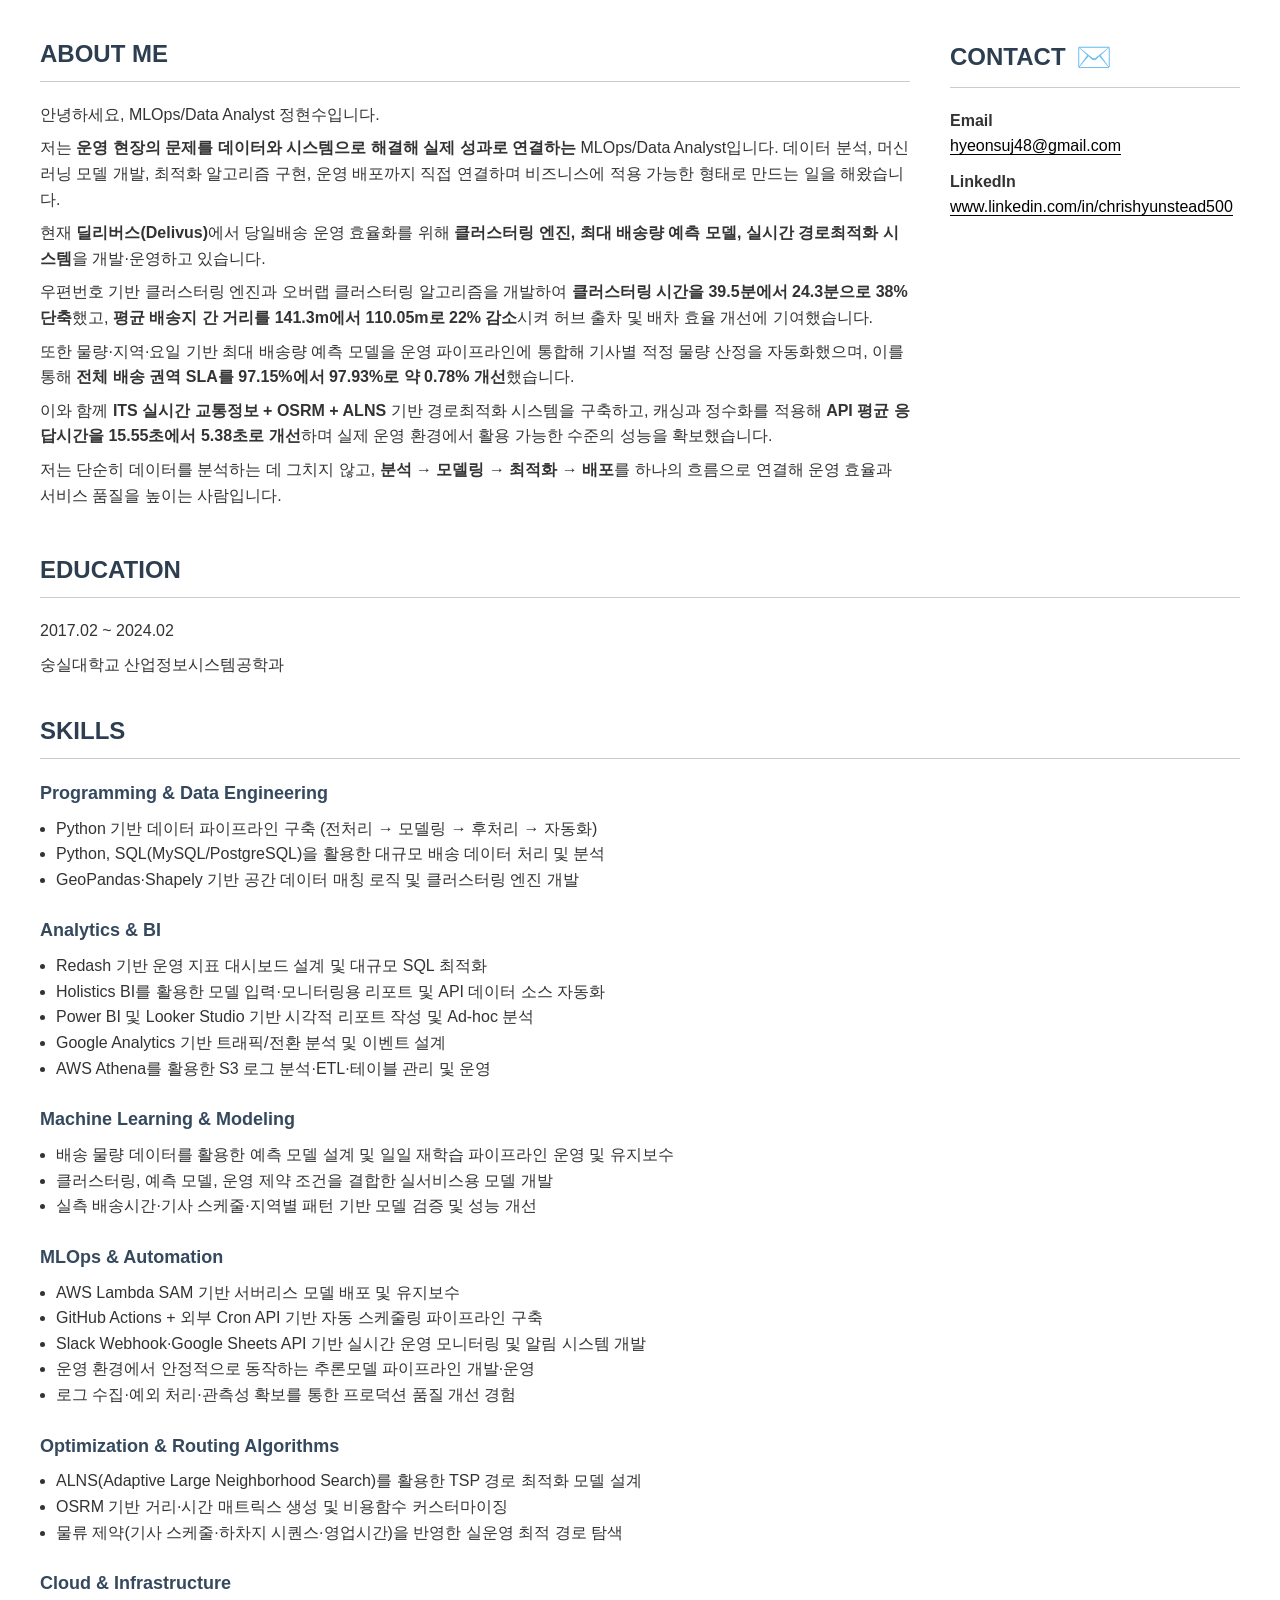
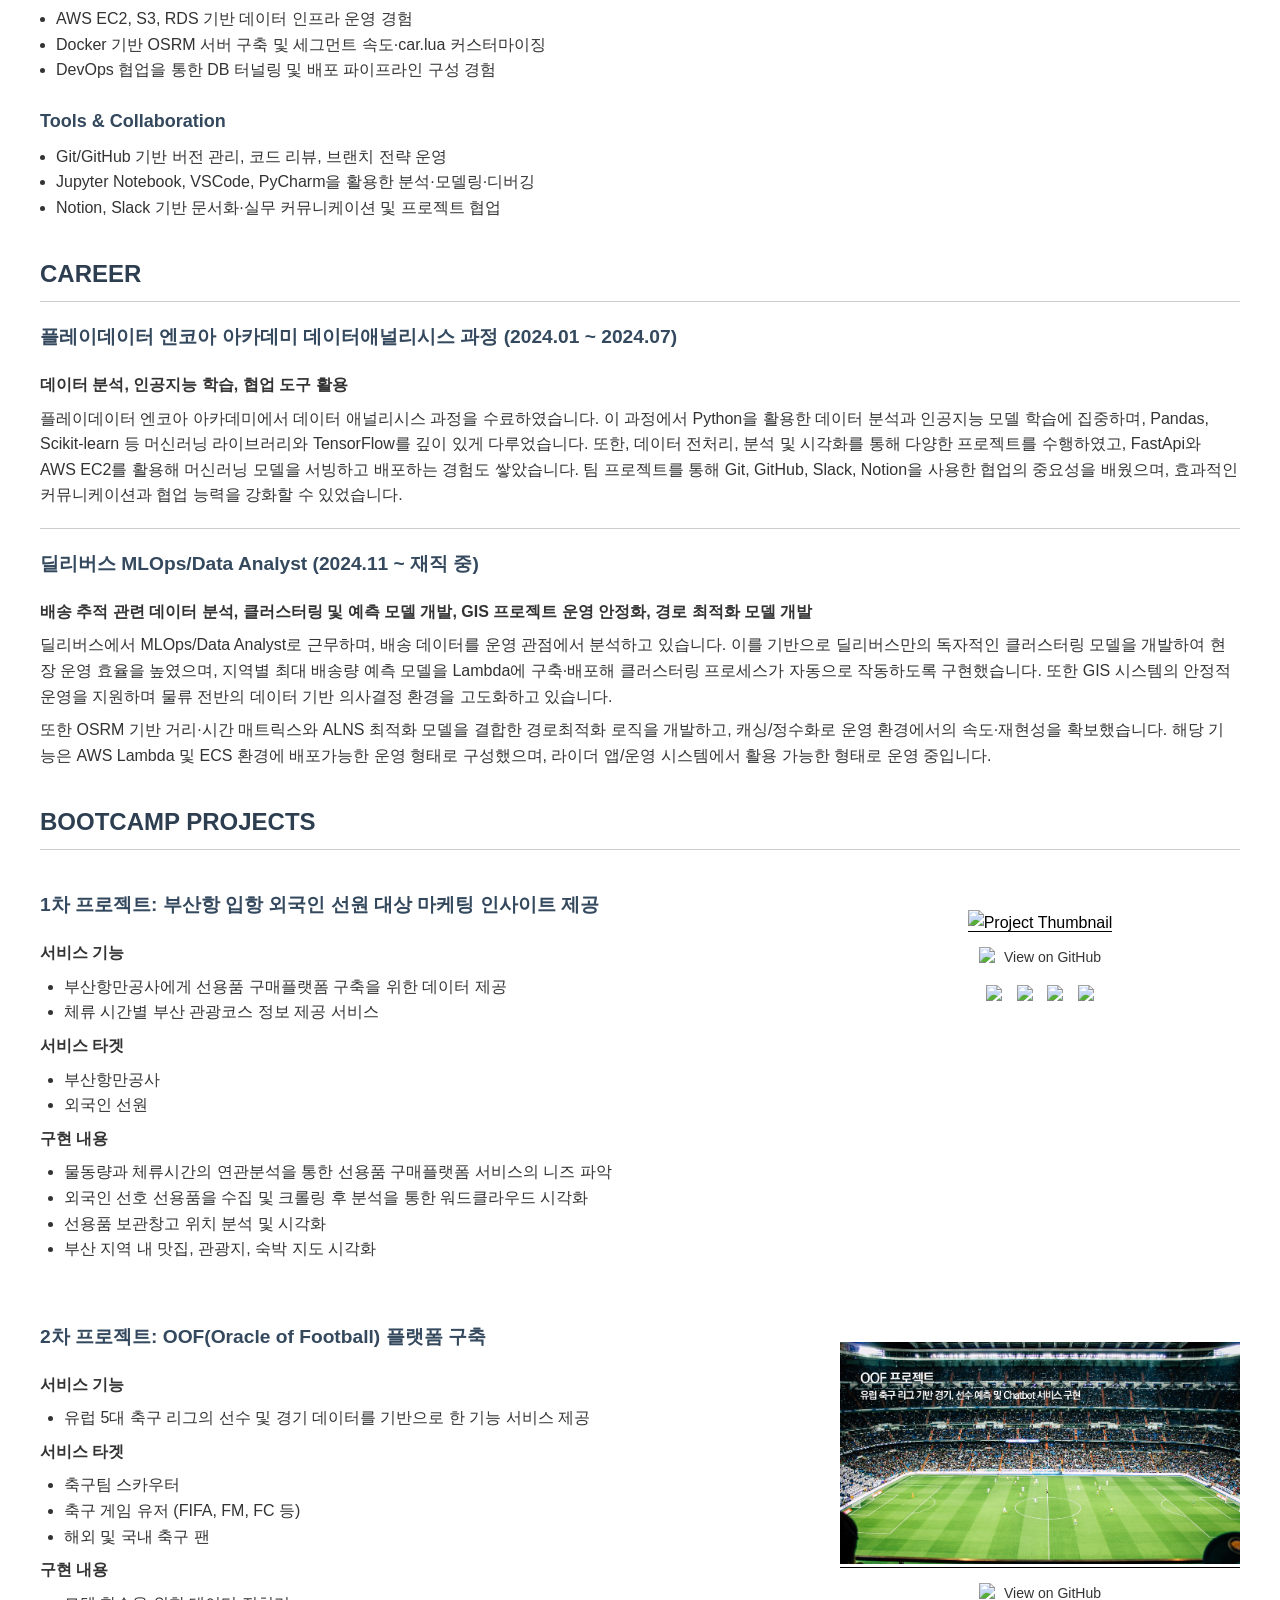
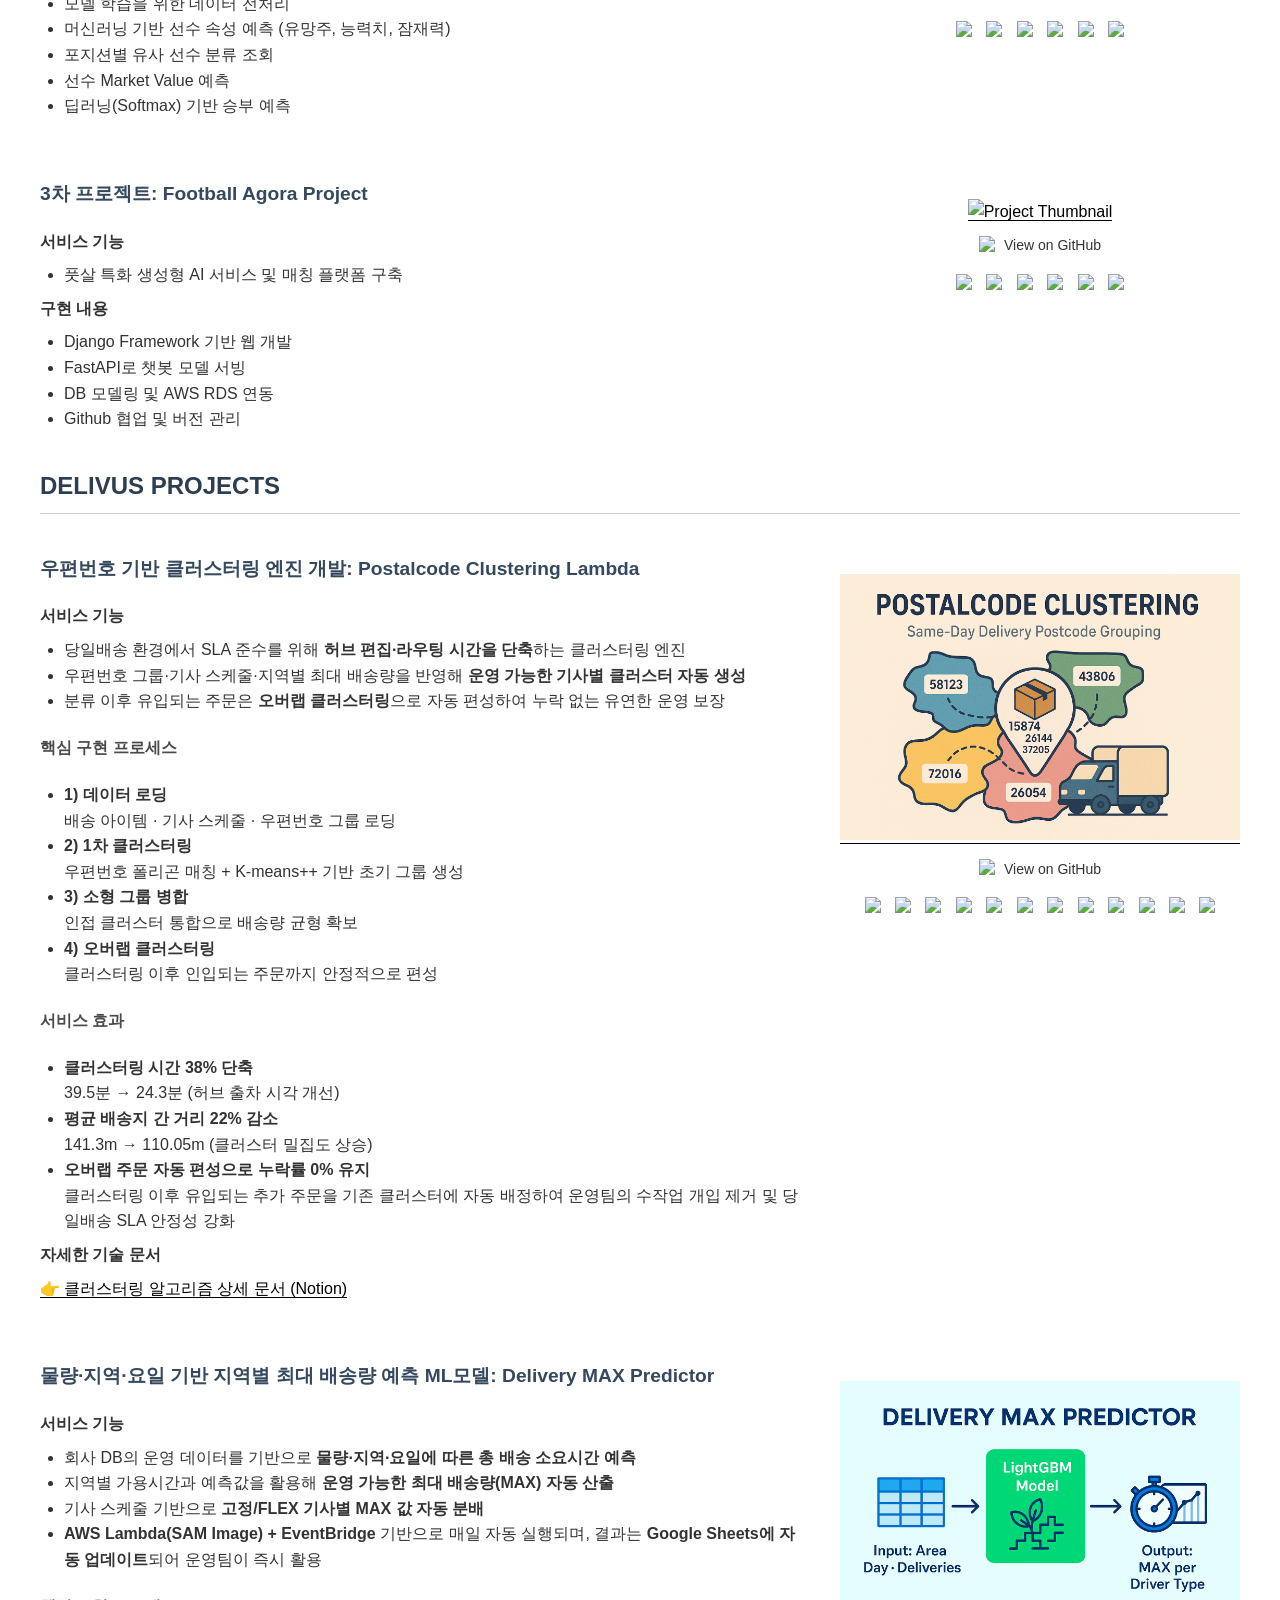
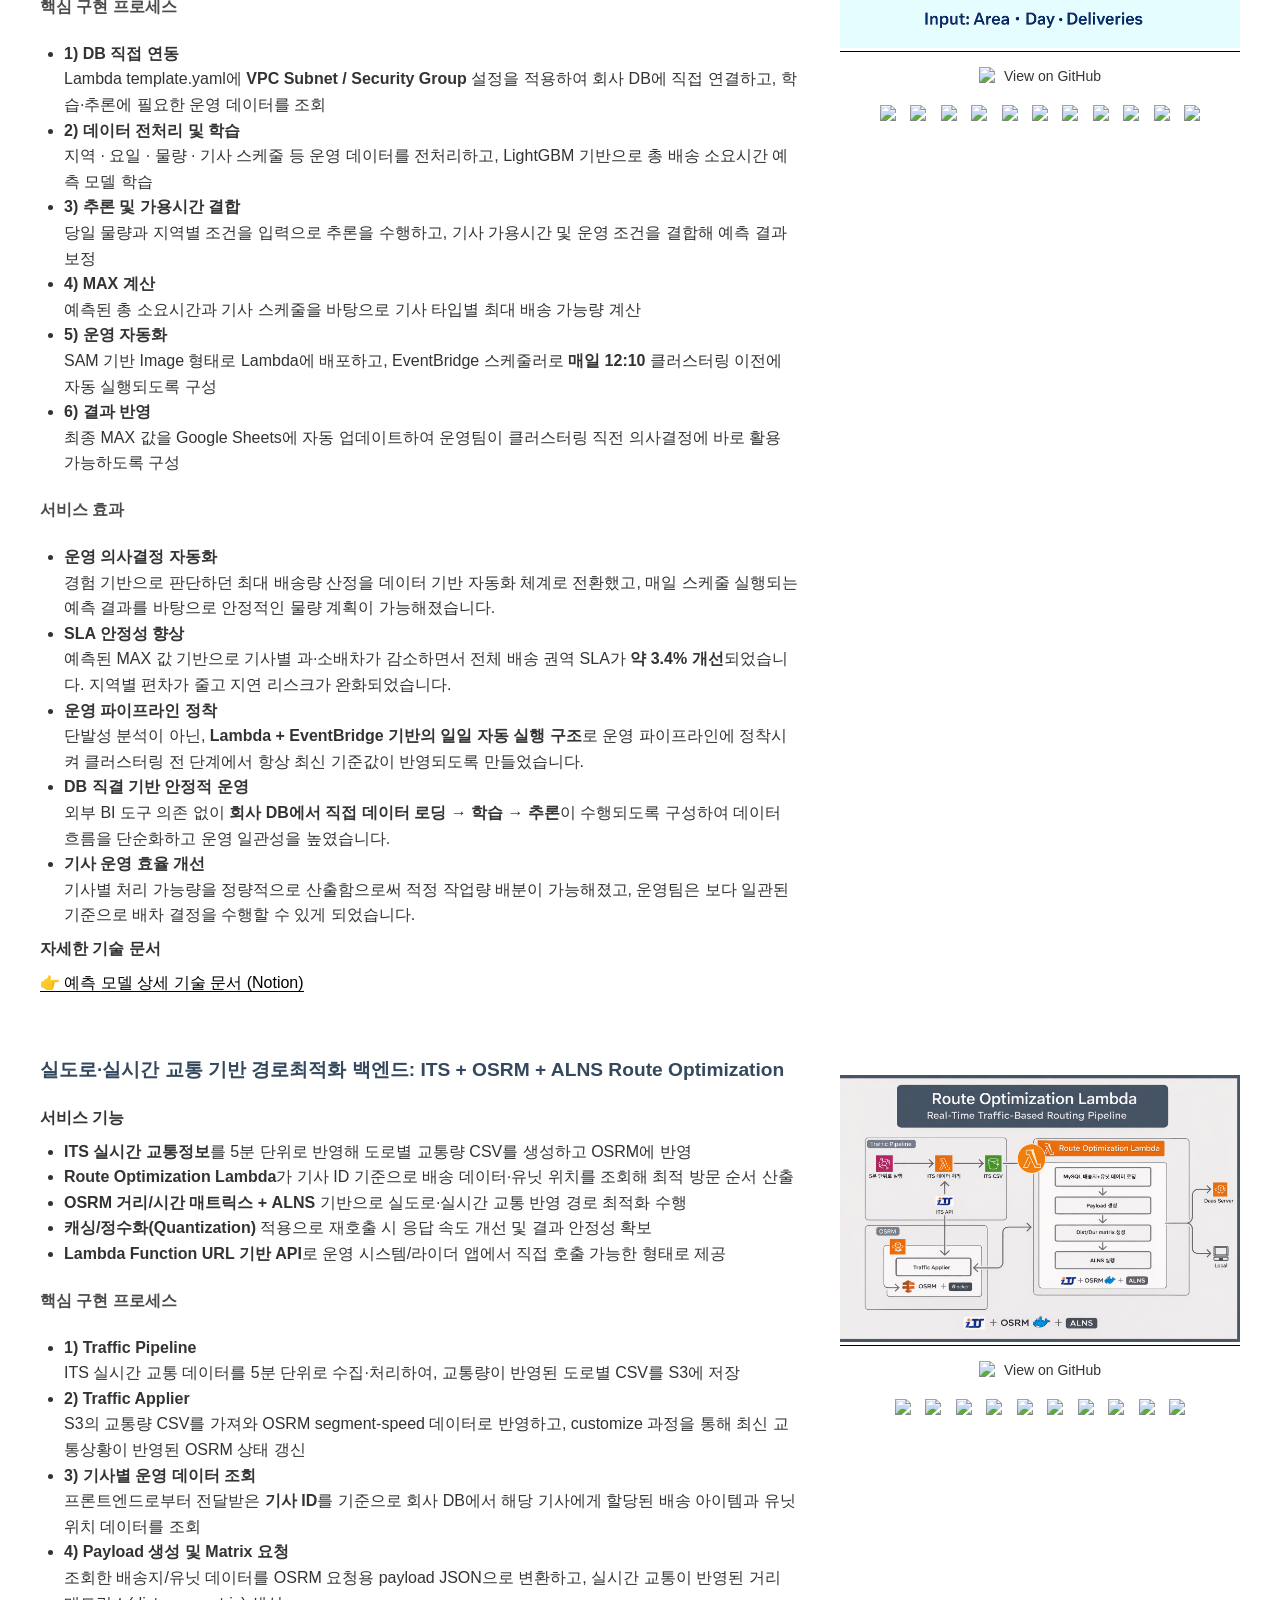
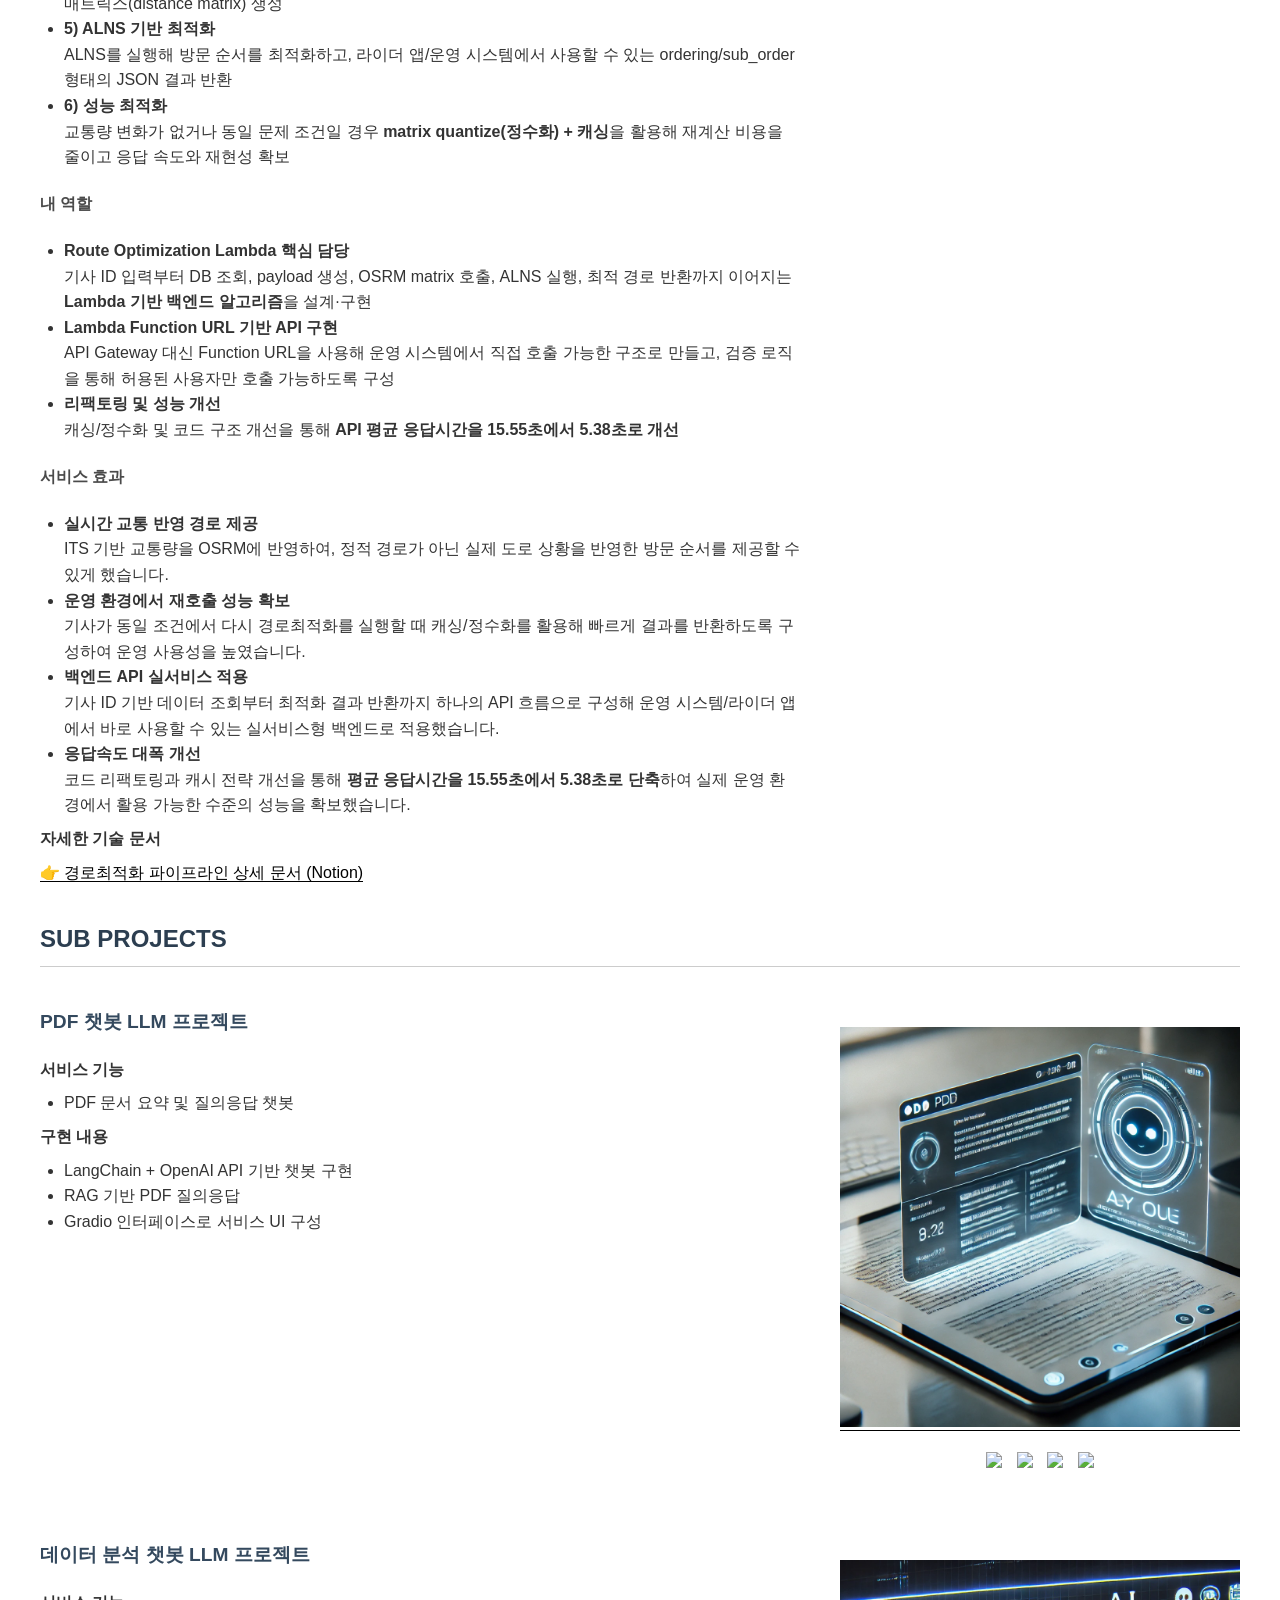
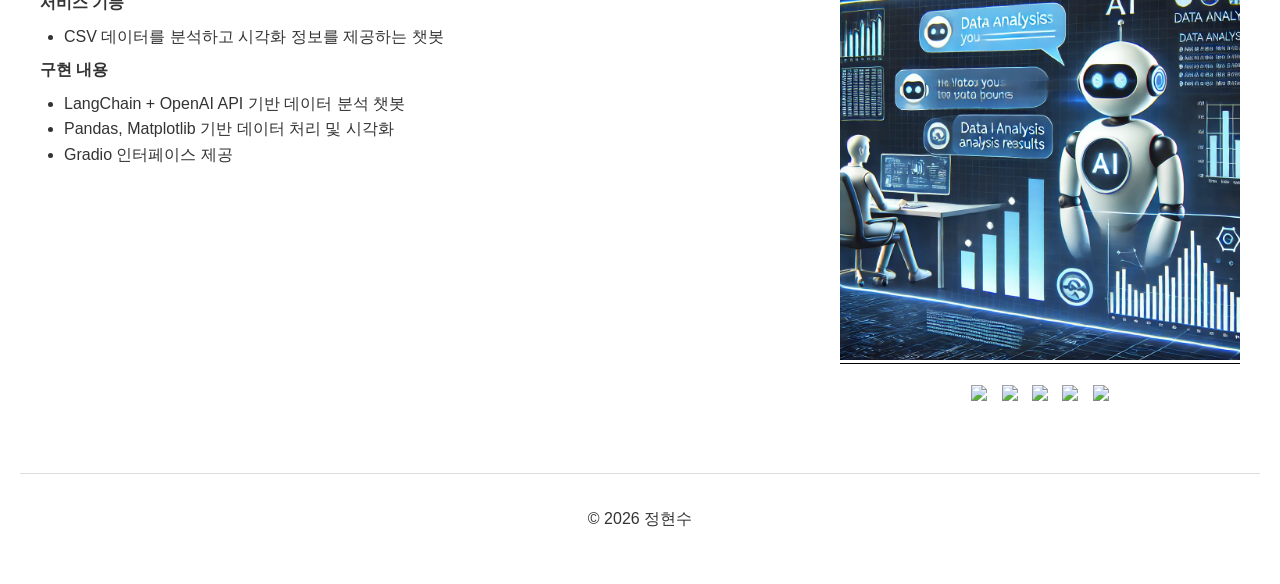
==== index.html @ afba6f35 "update 2026-03-11 .1" ====
<!DOCTYPE html>
<html lang="en">
<head>
    <meta charset="UTF-8">
    <meta name="viewport" content="width=device-width, initial-scale=1.0">
    <title>정현수의 포트폴리오</title>
    <link rel="stylesheet" href="styles.css">
    <link rel="icon" href="favicon.ico" type="image/x-icon">
    <style>
        body {
            font-family: Arial, sans-serif;
            background-color: #fff;
            margin: 0;
            padding: 20px;
        }
        main {
            width: 100%;
            margin: 0 auto;
            padding: 20px;
            max-width: 1200px; /* 최대 너비 설정 */
        }
        section {
            margin-bottom: 40px;
        }
        
        h2 {
            font-size: 24px;
            color: #333;
            width: 100%;
        }

        .section-divider {
            margin: 0 0 20px 0;
            padding: 0 0 12px 0;
            border-bottom: 1px solid #ccc;
            display: flex;
            align-items: center;
            line-height: 1.2;
        }
        h3 {
            font-weight: bold;
            margin-top: 20px;
        }
        .emoji {
            font-size: 1.2em;
            margin-left: 10px;
        }
        a {
            color: #000;
            text-decoration: none;
            border-bottom: 1px solid #000;
            transition: color 0.3s, border-bottom 0.3s;
        }
        a:hover {
            color: #555;
            border-bottom: 1px solid #555;
        }
        .contact-info p {
            margin: 0 0 10px;
        }
        .project-list ul, .skills-list ul {
            list-style: none;
            padding: 0;
        }
        .project-list ul li, .skills-list ul li {
            margin-bottom: 10px;
        }
        #about-contact-wrapper {
            display: flex;
            justify-content: space-between;
            width: 100%;
        }
        #about {
            flex: 6;
            margin-right: 40px;
        }
        #contact {
            flex: 2;
        }
        .contact-info {
            text-align: left;
        }
        .project-container {
            display: flex;
            margin-bottom: 40px;
        }

        .project-details {
            flex: 1;
            padding-right: 20px;
        }

        .project-thumbnail {
            flex: 0 0 400px; /* 고정된 너비 */
            margin-left: 20px;
            margin-top: 40px; /* 썸네일을 더 아래로 이동 */
            text-align: center; /* 텍스트 가운데 정렬 */
        }

        .project-thumbnail img {
            width: 100%;
            height: auto;
            max-width: 400px;
            object-fit: cover;
            transition: transform 0.3s, opacity 0.3s; /* 트랜지션 효과 추가 */
        }

        .project-thumbnail img:hover {
            transform: scale(1.05); /* 이미지 확대 효과 */
            opacity: 0.8; /* 이미지 반투명 효과 */
        }

        .skills-list {
            display: flex;
            flex-wrap: wrap;
            justify-content: space-between;
        }

        .skill-item {
            width: 48%; /* 기존 45%에서 48%로 수정 */
            margin-bottom: 10px; /* 기존 15px에서 10px로 수정 */
            padding: 8px;
            border: 1px solid #ccc;
            border-radius: 8px;
            box-shadow: 0 2px 4px rgba(0, 0, 0, 0.1);
        }

        .skill-item h3 {
            display: flex;
            justify-content: space-between;
            align-items: center;
            font-size: 16px;
        }

        .skill-item .percentage {
            font-size: 1em;
            color: #333;
        }

        .skill-item .progress-bar-container {
            width: 100%;
            height: 6px;
            background-color: #f3f3f3;
            border-radius: 4px;
            overflow: hidden;
            margin: 8px 0;
        }

        .skill-item .progress-bar {
            height: 100%;
            border-radius: 4px;
        }

        .skill-item p {
            margin: 8px 0 0 0;
            font-size: 14px;
        }
        .libraries-used {
            margin-top: 10px;
        }
        .library-item {
            display: inline-block;
            margin: 5px;
        }
         .view-on-github {
            display: flex;
            align-items: center;
            justify-content: center;
            margin-top: 10px;
        }
        .view-on-github img {
            width: 20px; /* 아이콘 크기 조정 */
            height: 20px;
            margin-right: 5px; /* 아이콘과 텍스트 사이의 간격 */
        }
        .view-on-github span {
            font-size: 14px;
        }
        .skills-category {
            margin-bottom: 24px;
        }

        .skills-category h3 {
            font-size: 18px;
            margin-bottom: 8px;
        }

        .skills-category ul {
            margin: 0 0 0 16px;
            padding: 0;
            list-style: disc;
        }
    </style>
</head>
<body>
<main>
    <div id="about-contact-wrapper">
        <section id="about">
            <h2 class="section-divider">ABOUT ME</h2>
            <p>안녕하세요, MLOps/Data Analyst 정현수입니다.</p>

            <p>
                저는 <strong>운영 현장의 문제를 데이터와 시스템으로 해결해 실제 성과로 연결하는</strong> MLOps/Data Analyst입니다.
                데이터 분석, 머신러닝 모델 개발, 최적화 알고리즘 구현, 운영 배포까지 직접 연결하며
                비즈니스에 적용 가능한 형태로 만드는 일을 해왔습니다.
            </p>

            <p>
                현재 <strong>딜리버스(Delivus)</strong>에서 당일배송 운영 효율화를 위해
                <strong>클러스터링 엔진, 최대 배송량 예측 모델, 실시간 경로최적화 시스템</strong>을 개발·운영하고 있습니다.
            </p>

            <p>
                우편번호 기반 클러스터링 엔진과 오버랩 클러스터링 알고리즘을 개발하여
                <strong>클러스터링 시간을 39.5분에서 24.3분으로 38% 단축</strong>했고,
                <strong>평균 배송지 간 거리를 141.3m에서 110.05m로 22% 감소</strong>시켜
                허브 출차 및 배차 효율 개선에 기여했습니다.
            </p>

            <p>
                또한 물량·지역·요일 기반 최대 배송량 예측 모델을 운영 파이프라인에 통합해
                기사별 적정 물량 산정을 자동화했으며,
                이를 통해 <strong>전체 배송 권역 SLA를 97.15%에서 97.93%로 약 0.78% 개선</strong>했습니다.
            </p>

            <p>
                이와 함께 <strong>ITS 실시간 교통정보 + OSRM + ALNS</strong> 기반 경로최적화 시스템을 구축하고,
                캐싱과 정수화를 적용해 <strong>API 평균 응답시간을 15.55초에서 5.38초로 개선</strong>하며
                실제 운영 환경에서 활용 가능한 수준의 성능을 확보했습니다.
            </p>

            <p>
                저는 단순히 데이터를 분석하는 데 그치지 않고,
                <strong>분석 → 모델링 → 최적화 → 배포</strong>를 하나의 흐름으로 연결해
                운영 효율과 서비스 품질을 높이는 사람입니다.
            </p>
        </section>

        <section id="contact">
            <h2 class="section-divider">CONTACT <span class="emoji">✉️</span></h2>
            <div class="contact-info">
                <p><strong>Email</strong><br>
                    <a href="mailto:hyeonsuj48@gmail.com">hyeonsuj48@gmail.com</a>
                </p>

                <!-- <p><strong>GitHub</strong><br>
                    <a href="https://github.com/chrishyunstead" target="_blank">
                        github.com/chrishyunstead
                    </a>
                </p> -->
                
                <p><strong>LinkedIn</strong><br>
                    <a href="https://www.linkedin.com/in/chrishyunstead500" target="_blank">
                        www.linkedin.com/in/chrishyunstead500
                    </a>
                </p>
            </div>
        </section>
    </div>

    <section id="education">
        <h2 class="section-divider">EDUCATION</h2>
        <p>2017.02 ~ 2024.02</p>
        <p>숭실대학교 산업정보시스템공학과</p>
    </section>

    <section id="skills">
        <h2 class="section-divider">SKILLS</h2>

        <div class="skills-category">
            <h3>Programming & Data Engineering</h3>
            <ul>
                <li>Python 기반 데이터 파이프라인 구축 (전처리 → 모델링 → 후처리 → 자동화)</li>
                <li>Python, SQL(MySQL/PostgreSQL)을 활용한 대규모 배송 데이터 처리 및 분석</li>
                <li>GeoPandas·Shapely 기반 공간 데이터 매칭 로직 및 클러스터링 엔진 개발</li>
            </ul>
        </div>

        <div class="skills-category">
            <h3>Analytics & BI</h3>
            <ul>
                <li>Redash 기반 운영 지표 대시보드 설계 및 대규모 SQL 최적화</li>
                <li>Holistics BI를 활용한 모델 입력·모니터링용 리포트 및 API 데이터 소스 자동화</li>
                <li>Power BI 및 Looker Studio 기반 시각적 리포트 작성 및 Ad-hoc 분석</li>
                <li>Google Analytics 기반 트래픽/전환 분석 및 이벤트 설계</li>
                <li>AWS Athena를 활용한 S3 로그 분석·ETL·테이블 관리 및 운영</li>
            </ul>
        </div>

        <div class="skills-category">
            <h3>Machine Learning & Modeling</h3>
            <ul>
                <li>배송 물량 데이터를 활용한 예측 모델 설계 및 일일 재학습 파이프라인 운영 및 유지보수</li>
                <li>클러스터링, 예측 모델, 운영 제약 조건을 결합한 실서비스용 모델 개발</li>
                <li>실측 배송시간·기사 스케줄·지역별 패턴 기반 모델 검증 및 성능 개선</li>
            </ul>
        </div>

        <div class="skills-category">
            <h3>MLOps & Automation</h3>
            <ul>
                <li>AWS Lambda SAM 기반 서버리스 모델 배포 및 유지보수</li>
                <li>GitHub Actions + 외부 Cron API 기반 자동 스케줄링 파이프라인 구축</li>
                <li>Slack Webhook·Google Sheets API 기반 실시간 운영 모니터링 및 알림 시스템 개발</li>
                <li>운영 환경에서 안정적으로 동작하는 추론모델 파이프라인 개발·운영</li>
                <li>로그 수집·예외 처리·관측성 확보를 통한 프로덕션 품질 개선 경험</li>
            </ul>
        </div>

        <div class="skills-category">
            <h3>Optimization & Routing Algorithms</h3>
            <ul>
                <li>ALNS(Adaptive Large Neighborhood Search)를 활용한 TSP 경로 최적화 모델 설계</li>
                <li>OSRM 기반 거리·시간 매트릭스 생성 및 비용함수 커스터마이징</li>
                <li>물류 제약(기사 스케줄·하차지 시퀀스·영업시간)을 반영한 실운영 최적 경로 탐색</li>
            </ul>
        </div>

        <div class="skills-category">
            <h3>Cloud & Infrastructure</h3>
            <ul>
                <li>AWS EC2, S3, RDS 기반 데이터 인프라 운영 경험</li>
                <li>Docker 기반 OSRM 서버 구축 및 세그먼트 속도·car.lua 커스터마이징</li>
                <li>DevOps 협업을 통한 DB 터널링 및 배포 파이프라인 구성 경험</li>
            </ul>
        </div>

        <div class="skills-category">
            <h3>Tools & Collaboration</h3>
            <ul>
                <li>Git/GitHub 기반 버전 관리, 코드 리뷰, 브랜치 전략 운영</li>
                <li>Jupyter Notebook, VSCode, PyCharm을 활용한 분석·모델링·디버깅</li>
                <li>Notion, Slack 기반 문서화·실무 커뮤니케이션 및 프로젝트 협업</li>
            </ul>
        </div>
    </section>

    <section id="career">
        <h2 class="section-divider">CAREER</h2>
        <h3>플레이데이터 엔코아 아카데미 데이터애널리시스 과정 (2024.01 ~ 2024.07)</h3>
        <p><strong>데이터 분석, 인공지능 학습, 협업 도구 활용</strong></p>
        <p>플레이데이터 엔코아 아카데미에서 데이터 애널리시스 과정을 수료하였습니다. 이 과정에서 Python을 활용한 데이터 분석과 인공지능 모델 학습에 집중하며, Pandas, Scikit-learn 등 머신러닝 라이브러리와 TensorFlow를 깊이 있게 다루었습니다. 또한, 데이터 전처리, 분석 및 시각화를 통해 다양한 프로젝트를 수행하였고, FastApi와 AWS EC2를 활용해 머신러닝 모델을 서빙하고 배포하는 경험도 쌓았습니다. 팀 프로젝트를 통해 Git, GitHub, Slack, Notion을 사용한 협업의 중요성을 배웠으며, 효과적인 커뮤니케이션과 협업 능력을 강화할 수 있었습니다.</p>
        <h2 class="section-divider"></h2>
        <h3>딜리버스 MLOps/Data Analyst (2024.11 ~ 재직 중)</h3>
        <p><strong>배송 추적 관련 데이터 분석, 클러스터링 및 예측 모델 개발, GIS 프로젝트 운영 안정화, 경로 최적화 모델 개발</strong></p>
        <p>딜리버스에서 MLOps/Data Analyst로 근무하며, 배송 데이터를 운영 관점에서 분석하고 있습니다. 이를 기반으로 딜리버스만의 독자적인 클러스터링 모델을 개발하여 현장 운영 효율을 높였으며, 지역별 최대 배송량 예측 모델을 Lambda에 구축·배포해 클러스터링 프로세스가 자동으로 작동하도록 구현했습니다. 또한 GIS 시스템의 안정적 운영을 지원하며 물류 전반의 데이터 기반 의사결정 환경을 고도화하고 있습니다.</p>
        <p>또한 OSRM 기반 거리·시간 매트릭스와 ALNS 최적화 모델을 결합한 경로최적화 로직을 개발하고, 캐싱/정수화로 운영 환경에서의 속도·재현성을 확보했습니다. 해당 기능은 AWS Lambda 및 ECS 환경에 배포가능한 운영 형태로 구성했으며, 라이더 앱/운영 시스템에서 활용 가능한 형태로 운영 중입니다.</p>
    </section>
    
    <!-- ========================== -->
    <!-- 📘 Bootcamp Projects 섹션 -->
    <!-- ========================== -->
    <section id="bootcamp-projects">
        <h2 class="section-divider">BOOTCAMP PROJECTS</h2>

        <!-- 1차 프로젝트 -->
        <div class="project-container">
            <div class="project-details">
                <h3>1차 프로젝트: 부산항 입항 외국인 선원 대상 마케팅 인사이트 제공</h3>
                <p><strong>서비스 기능</strong></p>
                <ul>
                    <li>부산항만공사에게 선용품 구매플랫폼 구축을 위한 데이터 제공</li>
                    <li>체류 시간별 부산 관광코스 정보 제공 서비스</li>
                </ul>
                <p><strong>서비스 타겟</strong></p>
                <ul>
                    <li>부산항만공사</li>
                    <li>외국인 선원</li>
                </ul>
                <p><strong>구현 내용</strong></p>
                <ul>
                    <li>물동량과 체류시간의 연관분석을 통한 선용품 구매플랫폼 서비스의 니즈 파악</li>
                    <li>외국인 선호 선용품을 수집 및 크롤링 후 분석을 통한 워드클라우드 시각화</li>
                    <li>선용품 보관창고 위치 분석 및 시각화</li>
                    <li>부산 지역 내 맛집, 관광지, 숙박 지도 시각화</li>
                </ul>
            </div>
            <div class="project-thumbnail">
                <a href="https://github.com/chrishyunstead/first_project" target="_blank">
                    <img src="https://github.com/Kshi0219/Adios/assets/149676714/0505755b-91f5-4f97-a42b-860c0aadd829" alt="Project Thumbnail">
                </a>
                <div class="view-on-github">
                    <img src="https://img.icons8.com/ios-glyphs/30/000000/github.png" alt="GitHub Icon">
                    <span>View on GitHub</span>
                </div>
                <div class="libraries-used">
                    <div class="library-item">
                        <img src="https://img.shields.io/badge/Python-3776AB?style=for-the-badge&logo=python&logoColor=white"/>
                    </div>
                    <div class="library-item">
                        <img src="https://img.shields.io/badge/Pandas-150458?style=for-the-badge&logo=pandas&logoColor=white"/>
                    </div>
                    <div class="library-item">
                        <img src="https://img.shields.io/badge/NumPy-013243?style=for-the-badge&logo=numpy&logoColor=white"/>
                    </div>
                    <div class="library-item">
                        <img src="https://img.shields.io/badge/Scipy-8CAAE6?style=for-the-badge&logo=scipy&logoColor=white"/>
                    </div>
                </div>
            </div>
        </div>

        <!-- 2차 프로젝트 -->
        <div class="project-container">
            <div class="project-details">
                <h3>2차 프로젝트: OOF(Oracle of Football) 플랫폼 구축</h3>
                <p><strong>서비스 기능</strong></p>
                <ul>
                    <li>유럽 5대 축구 리그의 선수 및 경기 데이터를 기반으로 한 기능 서비스 제공</li>
                </ul>
                <p><strong>서비스 타겟</strong></p>
                <ul>
                    <li>축구팀 스카우터</li>
                    <li>축구 게임 유저 (FIFA, FM, FC 등)</li>
                    <li>해외 및 국내 축구 팬</li>
                </ul>
                <p><strong>구현 내용</strong></p>
                <ul>
                    <li>모델 학습을 위한 데이터 전처리</li>
                    <li>머신러닝 기반 선수 속성 예측 (유망주, 능력치, 잠재력)</li>
                    <li>포지션별 유사 선수 분류 조회</li>
                    <li>선수 Market Value 예측</li>
                    <li>딥러닝(Softmax) 기반 승부 예측</li>
                </ul>
            </div>
            <div class="project-thumbnail">
                <a href="https://github.com/chrishyunstead/second_project" target="_blank">
                    <img src="OOF_배경화면.jpg" alt="Project Thumbnail">
                </a>
                <div class="view-on-github">
                    <img src="https://img.icons8.com/ios-glyphs/30/000000/github.png" alt="GitHub Icon">
                    <span>View on GitHub</span>
                </div>
                <div class="libraries-used">
                    <div class="library-item"><img src="https://img.shields.io/badge/Python-3776AB?style=for-the-badge&logo=python&logoColor=white"/></div>
                    <div class="library-item"><img src="https://img.shields.io/badge/Pandas-150458?style=for-the-badge&logo=pandas&logoColor=white"/></div>
                    <div class="library-item"><img src="https://img.shields.io/badge/NumPy-013243?style=for-the-badge&logo=numpy&logoColor=white"/></div>
                    <div class="library-item"><img src="https://img.shields.io/badge/Scikit--Learn-F7931E?style=for-the-badge&logo=scikit-learn&logoColor=white"/></div>
                    <div class="library-item"><img src="https://img.shields.io/badge/TensorFlow-FF6F00?style=for-the-badge&logo=tensorflow&logoColor=white"/></div>
                    <div class="library-item"><img src="https://img.shields.io/badge/Keras-D00000?style=for-the-badge&logo=keras&logoColor=white"/></div>
                </div>
            </div>
        </div>

        <!-- 3차 프로젝트 -->
        <div class="project-container">
            <div class="project-details">
                <h3>3차 프로젝트: Football Agora Project</h3>
                <p><strong>서비스 기능</strong></p>
                <ul>
                    <li>풋살 특화 생성형 AI 서비스 및 매칭 플랫폼 구축</li>
                </ul>
                <p><strong>구현 내용</strong></p>
                <ul>
                    <li>Django Framework 기반 웹 개발</li>
                    <li>FastAPI로 챗봇 모델 서빙</li>
                    <li>DB 모델링 및 AWS RDS 연동</li>
                    <li>Github 협업 및 버전 관리</li>
                </ul>
            </div>
            <div class="project-thumbnail">
                <a href="https://github.com/chrishyunstead/Final_project" target="_blank">
                    <img src="https://capsule-render.vercel.app/api?type=venom&height=300&text=Football%20Agora&fontSize=90&color=0:29DF8D,100:00693B&stroke=00693B" alt="Project Thumbnail">
                </a>
                <div class="view-on-github">
                    <img src="https://img.icons8.com/ios-glyphs/30/000000/github.png" alt="GitHub Icon">
                    <span>View on GitHub</span>
                </div>
                <div class="libraries-used">
                    <div class="library-item"><img src="https://img.shields.io/badge/Python-3776AB?style=for-the-badge&logo=python&logoColor=white"/></div>
                    <div class="library-item"><img src="https://img.shields.io/badge/Django-092E20?style=for-the-badge&logo=django&logoColor=white"/></div>
                    <div class="library-item"><img src="https://img.shields.io/badge/FastAPI-009688?style=for-the-badge&logo=fastapi&logoColor=white"/></div>
                    <div class="library-item"><img src="https://img.shields.io/badge/AWS-232F3E?style=for-the-badge&logo=amazon-aws&logoColor=white"/></div>
                    <div class="library-item"><img src="https://img.shields.io/badge/MySQL-4479A1?style=for-the-badge&logo=mysql&logoColor=white"/></div>
                    <div class="library-item"><img src="https://img.shields.io/badge/JavaScript-F7DF1E?style=for-the-badge&logo=javascript&logoColor=black"/></div>
                </div>
            </div>
        </div>
    </section>
    
    <!-- ========================== -->
    <!-- 🚚 Delivus Projects 섹션 -->
    <!-- ========================== -->
    <section id="delivus-projects">
        <h2 class="section-divider">DELIVUS PROJECTS</h2>

        <div class="project-container">
            <div class="project-details">
            <h3>우편번호 기반 클러스터링 엔진 개발: Postalcode Clustering Lambda</h3>

            <p><strong>서비스 기능</strong></p>
            <ul>
                <li>당일배송 환경에서 SLA 준수를 위해 <strong>허브 편집·라우팅 시간을 단축</strong>하는 클러스터링 엔진</li>
                <li>우편번호 그룹·기사 스케줄·지역별 최대 배송량을 반영해 <strong>운영 가능한 기사별 클러스터 자동 생성</strong></li>
                <li>분류 이후 유입되는 주문은 <strong>오버랩 클러스터링</strong>으로 자동 편성하여 누락 없는 유연한 운영 보장</li>
            </ul>

            <h4>핵심 구현 프로세스</h4>
            <ul>
                <li>
                    <strong>1) 데이터 로딩</strong><br>
                    배송 아이템 · 기사 스케줄 · 우편번호 그룹 로딩
                </li>
                <li>
                    <strong>2) 1차 클러스터링</strong><br>
                    우편번호 폴리곤 매칭 + K-means++ 기반 초기 그룹 생성
                </li>
                <li>
                    <strong>3) 소형 그룹 병합</strong><br>
                    인접 클러스터 통합으로 배송량 균형 확보
                </li>
                <li>
                    <strong>4) 오버랩 클러스터링</strong><br>
                    클러스터링 이후 인입되는 주문까지 안정적으로 편성
                </li>
            </ul>

            <h4>서비스 효과</h4>
            <ul>
                <li><strong>클러스터링 시간 38% 단축</strong>  
                    <br>39.5분 → 24.3분 (허브 출차 시각 개선)
                </li>
                <li><strong>평균 배송지 간 거리 22% 감소</strong>  
                    <br>141.3m → 110.05m (클러스터 밀집도 상승)
                </li>
                <li><strong>오버랩 주문 자동 편성으로 누락률 0% 유지</strong>  
                    <br>클러스터링 이후 유입되는 추가 주문을 기존 클러스터에 자동 배정하여  
                    운영팀의 수작업 개입 제거 및 당일배송 SLA 안정성 강화
                </li>
            </ul>

            <p><strong>자세한 기술 문서</strong></p>
            <a href="https://www.notion.so/Postalcode_Clustering-e9310ba7cd9744a8909259a895bcdd43?source=copy_link" 
               target="_blank">
               👉 클러스터링 알고리즘 상세 문서 (Notion)
            </a>
        </div>

            <div class="project-thumbnail">
                <!-- 클러스터링 프로젝트 GitHub 레포 링크 (필요 시 수정) -->
                <a href="https://github.com/chrishyunstead/Delivus_Clustering.git" target="_blank">
                    <img src="postalcode_clustering.png" alt="Project Thumbnail">
                </a>
                <div class="view-on-github">
                    <img src="https://img.icons8.com/ios-glyphs/30/000000/github.png" alt="GitHub Icon">
                    <span>View on GitHub</span>
                </div>
                <div class="libraries-used">

                    <div class="library-item">
                        <img src="https://img.shields.io/badge/Python-3776AB?style=for-the-badge&logo=python&logoColor=white"/>
                    </div>

                    <div class="library-item">
                        <img src="https://img.shields.io/badge/NumPy-013243?style=for-the-badge&logo=numpy&logoColor=white"/>
                    </div>

                    <div class="library-item">
                        <img src="https://img.shields.io/badge/Pandas-150458?style=for-the-badge&logo=pandas&logoColor=white"/>
                    </div>

                    <div class="library-item">
                        <img src="https://img.shields.io/badge/Scikit--Learn-F7931E?style=for-the-badge&logo=scikit-learn&logoColor=white"/>
                    </div>

                    <div class="library-item">
                        <img src="https://img.shields.io/badge/GeoPandas-0A6CBF?style=for-the-badge&logo=python&logoColor=white"/>
                    </div>

                    <div class="library-item">
                        <img src="https://img.shields.io/badge/Shapely-555555?style=for-the-badge&logo=python&logoColor=white"/>
                    </div>

                    <div class="library-item">
                        <img src="https://img.shields.io/badge/psycopg2-336791?style=for-the-badge&logo=postgresql&logoColor=white"/>
                    </div>

                    <div class="library-item">
                        <img src="https://img.shields.io/badge/PyMySQL-00688F?style=for-the-badge&logo=mysql&logoColor=white"/>
                    </div>

                    <div class="library-item">
                        <img src="https://img.shields.io/badge/aiomysql-333333?style=for-the-badge&logo=python&logoColor=white"/>
                    </div>

                    <div class="library-item">
                        <img src="https://img.shields.io/badge/boto3-FF9900?style=for-the-badge&logo=amazonaws&logoColor=white"/>
                    </div>

                    <div class="library-item">
                        <img src="https://img.shields.io/badge/AWS%20Lambda-FF9900?style=for-the-badge&logo=awslambda&logoColor=white"/>
                    </div>

                    <div class="library-item">
                        <img src="https://img.shields.io/badge/AWS%20SAM-232F3E?style=for-the-badge&logo=amazonaws&logoColor=white"/>
                    </div>

                </div>
            </div>
        </div>
            
        <!-- 물량기반 예측 -->
        <div class="project-container">
            <div class="project-details">
                <h3>물량·지역·요일 기반 지역별 최대 배송량 예측 ML모델: Delivery MAX Predictor</h3>

                <p><strong>서비스 기능</strong></p>
                <ul>
                    <li>회사 DB의 운영 데이터를 기반으로 <strong>물량·지역·요일에 따른 총 배송 소요시간 예측</strong></li>
                    <li>지역별 가용시간과 예측값을 활용해 <strong>운영 가능한 최대 배송량(MAX) 자동 산출</strong></li>
                    <li>기사 스케줄 기반으로 <strong>고정/FLEX 기사별 MAX 값 자동 분배</strong></li>
                    <li><strong>AWS Lambda(SAM Image) + EventBridge</strong> 기반으로 매일 자동 실행되며, 결과는 <strong>Google Sheets에 자동 업데이트</strong>되어 운영팀이 즉시 활용</li>
                </ul>

                <h4>핵심 구현 프로세스</h4>
                <ul>
                    <li>
                        <strong>1) DB 직접 연동</strong><br>
                        Lambda template.yaml에 <strong>VPC Subnet / Security Group</strong> 설정을 적용하여 회사 DB에 직접 연결하고, 학습·추론에 필요한 운영 데이터를 조회
                    </li>
                    <li>
                        <strong>2) 데이터 전처리 및 학습</strong><br>
                        지역 · 요일 · 물량 · 기사 스케줄 등 운영 데이터를 전처리하고, LightGBM 기반으로 총 배송 소요시간 예측 모델 학습
                    </li>
                    <li>
                        <strong>3) 추론 및 가용시간 결합</strong><br>
                        당일 물량과 지역별 조건을 입력으로 추론을 수행하고, 기사 가용시간 및 운영 조건을 결합해 예측 결과 보정
                    </li>
                    <li>
                        <strong>4) MAX 계산</strong><br>
                        예측된 총 소요시간과 기사 스케줄을 바탕으로 기사 타입별 최대 배송 가능량 계산
                    </li>
                    <li>
                        <strong>5) 운영 자동화</strong><br>
                        SAM 기반 Image 형태로 Lambda에 배포하고, EventBridge 스케줄러로 <strong>매일 12:10</strong> 클러스터링 이전에 자동 실행되도록 구성
                    </li>
                    <li>
                        <strong>6) 결과 반영</strong><br>
                        최종 MAX 값을 Google Sheets에 자동 업데이트하여 운영팀이 클러스터링 직전 의사결정에 바로 활용 가능하도록 구성
                    </li>
                </ul>

                <h4>서비스 효과</h4>
                <ul>
                    <li>
                        <strong>운영 의사결정 자동화</strong><br>
                        경험 기반으로 판단하던 최대 배송량 산정을 데이터 기반 자동화 체계로 전환했고,
                        매일 스케줄 실행되는 예측 결과를 바탕으로 안정적인 물량 계획이 가능해졌습니다.
                    </li>

                    <li>
                        <strong>SLA 안정성 향상</strong><br>
                        예측된 MAX 값 기반으로 기사별 과·소배차가 감소하면서 전체 배송 권역 SLA가 
                        <strong>약 3.4% 개선</strong>되었습니다. 지역별 편차가 줄고 지연 리스크가 완화되었습니다.
                    </li>

                    <li>
                        <strong>운영 파이프라인 정착</strong><br>
                        단발성 분석이 아닌, <strong>Lambda + EventBridge 기반의 일일 자동 실행 구조</strong>로 운영 파이프라인에 정착시켜
                        클러스터링 전 단계에서 항상 최신 기준값이 반영되도록 만들었습니다.
                    </li>

                    <li>
                        <strong>DB 직결 기반 안정적 운영</strong><br>
                        외부 BI 도구 의존 없이 <strong>회사 DB에서 직접 데이터 로딩 → 학습 → 추론</strong>이 수행되도록 구성하여
                        데이터 흐름을 단순화하고 운영 일관성을 높였습니다.
                    </li>

                    <li>
                        <strong>기사 운영 효율 개선</strong><br>
                        기사별 처리 가능량을 정량적으로 산출함으로써 적정 작업량 배분이 가능해졌고,
                        운영팀은 보다 일관된 기준으로 배차 결정을 수행할 수 있게 되었습니다.
                    </li>
                </ul>

                <p><strong>자세한 기술 문서</strong></p>
                <a href="https://www.notion.so/fcca30310a6e4e28843aa633c5d5273a?source=copy_link" target="_blank">
                    👉 예측 모델 상세 기술 문서 (Notion)
                </a>
            </div>

            <div class="project-thumbnail">
                <a href="https://github.com/chrishyunstead/Max_deli_portfolio" target="_blank">
                    <img src="max_predictor.png" alt="Delivery Time MAX Predictor Thumbnail">
                </a>

                <div class="view-on-github">
                    <img src="https://img.icons8.com/ios-glyphs/30/000000/github.png" alt="GitHub Icon">
                    <span>View on GitHub</span>
                </div>

                <div class="libraries-used">

                    <div class="library-item">
                        <img src="https://img.shields.io/badge/Python-3776AB?style=for-the-badge&logo=python&logoColor=white"/>
                    </div>

                    <div class="library-item">
                        <img src="https://img.shields.io/badge/Pandas-150458?style=for-the-badge&logo=pandas&logoColor=white"/>
                    </div>

                    <div class="library-item">
                        <img src="https://img.shields.io/badge/NumPy-013243?style=for-the-badge&logo=numpy&logoColor=white"/>
                    </div>

                    <div class="library-item">
                        <img src="https://img.shields.io/badge/Scikit--Learn-F7931E?style=for-the-badge&logo=scikit-learn&logoColor=white"/>
                    </div>

                    <div class="library-item">
                        <img src="https://img.shields.io/badge/LightGBM-00A65A?style=for-the-badge&logo=leaflet&logoColor=white"/>
                    </div>

                    <div class="library-item">
                        <img src="https://img.shields.io/badge/MySQL-4479A1?style=for-the-badge&logo=mysql&logoColor=white"/>
                    </div>

                    <div class="library-item">
                        <img src="https://img.shields.io/badge/AWS%20Lambda-FF9900?style=for-the-badge&logo=awslambda&logoColor=white"/>
                    </div>

                    <div class="library-item">
                        <img src="https://img.shields.io/badge/AWS%20SAM-232F3E?style=for-the-badge&logo=amazonaws&logoColor=white"/>
                    </div>

                    <div class="library-item">
                        <img src="https://img.shields.io/badge/EventBridge-7B3FE4?style=for-the-badge&logo=amazonaws&logoColor=white"/>
                    </div>

                    <div class="library-item">
                        <img src="https://img.shields.io/badge/Google%20Sheets-34A853?style=for-the-badge&logo=google-sheets&logoColor=white"/>
                    </div>

                    <div class="library-item">
                        <img src="https://img.shields.io/badge/gspread-00C853?style=for-the-badge&logo=google-drive&logoColor=white"/>
                    </div>

                </div>
            </div>
        </div>

        <!-- 경로최적화 프로젝트 -->
        <div class="project-container">
            <div class="project-details">
                <h3>실도로·실시간 교통 기반 경로최적화 백엔드: ITS + OSRM + ALNS Route Optimization</h3>

                <p><strong>서비스 기능</strong></p>
                <ul>
                    <li><strong>ITS 실시간 교통정보</strong>를 5분 단위로 반영해 도로별 교통량 CSV를 생성하고 OSRM에 반영</li>
                    <li><strong>Route Optimization Lambda</strong>가 기사 ID 기준으로 배송 데이터·유닛 위치를 조회해 최적 방문 순서 산출</li>
                    <li><strong>OSRM 거리/시간 매트릭스 + ALNS</strong> 기반으로 실도로·실시간 교통 반영 경로 최적화 수행</li>
                    <li><strong>캐싱/정수화(Quantization)</strong> 적용으로 재호출 시 응답 속도 개선 및 결과 안정성 확보</li>
                    <li><strong>Lambda Function URL 기반 API</strong>로 운영 시스템/라이더 앱에서 직접 호출 가능한 형태로 제공</li>
                </ul>

                <h4>핵심 구현 프로세스</h4>
                <ul>
                    <li>
                        <strong>1) Traffic Pipeline</strong><br>
                        ITS 실시간 교통 데이터를 5분 단위로 수집·처리하여, 교통량이 반영된 도로별 CSV를 S3에 저장
                    </li>
                    <li>
                        <strong>2) Traffic Applier</strong><br>
                        S3의 교통량 CSV를 가져와 OSRM segment-speed 데이터로 반영하고, customize 과정을 통해 최신 교통상황이 반영된 OSRM 상태 갱신
                    </li>
                    <li>
                        <strong>3) 기사별 운영 데이터 조회</strong><br>
                        프론트엔드로부터 전달받은 <strong>기사 ID</strong>를 기준으로 회사 DB에서 해당 기사에게 할당된 배송 아이템과 유닛 위치 데이터를 조회
                    </li>
                    <li>
                        <strong>4) Payload 생성 및 Matrix 요청</strong><br>
                        조회한 배송지/유닛 데이터를 OSRM 요청용 payload JSON으로 변환하고, 실시간 교통이 반영된 거리 매트릭스(distance matrix) 생성
                    </li>
                    <li>
                        <strong>5) ALNS 기반 최적화</strong><br>
                        ALNS를 실행해 방문 순서를 최적화하고, 라이더 앱/운영 시스템에서 사용할 수 있는 ordering/sub_order 형태의 JSON 결과 반환
                    </li>
                    <li>
                        <strong>6) 성능 최적화</strong><br>
                        교통량 변화가 없거나 동일 문제 조건일 경우 <strong>matrix quantize(정수화) + 캐싱</strong>을 활용해 재계산 비용을 줄이고 응답 속도와 재현성 확보
                    </li>
                </ul>

                <h4>내 역할</h4>
                <ul>
                    <li>
                        <strong>Route Optimization Lambda 핵심 담당</strong><br>
                        기사 ID 입력부터 DB 조회, payload 생성, OSRM matrix 호출, ALNS 실행, 최적 경로 반환까지 이어지는
                        <strong>Lambda 기반 백엔드 알고리즘</strong>을 설계·구현
                    </li>
                    <li>
                        <strong>Lambda Function URL 기반 API 구현</strong><br>
                        API Gateway 대신 Function URL을 사용해 운영 시스템에서 직접 호출 가능한 구조로 만들고,
                        검증 로직을 통해 허용된 사용자만 호출 가능하도록 구성
                    </li>
                    <li>
                        <strong>리팩토링 및 성능 개선</strong><br>
                        캐싱/정수화 및 코드 구조 개선을 통해 <strong>API 평균 응답시간을 15.55초에서 5.38초로 개선</strong>
                    </li>
                </ul>

                <h4>서비스 효과</h4>
                <ul>
                    <li>
                        <strong>실시간 교통 반영 경로 제공</strong><br>
                        ITS 기반 교통량을 OSRM에 반영하여, 정적 경로가 아닌 실제 도로 상황을 반영한 방문 순서를 제공할 수 있게 했습니다.
                    </li>
                    <li>
                        <strong>운영 환경에서 재호출 성능 확보</strong><br>
                        기사가 동일 조건에서 다시 경로최적화를 실행할 때 캐싱/정수화를 활용해
                        빠르게 결과를 반환하도록 구성하여 운영 사용성을 높였습니다.
                    </li>
                    <li>
                        <strong>백엔드 API 실서비스 적용</strong><br>
                        기사 ID 기반 데이터 조회부터 최적화 결과 반환까지 하나의 API 흐름으로 구성해
                        운영 시스템/라이더 앱에서 바로 사용할 수 있는 실서비스형 백엔드로 적용했습니다.
                    </li>
                    <li>
                        <strong>응답속도 대폭 개선</strong><br>
                        코드 리팩토링과 캐시 전략 개선을 통해 <strong>평균 응답시간을 15.55초에서 5.38초로 단축</strong>하여
                        실제 운영 환경에서 활용 가능한 수준의 성능을 확보했습니다.
                    </li>
                </ul>

                <p><strong>자세한 기술 문서</strong></p>
                <a href="https://www.notion.so/Route-Optimization-Project-2f64e2161cb0803e95fadbd0916c9162?source=copy_link" target="_blank">
                    👉 경로최적화 파이프라인 상세 문서 (Notion)
                </a>
            </div>

            <div class="project-thumbnail">
                <a href="https://github.com/chrishyunstead/route_optimization.git" target="_blank">
                    <img src="route_optimization.png" alt="Route Optimization Thumbnail">
                </a>

                <div class="view-on-github">
                    <img src="https://img.icons8.com/ios-glyphs/30/000000/github.png" alt="GitHub Icon">
                    <span>View on GitHub</span>
                </div>

                <div class="libraries-used">
                    <div class="library-item">
                        <img src="https://img.shields.io/badge/Python-3776AB?style=for-the-badge&logo=python&logoColor=white"/>
                    </div>
                    <div class="library-item">
                        <img src="https://img.shields.io/badge/AWS%20Lambda-FF9900?style=for-the-badge&logo=awslambda&logoColor=white"/>
                    </div>
                    <div class="library-item">
                        <img src="https://img.shields.io/badge/AWS%20SAM-232F3E?style=for-the-badge&logo=amazonaws&logoColor=white"/>
                    </div>
                    <div class="library-item">
                        <img src="https://img.shields.io/badge/AWS%20S3-569A31?style=for-the-badge&logo=amazons3&logoColor=white"/>
                    </div>
                    <div class="library-item">
                        <img src="https://img.shields.io/badge/MySQL-4479A1?style=for-the-badge&logo=mysql&logoColor=white"/>
                    </div>
                    <div class="library-item">
                        <img src="https://img.shields.io/badge/OSRM-000000?style=for-the-badge&logo=OpenStreetMap&logoColor=white"/>
                    </div>
                    <div class="library-item">
                        <img src="https://img.shields.io/badge/Docker-2496ED?style=for-the-badge&logo=docker&logoColor=white"/>
                    </div>
                    <div class="library-item">
                        <img src="https://img.shields.io/badge/ALNS-333333?style=for-the-badge&logoColor=white"/>
                    </div>
                    <div class="library-item">
                        <img src="https://img.shields.io/badge/Pandas-150458?style=for-the-badge&logo=pandas&logoColor=white"/>
                    </div>
                    <div class="library-item">
                        <img src="https://img.shields.io/badge/GeoPandas-0A6CBF?style=for-the-badge&logo=python&logoColor=white"/>
                    </div>
                </div>
            </div>
        </div>

    </section>
    <!-- ========================== -->
    <!-- 🤖 Sub Projects 섹션 -->
    <!-- ========================== -->
    <section id="sub-projects">
        <h2 class="section-divider">SUB PROJECTS</h2>

        <!-- PDF 챗봇 -->
        <div class="project-container">
            <div class="project-details">
                <h3>PDF 챗봇 LLM 프로젝트</h3>
                <p><strong>서비스 기능</strong></p>
                <ul>
                    <li>PDF 문서 요약 및 질의응답 챗봇</li>
                </ul>
                <p><strong>구현 내용</strong></p>
                <ul>
                    <li>LangChain + OpenAI API 기반 챗봇 구현</li>
                    <li>RAG 기반 PDF 질의응답</li>
                    <li>Gradio 인터페이스로 서비스 UI 구성</li>
                </ul>
            </div>
            <div class="project-thumbnail">
                <a href="https://github.com/chrishyunstead/LLM_project_PDF_chatbot" target="_blank">
                    <img src="PDF_챗봇이미지.jpg" alt="PDF 챗봇 프로젝트 썸네일">
                </a>
                <div class="libraries-used">
                    <div class="library-item"><img src="https://img.shields.io/badge/Python-3776AB?style=for-the-badge&logo=python&logoColor=white"/></div>
                    <div class="library-item"><img src="https://img.shields.io/badge/LangChain-3766AB?style=for-the-badge&logo=langchain&logoColor=white"/></div>
                    <div class="library-item"><img src="https://img.shields.io/badge/OpenAI_API-232F3E?style=for-the-badge&logo=openai&logoColor=white"/></div>
                    <div class="library-item"><img src="https://img.shields.io/badge/Gradio-09D3AC?style=for-the-badge&logo=gradio&logoColor=white"/></div>
                </div>
            </div>
        </div>

        <!-- 데이터 분석 챗봇 -->
        <div class="project-container">
            <div class="project-details">
                <h3>데이터 분석 챗봇 LLM 프로젝트</h3>
                <p><strong>서비스 기능</strong></p>
                <ul>
                    <li>CSV 데이터를 분석하고 시각화 정보를 제공하는 챗봇</li>
                </ul>
                <p><strong>구현 내용</strong></p>
                <ul>
                    <li>LangChain + OpenAI API 기반 데이터 분석 챗봇</li>
                    <li>Pandas, Matplotlib 기반 데이터 처리 및 시각화</li>
                    <li>Gradio 인터페이스 제공</li>
                </ul>
            </div>
            <div class="project-thumbnail">
                <a href="https://github.com/chrishyunstead/LLM_project_DA_chatbot" target="_blank">
                    <img src="DA_챗봇.jpg" alt="데이터 분석 챗봇 프로젝트 썸네일">
                </a>
                <div class="libraries-used">
                    <div class="library-item"><img src="https://img.shields.io/badge/Python-3776AB?style=for-the-badge&logo=python&logoColor=white"/></div>
                    <div class="library-item"><img src="https://img.shields.io/badge/Pandas-150458?style=for-the-badge&logo=pandas&logoColor=white"/></div>
                    <div class="library-item"><img src="https://img.shields.io/badge/Matplotlib-000000?style=for-the-badge&logo=matplotlib&logoColor=white"/></div>
                    <div class="library-item"><img src="https://img.shields.io/badge/OpenAI_API-232F3E?style=for-the-badge&logo=openai&logoColor=white"/></div>
                    <div class="library-item"><img src="https://img.shields.io/badge/Gradio-09D3AC?style=for-the-badge&logo=gradio&logoColor=white"/></div>
                </div>
            </div>
        </div>
    </section>
</main>
<footer>
    <p>&copy; 2026 정현수</p>
</footer>
</body>
</html>
---- styles.css ----
body {
    font-family: Arial, sans-serif;
    line-height: 1.6;
    margin: 0;
    padding: 0;
    background-color: #ffffff;
    color: #333;
}

header {
    background: #fff;
    color: #333;
    padding: 1rem 0;
    text-align: center;
    border-bottom: 1px solid #ddd;
}

header h1 {
    margin: 0;
    font-size: 2rem;
}

header nav ul {
    list-style: none;
    padding: 0;
}

header nav ul li {
    display: inline;
    margin: 0 1rem;
}

header nav ul li a {
    color: #333;
    text-decoration: none;
    font-weight: bold;
}

main {
    padding: 2rem;
    max-width: 800px;
    margin: 0 auto;
}

section {
    margin-bottom: 2rem;
}

section h2 {
    color: #2c3e50;
    font-size: 1.5rem;
    border-bottom: 2px solid #2c3e50;
    padding-bottom: 0.5rem;
}

section h3 {
    color: #34495e;
    font-size: 1.2rem;
}

section h4 {
    color: #4a4a4a;
    font-size: 1rem;
}

section p, section ul {
    margin: 0.5rem 0;
}

section ul {
    list-style-type: disc;
    margin: 0;
    padding-left: 1.5rem;
}

footer {
    background: #fff;
    color: #333;
    text-align: center;
    padding: 1rem 0;
    border-top: 1px solid #ddd;
}
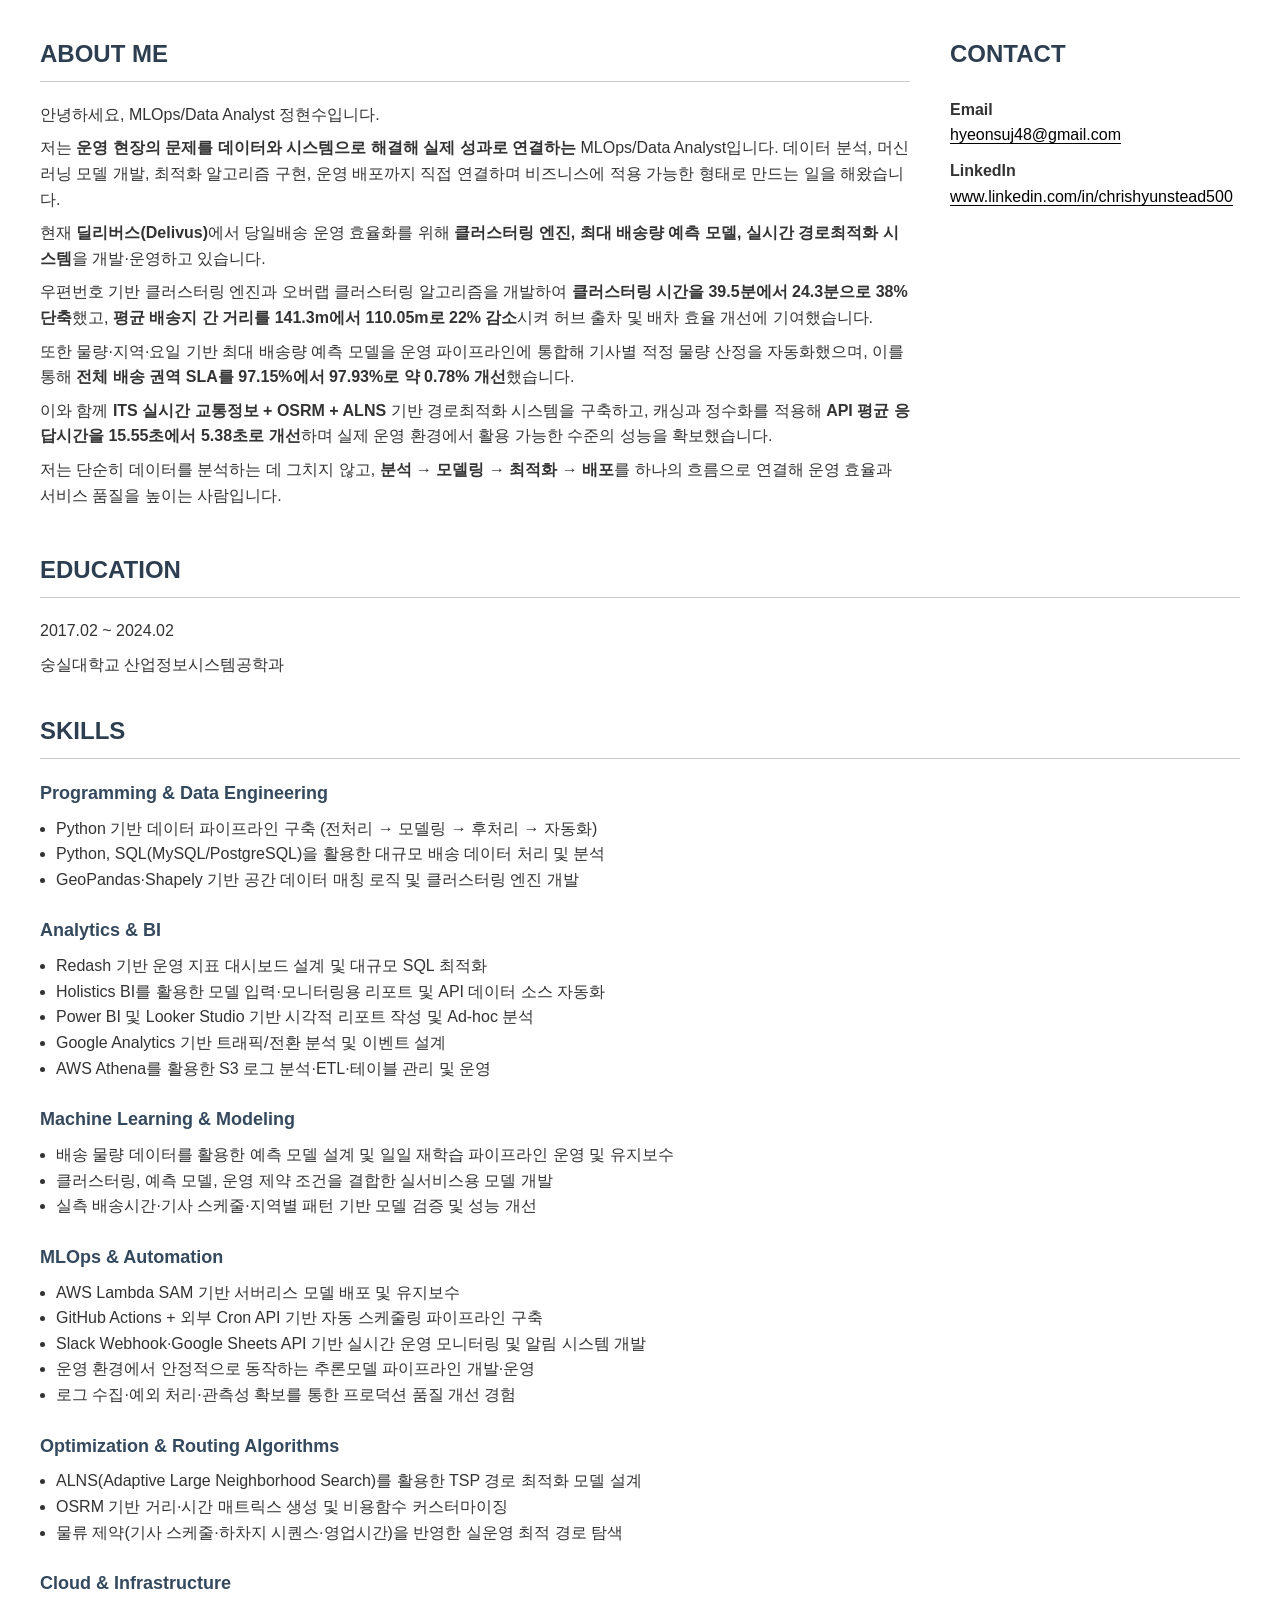
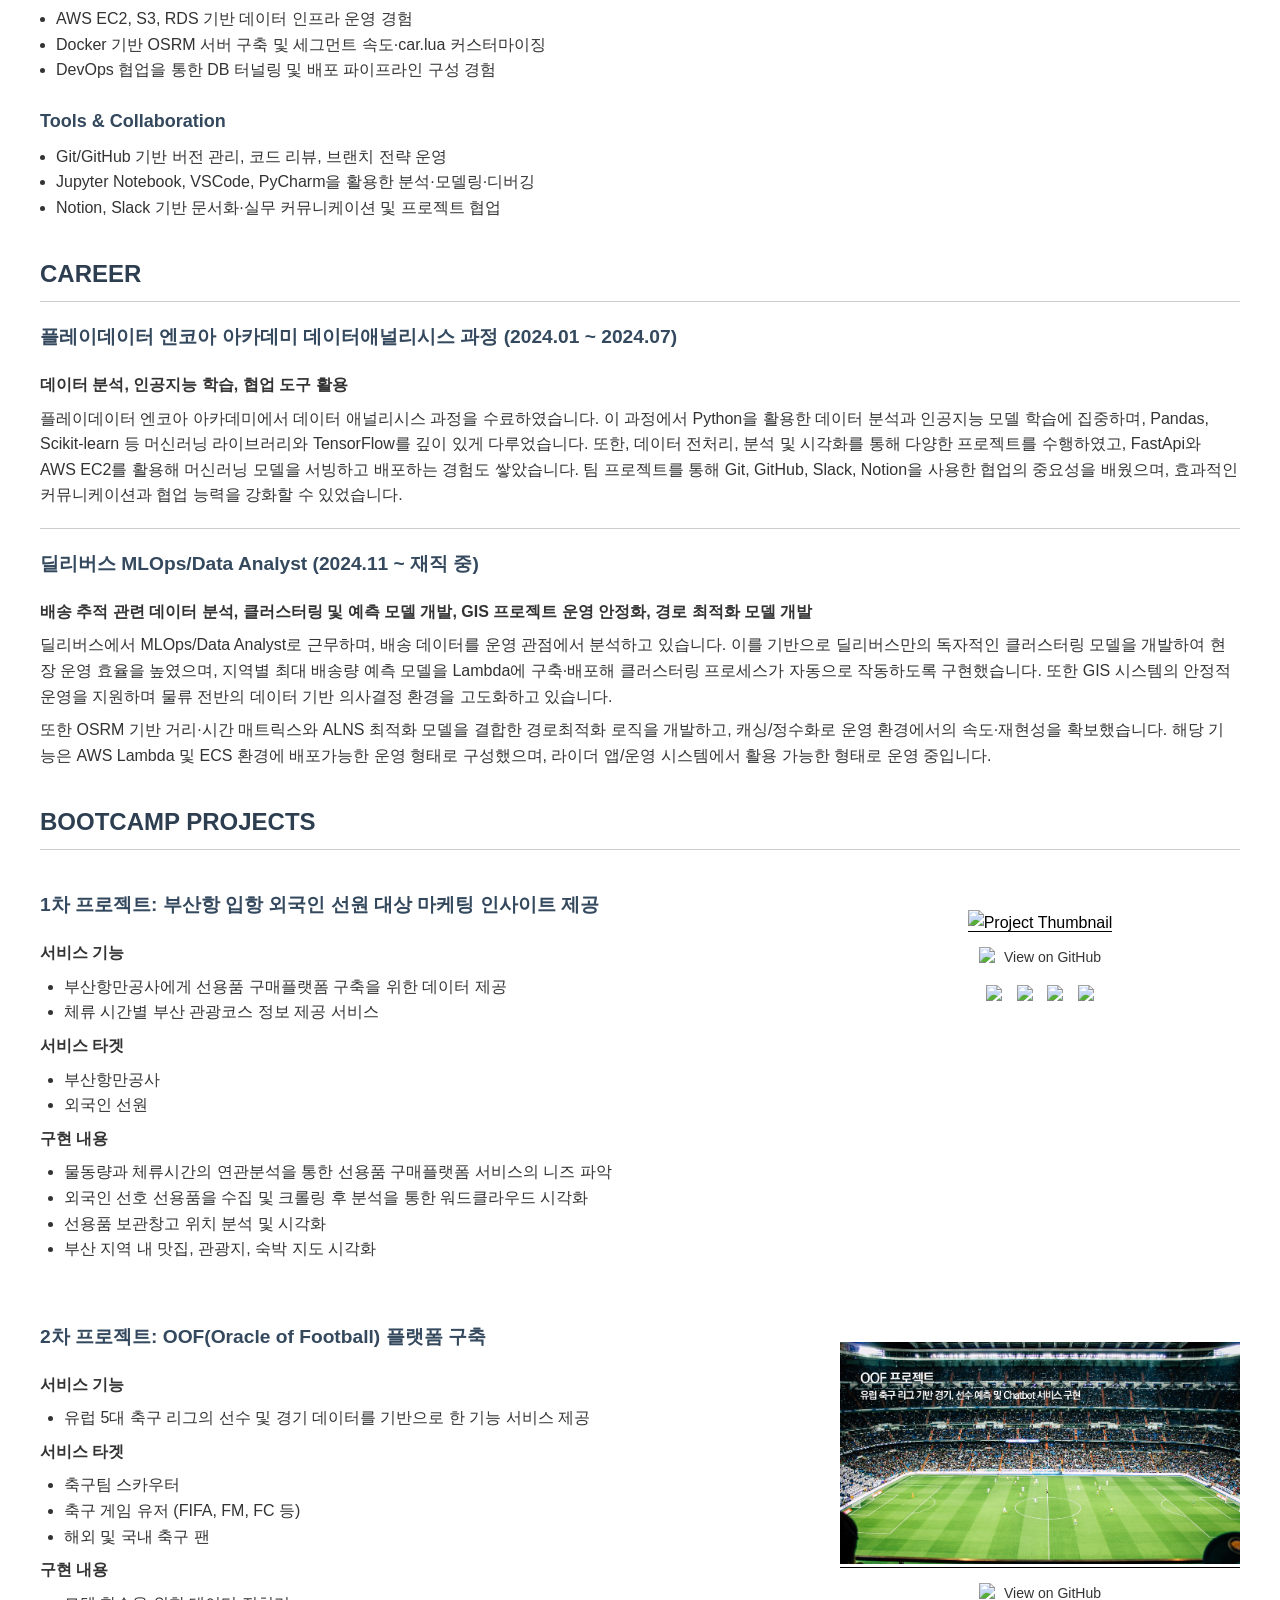
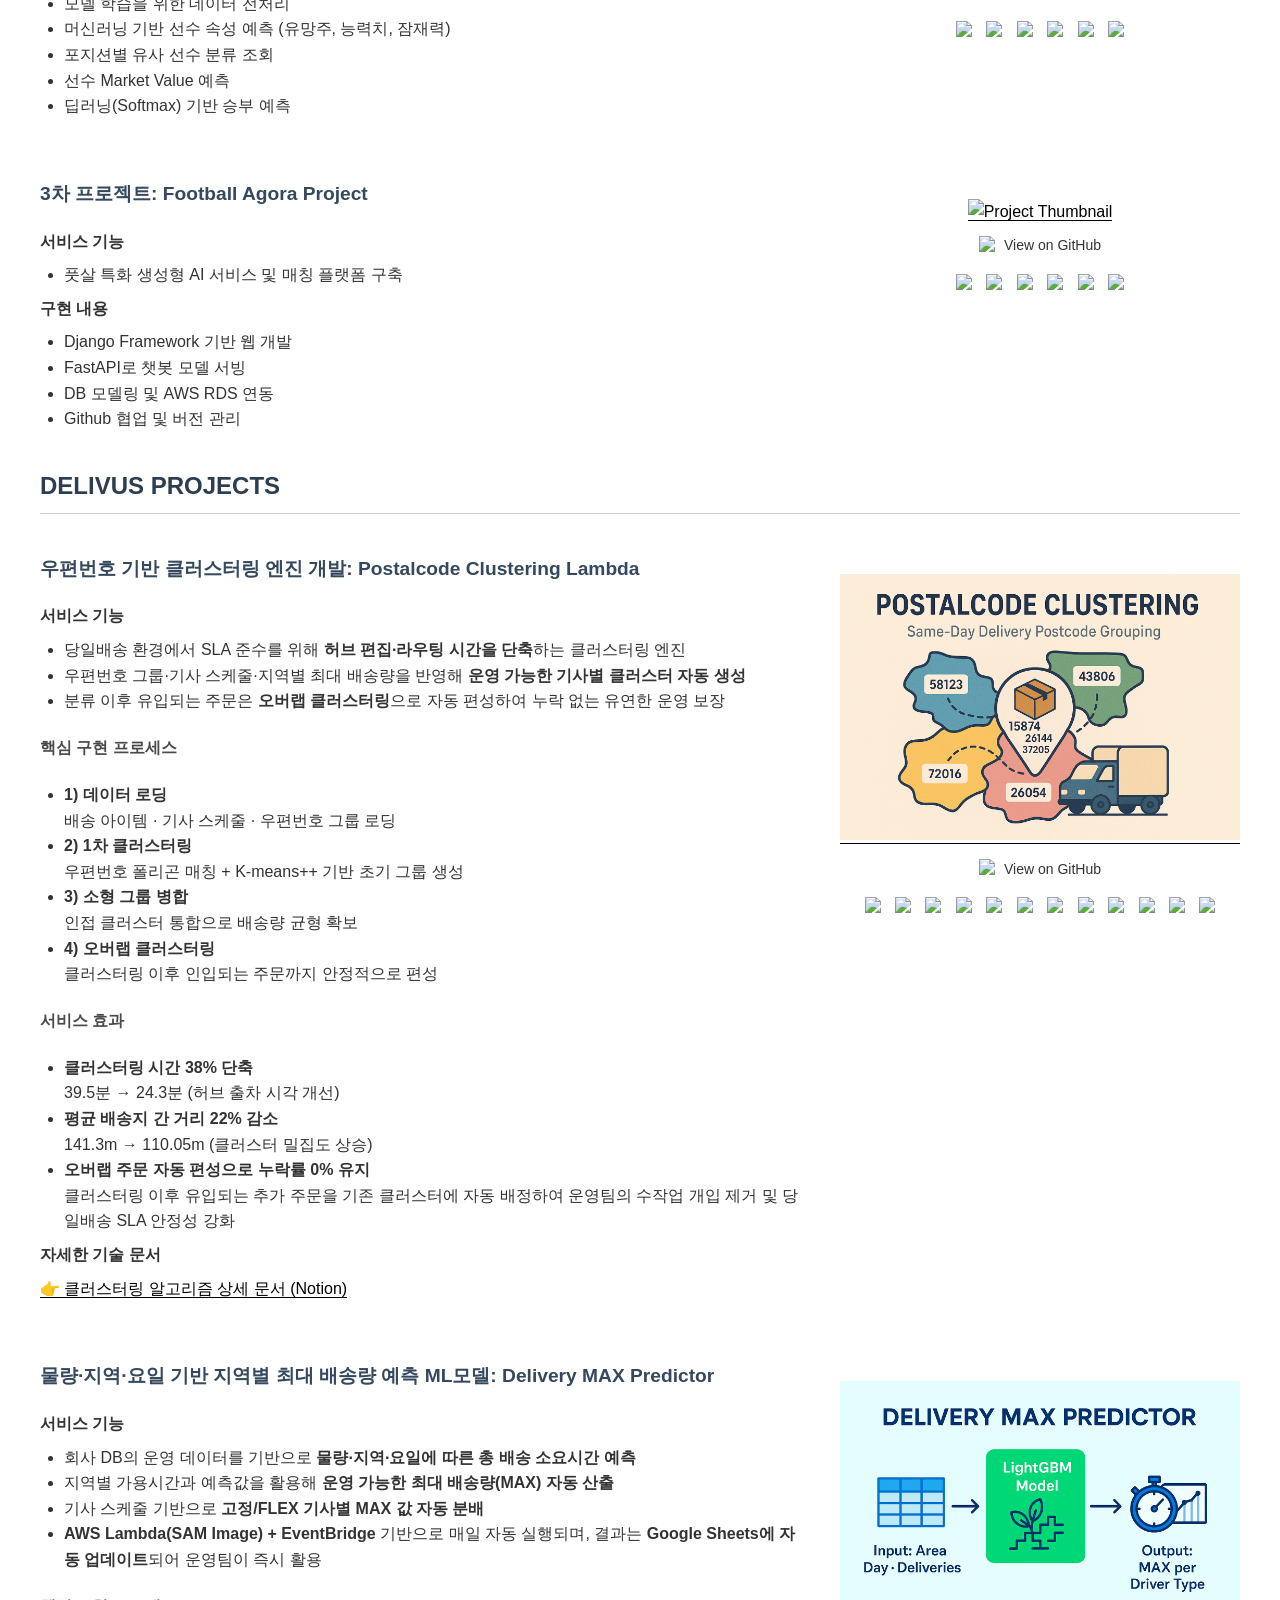
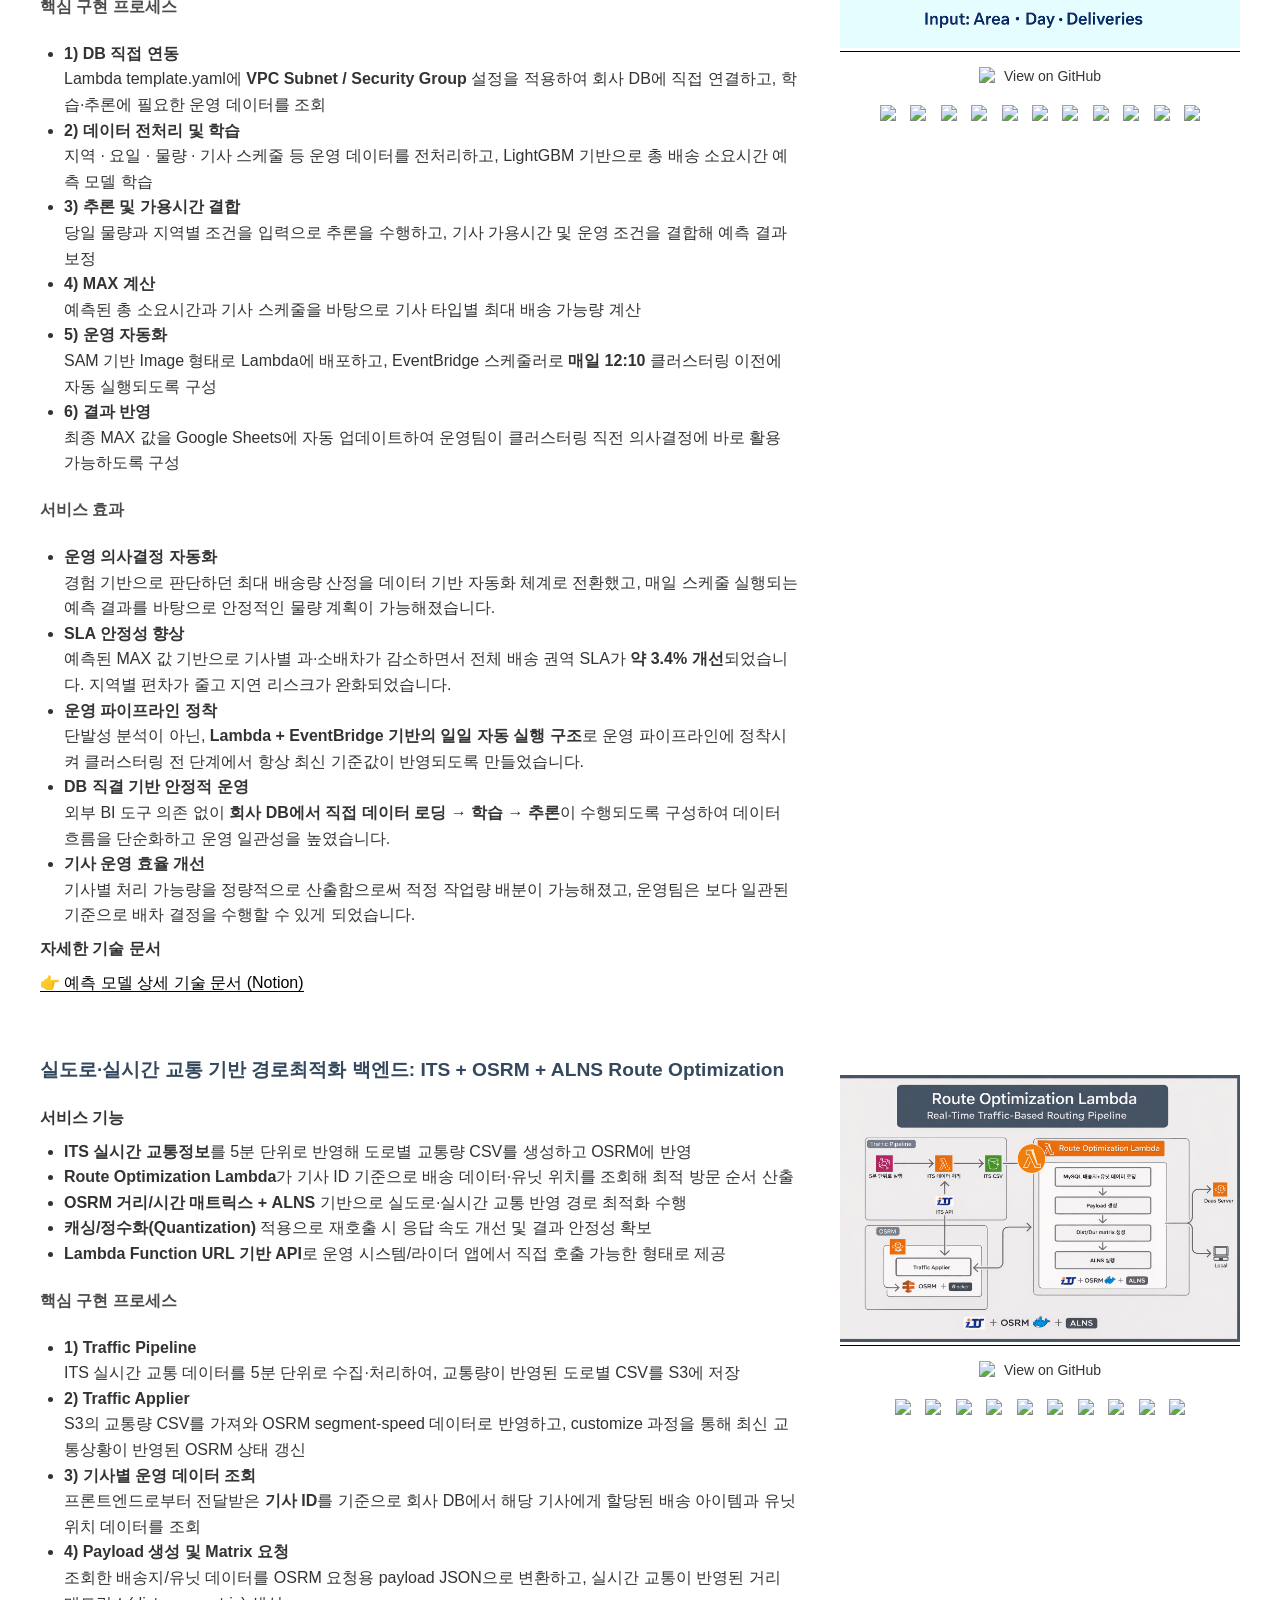
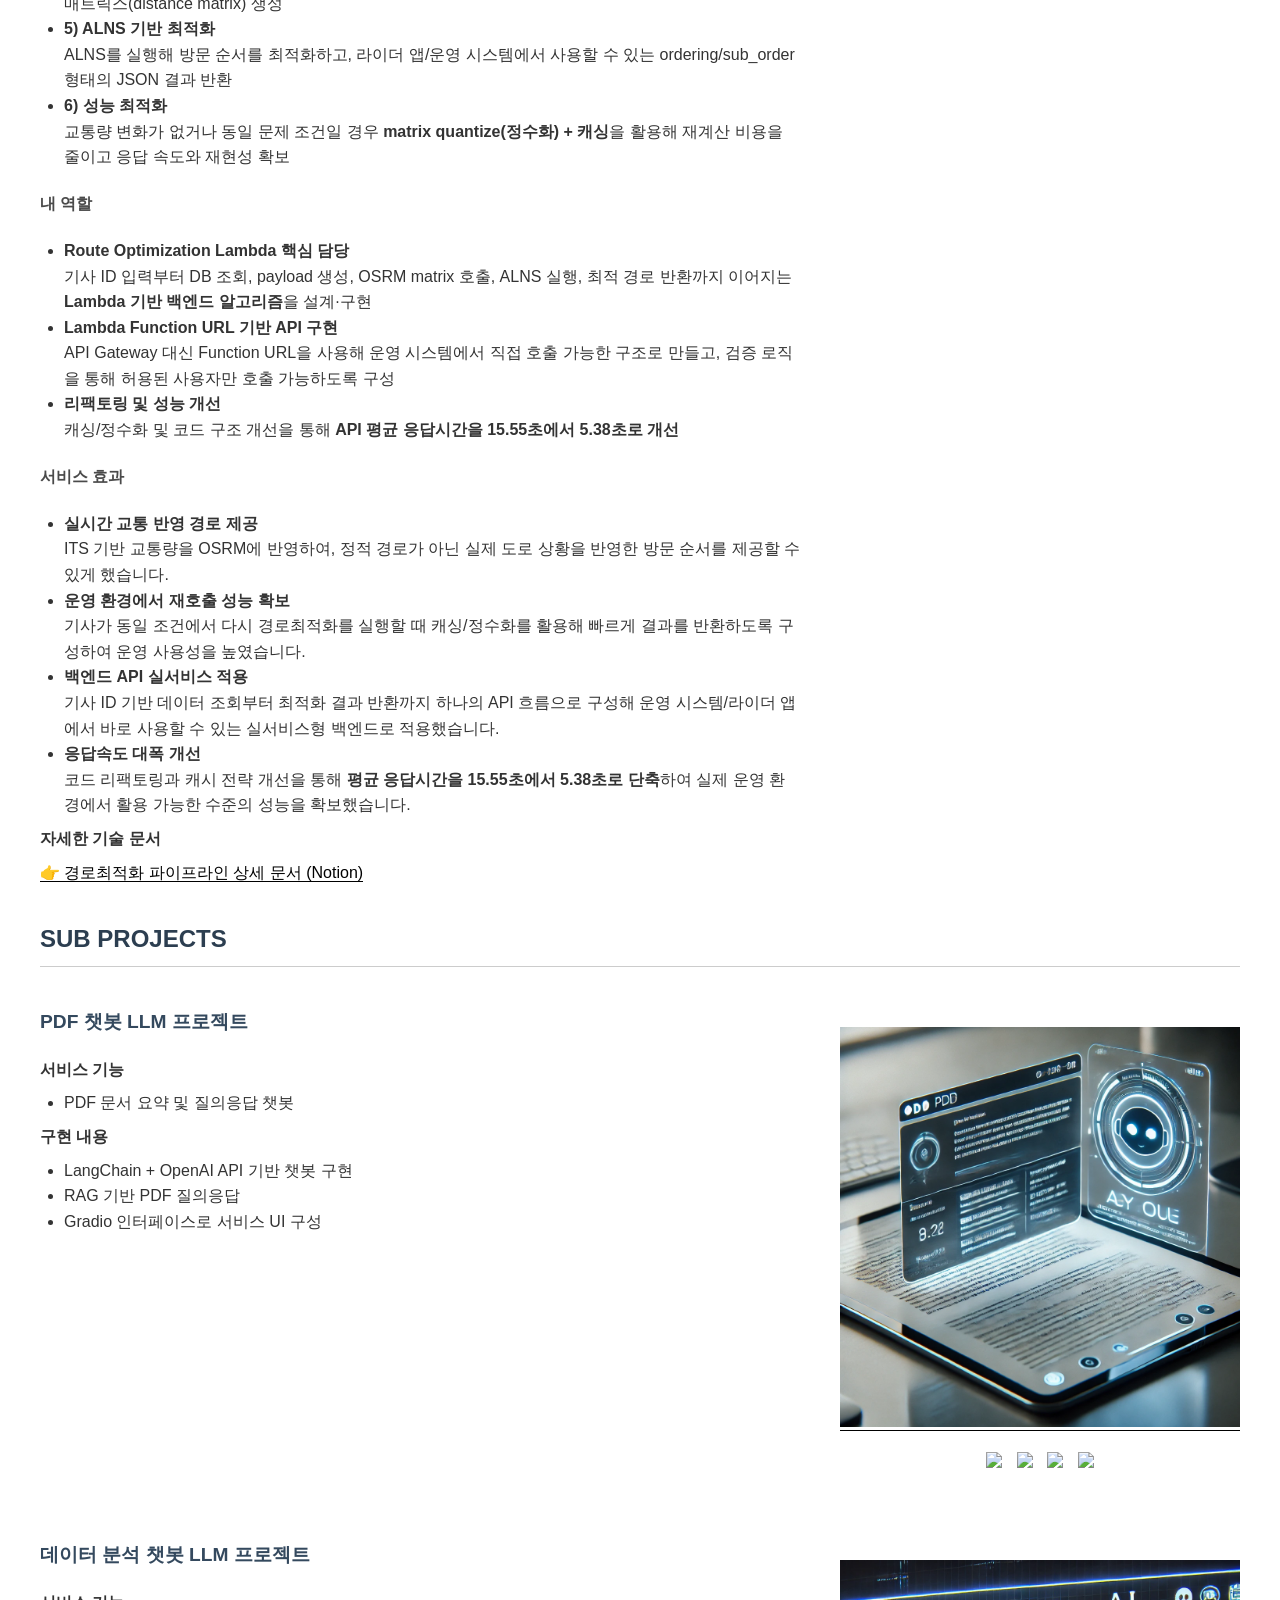
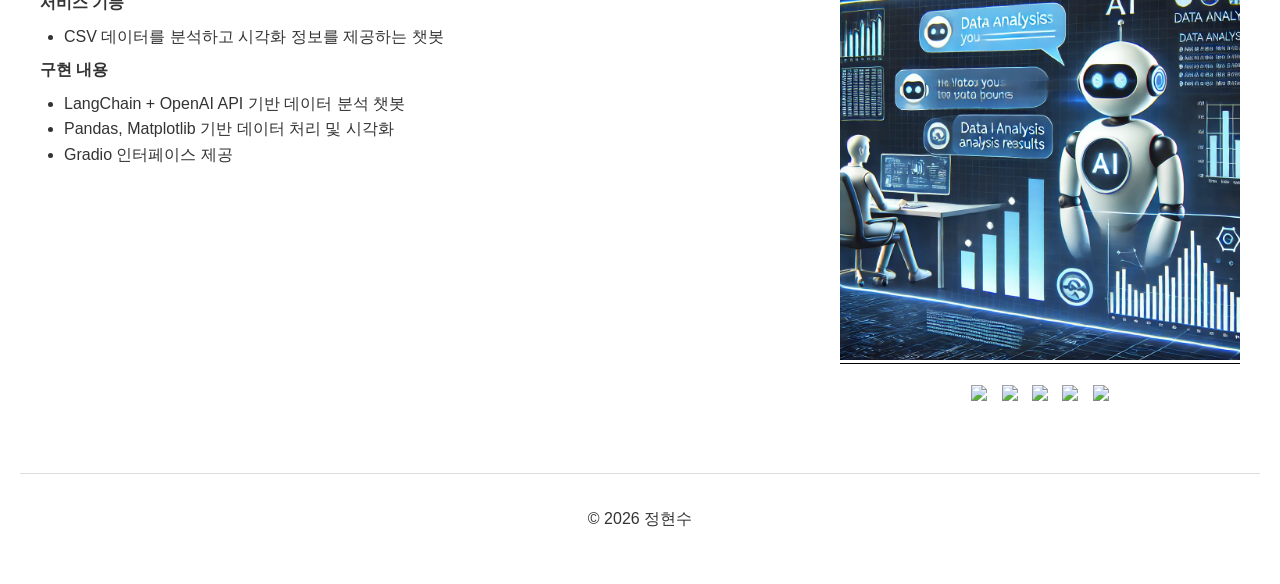
==== commit 3b8dd995: "update 2026-03-11 .2" ====
--- a/index.html
+++ b/index.html
@@ -22,7 +22,7 @@
         section {
             margin-bottom: 40px;
         }
-        
+
         h2 {
             font-size: 24px;
             color: #333;
@@ -79,6 +79,14 @@
         }
         .contact-info {
             text-align: left;
+        }
+        #contact h2 {
+            margin: 0 0 28px 0;
+            padding: 0;
+            border-bottom: none;
+            display: flex;
+            align-items: center;
+            line-height: 1.2;
         }
         .project-container {
             display: flex;
@@ -237,7 +245,7 @@
         </section>
 
         <section id="contact">
-            <h2 class="section-divider">CONTACT <span class="emoji">✉️</span></h2>
+            <h2>CONTACT</h2>
             <div class="contact-info">
                 <p><strong>Email</strong><br>
                     <a href="mailto:hyeonsuj48@gmail.com">hyeonsuj48@gmail.com</a>
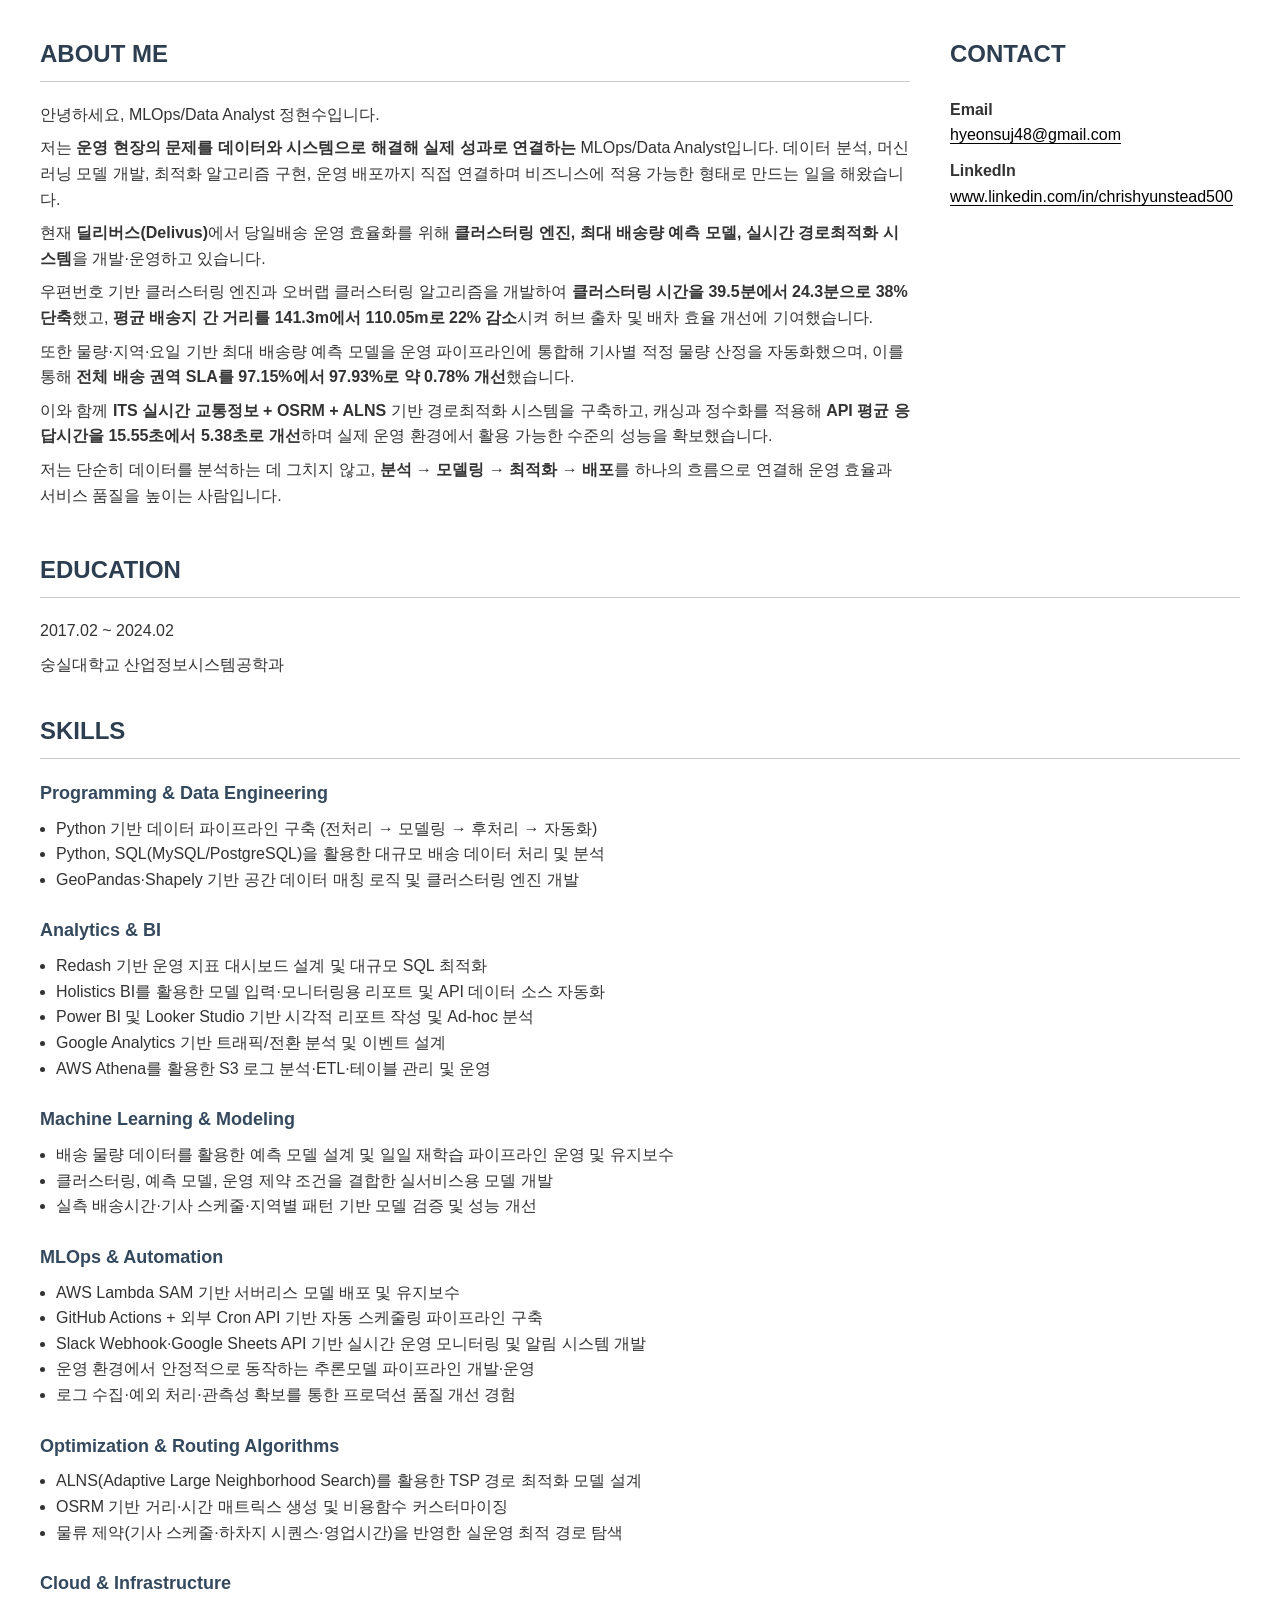
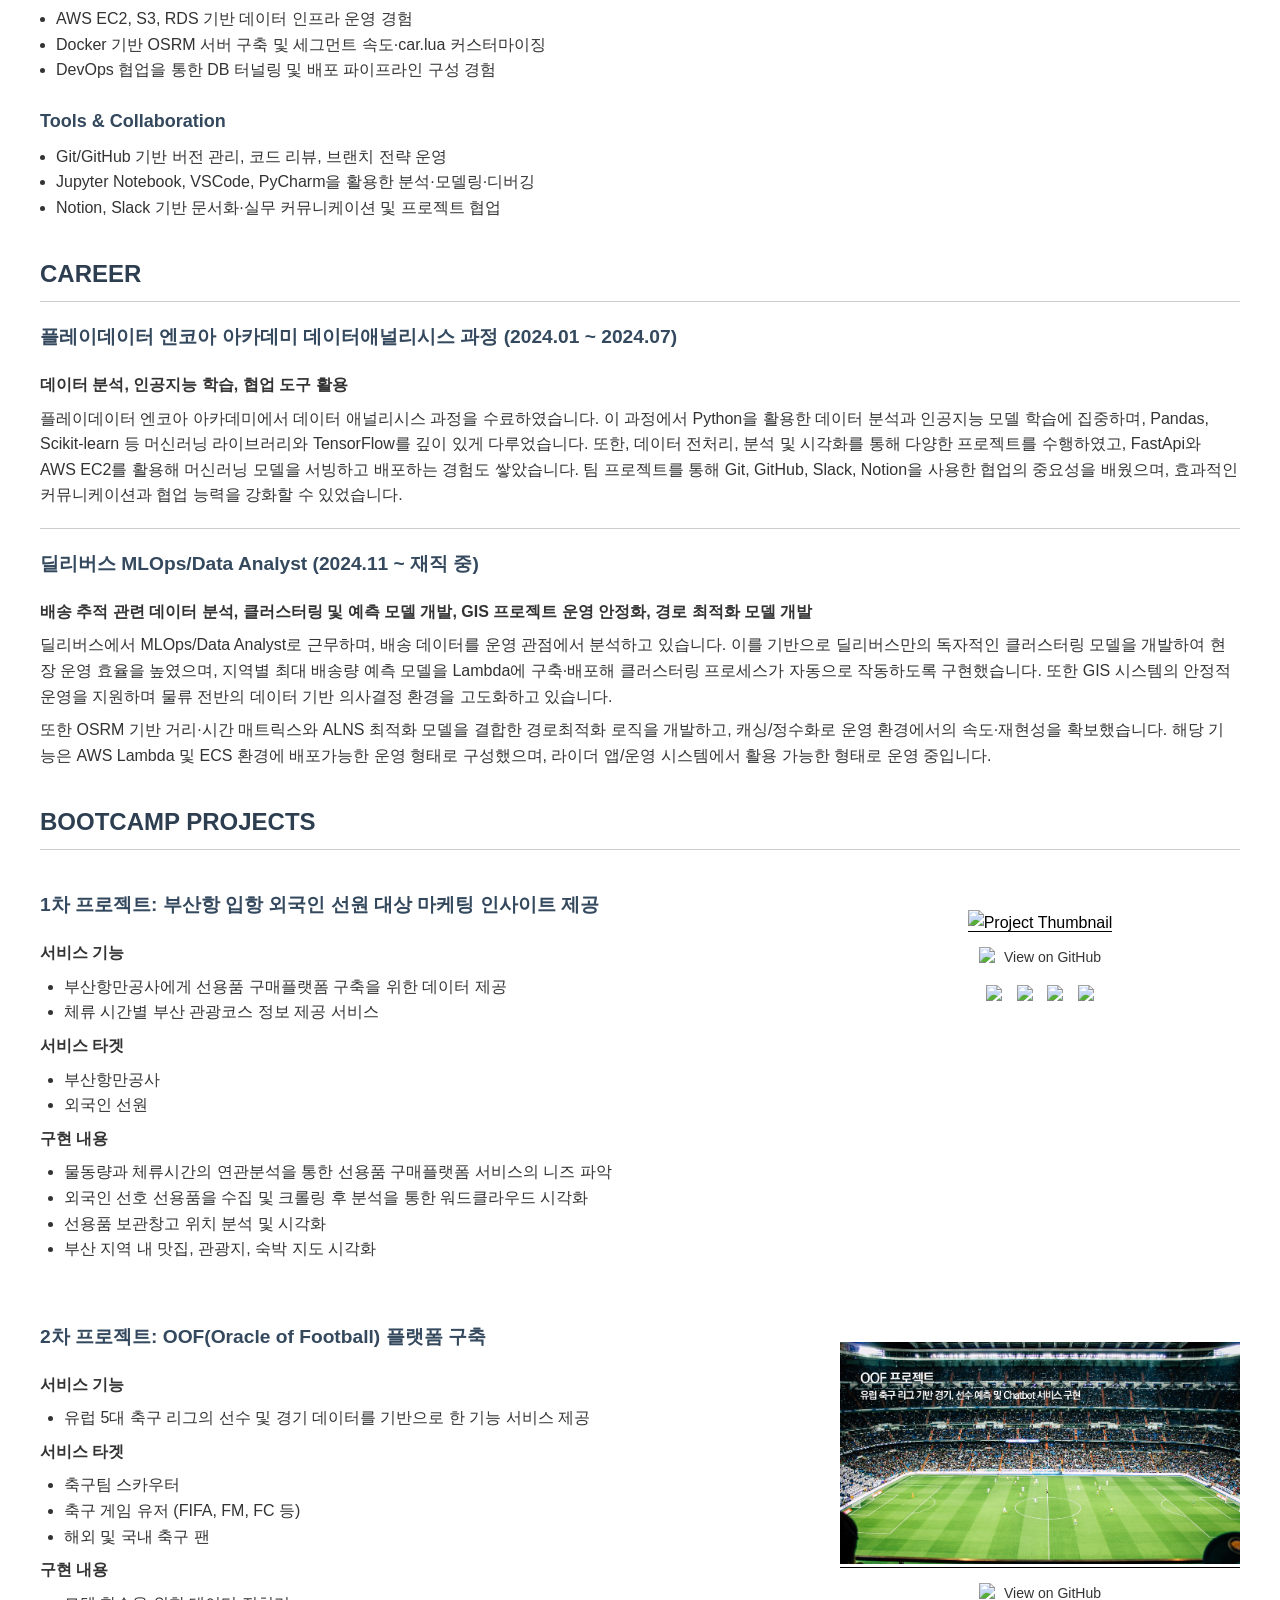
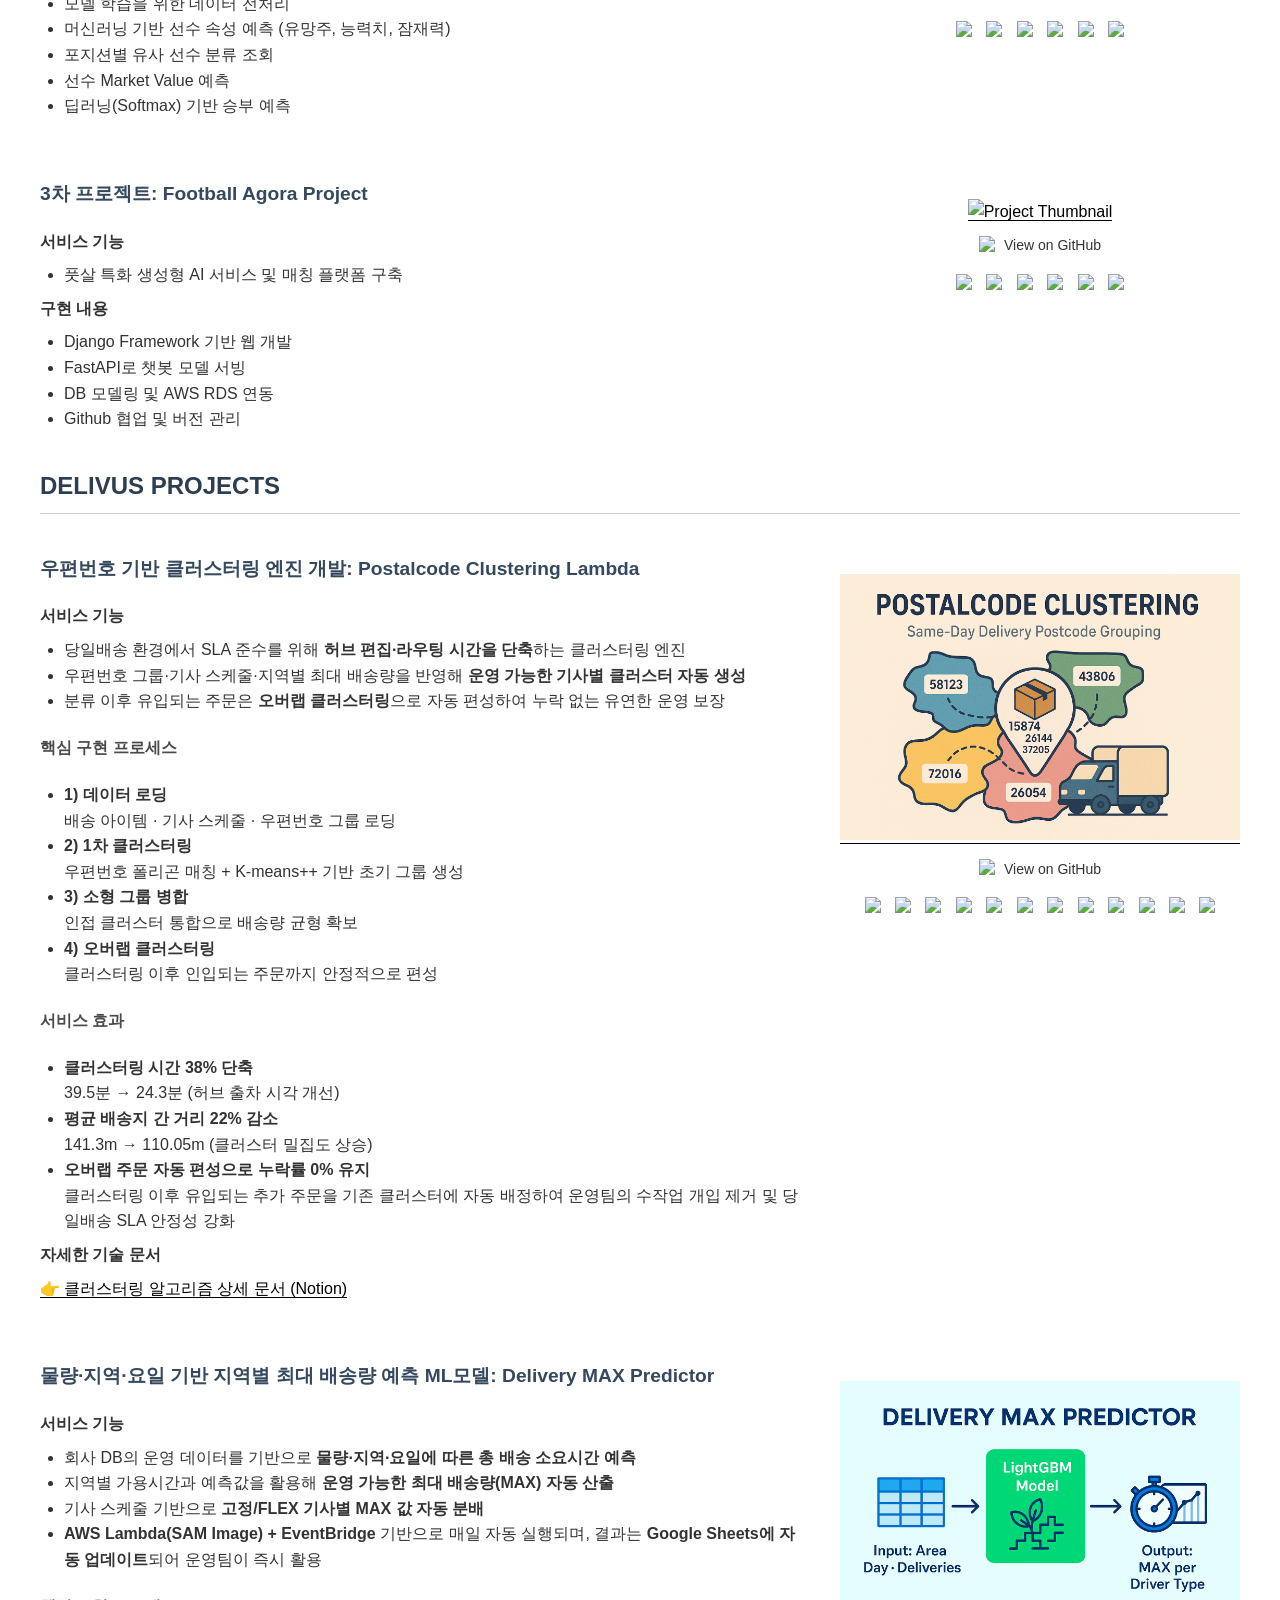
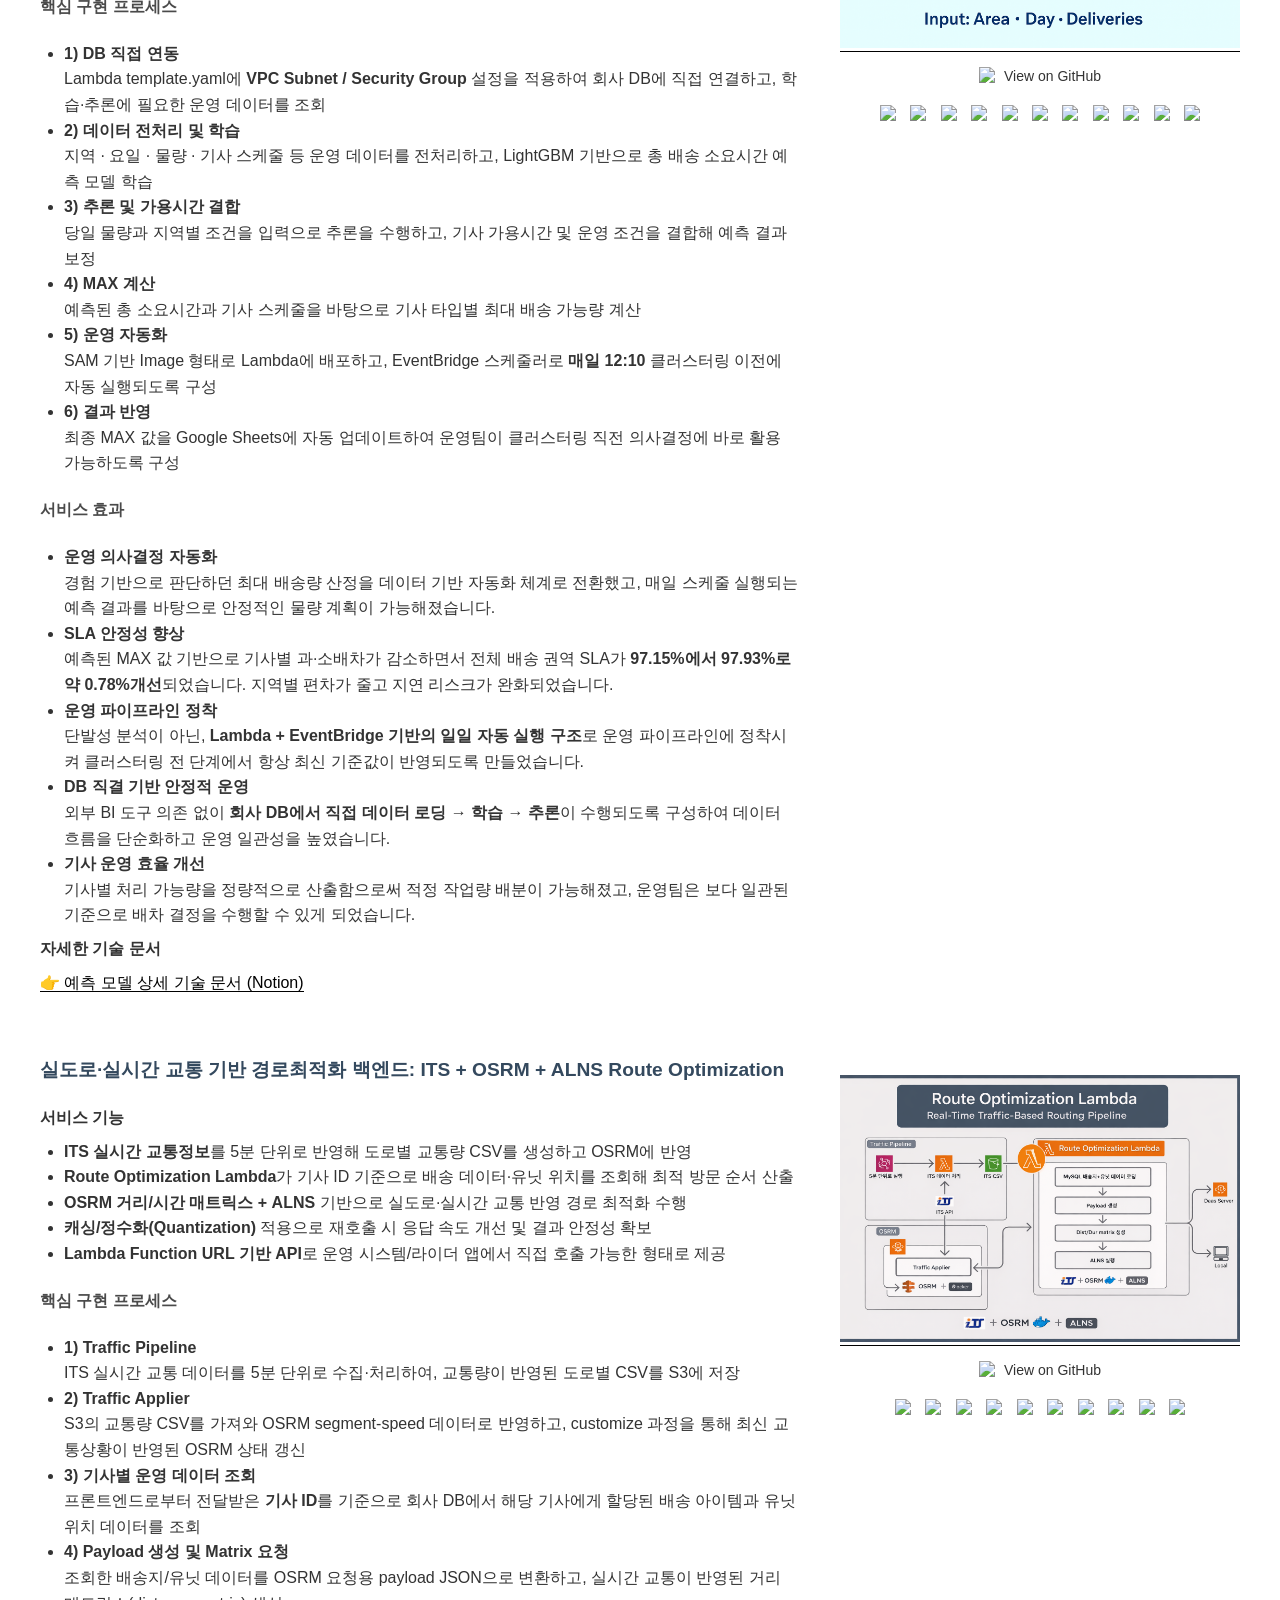
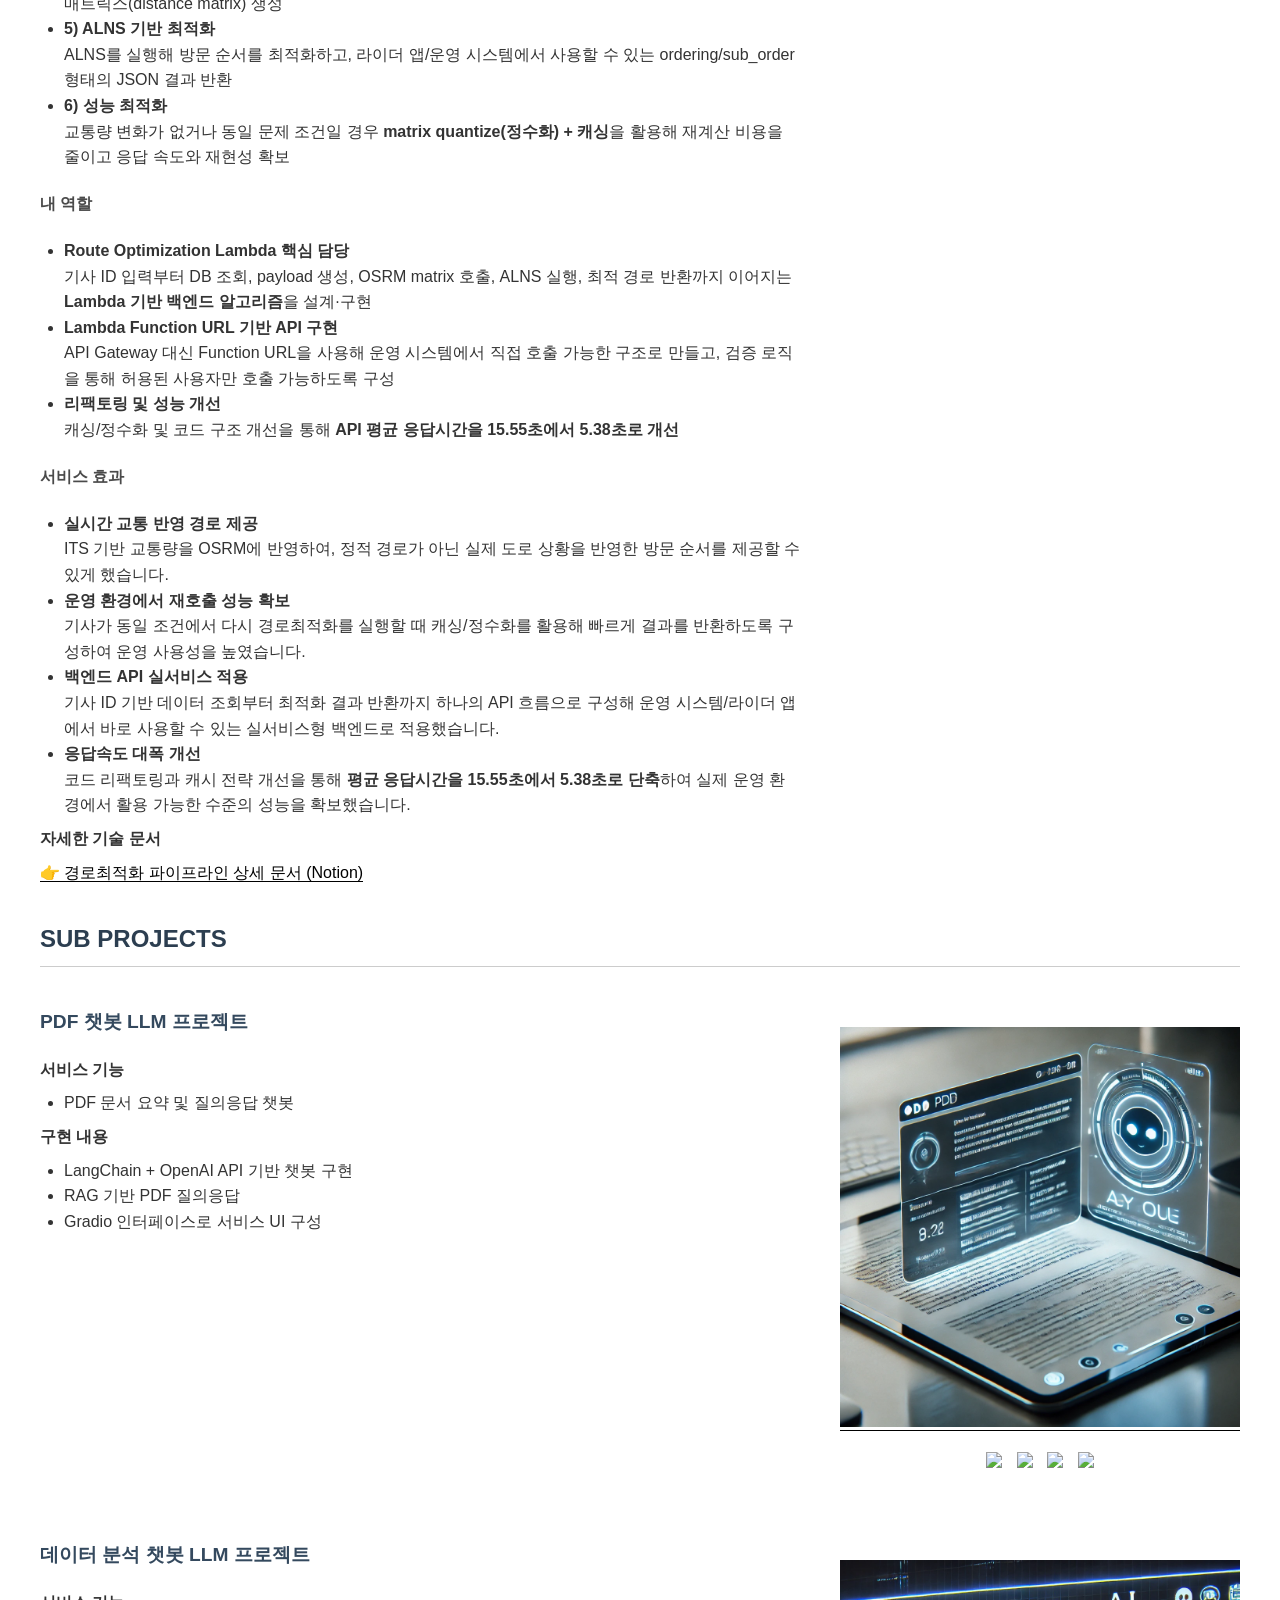
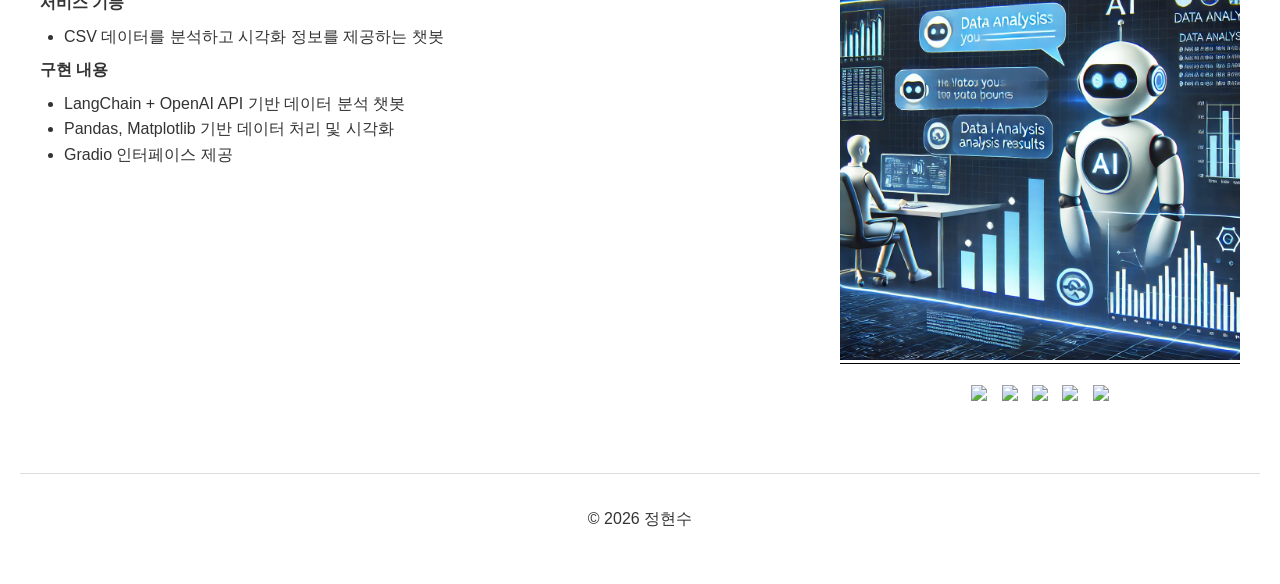
==== commit dc7774c4: "update1.1.1" ====
--- a/index.html
+++ b/index.html
@@ -659,7 +659,7 @@
                     <li>
                         <strong>SLA 안정성 향상</strong><br>
                         예측된 MAX 값 기반으로 기사별 과·소배차가 감소하면서 전체 배송 권역 SLA가 
-                        <strong>약 3.4% 개선</strong>되었습니다. 지역별 편차가 줄고 지연 리스크가 완화되었습니다.
+                        <strong>97.15%에서 97.93%로 약 0.78%개선</strong>되었습니다. 지역별 편차가 줄고 지연 리스크가 완화되었습니다.
                     </li>
 
                     <li>
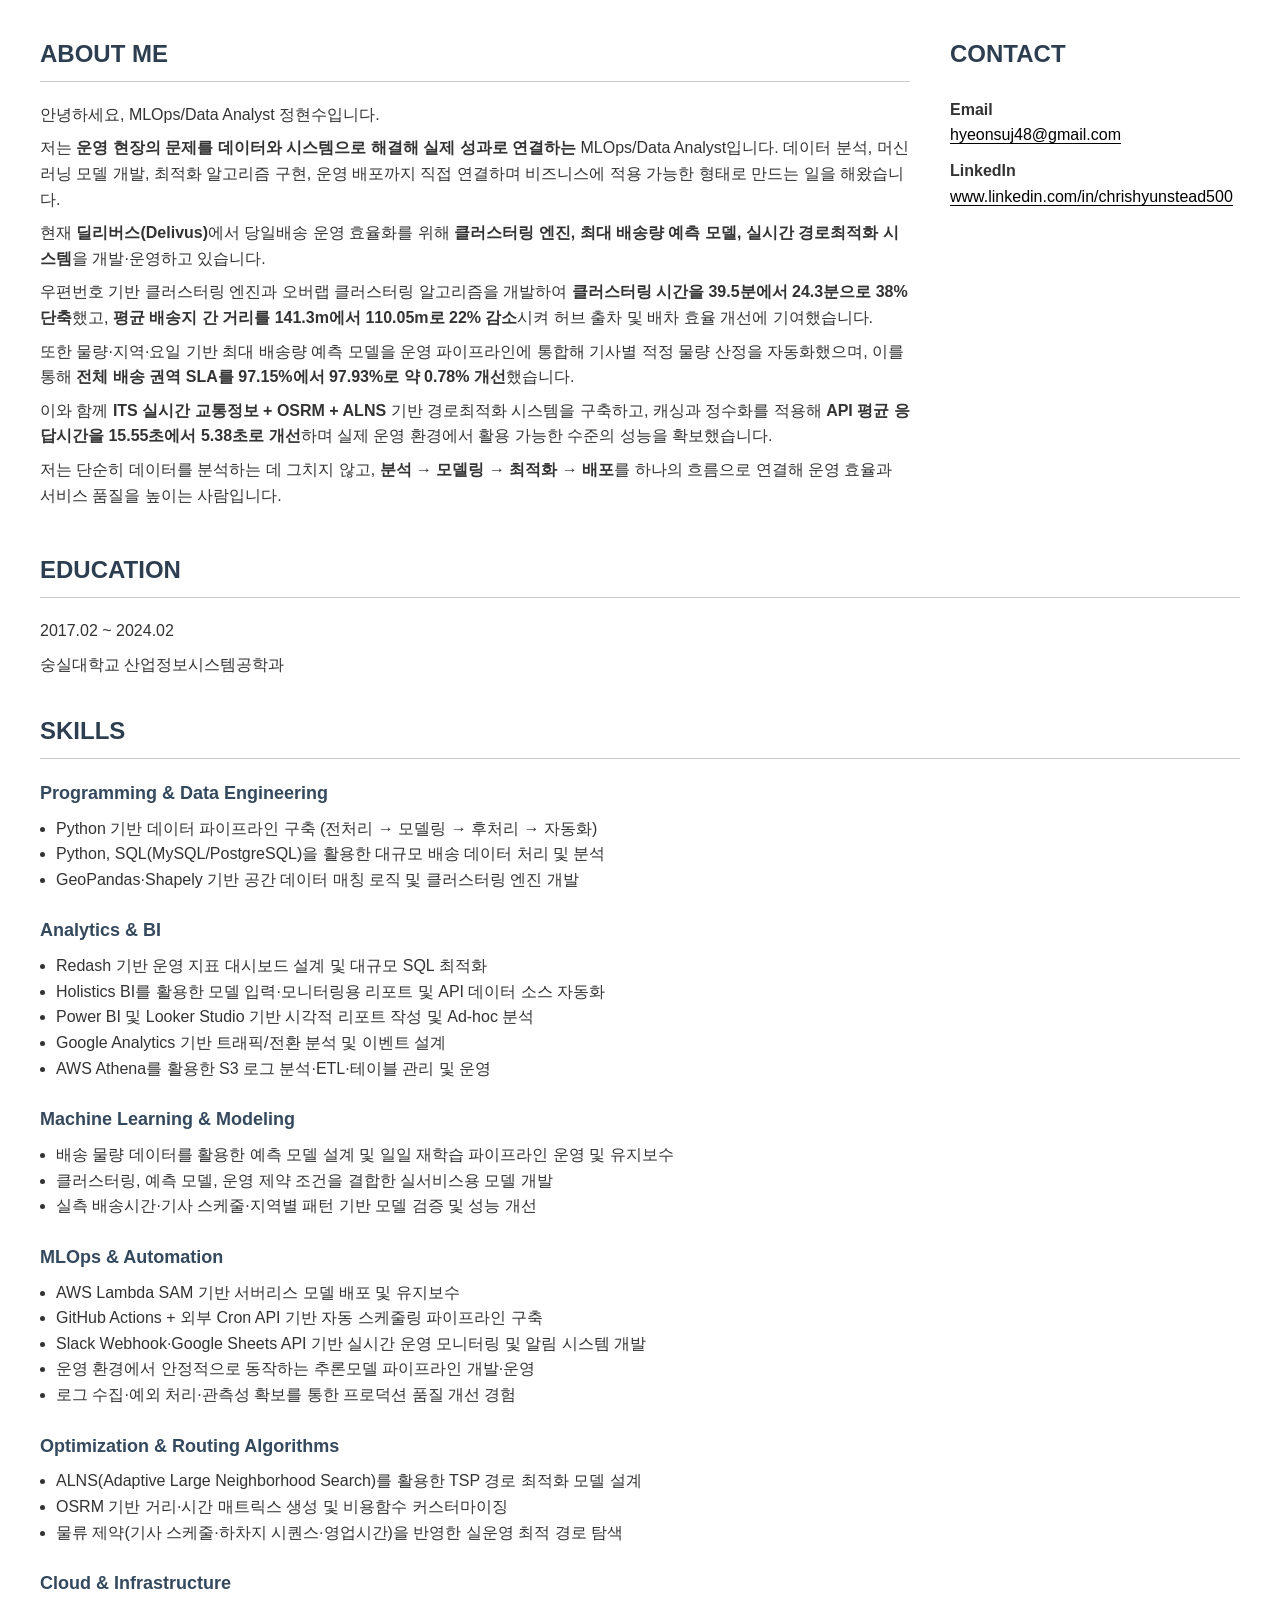
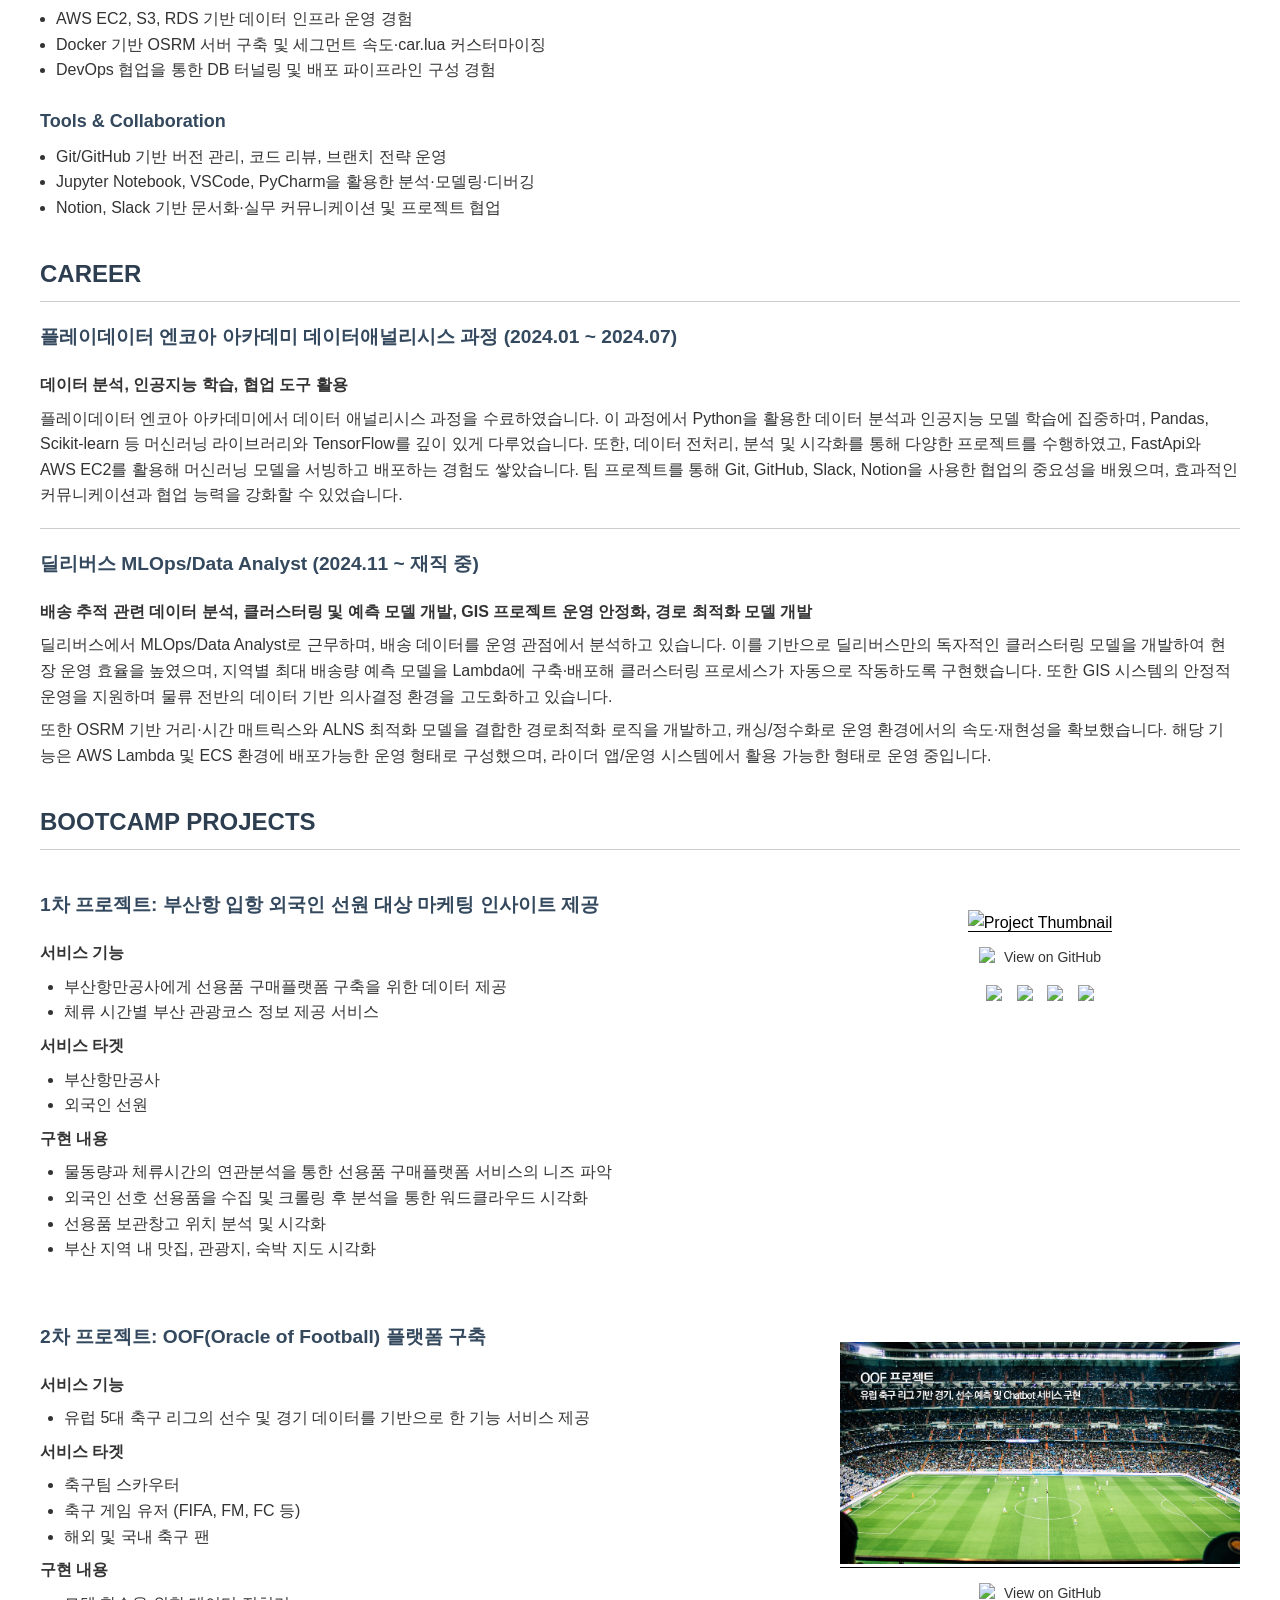
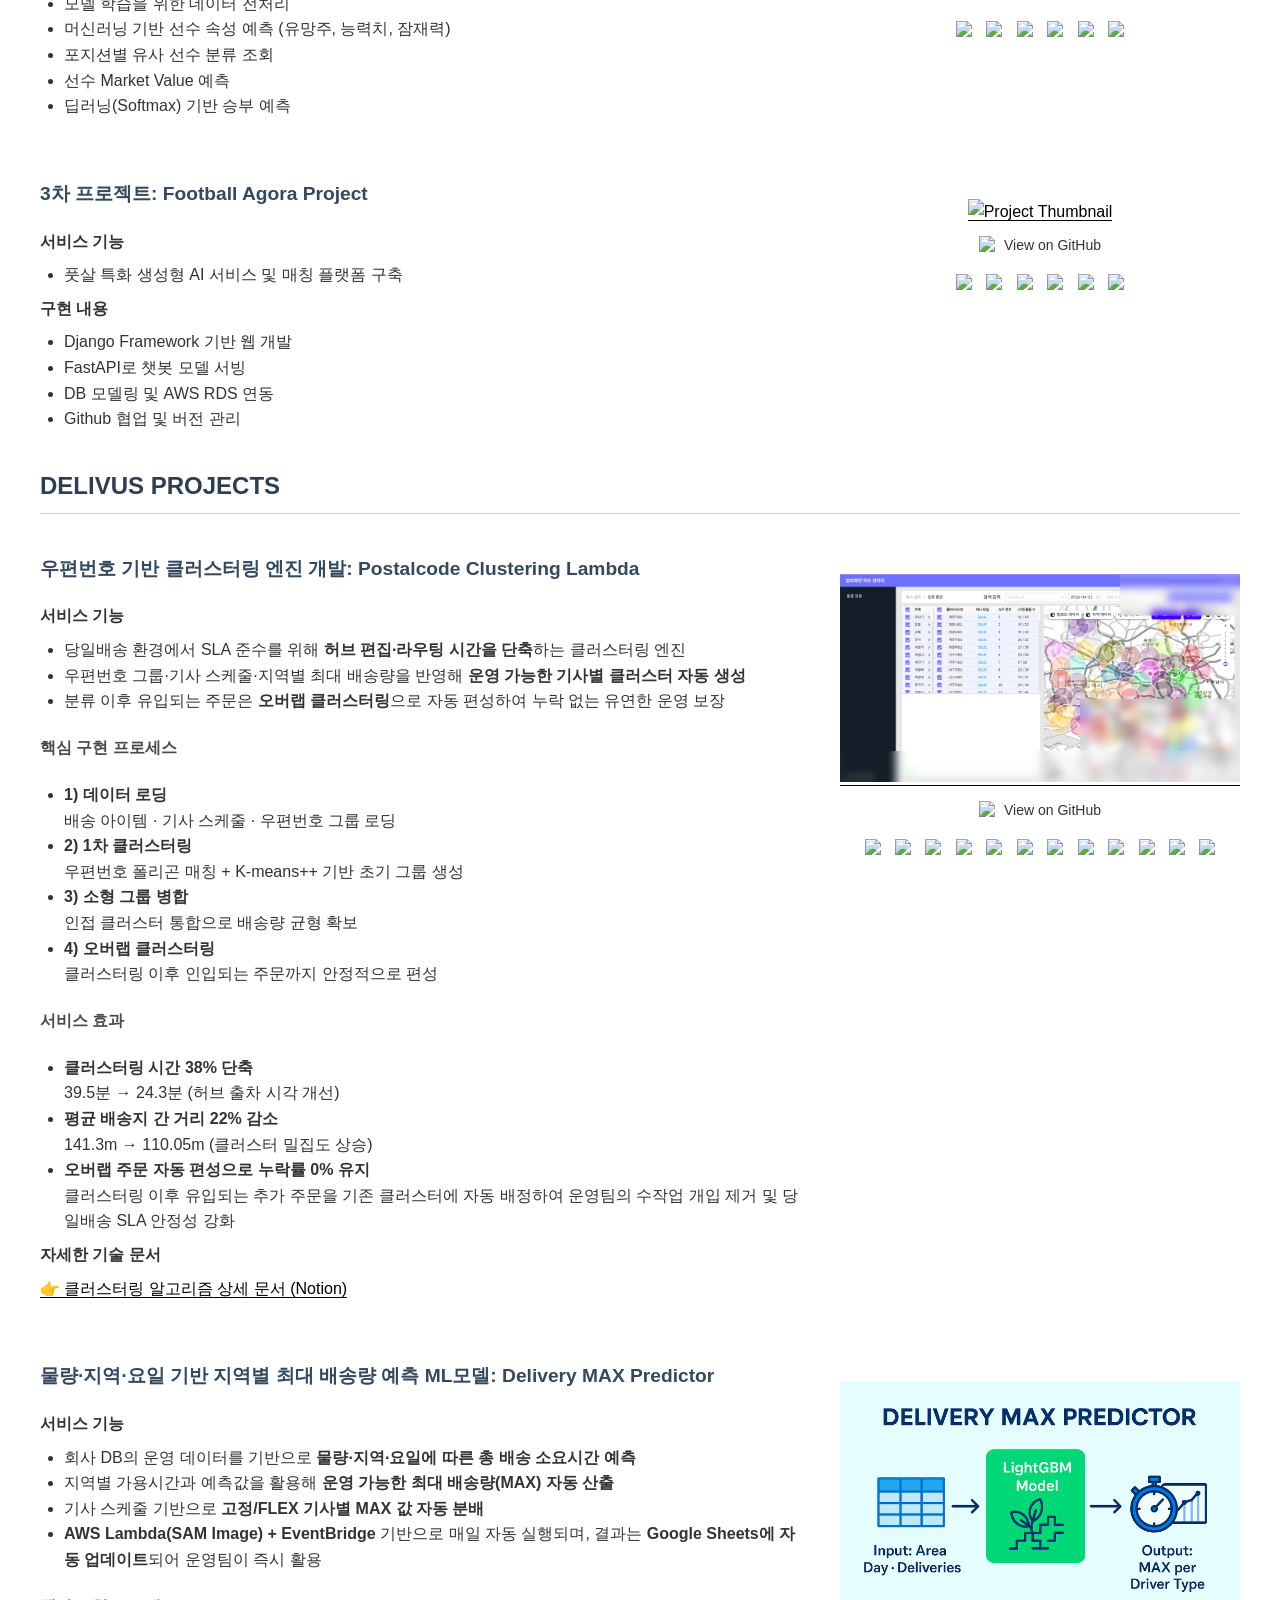
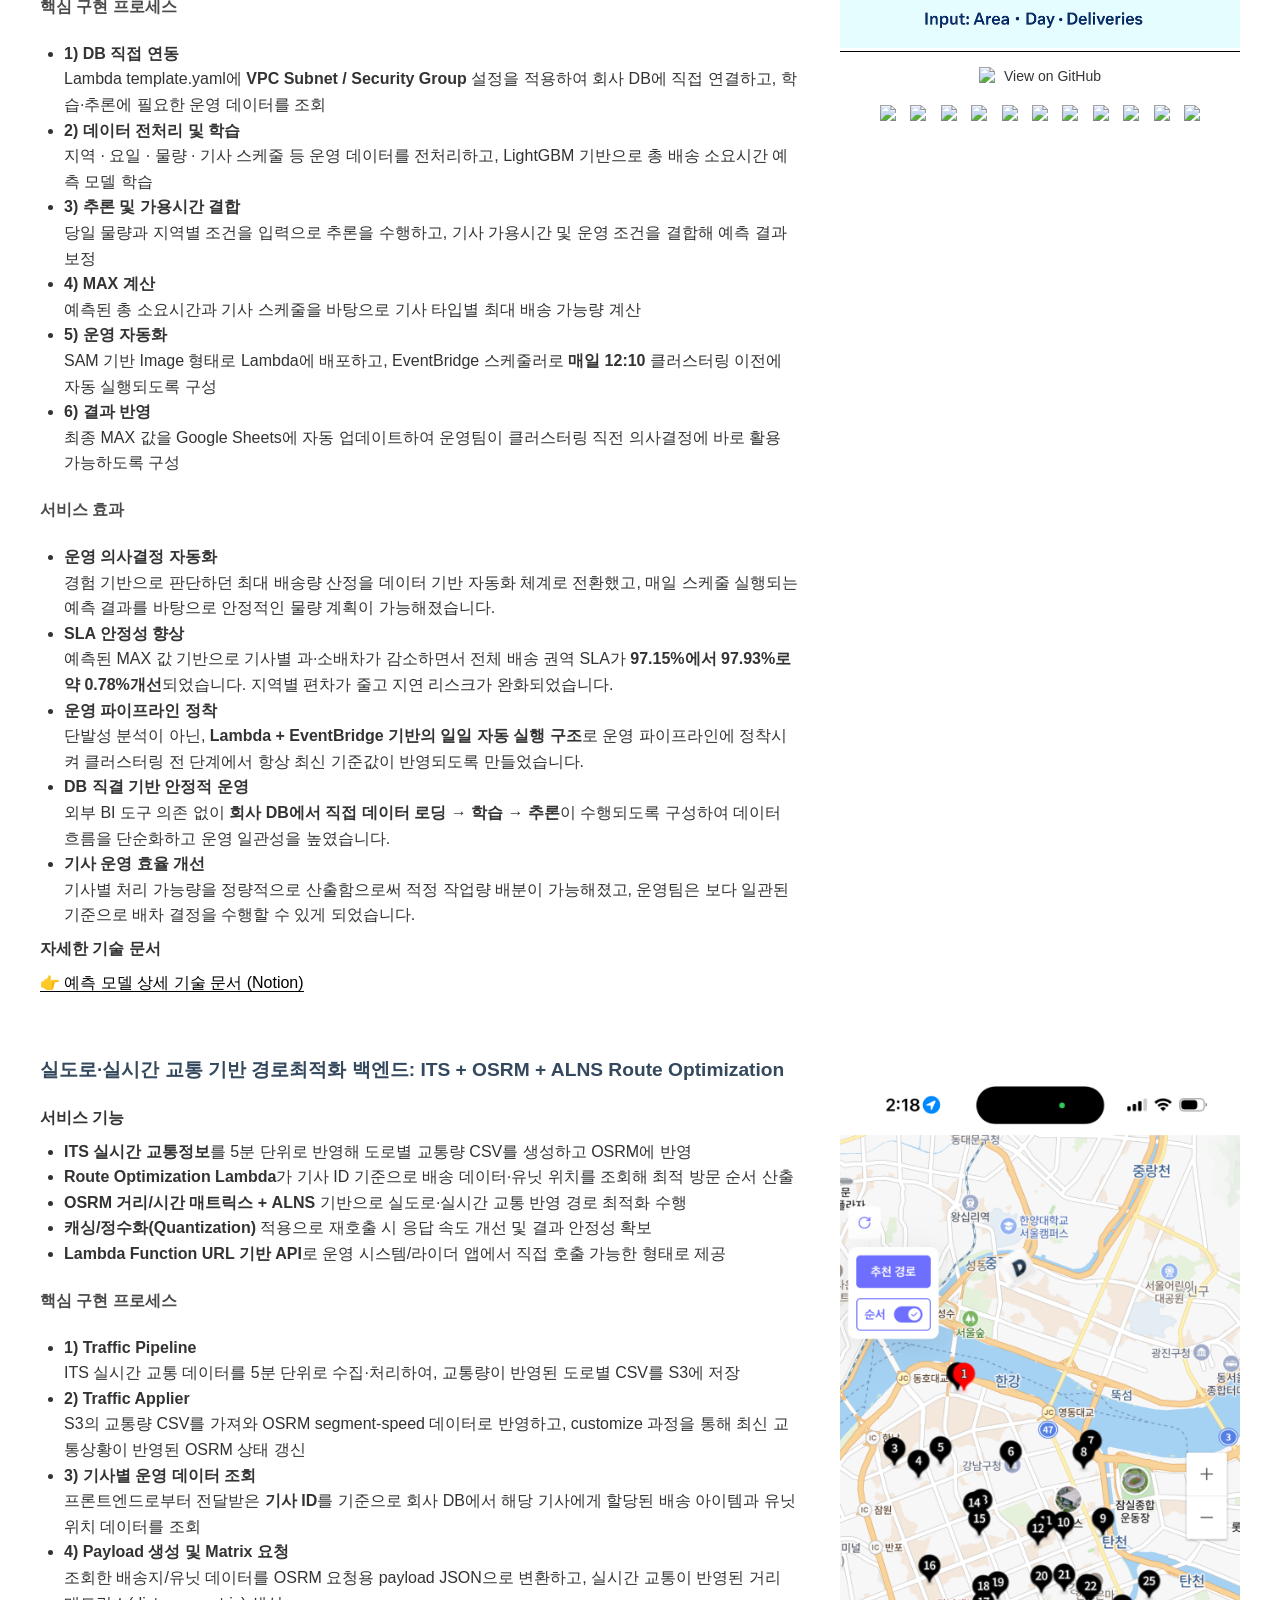
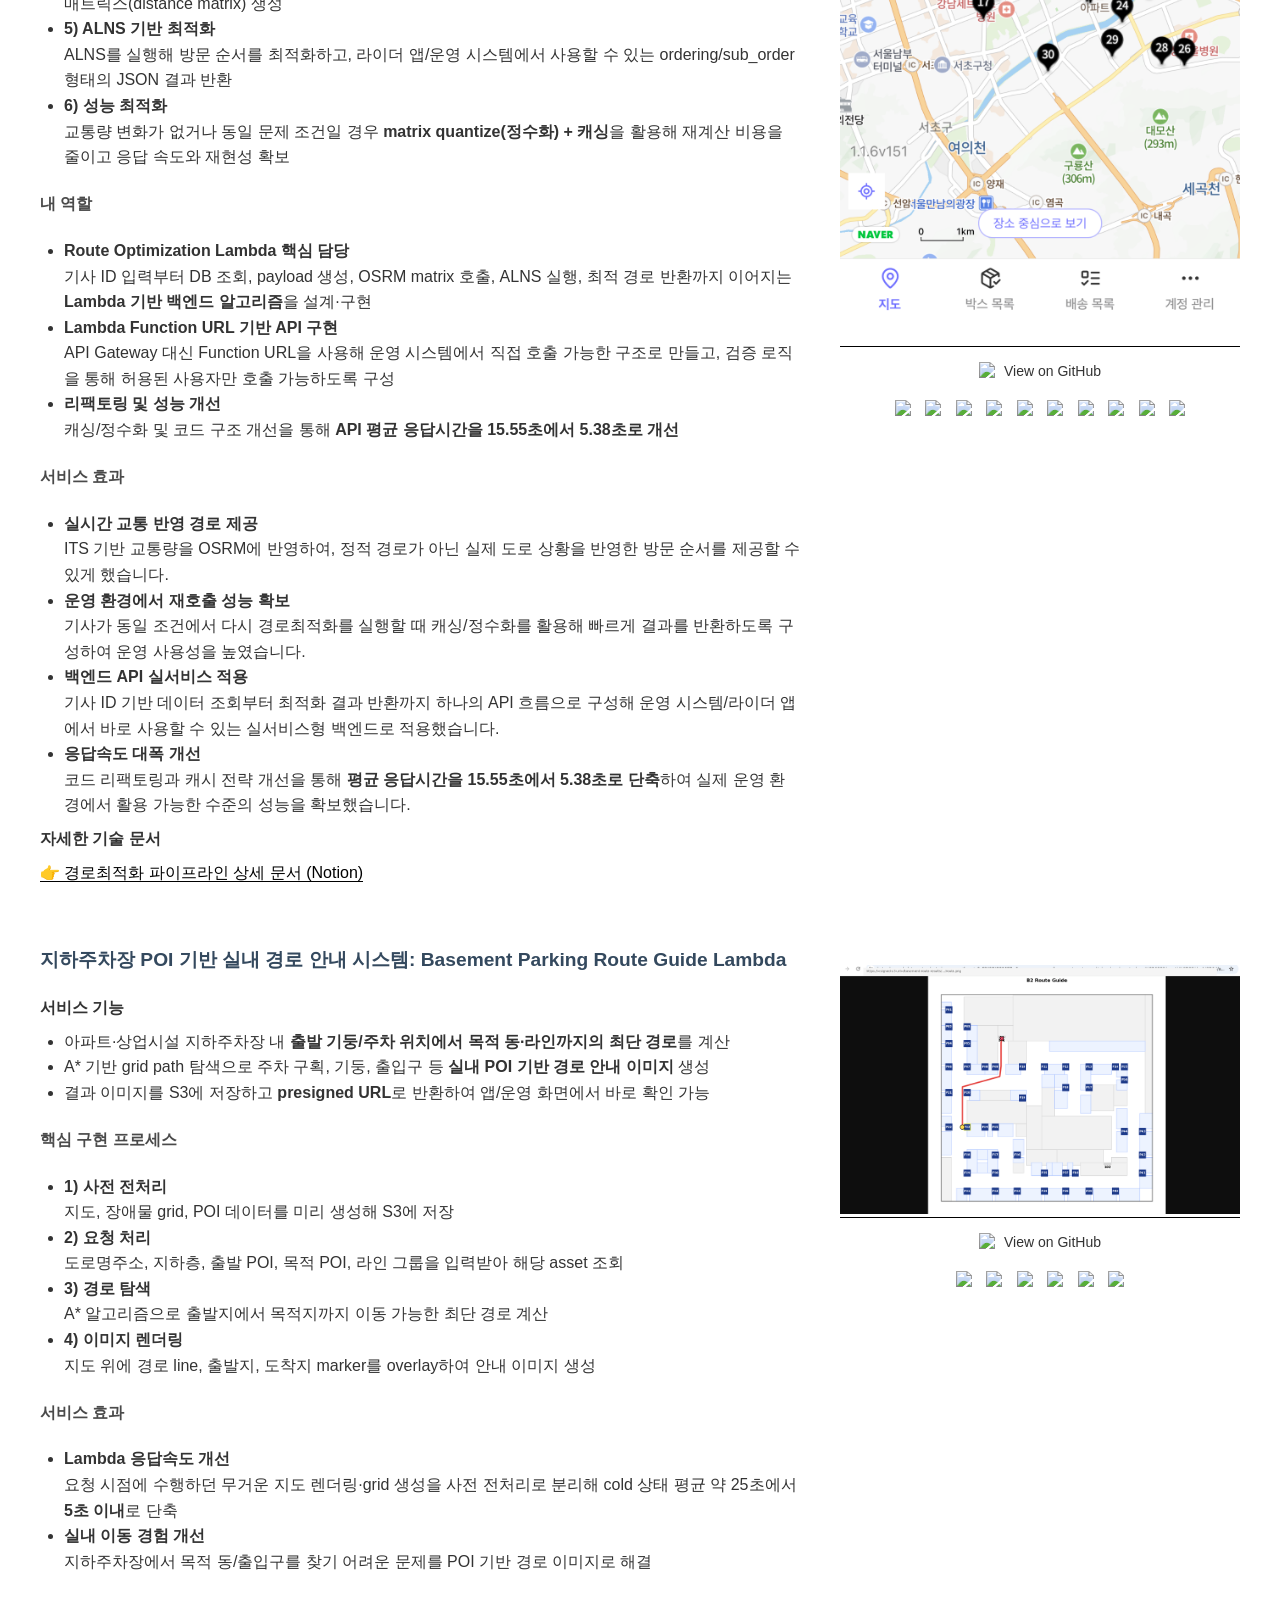
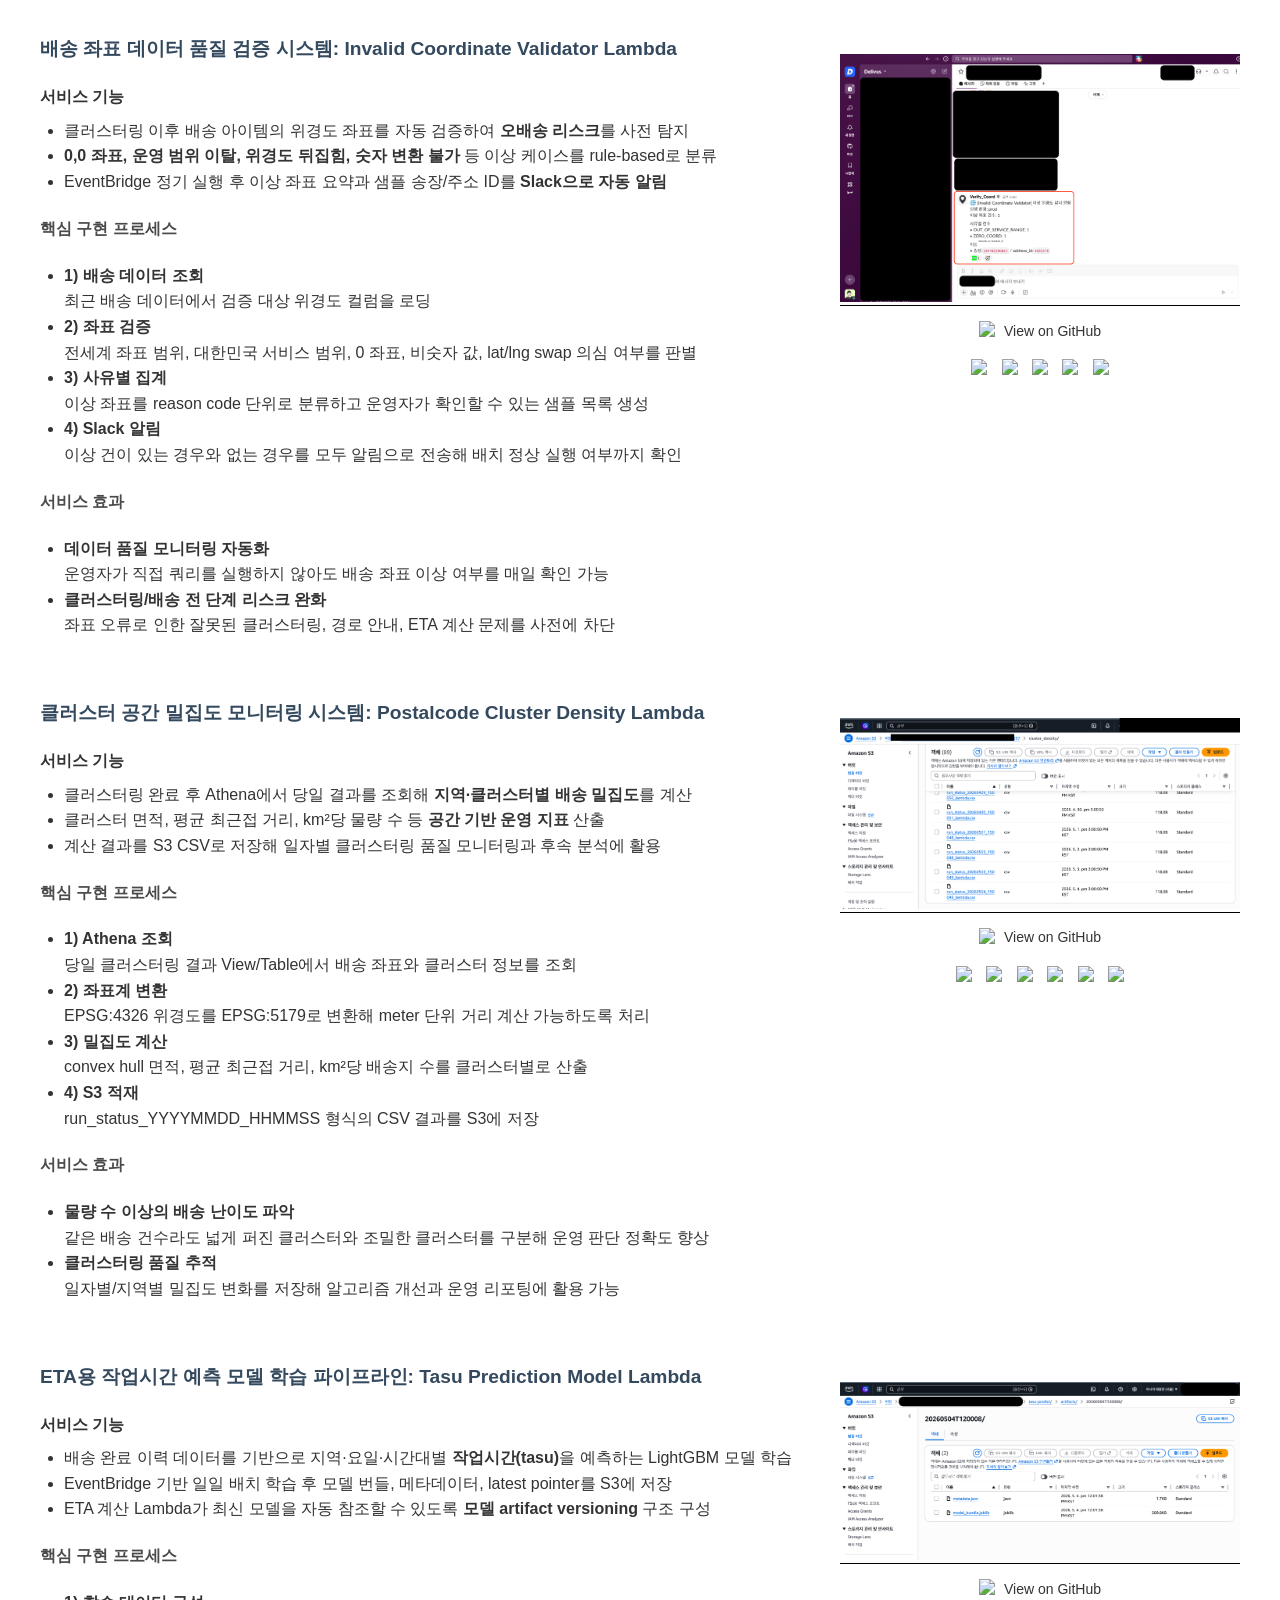
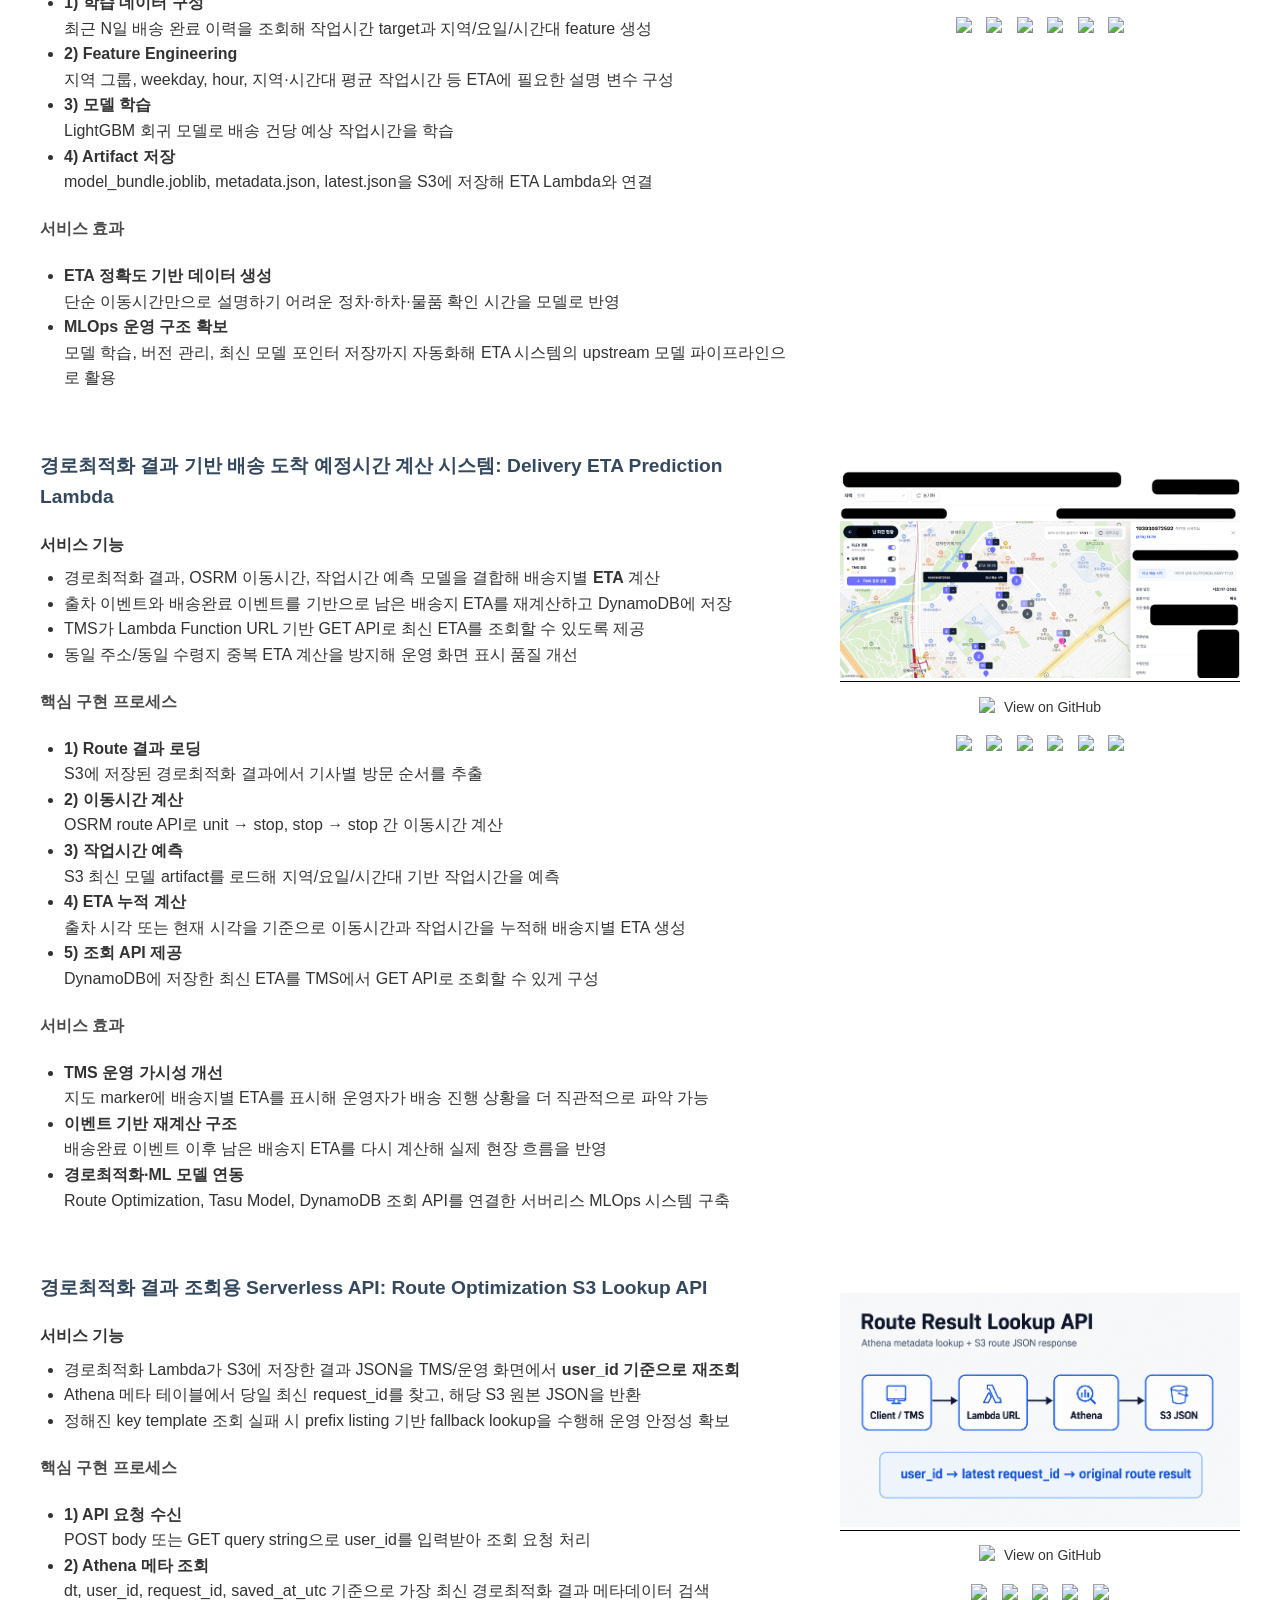
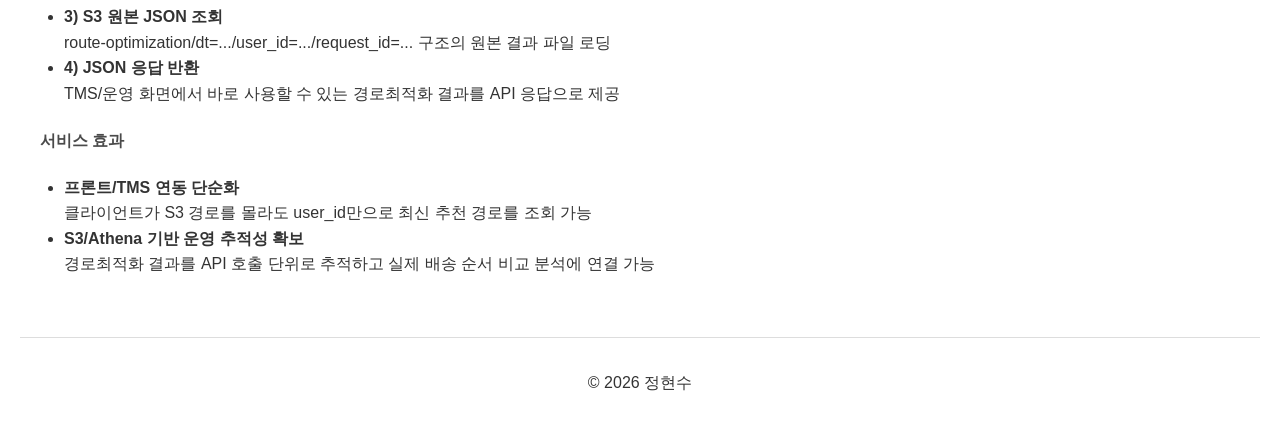
==== commit ad7cd15c: "update portfolio" ====
--- a/index.html
+++ b/index.html
@@ -881,69 +881,285 @@
             </div>
         </div>
 
-    </section>
-    <!-- ========================== -->
-    <!-- 🤖 Sub Projects 섹션 -->
-    <!-- ========================== -->
-    <section id="sub-projects">
-        <h2 class="section-divider">SUB PROJECTS</h2>
-
-        <!-- PDF 챗봇 -->
+
+
+        <!-- 지하주차장 경로 안내 Lambda -->
         <div class="project-container">
             <div class="project-details">
-                <h3>PDF 챗봇 LLM 프로젝트</h3>
+                <h3>지하주차장 POI 기반 실내 경로 안내 시스템: Basement Parking Route Guide Lambda</h3>
+
                 <p><strong>서비스 기능</strong></p>
                 <ul>
-                    <li>PDF 문서 요약 및 질의응답 챗봇</li>
-                </ul>
-                <p><strong>구현 내용</strong></p>
-                <ul>
-                    <li>LangChain + OpenAI API 기반 챗봇 구현</li>
-                    <li>RAG 기반 PDF 질의응답</li>
-                    <li>Gradio 인터페이스로 서비스 UI 구성</li>
-                </ul>
-            </div>
+                    <li>아파트·상업시설 지하주차장 내 <strong>출발 기둥/주차 위치에서 목적 동·라인까지의 최단 경로</strong>를 계산</li>
+                    <li>A* 기반 grid path 탐색으로 주차 구획, 기둥, 출입구 등 <strong>실내 POI 기반 경로 안내 이미지</strong> 생성</li>
+                    <li>결과 이미지를 S3에 저장하고 <strong>presigned URL</strong>로 반환하여 앱/운영 화면에서 바로 확인 가능</li>
+                </ul>
+
+                <h4>핵심 구현 프로세스</h4>
+                <ul>
+                    <li><strong>1) 사전 전처리</strong><br>지도, 장애물 grid, POI 데이터를 미리 생성해 S3에 저장</li>
+                    <li><strong>2) 요청 처리</strong><br>도로명주소, 지하층, 출발 POI, 목적 POI, 라인 그룹을 입력받아 해당 asset 조회</li>
+                    <li><strong>3) 경로 탐색</strong><br>A* 알고리즘으로 출발지에서 목적지까지 이동 가능한 최단 경로 계산</li>
+                    <li><strong>4) 이미지 렌더링</strong><br>지도 위에 경로 line, 출발지, 도착지 marker를 overlay하여 안내 이미지 생성</li>
+                </ul>
+
+                <h4>서비스 효과</h4>
+                <ul>
+                    <li><strong>Lambda 응답속도 개선</strong><br>요청 시점에 수행하던 무거운 지도 렌더링·grid 생성을 사전 전처리로 분리해 cold 상태 평균 약 25초에서 <strong>5초 이내</strong>로 단축</li>
+                    <li><strong>실내 이동 경험 개선</strong><br>지하주차장에서 목적 동/출입구를 찾기 어려운 문제를 POI 기반 경로 이미지로 해결</li>
+                </ul>
+            </div>
+
             <div class="project-thumbnail">
-                <a href="https://github.com/chrishyunstead/LLM_project_PDF_chatbot" target="_blank">
-                    <img src="PDF_챗봇이미지.jpg" alt="PDF 챗봇 프로젝트 썸네일">
-                </a>
+                <a href="https://github.com/chrishyunstead/Basement-Route" target="_blank">
+                    <img src="delivus_basement_route.png" alt="Basement Parking Route Guide Thumbnail">
+                </a>
+                <div class="view-on-github">
+                    <img src="https://img.icons8.com/ios-glyphs/30/000000/github.png" alt="GitHub Icon">
+                    <span>View on GitHub</span>
+                </div>
                 <div class="libraries-used">
                     <div class="library-item"><img src="https://img.shields.io/badge/Python-3776AB?style=for-the-badge&logo=python&logoColor=white"/></div>
-                    <div class="library-item"><img src="https://img.shields.io/badge/LangChain-3766AB?style=for-the-badge&logo=langchain&logoColor=white"/></div>
-                    <div class="library-item"><img src="https://img.shields.io/badge/OpenAI_API-232F3E?style=for-the-badge&logo=openai&logoColor=white"/></div>
-                    <div class="library-item"><img src="https://img.shields.io/badge/Gradio-09D3AC?style=for-the-badge&logo=gradio&logoColor=white"/></div>
-                </div>
-            </div>
-        </div>
-
-        <!-- 데이터 분석 챗봇 -->
+                    <div class="library-item"><img src="https://img.shields.io/badge/AWS%20Lambda-FF9900?style=for-the-badge&logo=awslambda&logoColor=white"/></div>
+                    <div class="library-item"><img src="https://img.shields.io/badge/Amazon%20S3-569A31?style=for-the-badge&logo=amazons3&logoColor=white"/></div>
+                    <div class="library-item"><img src="https://img.shields.io/badge/AWS%20SAM-232F3E?style=for-the-badge&logo=amazonaws&logoColor=white"/></div>
+                    <div class="library-item"><img src="https://img.shields.io/badge/Matplotlib-11557C?style=for-the-badge&logo=python&logoColor=white"/></div>
+                    <div class="library-item"><img src="https://img.shields.io/badge/Shapely-555555?style=for-the-badge&logo=python&logoColor=white"/></div>
+                </div>
+            </div>
+        </div>
+
+        <!-- 좌표 이상 검증 Lambda -->
         <div class="project-container">
             <div class="project-details">
-                <h3>데이터 분석 챗봇 LLM 프로젝트</h3>
+                <h3>배송 좌표 데이터 품질 검증 시스템: Invalid Coordinate Validator Lambda</h3>
+
                 <p><strong>서비스 기능</strong></p>
                 <ul>
-                    <li>CSV 데이터를 분석하고 시각화 정보를 제공하는 챗봇</li>
-                </ul>
-                <p><strong>구현 내용</strong></p>
-                <ul>
-                    <li>LangChain + OpenAI API 기반 데이터 분석 챗봇</li>
-                    <li>Pandas, Matplotlib 기반 데이터 처리 및 시각화</li>
-                    <li>Gradio 인터페이스 제공</li>
-                </ul>
-            </div>
+                    <li>클러스터링 이후 배송 아이템의 위경도 좌표를 자동 검증하여 <strong>오배송 리스크</strong>를 사전 탐지</li>
+                    <li><strong>0,0 좌표, 운영 범위 이탈, 위경도 뒤집힘, 숫자 변환 불가</strong> 등 이상 케이스를 rule-based로 분류</li>
+                    <li>EventBridge 정기 실행 후 이상 좌표 요약과 샘플 송장/주소 ID를 <strong>Slack으로 자동 알림</strong></li>
+                </ul>
+
+                <h4>핵심 구현 프로세스</h4>
+                <ul>
+                    <li><strong>1) 배송 데이터 조회</strong><br>최근 배송 데이터에서 검증 대상 위경도 컬럼을 로딩</li>
+                    <li><strong>2) 좌표 검증</strong><br>전세계 좌표 범위, 대한민국 서비스 범위, 0 좌표, 비숫자 값, lat/lng swap 의심 여부를 판별</li>
+                    <li><strong>3) 사유별 집계</strong><br>이상 좌표를 reason code 단위로 분류하고 운영자가 확인할 수 있는 샘플 목록 생성</li>
+                    <li><strong>4) Slack 알림</strong><br>이상 건이 있는 경우와 없는 경우를 모두 알림으로 전송해 배치 정상 실행 여부까지 확인</li>
+                </ul>
+
+                <h4>서비스 효과</h4>
+                <ul>
+                    <li><strong>데이터 품질 모니터링 자동화</strong><br>운영자가 직접 쿼리를 실행하지 않아도 배송 좌표 이상 여부를 매일 확인 가능</li>
+                    <li><strong>클러스터링/배송 전 단계 리스크 완화</strong><br>좌표 오류로 인한 잘못된 클러스터링, 경로 안내, ETA 계산 문제를 사전에 차단</li>
+                </ul>
+            </div>
+
             <div class="project-thumbnail">
-                <a href="https://github.com/chrishyunstead/LLM_project_DA_chatbot" target="_blank">
-                    <img src="DA_챗봇.jpg" alt="데이터 분석 챗봇 프로젝트 썸네일">
-                </a>
+                <a href="https://github.com/chrishyunstead/Verify-Coordinates" target="_blank">
+                    <img src="delivus_verify_coordinates.png" alt="Invalid Coordinate Validator Thumbnail">
+                </a>
+                <div class="view-on-github">
+                    <img src="https://img.icons8.com/ios-glyphs/30/000000/github.png" alt="GitHub Icon">
+                    <span>View on GitHub</span>
+                </div>
                 <div class="libraries-used">
                     <div class="library-item"><img src="https://img.shields.io/badge/Python-3776AB?style=for-the-badge&logo=python&logoColor=white"/></div>
+                    <div class="library-item"><img src="https://img.shields.io/badge/AWS%20Lambda-FF9900?style=for-the-badge&logo=awslambda&logoColor=white"/></div>
+                    <div class="library-item"><img src="https://img.shields.io/badge/EventBridge-7B3FE4?style=for-the-badge&logo=amazonaws&logoColor=white"/></div>
+                    <div class="library-item"><img src="https://img.shields.io/badge/Slack-4A154B?style=for-the-badge&logo=slack&logoColor=white"/></div>
+                    <div class="library-item"><img src="https://img.shields.io/badge/MySQL-4479A1?style=for-the-badge&logo=mysql&logoColor=white"/></div>
+                </div>
+            </div>
+        </div>
+
+        <!-- 클러스터 밀집도 계산 Lambda -->
+        <div class="project-container">
+            <div class="project-details">
+                <h3>클러스터 공간 밀집도 모니터링 시스템: Postalcode Cluster Density Lambda</h3>
+
+                <p><strong>서비스 기능</strong></p>
+                <ul>
+                    <li>클러스터링 완료 후 Athena에서 당일 결과를 조회해 <strong>지역·클러스터별 배송 밀집도</strong>를 계산</li>
+                    <li>클러스터 면적, 평균 최근접 거리, km²당 물량 수 등 <strong>공간 기반 운영 지표</strong> 산출</li>
+                    <li>계산 결과를 S3 CSV로 저장해 일자별 클러스터링 품질 모니터링과 후속 분석에 활용</li>
+                </ul>
+
+                <h4>핵심 구현 프로세스</h4>
+                <ul>
+                    <li><strong>1) Athena 조회</strong><br>당일 클러스터링 결과 View/Table에서 배송 좌표와 클러스터 정보를 조회</li>
+                    <li><strong>2) 좌표계 변환</strong><br>EPSG:4326 위경도를 EPSG:5179로 변환해 meter 단위 거리 계산 가능하도록 처리</li>
+                    <li><strong>3) 밀집도 계산</strong><br>convex hull 면적, 평균 최근접 거리, km²당 배송지 수를 클러스터별로 산출</li>
+                    <li><strong>4) S3 적재</strong><br>run_status_YYYYMMDD_HHMMSS 형식의 CSV 결과를 S3에 저장</li>
+                </ul>
+
+                <h4>서비스 효과</h4>
+                <ul>
+                    <li><strong>물량 수 이상의 배송 난이도 파악</strong><br>같은 배송 건수라도 넓게 퍼진 클러스터와 조밀한 클러스터를 구분해 운영 판단 정확도 향상</li>
+                    <li><strong>클러스터링 품질 추적</strong><br>일자별/지역별 밀집도 변화를 저장해 알고리즘 개선과 운영 리포팅에 활용 가능</li>
+                </ul>
+            </div>
+
+            <div class="project-thumbnail">
+                <a href="https://github.com/chrishyunstead/postalcode_cluster-density" target="_blank">
+                    <img src="delivus_cluster_density.png" alt="Postalcode Cluster Density Thumbnail">
+                </a>
+                <div class="view-on-github">
+                    <img src="https://img.icons8.com/ios-glyphs/30/000000/github.png" alt="GitHub Icon">
+                    <span>View on GitHub</span>
+                </div>
+                <div class="libraries-used">
+                    <div class="library-item"><img src="https://img.shields.io/badge/Python-3776AB?style=for-the-badge&logo=python&logoColor=white"/></div>
+                    <div class="library-item"><img src="https://img.shields.io/badge/AWS%20Lambda-FF9900?style=for-the-badge&logo=awslambda&logoColor=white"/></div>
+                    <div class="library-item"><img src="https://img.shields.io/badge/Athena-232F3E?style=for-the-badge&logo=amazonaws&logoColor=white"/></div>
+                    <div class="library-item"><img src="https://img.shields.io/badge/Amazon%20S3-569A31?style=for-the-badge&logo=amazons3&logoColor=white"/></div>
                     <div class="library-item"><img src="https://img.shields.io/badge/Pandas-150458?style=for-the-badge&logo=pandas&logoColor=white"/></div>
-                    <div class="library-item"><img src="https://img.shields.io/badge/Matplotlib-000000?style=for-the-badge&logo=matplotlib&logoColor=white"/></div>
-                    <div class="library-item"><img src="https://img.shields.io/badge/OpenAI_API-232F3E?style=for-the-badge&logo=openai&logoColor=white"/></div>
-                    <div class="library-item"><img src="https://img.shields.io/badge/Gradio-09D3AC?style=for-the-badge&logo=gradio&logoColor=white"/></div>
-                </div>
-            </div>
-        </div>
+                    <div class="library-item"><img src="https://img.shields.io/badge/GeoPandas-0A6CBF?style=for-the-badge&logo=python&logoColor=white"/></div>
+                </div>
+            </div>
+        </div>
+
+        <!-- 타수 예측 모델 학습 Lambda -->
+        <div class="project-container">
+            <div class="project-details">
+                <h3>ETA용 작업시간 예측 모델 학습 파이프라인: Tasu Prediction Model Lambda</h3>
+
+                <p><strong>서비스 기능</strong></p>
+                <ul>
+                    <li>배송 완료 이력 데이터를 기반으로 지역·요일·시간대별 <strong>작업시간(tasu)</strong>을 예측하는 LightGBM 모델 학습</li>
+                    <li>EventBridge 기반 일일 배치 학습 후 모델 번들, 메타데이터, latest pointer를 S3에 저장</li>
+                    <li>ETA 계산 Lambda가 최신 모델을 자동 참조할 수 있도록 <strong>모델 artifact versioning</strong> 구조 구성</li>
+                </ul>
+
+                <h4>핵심 구현 프로세스</h4>
+                <ul>
+                    <li><strong>1) 학습 데이터 구성</strong><br>최근 N일 배송 완료 이력을 조회해 작업시간 target과 지역/요일/시간대 feature 생성</li>
+                    <li><strong>2) Feature Engineering</strong><br>지역 그룹, weekday, hour, 지역·시간대 평균 작업시간 등 ETA에 필요한 설명 변수 구성</li>
+                    <li><strong>3) 모델 학습</strong><br>LightGBM 회귀 모델로 배송 건당 예상 작업시간을 학습</li>
+                    <li><strong>4) Artifact 저장</strong><br>model_bundle.joblib, metadata.json, latest.json을 S3에 저장해 ETA Lambda와 연결</li>
+                </ul>
+
+                <h4>서비스 효과</h4>
+                <ul>
+                    <li><strong>ETA 정확도 기반 데이터 생성</strong><br>단순 이동시간만으로 설명하기 어려운 정차·하차·물품 확인 시간을 모델로 반영</li>
+                    <li><strong>MLOps 운영 구조 확보</strong><br>모델 학습, 버전 관리, 최신 모델 포인터 저장까지 자동화해 ETA 시스템의 upstream 모델 파이프라인으로 활용</li>
+                </ul>
+            </div>
+
+            <div class="project-thumbnail">
+                <a href="https://github.com/chrishyunstead/Tasu-Predict-model" target="_blank">
+                    <img src="delivus_tasu_predict_model.png" alt="Tasu Prediction Model Thumbnail">
+                </a>
+                <div class="view-on-github">
+                    <img src="https://img.icons8.com/ios-glyphs/30/000000/github.png" alt="GitHub Icon">
+                    <span>View on GitHub</span>
+                </div>
+                <div class="libraries-used">
+                    <div class="library-item"><img src="https://img.shields.io/badge/Python-3776AB?style=for-the-badge&logo=python&logoColor=white"/></div>
+                    <div class="library-item"><img src="https://img.shields.io/badge/LightGBM-00A65A?style=for-the-badge&logo=leaflet&logoColor=white"/></div>
+                    <div class="library-item"><img src="https://img.shields.io/badge/scikit--learn-F7931E?style=for-the-badge&logo=scikit-learn&logoColor=white"/></div>
+                    <div class="library-item"><img src="https://img.shields.io/badge/AWS%20Lambda-FF9900?style=for-the-badge&logo=awslambda&logoColor=white"/></div>
+                    <div class="library-item"><img src="https://img.shields.io/badge/Amazon%20S3-569A31?style=for-the-badge&logo=amazons3&logoColor=white"/></div>
+                    <div class="library-item"><img src="https://img.shields.io/badge/joblib-333333?style=for-the-badge&logo=python&logoColor=white"/></div>
+                </div>
+            </div>
+        </div>
+
+        <!-- 배송 ETA 계산 Lambda -->
+        <div class="project-container">
+            <div class="project-details">
+                <h3>경로최적화 결과 기반 배송 도착 예정시간 계산 시스템: Delivery ETA Prediction Lambda</h3>
+
+                <p><strong>서비스 기능</strong></p>
+                <ul>
+                    <li>경로최적화 결과, OSRM 이동시간, 작업시간 예측 모델을 결합해 배송지별 <strong>ETA</strong> 계산</li>
+                    <li>출차 이벤트와 배송완료 이벤트를 기반으로 남은 배송지 ETA를 재계산하고 DynamoDB에 저장</li>
+                    <li>TMS가 Lambda Function URL 기반 GET API로 최신 ETA를 조회할 수 있도록 제공</li>
+                    <li>동일 주소/동일 수령지 중복 ETA 계산을 방지해 운영 화면 표시 품질 개선</li>
+                </ul>
+
+                <h4>핵심 구현 프로세스</h4>
+                <ul>
+                    <li><strong>1) Route 결과 로딩</strong><br>S3에 저장된 경로최적화 결과에서 기사별 방문 순서를 추출</li>
+                    <li><strong>2) 이동시간 계산</strong><br>OSRM route API로 unit → stop, stop → stop 간 이동시간 계산</li>
+                    <li><strong>3) 작업시간 예측</strong><br>S3 최신 모델 artifact를 로드해 지역/요일/시간대 기반 작업시간을 예측</li>
+                    <li><strong>4) ETA 누적 계산</strong><br>출차 시각 또는 현재 시각을 기준으로 이동시간과 작업시간을 누적해 배송지별 ETA 생성</li>
+                    <li><strong>5) 조회 API 제공</strong><br>DynamoDB에 저장한 최신 ETA를 TMS에서 GET API로 조회할 수 있게 구성</li>
+                </ul>
+
+                <h4>서비스 효과</h4>
+                <ul>
+                    <li><strong>TMS 운영 가시성 개선</strong><br>지도 marker에 배송지별 ETA를 표시해 운영자가 배송 진행 상황을 더 직관적으로 파악 가능</li>
+                    <li><strong>이벤트 기반 재계산 구조</strong><br>배송완료 이벤트 이후 남은 배송지 ETA를 다시 계산해 실제 현장 흐름을 반영</li>
+                    <li><strong>경로최적화·ML 모델 연동</strong><br>Route Optimization, Tasu Model, DynamoDB 조회 API를 연결한 서버리스 MLOps 시스템 구축</li>
+                </ul>
+            </div>
+
+            <div class="project-thumbnail">
+                <a href="https://github.com/chrishyunstead/Tasu-ETA" target="_blank">
+                    <img src="delivus_tasu_eta.png" alt="Delivery ETA Prediction Thumbnail">
+                </a>
+                <div class="view-on-github">
+                    <img src="https://img.icons8.com/ios-glyphs/30/000000/github.png" alt="GitHub Icon">
+                    <span>View on GitHub</span>
+                </div>
+                <div class="libraries-used">
+                    <div class="library-item"><img src="https://img.shields.io/badge/Python-3776AB?style=for-the-badge&logo=python&logoColor=white"/></div>
+                    <div class="library-item"><img src="https://img.shields.io/badge/AWS%20Lambda-FF9900?style=for-the-badge&logo=awslambda&logoColor=white"/></div>
+                    <div class="library-item"><img src="https://img.shields.io/badge/EventBridge-7B3FE4?style=for-the-badge&logo=amazonaws&logoColor=white"/></div>
+                    <div class="library-item"><img src="https://img.shields.io/badge/DynamoDB-4053D6?style=for-the-badge&logo=amazondynamodb&logoColor=white"/></div>
+                    <div class="library-item"><img src="https://img.shields.io/badge/Amazon%20S3-569A31?style=for-the-badge&logo=amazons3&logoColor=white"/></div>
+                    <div class="library-item"><img src="https://img.shields.io/badge/OSRM-000000?style=for-the-badge&logo=OpenStreetMap&logoColor=white"/></div>
+                </div>
+            </div>
+        </div>
+
+        <!-- 경로최적화 결과 조회 API -->
+        <div class="project-container">
+            <div class="project-details">
+                <h3>경로최적화 결과 조회용 Serverless API: Route Optimization S3 Lookup API</h3>
+
+                <p><strong>서비스 기능</strong></p>
+                <ul>
+                    <li>경로최적화 Lambda가 S3에 저장한 결과 JSON을 TMS/운영 화면에서 <strong>user_id 기준으로 재조회</strong></li>
+                    <li>Athena 메타 테이블에서 당일 최신 request_id를 찾고, 해당 S3 원본 JSON을 반환</li>
+                    <li>정해진 key template 조회 실패 시 prefix listing 기반 fallback lookup을 수행해 운영 안정성 확보</li>
+                </ul>
+
+                <h4>핵심 구현 프로세스</h4>
+                <ul>
+                    <li><strong>1) API 요청 수신</strong><br>POST body 또는 GET query string으로 user_id를 입력받아 조회 요청 처리</li>
+                    <li><strong>2) Athena 메타 조회</strong><br>dt, user_id, request_id, saved_at_utc 기준으로 가장 최신 경로최적화 결과 메타데이터 검색</li>
+                    <li><strong>3) S3 원본 JSON 조회</strong><br>route-optimization/dt=.../user_id=.../request_id=... 구조의 원본 결과 파일 로딩</li>
+                    <li><strong>4) JSON 응답 반환</strong><br>TMS/운영 화면에서 바로 사용할 수 있는 경로최적화 결과를 API 응답으로 제공</li>
+                </ul>
+
+                <h4>서비스 효과</h4>
+                <ul>
+                    <li><strong>프론트/TMS 연동 단순화</strong><br>클라이언트가 S3 경로를 몰라도 user_id만으로 최신 추천 경로를 조회 가능</li>
+                    <li><strong>S3/Athena 기반 운영 추적성 확보</strong><br>경로최적화 결과를 API 호출 단위로 추적하고 실제 배송 순서 비교 분석에 연결 가능</li>
+                </ul>
+            </div>
+
+            <div class="project-thumbnail">
+                <a href="https://github.com/chrishyunstead/lookupAPI_route-optimization" target="_blank">
+                    <img src="delivus_route_lookup_api.png" alt="Route Optimization S3 Lookup API Thumbnail">
+                </a>
+                <div class="view-on-github">
+                    <img src="https://img.icons8.com/ios-glyphs/30/000000/github.png" alt="GitHub Icon">
+                    <span>View on GitHub</span>
+                </div>
+                <div class="libraries-used">
+                    <div class="library-item"><img src="https://img.shields.io/badge/Python-3776AB?style=for-the-badge&logo=python&logoColor=white"/></div>
+                    <div class="library-item"><img src="https://img.shields.io/badge/AWS%20Lambda-FF9900?style=for-the-badge&logo=awslambda&logoColor=white"/></div>
+                    <div class="library-item"><img src="https://img.shields.io/badge/Athena-232F3E?style=for-the-badge&logo=amazonaws&logoColor=white"/></div>
+                    <div class="library-item"><img src="https://img.shields.io/badge/Amazon%20S3-569A31?style=for-the-badge&logo=amazons3&logoColor=white"/></div>
+                    <div class="library-item"><img src="https://img.shields.io/badge/API-333333?style=for-the-badge&logo=fastapi&logoColor=white"/></div>
+                </div>
+            </div>
+        </div>
+
     </section>
 </main>
 <footer>
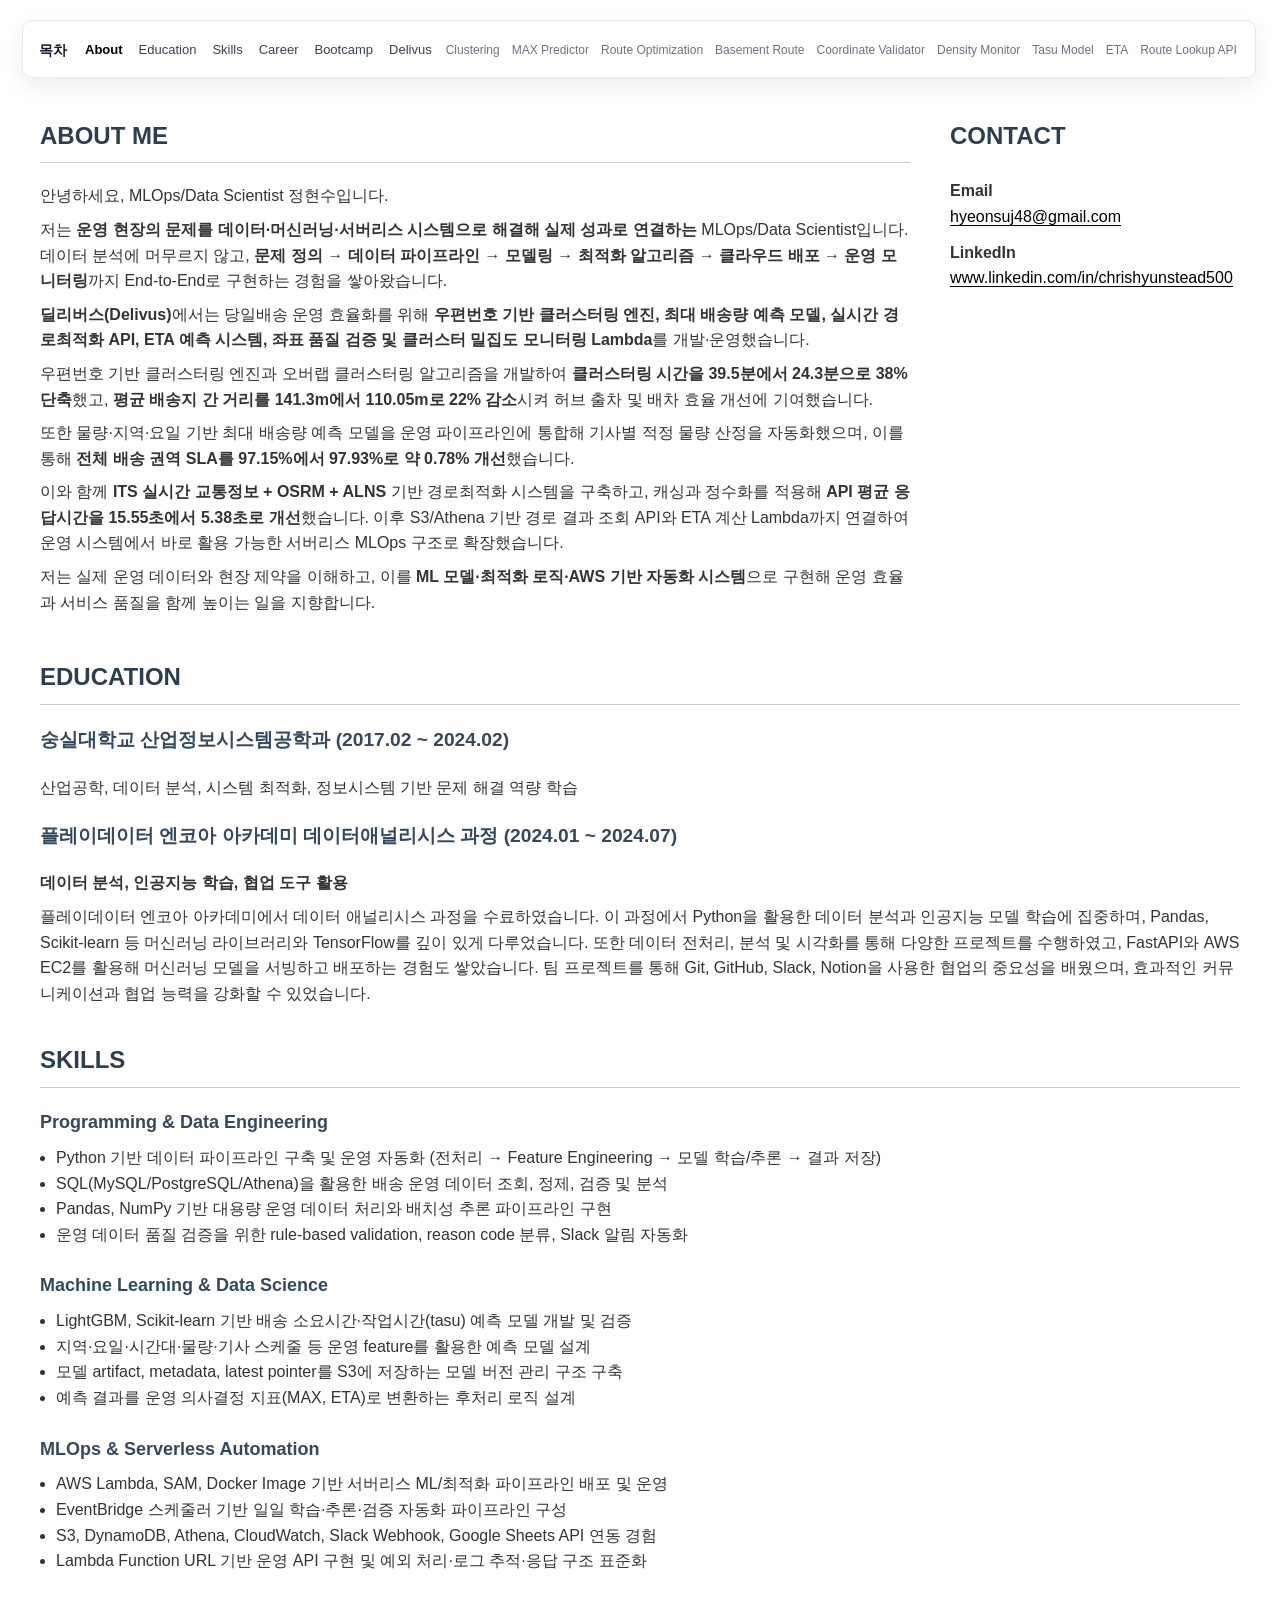
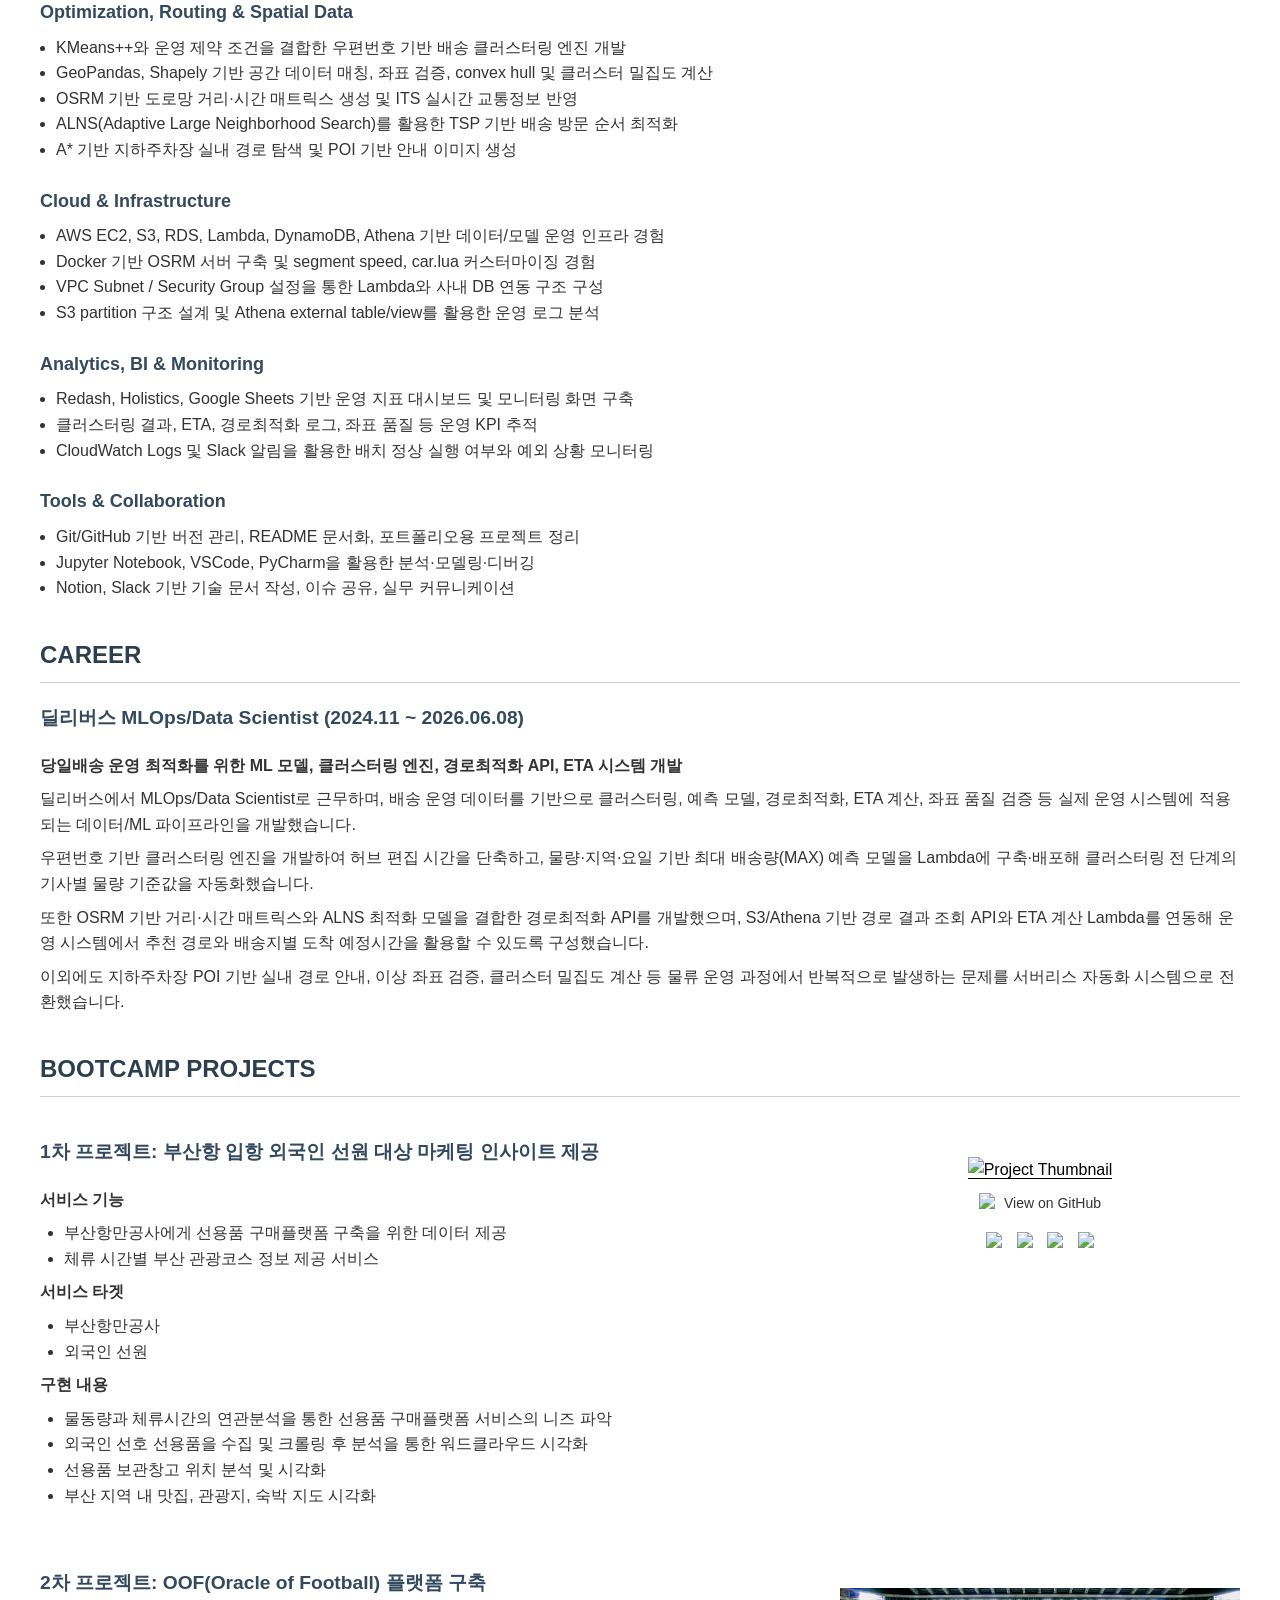
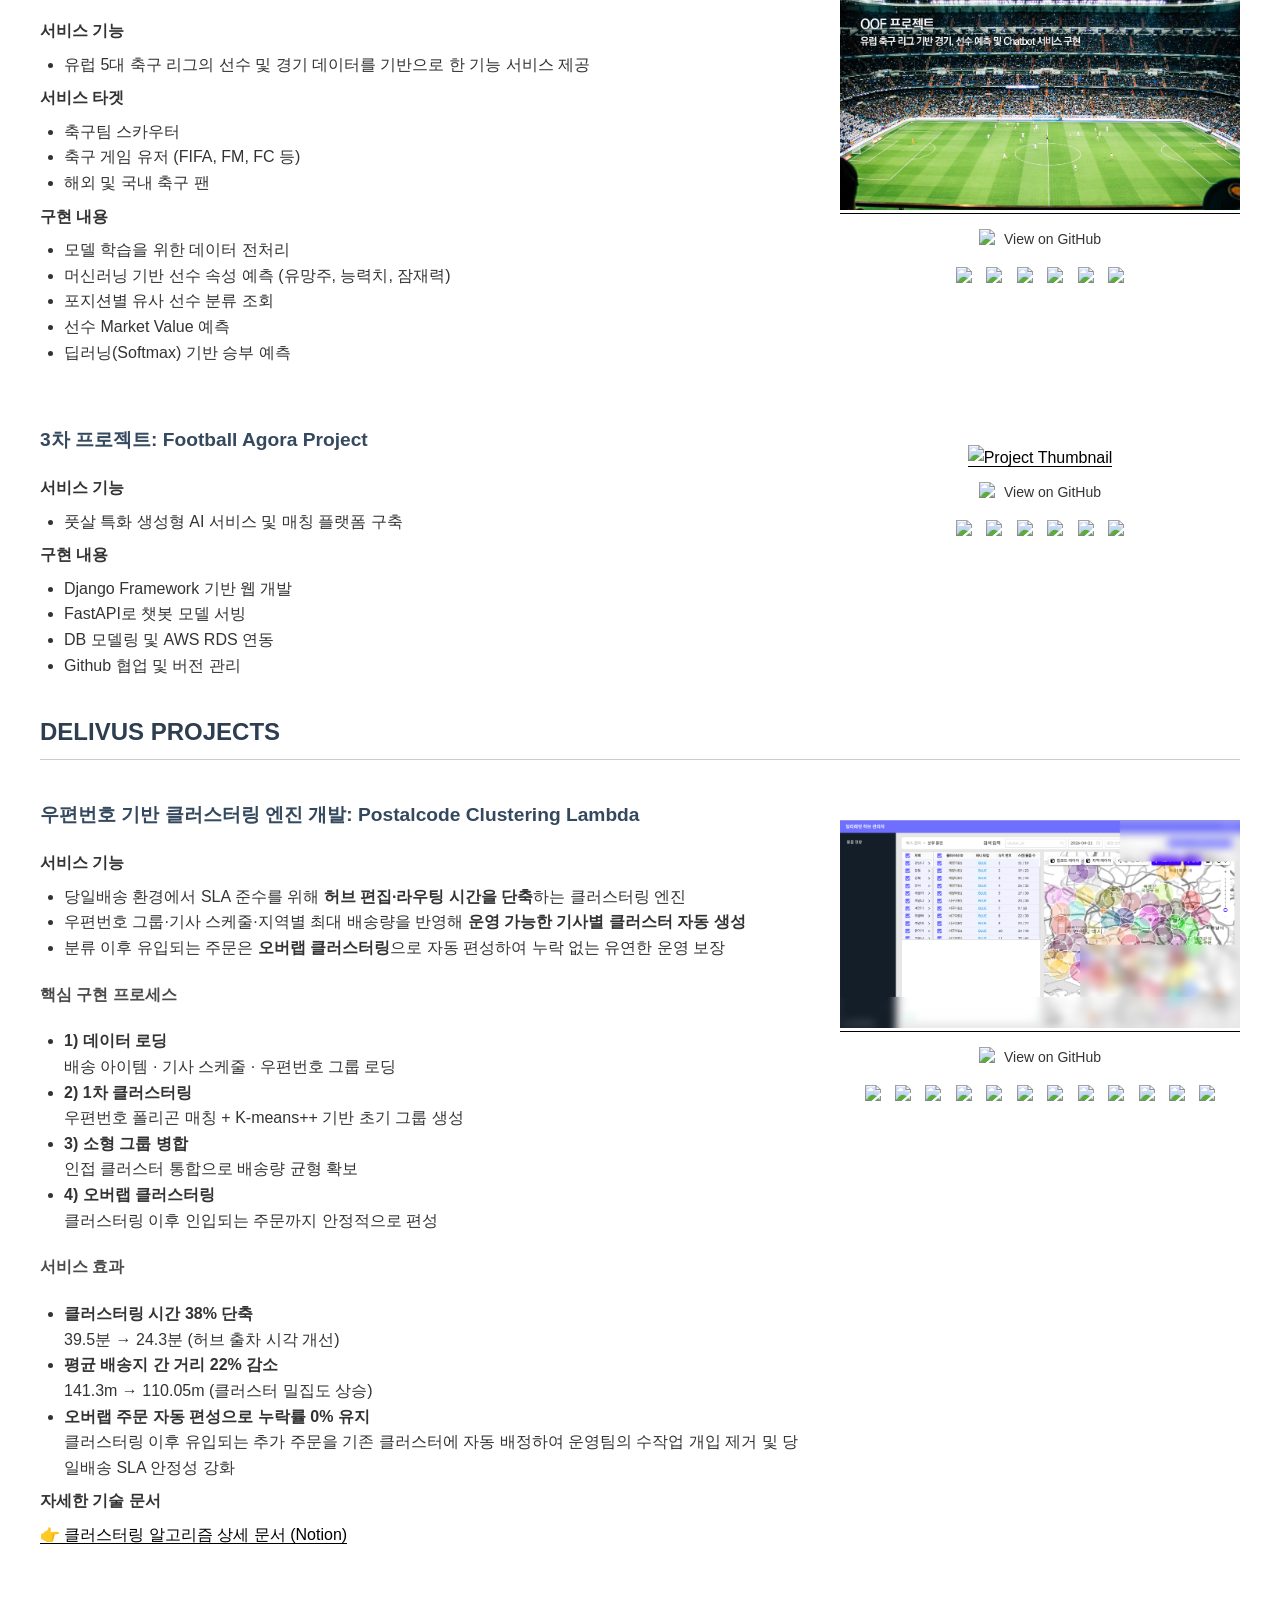
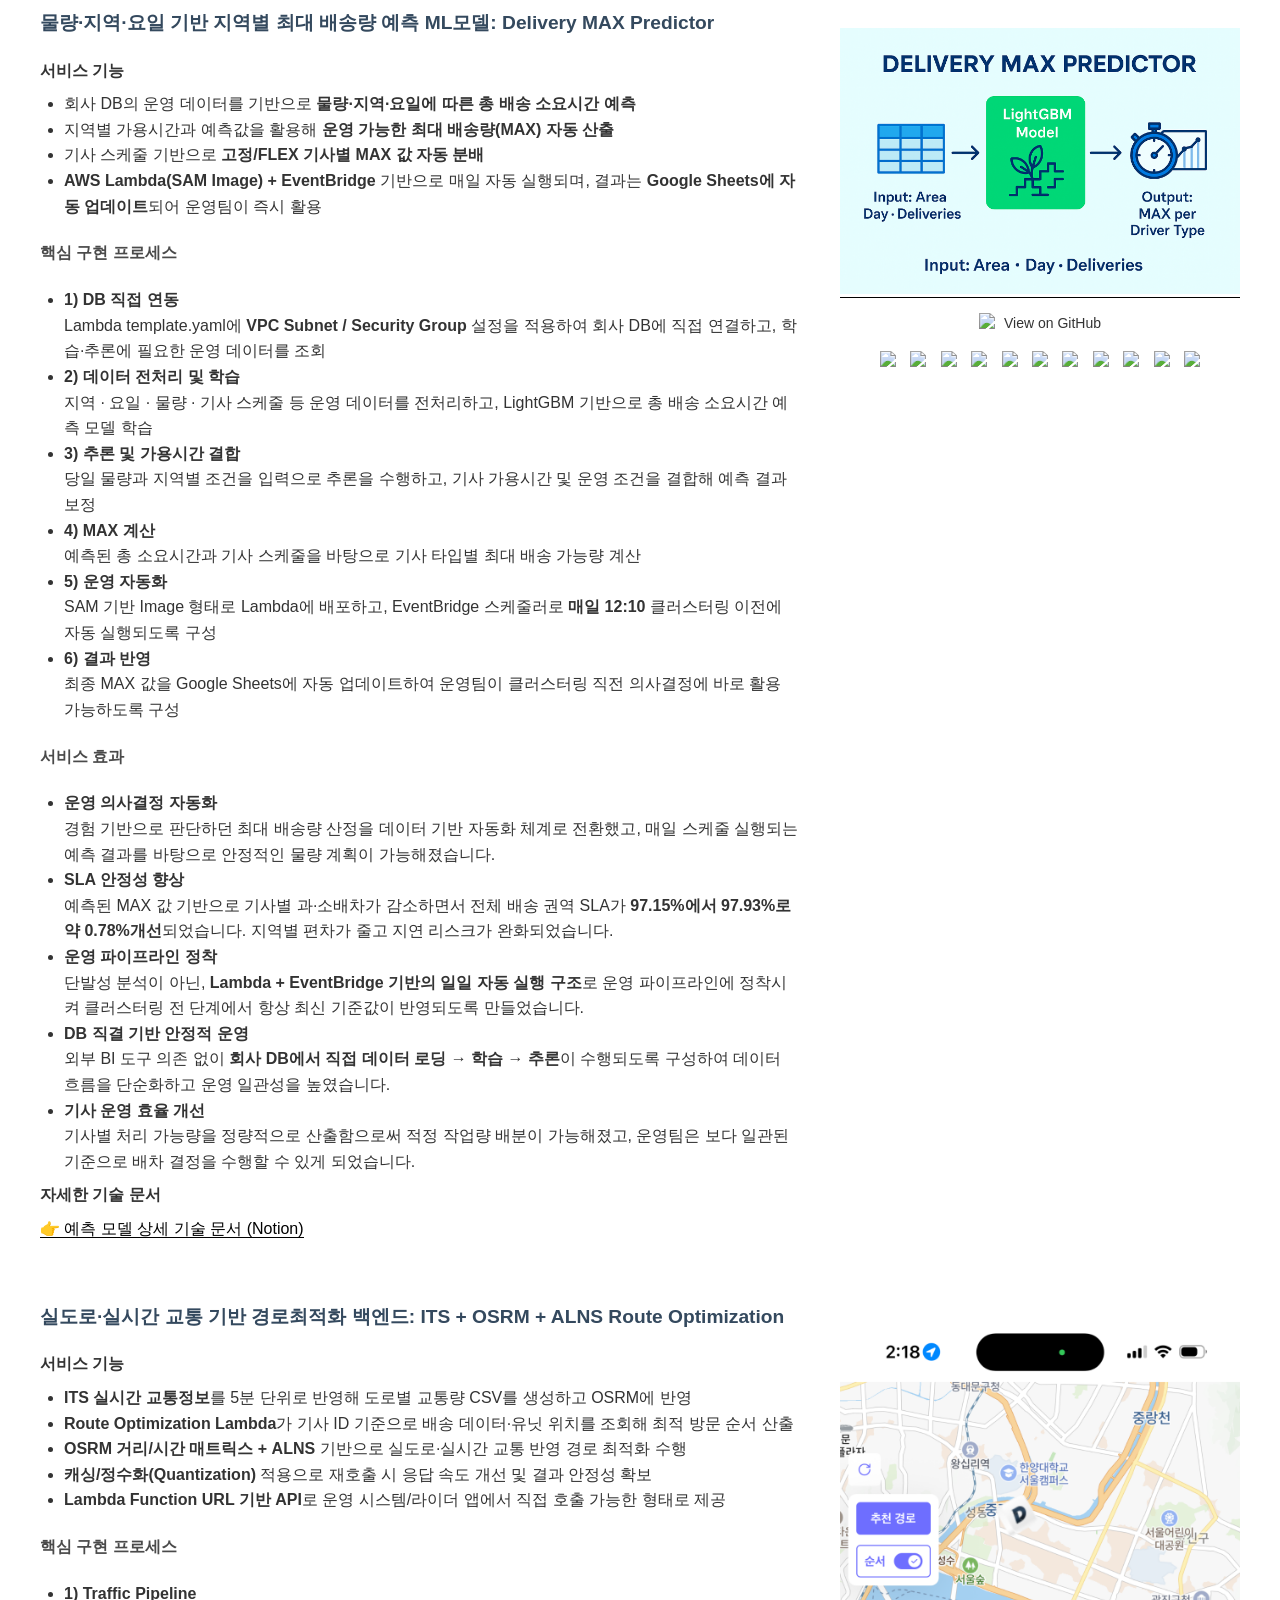
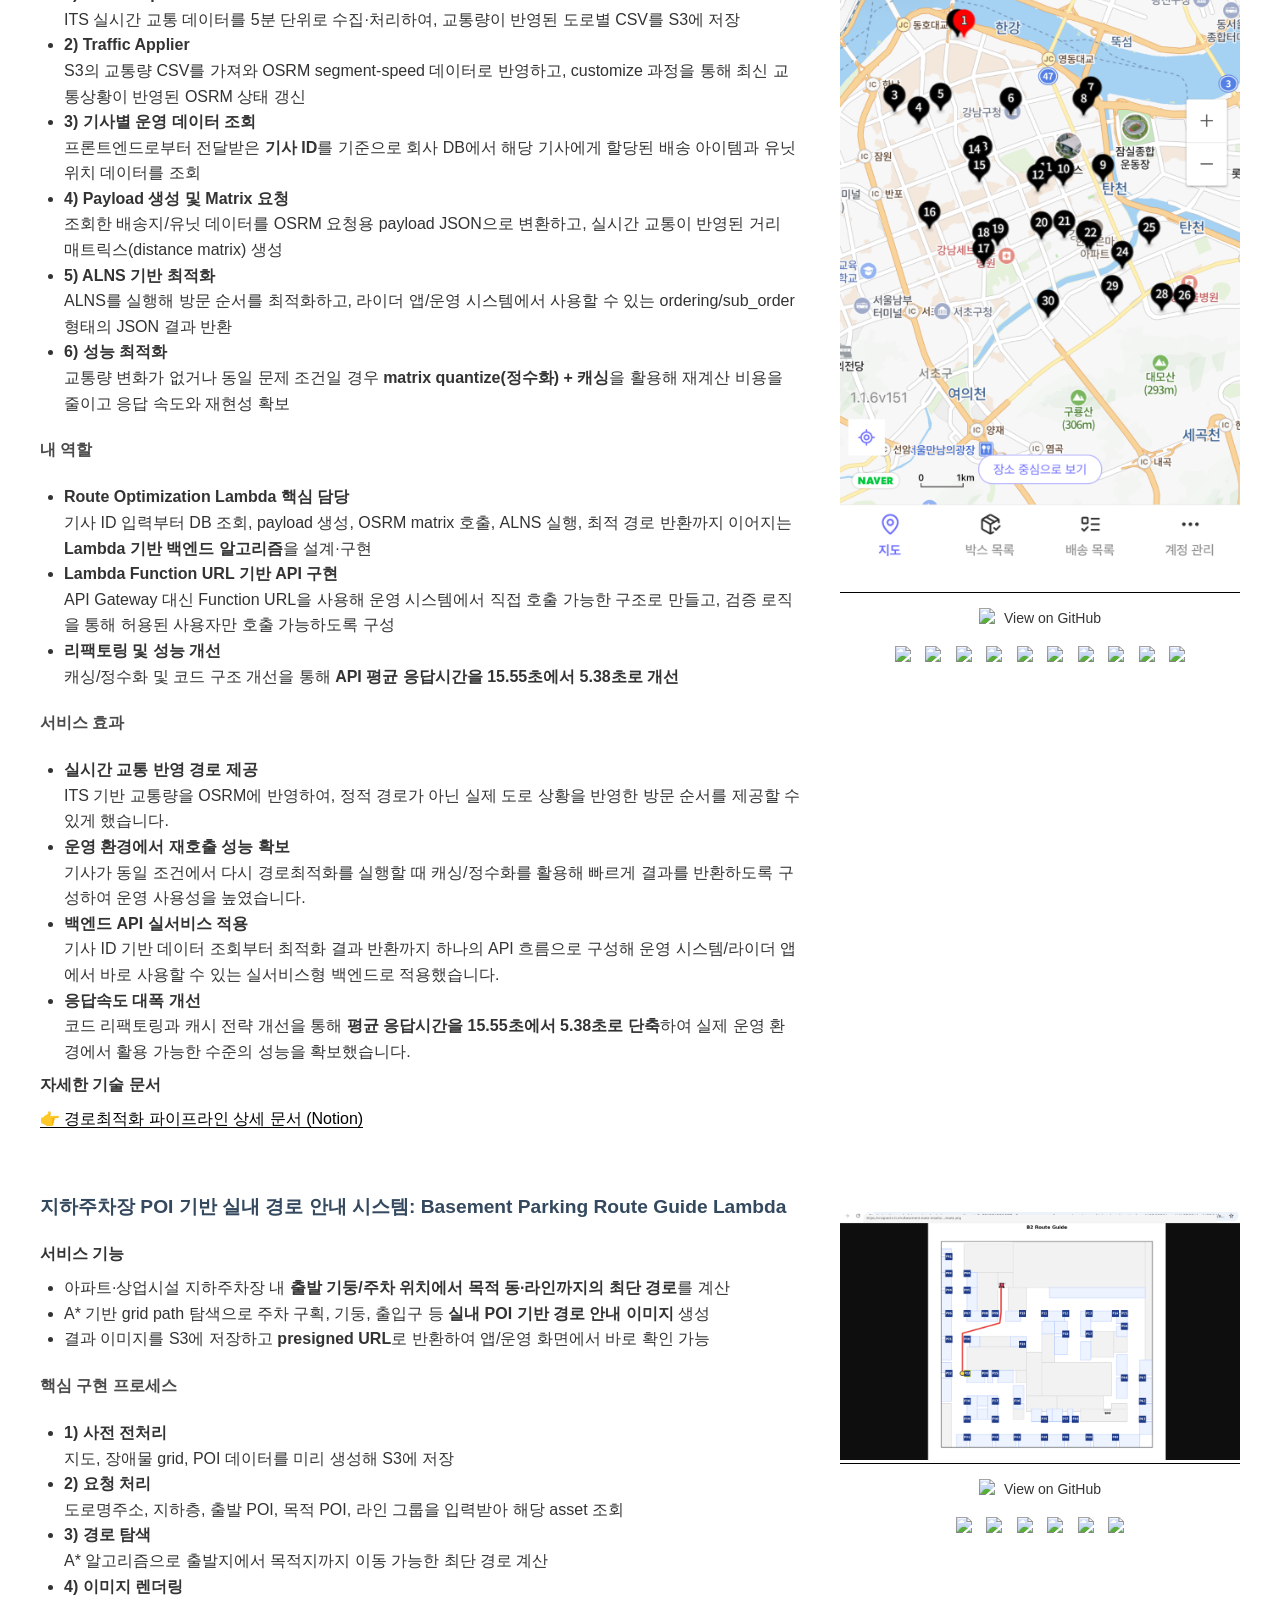
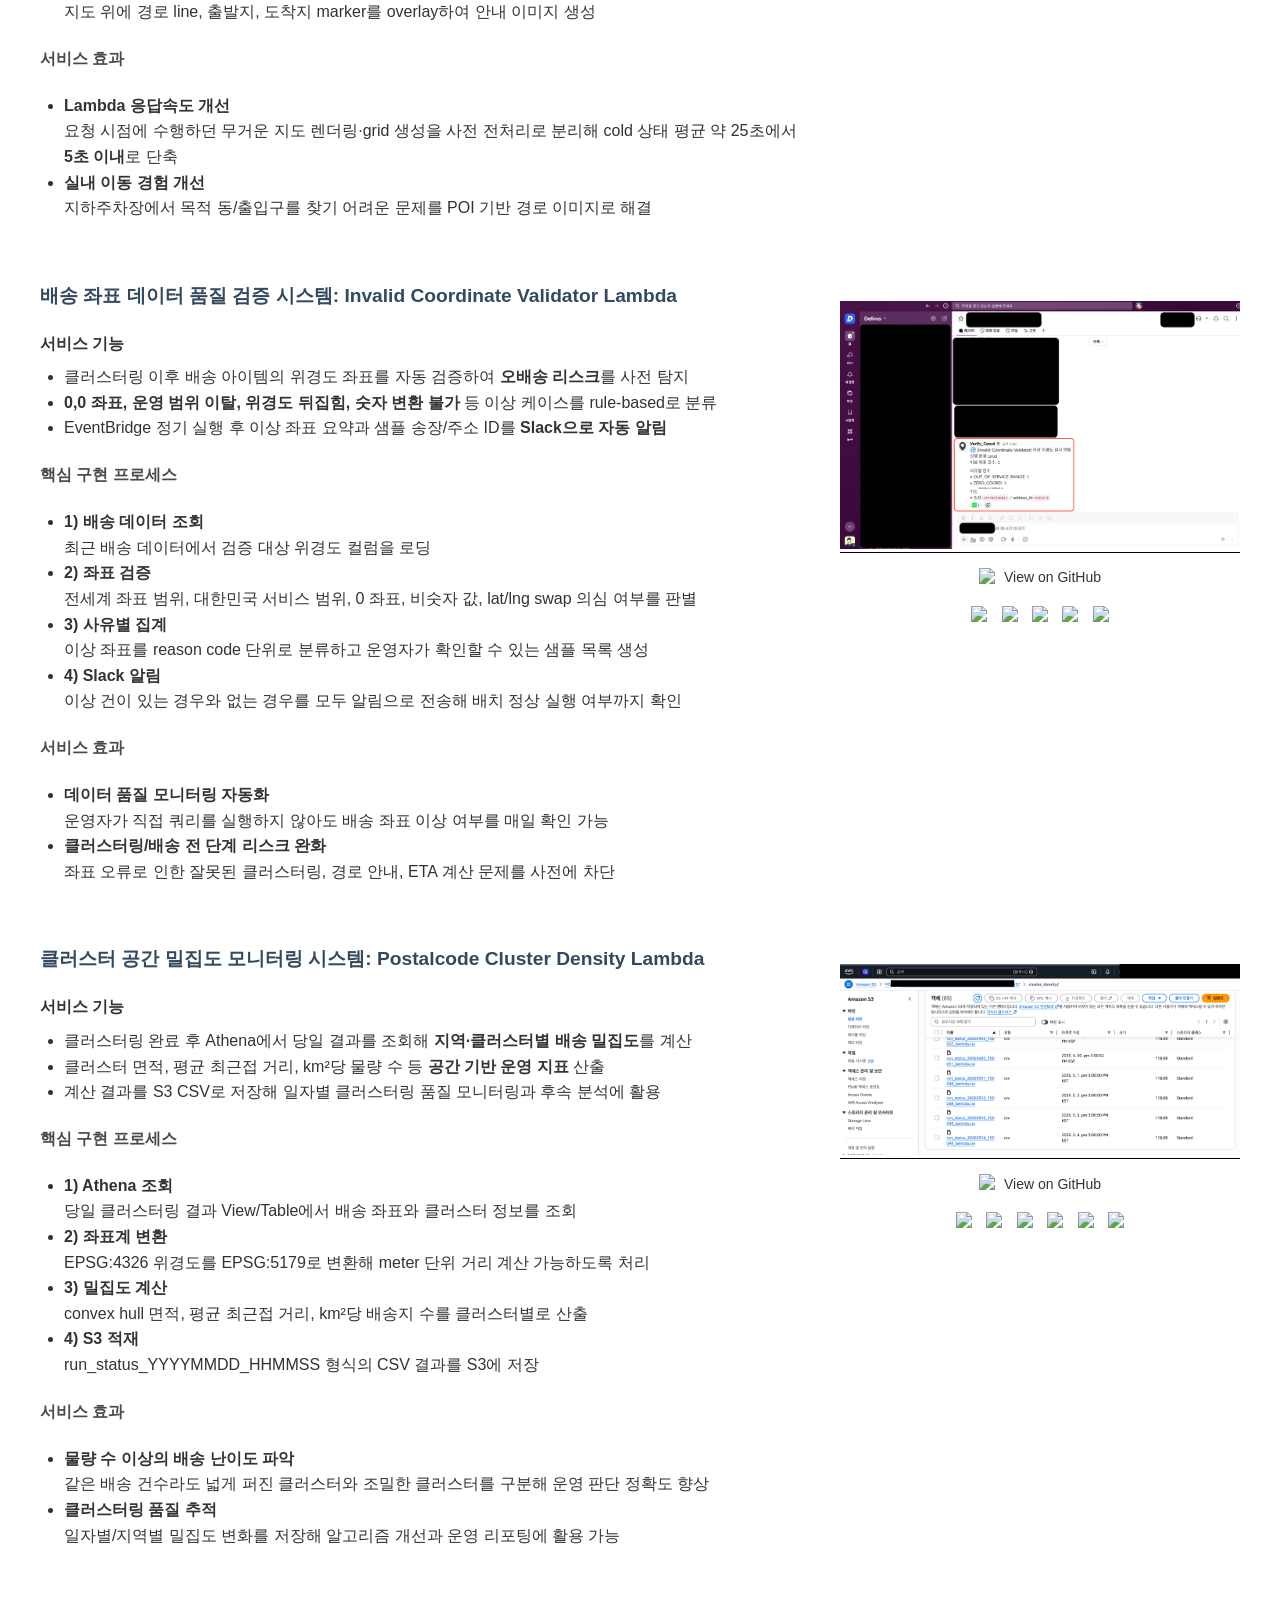
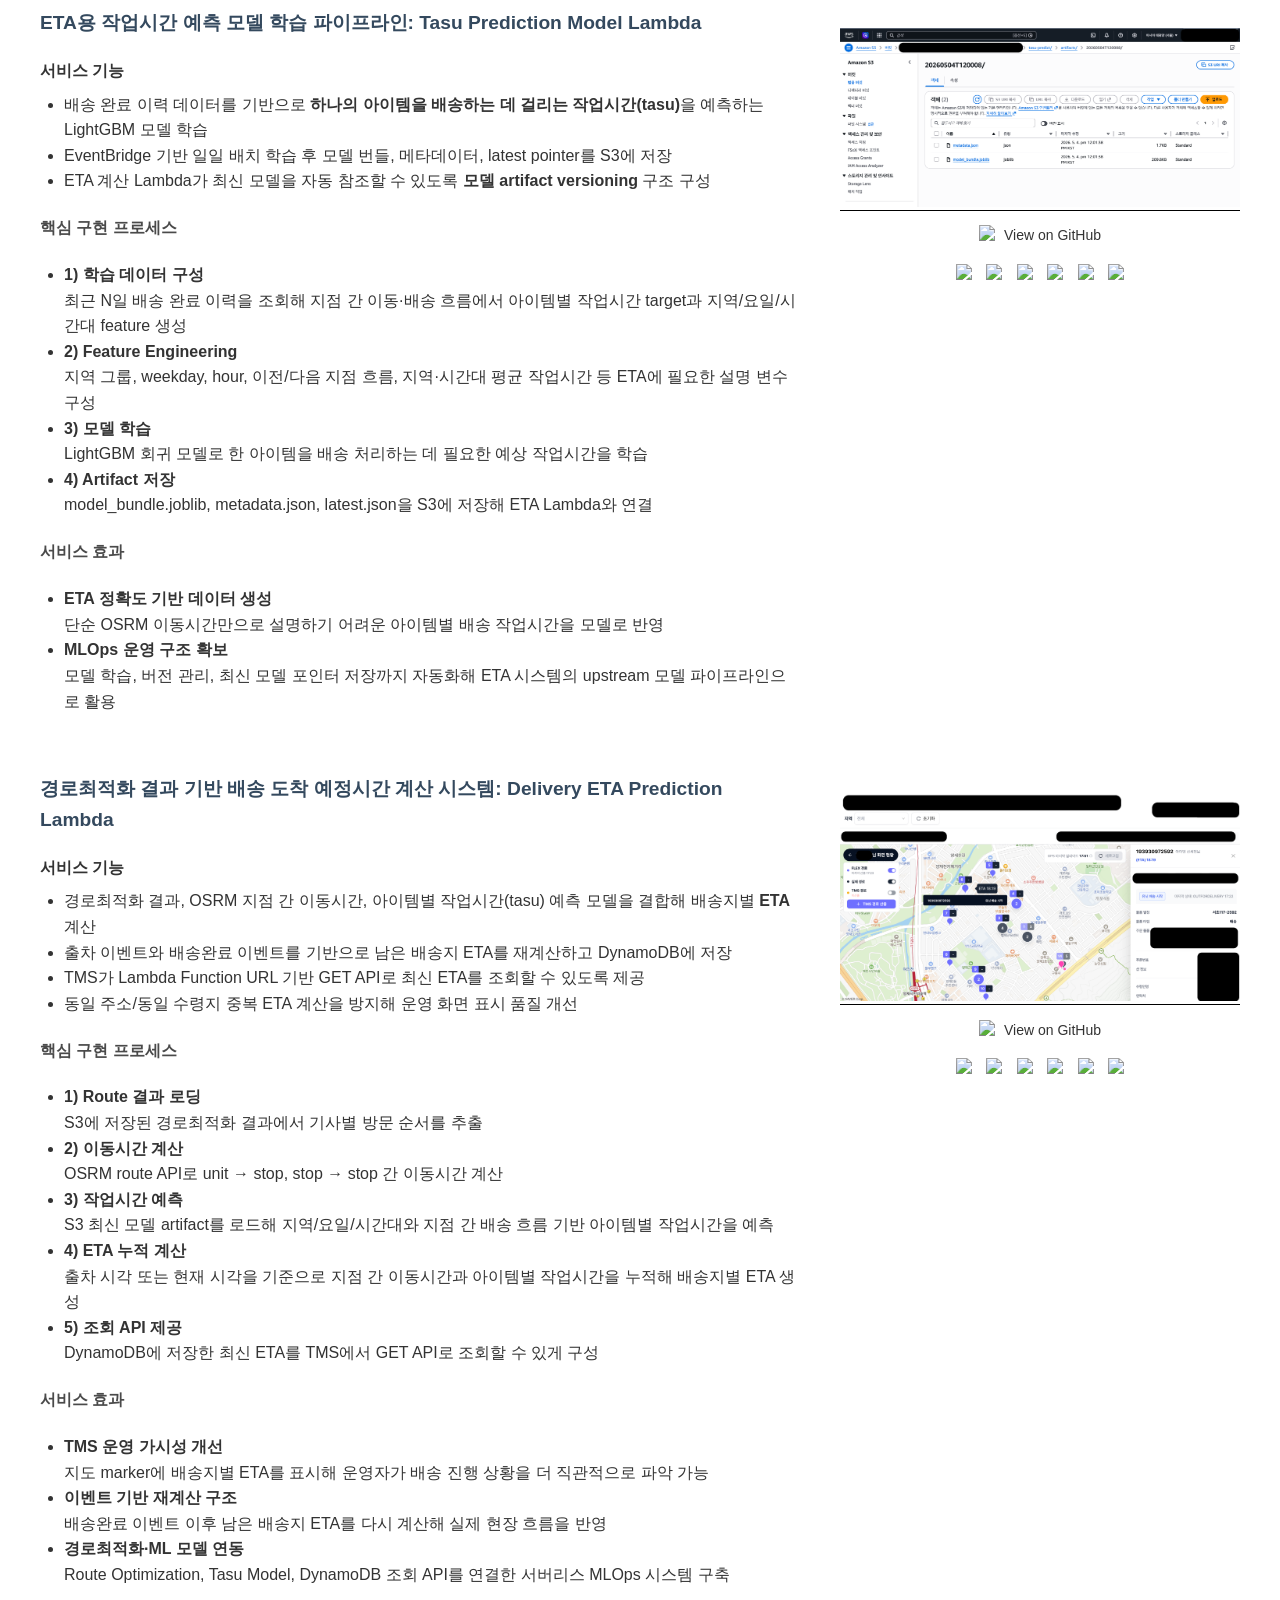
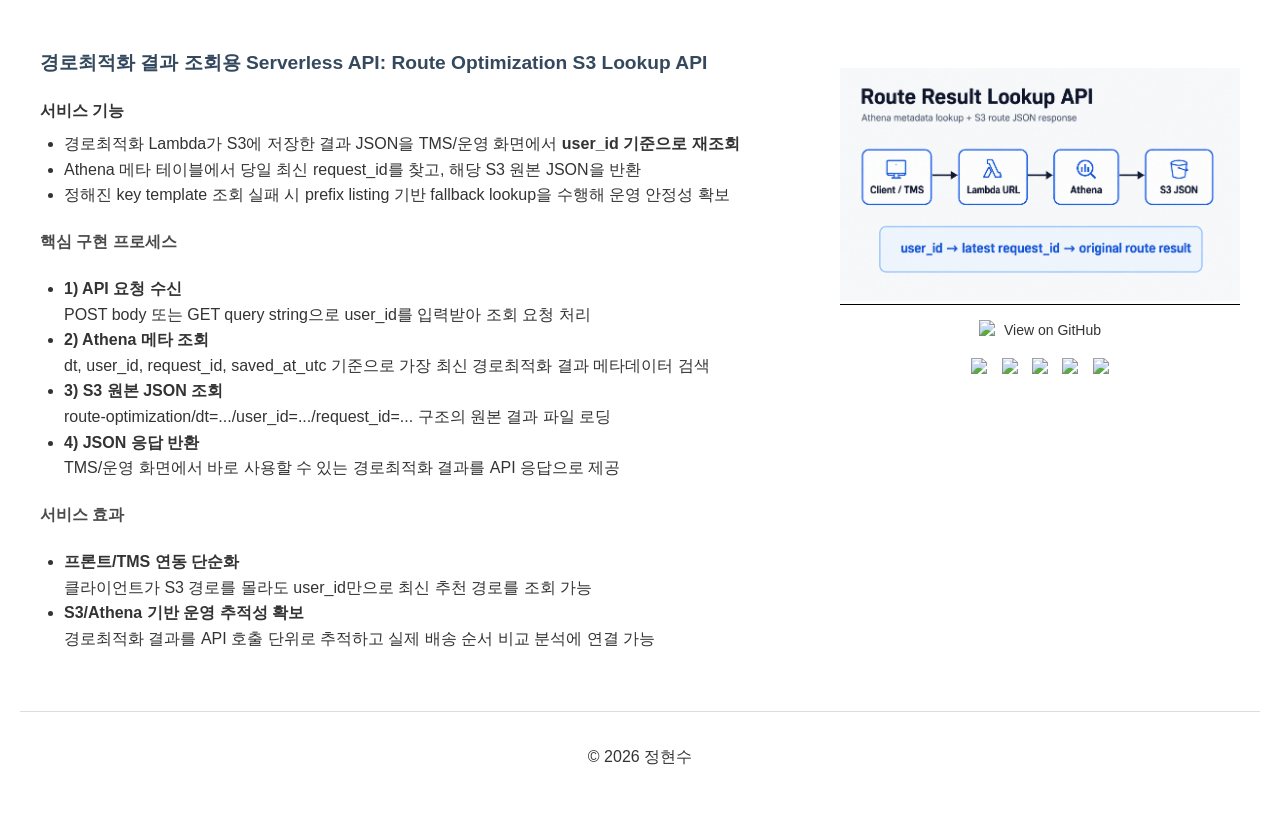
==== commit 834cc0ee: "update portfolio" ====
--- a/index.html
+++ b/index.html
@@ -198,24 +198,168 @@
             padding: 0;
             list-style: disc;
         }
+
+        html {
+            scroll-behavior: smooth;
+        }
+
+        .toc-nav {
+            position: fixed;
+            top: 24px;
+            right: 24px;
+            width: 230px;
+            padding: 16px 16px 14px;
+            background: rgba(255, 255, 255, 0.96);
+            border: 1px solid #e5e7eb;
+            border-radius: 14px;
+            box-shadow: 0 8px 24px rgba(0, 0, 0, 0.08);
+            z-index: 1000;
+            font-size: 13px;
+        }
+
+        .toc-title {
+            font-size: 14px;
+            font-weight: 700;
+            margin-bottom: 10px;
+            color: #111827;
+        }
+
+        .toc-nav a {
+            display: block;
+            padding: 6px 0;
+            color: #374151;
+            border-bottom: none;
+            line-height: 1.35;
+        }
+
+        .toc-nav a:hover,
+        .toc-nav a.active {
+            color: #000;
+            font-weight: 700;
+        }
+
+        .toc-nav .toc-sub {
+            padding-left: 12px;
+            font-size: 12px;
+            color: #6b7280;
+        }
+
+        .toc-nav .toc-group {
+            margin-top: 8px;
+            padding-top: 8px;
+            border-top: 1px solid #eef0f3;
+        }
+
+        section,
+        .project-container {
+            scroll-margin-top: 28px;
+        }
+
+        @media (max-width: 1500px) {
+            .toc-nav {
+                position: sticky;
+                top: 0;
+                width: auto;
+                max-width: 1200px;
+                margin: 0 auto 24px;
+                border-radius: 10px;
+                display: flex;
+                align-items: center;
+                gap: 12px;
+                overflow-x: auto;
+                white-space: nowrap;
+            }
+
+            .toc-title {
+                margin: 0 4px 0 0;
+                flex: 0 0 auto;
+            }
+
+            .toc-nav a {
+                display: inline-block;
+                flex: 0 0 auto;
+                padding: 4px 2px;
+            }
+
+            .toc-nav .toc-group {
+                margin: 0;
+                padding: 0;
+                border-top: none;
+                display: inline-flex;
+                gap: 10px;
+                flex: 0 0 auto;
+            }
+
+            .toc-nav .toc-sub {
+                padding-left: 0;
+            }
+        }
+
+        @media (max-width: 768px) {
+            body {
+                padding: 12px;
+            }
+
+            .toc-nav {
+                font-size: 12px;
+                padding: 10px 12px;
+            }
+
+            .project-container,
+            #about-contact-wrapper {
+                flex-direction: column;
+            }
+
+            #about {
+                margin-right: 0;
+            }
+
+            .project-thumbnail {
+                flex: none;
+                margin-left: 0;
+                margin-top: 16px;
+            }
+        }
     </style>
 </head>
 <body>
+<nav class="toc-nav" aria-label="Portfolio table of contents">
+    <div class="toc-title">목차</div>
+    <a href="#about">About</a>
+    <a href="#education">Education</a>
+    <a href="#skills">Skills</a>
+    <a href="#career">Career</a>
+    <a href="#bootcamp-projects">Bootcamp</a>
+    <a href="#delivus-projects">Delivus</a>
+    <div class="toc-group">
+        <a class="toc-sub" href="#project-postalcode-clustering">Clustering</a>
+        <a class="toc-sub" href="#project-delivery-max">MAX Predictor</a>
+        <a class="toc-sub" href="#project-route-optimization">Route Optimization</a>
+        <a class="toc-sub" href="#project-basement-route">Basement Route</a>
+        <a class="toc-sub" href="#project-coordinate-validator">Coordinate Validator</a>
+        <a class="toc-sub" href="#project-cluster-density">Density Monitor</a>
+        <a class="toc-sub" href="#project-tasu-model">Tasu Model</a>
+        <a class="toc-sub" href="#project-delivery-eta">ETA</a>
+        <a class="toc-sub" href="#project-route-lookup">Route Lookup API</a>
+    </div>
+</nav>
 <main>
     <div id="about-contact-wrapper">
         <section id="about">
             <h2 class="section-divider">ABOUT ME</h2>
-            <p>안녕하세요, MLOps/Data Analyst 정현수입니다.</p>
+            <p>안녕하세요, MLOps/Data Scientist 정현수입니다.</p>
 
             <p>
-                저는 <strong>운영 현장의 문제를 데이터와 시스템으로 해결해 실제 성과로 연결하는</strong> MLOps/Data Analyst입니다.
-                데이터 분석, 머신러닝 모델 개발, 최적화 알고리즘 구현, 운영 배포까지 직접 연결하며
-                비즈니스에 적용 가능한 형태로 만드는 일을 해왔습니다.
+                저는 <strong>운영 현장의 문제를 데이터·머신러닝·서버리스 시스템으로 해결해 실제 성과로 연결하는</strong>
+                MLOps/Data Scientist입니다. 데이터 분석에 머무르지 않고,
+                <strong>문제 정의 → 데이터 파이프라인 → 모델링 → 최적화 알고리즘 → 클라우드 배포 → 운영 모니터링</strong>까지
+                End-to-End로 구현하는 경험을 쌓아왔습니다.
             </p>
 
             <p>
-                현재 <strong>딜리버스(Delivus)</strong>에서 당일배송 운영 효율화를 위해
-                <strong>클러스터링 엔진, 최대 배송량 예측 모델, 실시간 경로최적화 시스템</strong>을 개발·운영하고 있습니다.
+                <strong>딜리버스(Delivus)</strong>에서는 당일배송 운영 효율화를 위해
+                <strong>우편번호 기반 클러스터링 엔진, 최대 배송량 예측 모델, 실시간 경로최적화 API, ETA 예측 시스템,
+                좌표 품질 검증 및 클러스터 밀집도 모니터링 Lambda</strong>를 개발·운영했습니다.
             </p>
 
             <p>
@@ -233,14 +377,15 @@
 
             <p>
                 이와 함께 <strong>ITS 실시간 교통정보 + OSRM + ALNS</strong> 기반 경로최적화 시스템을 구축하고,
-                캐싱과 정수화를 적용해 <strong>API 평균 응답시간을 15.55초에서 5.38초로 개선</strong>하며
-                실제 운영 환경에서 활용 가능한 수준의 성능을 확보했습니다.
+                캐싱과 정수화를 적용해 <strong>API 평균 응답시간을 15.55초에서 5.38초로 개선</strong>했습니다.
+                이후 S3/Athena 기반 경로 결과 조회 API와 ETA 계산 Lambda까지 연결하여
+                운영 시스템에서 바로 활용 가능한 서버리스 MLOps 구조로 확장했습니다.
             </p>
 
             <p>
-                저는 단순히 데이터를 분석하는 데 그치지 않고,
-                <strong>분석 → 모델링 → 최적화 → 배포</strong>를 하나의 흐름으로 연결해
-                운영 효율과 서비스 품질을 높이는 사람입니다.
+                저는 실제 운영 데이터와 현장 제약을 이해하고,
+                이를 <strong>ML 모델·최적화 로직·AWS 기반 자동화 시스템</strong>으로 구현해
+                운영 효율과 서비스 품질을 함께 높이는 일을 지향합니다.
             </p>
         </section>
 
@@ -268,8 +413,21 @@
 
     <section id="education">
         <h2 class="section-divider">EDUCATION</h2>
-        <p>2017.02 ~ 2024.02</p>
-        <p>숭실대학교 산업정보시스템공학과</p>
+
+        <h3>숭실대학교 산업정보시스템공학과 (2017.02 ~ 2024.02)</h3>
+        <p>산업공학, 데이터 분석, 시스템 최적화, 정보시스템 기반 문제 해결 역량 학습</p>
+
+        <h3>플레이데이터 엔코아 아카데미 데이터애널리시스 과정 (2024.01 ~ 2024.07)</h3>
+        <p><strong>데이터 분석, 인공지능 학습, 협업 도구 활용</strong></p>
+        <p>
+            플레이데이터 엔코아 아카데미에서 데이터 애널리시스 과정을 수료하였습니다.
+            이 과정에서 Python을 활용한 데이터 분석과 인공지능 모델 학습에 집중하며,
+            Pandas, Scikit-learn 등 머신러닝 라이브러리와 TensorFlow를 깊이 있게 다루었습니다.
+            또한 데이터 전처리, 분석 및 시각화를 통해 다양한 프로젝트를 수행하였고,
+            FastAPI와 AWS EC2를 활용해 머신러닝 모델을 서빙하고 배포하는 경험도 쌓았습니다.
+            팀 프로젝트를 통해 Git, GitHub, Slack, Notion을 사용한 협업의 중요성을 배웠으며,
+            효과적인 커뮤니케이션과 협업 능력을 강화할 수 있었습니다.
+        </p>
     </section>
 
     <section id="skills">
@@ -278,83 +436,103 @@
         <div class="skills-category">
             <h3>Programming & Data Engineering</h3>
             <ul>
-                <li>Python 기반 데이터 파이프라인 구축 (전처리 → 모델링 → 후처리 → 자동화)</li>
-                <li>Python, SQL(MySQL/PostgreSQL)을 활용한 대규모 배송 데이터 처리 및 분석</li>
-                <li>GeoPandas·Shapely 기반 공간 데이터 매칭 로직 및 클러스터링 엔진 개발</li>
+                <li>Python 기반 데이터 파이프라인 구축 및 운영 자동화 (전처리 → Feature Engineering → 모델 학습/추론 → 결과 저장)</li>
+                <li>SQL(MySQL/PostgreSQL/Athena)을 활용한 배송 운영 데이터 조회, 정제, 검증 및 분석</li>
+                <li>Pandas, NumPy 기반 대용량 운영 데이터 처리와 배치성 추론 파이프라인 구현</li>
+                <li>운영 데이터 품질 검증을 위한 rule-based validation, reason code 분류, Slack 알림 자동화</li>
             </ul>
         </div>
 
         <div class="skills-category">
-            <h3>Analytics & BI</h3>
+            <h3>Machine Learning & Data Science</h3>
             <ul>
-                <li>Redash 기반 운영 지표 대시보드 설계 및 대규모 SQL 최적화</li>
-                <li>Holistics BI를 활용한 모델 입력·모니터링용 리포트 및 API 데이터 소스 자동화</li>
-                <li>Power BI 및 Looker Studio 기반 시각적 리포트 작성 및 Ad-hoc 분석</li>
-                <li>Google Analytics 기반 트래픽/전환 분석 및 이벤트 설계</li>
-                <li>AWS Athena를 활용한 S3 로그 분석·ETL·테이블 관리 및 운영</li>
+                <li>LightGBM, Scikit-learn 기반 배송 소요시간·작업시간(tasu) 예측 모델 개발 및 검증</li>
+                <li>지역·요일·시간대·물량·기사 스케줄 등 운영 feature를 활용한 예측 모델 설계</li>
+                <li>모델 artifact, metadata, latest pointer를 S3에 저장하는 모델 버전 관리 구조 구축</li>
+                <li>예측 결과를 운영 의사결정 지표(MAX, ETA)로 변환하는 후처리 로직 설계</li>
             </ul>
         </div>
 
         <div class="skills-category">
-            <h3>Machine Learning & Modeling</h3>
+            <h3>MLOps & Serverless Automation</h3>
             <ul>
-                <li>배송 물량 데이터를 활용한 예측 모델 설계 및 일일 재학습 파이프라인 운영 및 유지보수</li>
-                <li>클러스터링, 예측 모델, 운영 제약 조건을 결합한 실서비스용 모델 개발</li>
-                <li>실측 배송시간·기사 스케줄·지역별 패턴 기반 모델 검증 및 성능 개선</li>
+                <li>AWS Lambda, SAM, Docker Image 기반 서버리스 ML/최적화 파이프라인 배포 및 운영</li>
+                <li>EventBridge 스케줄러 기반 일일 학습·추론·검증 자동화 파이프라인 구성</li>
+                <li>S3, DynamoDB, Athena, CloudWatch, Slack Webhook, Google Sheets API 연동 경험</li>
+                <li>Lambda Function URL 기반 운영 API 구현 및 예외 처리·로그 추적·응답 구조 표준화</li>
             </ul>
         </div>
 
         <div class="skills-category">
-            <h3>MLOps & Automation</h3>
+            <h3>Optimization, Routing & Spatial Data</h3>
             <ul>
-                <li>AWS Lambda SAM 기반 서버리스 모델 배포 및 유지보수</li>
-                <li>GitHub Actions + 외부 Cron API 기반 자동 스케줄링 파이프라인 구축</li>
-                <li>Slack Webhook·Google Sheets API 기반 실시간 운영 모니터링 및 알림 시스템 개발</li>
-                <li>운영 환경에서 안정적으로 동작하는 추론모델 파이프라인 개발·운영</li>
-                <li>로그 수집·예외 처리·관측성 확보를 통한 프로덕션 품질 개선 경험</li>
-            </ul>
-        </div>
-
-        <div class="skills-category">
-            <h3>Optimization & Routing Algorithms</h3>
-            <ul>
-                <li>ALNS(Adaptive Large Neighborhood Search)를 활용한 TSP 경로 최적화 모델 설계</li>
-                <li>OSRM 기반 거리·시간 매트릭스 생성 및 비용함수 커스터마이징</li>
-                <li>물류 제약(기사 스케줄·하차지 시퀀스·영업시간)을 반영한 실운영 최적 경로 탐색</li>
+                <li>KMeans++와 운영 제약 조건을 결합한 우편번호 기반 배송 클러스터링 엔진 개발</li>
+                <li>GeoPandas, Shapely 기반 공간 데이터 매칭, 좌표 검증, convex hull 및 클러스터 밀집도 계산</li>
+                <li>OSRM 기반 도로망 거리·시간 매트릭스 생성 및 ITS 실시간 교통정보 반영</li>
+                <li>ALNS(Adaptive Large Neighborhood Search)를 활용한 TSP 기반 배송 방문 순서 최적화</li>
+                <li>A* 기반 지하주차장 실내 경로 탐색 및 POI 기반 안내 이미지 생성</li>
             </ul>
         </div>
 
         <div class="skills-category">
             <h3>Cloud & Infrastructure</h3>
             <ul>
-                <li>AWS EC2, S3, RDS 기반 데이터 인프라 운영 경험</li>
-                <li>Docker 기반 OSRM 서버 구축 및 세그먼트 속도·car.lua 커스터마이징</li>
-                <li>DevOps 협업을 통한 DB 터널링 및 배포 파이프라인 구성 경험</li>
+                <li>AWS EC2, S3, RDS, Lambda, DynamoDB, Athena 기반 데이터/모델 운영 인프라 경험</li>
+                <li>Docker 기반 OSRM 서버 구축 및 segment speed, car.lua 커스터마이징 경험</li>
+                <li>VPC Subnet / Security Group 설정을 통한 Lambda와 사내 DB 연동 구조 구성</li>
+                <li>S3 partition 구조 설계 및 Athena external table/view를 활용한 운영 로그 분석</li>
+            </ul>
+        </div>
+
+        <div class="skills-category">
+            <h3>Analytics, BI & Monitoring</h3>
+            <ul>
+                <li>Redash, Holistics, Google Sheets 기반 운영 지표 대시보드 및 모니터링 화면 구축</li>
+                <li>클러스터링 결과, ETA, 경로최적화 로그, 좌표 품질 등 운영 KPI 추적</li>
+                <li>CloudWatch Logs 및 Slack 알림을 활용한 배치 정상 실행 여부와 예외 상황 모니터링</li>
             </ul>
         </div>
 
         <div class="skills-category">
             <h3>Tools & Collaboration</h3>
             <ul>
-                <li>Git/GitHub 기반 버전 관리, 코드 리뷰, 브랜치 전략 운영</li>
+                <li>Git/GitHub 기반 버전 관리, README 문서화, 포트폴리오용 프로젝트 정리</li>
                 <li>Jupyter Notebook, VSCode, PyCharm을 활용한 분석·모델링·디버깅</li>
-                <li>Notion, Slack 기반 문서화·실무 커뮤니케이션 및 프로젝트 협업</li>
+                <li>Notion, Slack 기반 기술 문서 작성, 이슈 공유, 실무 커뮤니케이션</li>
             </ul>
         </div>
     </section>
 
     <section id="career">
         <h2 class="section-divider">CAREER</h2>
-        <h3>플레이데이터 엔코아 아카데미 데이터애널리시스 과정 (2024.01 ~ 2024.07)</h3>
-        <p><strong>데이터 분석, 인공지능 학습, 협업 도구 활용</strong></p>
-        <p>플레이데이터 엔코아 아카데미에서 데이터 애널리시스 과정을 수료하였습니다. 이 과정에서 Python을 활용한 데이터 분석과 인공지능 모델 학습에 집중하며, Pandas, Scikit-learn 등 머신러닝 라이브러리와 TensorFlow를 깊이 있게 다루었습니다. 또한, 데이터 전처리, 분석 및 시각화를 통해 다양한 프로젝트를 수행하였고, FastApi와 AWS EC2를 활용해 머신러닝 모델을 서빙하고 배포하는 경험도 쌓았습니다. 팀 프로젝트를 통해 Git, GitHub, Slack, Notion을 사용한 협업의 중요성을 배웠으며, 효과적인 커뮤니케이션과 협업 능력을 강화할 수 있었습니다.</p>
-        <h2 class="section-divider"></h2>
-        <h3>딜리버스 MLOps/Data Analyst (2024.11 ~ 재직 중)</h3>
-        <p><strong>배송 추적 관련 데이터 분석, 클러스터링 및 예측 모델 개발, GIS 프로젝트 운영 안정화, 경로 최적화 모델 개발</strong></p>
-        <p>딜리버스에서 MLOps/Data Analyst로 근무하며, 배송 데이터를 운영 관점에서 분석하고 있습니다. 이를 기반으로 딜리버스만의 독자적인 클러스터링 모델을 개발하여 현장 운영 효율을 높였으며, 지역별 최대 배송량 예측 모델을 Lambda에 구축·배포해 클러스터링 프로세스가 자동으로 작동하도록 구현했습니다. 또한 GIS 시스템의 안정적 운영을 지원하며 물류 전반의 데이터 기반 의사결정 환경을 고도화하고 있습니다.</p>
-        <p>또한 OSRM 기반 거리·시간 매트릭스와 ALNS 최적화 모델을 결합한 경로최적화 로직을 개발하고, 캐싱/정수화로 운영 환경에서의 속도·재현성을 확보했습니다. 해당 기능은 AWS Lambda 및 ECS 환경에 배포가능한 운영 형태로 구성했으며, 라이더 앱/운영 시스템에서 활용 가능한 형태로 운영 중입니다.</p>
+
+        <h3>딜리버스 MLOps/Data Scientist (2024.11 ~ 2026.06.08)</h3>
+        <p><strong>당일배송 운영 최적화를 위한 ML 모델, 클러스터링 엔진, 경로최적화 API, ETA 시스템 개발</strong></p>
+
+        <p>
+            딜리버스에서 MLOps/Data Scientist로 근무하며, 배송 운영 데이터를 기반으로
+            클러스터링, 예측 모델, 경로최적화, ETA 계산, 좌표 품질 검증 등
+            실제 운영 시스템에 적용되는 데이터/ML 파이프라인을 개발했습니다.
+        </p>
+
+        <p>
+            우편번호 기반 클러스터링 엔진을 개발하여 허브 편집 시간을 단축하고,
+            물량·지역·요일 기반 최대 배송량(MAX) 예측 모델을 Lambda에 구축·배포해
+            클러스터링 전 단계의 기사별 물량 기준값을 자동화했습니다.
+        </p>
+
+        <p>
+            또한 OSRM 기반 거리·시간 매트릭스와 ALNS 최적화 모델을 결합한 경로최적화 API를 개발했으며,
+            S3/Athena 기반 경로 결과 조회 API와 ETA 계산 Lambda를 연동해
+            운영 시스템에서 추천 경로와 배송지별 도착 예정시간을 활용할 수 있도록 구성했습니다.
+        </p>
+
+        <p>
+            이외에도 지하주차장 POI 기반 실내 경로 안내, 이상 좌표 검증, 클러스터 밀집도 계산 등
+            물류 운영 과정에서 반복적으로 발생하는 문제를 서버리스 자동화 시스템으로 전환했습니다.
+        </p>
     </section>
-    
+
     <!-- ========================== -->
     <!-- 📘 Bootcamp Projects 섹션 -->
     <!-- ========================== -->
@@ -492,7 +670,7 @@
     <section id="delivus-projects">
         <h2 class="section-divider">DELIVUS PROJECTS</h2>
 
-        <div class="project-container">
+        <div class="project-container" id="project-postalcode-clustering">
             <div class="project-details">
             <h3>우편번호 기반 클러스터링 엔진 개발: Postalcode Clustering Lambda</h3>
 
@@ -608,7 +786,7 @@
         </div>
             
         <!-- 물량기반 예측 -->
-        <div class="project-container">
+        <div class="project-container" id="project-delivery-max">
             <div class="project-details">
                 <h3>물량·지역·요일 기반 지역별 최대 배송량 예측 ML모델: Delivery MAX Predictor</h3>
 
@@ -748,7 +926,7 @@
         </div>
 
         <!-- 경로최적화 프로젝트 -->
-        <div class="project-container">
+        <div class="project-container" id="project-route-optimization">
             <div class="project-details">
                 <h3>실도로·실시간 교통 기반 경로최적화 백엔드: ITS + OSRM + ALNS Route Optimization</h3>
 
@@ -884,7 +1062,7 @@
 
 
         <!-- 지하주차장 경로 안내 Lambda -->
-        <div class="project-container">
+        <div class="project-container" id="project-basement-route">
             <div class="project-details">
                 <h3>지하주차장 POI 기반 실내 경로 안내 시스템: Basement Parking Route Guide Lambda</h3>
 
@@ -930,7 +1108,7 @@
         </div>
 
         <!-- 좌표 이상 검증 Lambda -->
-        <div class="project-container">
+        <div class="project-container" id="project-coordinate-validator">
             <div class="project-details">
                 <h3>배송 좌표 데이터 품질 검증 시스템: Invalid Coordinate Validator Lambda</h3>
 
@@ -975,7 +1153,7 @@
         </div>
 
         <!-- 클러스터 밀집도 계산 Lambda -->
-        <div class="project-container">
+        <div class="project-container" id="project-cluster-density">
             <div class="project-details">
                 <h3>클러스터 공간 밀집도 모니터링 시스템: Postalcode Cluster Density Lambda</h3>
 
@@ -1021,28 +1199,28 @@
         </div>
 
         <!-- 타수 예측 모델 학습 Lambda -->
-        <div class="project-container">
+        <div class="project-container" id="project-tasu-model">
             <div class="project-details">
                 <h3>ETA용 작업시간 예측 모델 학습 파이프라인: Tasu Prediction Model Lambda</h3>
 
                 <p><strong>서비스 기능</strong></p>
                 <ul>
-                    <li>배송 완료 이력 데이터를 기반으로 지역·요일·시간대별 <strong>작업시간(tasu)</strong>을 예측하는 LightGBM 모델 학습</li>
+                    <li>배송 완료 이력 데이터를 기반으로 <strong>하나의 아이템을 배송하는 데 걸리는 작업시간(tasu)</strong>을 예측하는 LightGBM 모델 학습</li>
                     <li>EventBridge 기반 일일 배치 학습 후 모델 번들, 메타데이터, latest pointer를 S3에 저장</li>
                     <li>ETA 계산 Lambda가 최신 모델을 자동 참조할 수 있도록 <strong>모델 artifact versioning</strong> 구조 구성</li>
                 </ul>
 
                 <h4>핵심 구현 프로세스</h4>
                 <ul>
-                    <li><strong>1) 학습 데이터 구성</strong><br>최근 N일 배송 완료 이력을 조회해 작업시간 target과 지역/요일/시간대 feature 생성</li>
-                    <li><strong>2) Feature Engineering</strong><br>지역 그룹, weekday, hour, 지역·시간대 평균 작업시간 등 ETA에 필요한 설명 변수 구성</li>
-                    <li><strong>3) 모델 학습</strong><br>LightGBM 회귀 모델로 배송 건당 예상 작업시간을 학습</li>
+                    <li><strong>1) 학습 데이터 구성</strong><br>최근 N일 배송 완료 이력을 조회해 지점 간 이동·배송 흐름에서 아이템별 작업시간 target과 지역/요일/시간대 feature 생성</li>
+                    <li><strong>2) Feature Engineering</strong><br>지역 그룹, weekday, hour, 이전/다음 지점 흐름, 지역·시간대 평균 작업시간 등 ETA에 필요한 설명 변수 구성</li>
+                    <li><strong>3) 모델 학습</strong><br>LightGBM 회귀 모델로 한 아이템을 배송 처리하는 데 필요한 예상 작업시간을 학습</li>
                     <li><strong>4) Artifact 저장</strong><br>model_bundle.joblib, metadata.json, latest.json을 S3에 저장해 ETA Lambda와 연결</li>
                 </ul>
 
                 <h4>서비스 효과</h4>
                 <ul>
-                    <li><strong>ETA 정확도 기반 데이터 생성</strong><br>단순 이동시간만으로 설명하기 어려운 정차·하차·물품 확인 시간을 모델로 반영</li>
+                    <li><strong>ETA 정확도 기반 데이터 생성</strong><br>단순 OSRM 이동시간만으로 설명하기 어려운 아이템별 배송 작업시간을 모델로 반영</li>
                     <li><strong>MLOps 운영 구조 확보</strong><br>모델 학습, 버전 관리, 최신 모델 포인터 저장까지 자동화해 ETA 시스템의 upstream 모델 파이프라인으로 활용</li>
                 </ul>
             </div>
@@ -1067,13 +1245,13 @@
         </div>
 
         <!-- 배송 ETA 계산 Lambda -->
-        <div class="project-container">
+        <div class="project-container" id="project-delivery-eta">
             <div class="project-details">
                 <h3>경로최적화 결과 기반 배송 도착 예정시간 계산 시스템: Delivery ETA Prediction Lambda</h3>
 
                 <p><strong>서비스 기능</strong></p>
                 <ul>
-                    <li>경로최적화 결과, OSRM 이동시간, 작업시간 예측 모델을 결합해 배송지별 <strong>ETA</strong> 계산</li>
+                    <li>경로최적화 결과, OSRM 지점 간 이동시간, 아이템별 작업시간(tasu) 예측 모델을 결합해 배송지별 <strong>ETA</strong> 계산</li>
                     <li>출차 이벤트와 배송완료 이벤트를 기반으로 남은 배송지 ETA를 재계산하고 DynamoDB에 저장</li>
                     <li>TMS가 Lambda Function URL 기반 GET API로 최신 ETA를 조회할 수 있도록 제공</li>
                     <li>동일 주소/동일 수령지 중복 ETA 계산을 방지해 운영 화면 표시 품질 개선</li>
@@ -1083,8 +1261,8 @@
                 <ul>
                     <li><strong>1) Route 결과 로딩</strong><br>S3에 저장된 경로최적화 결과에서 기사별 방문 순서를 추출</li>
                     <li><strong>2) 이동시간 계산</strong><br>OSRM route API로 unit → stop, stop → stop 간 이동시간 계산</li>
-                    <li><strong>3) 작업시간 예측</strong><br>S3 최신 모델 artifact를 로드해 지역/요일/시간대 기반 작업시간을 예측</li>
-                    <li><strong>4) ETA 누적 계산</strong><br>출차 시각 또는 현재 시각을 기준으로 이동시간과 작업시간을 누적해 배송지별 ETA 생성</li>
+                    <li><strong>3) 작업시간 예측</strong><br>S3 최신 모델 artifact를 로드해 지역/요일/시간대와 지점 간 배송 흐름 기반 아이템별 작업시간을 예측</li>
+                    <li><strong>4) ETA 누적 계산</strong><br>출차 시각 또는 현재 시각을 기준으로 지점 간 이동시간과 아이템별 작업시간을 누적해 배송지별 ETA 생성</li>
                     <li><strong>5) 조회 API 제공</strong><br>DynamoDB에 저장한 최신 ETA를 TMS에서 GET API로 조회할 수 있게 구성</li>
                 </ul>
 
@@ -1116,7 +1294,7 @@
         </div>
 
         <!-- 경로최적화 결과 조회 API -->
-        <div class="project-container">
+        <div class="project-container" id="project-route-lookup">
             <div class="project-details">
                 <h3>경로최적화 결과 조회용 Serverless API: Route Optimization S3 Lookup API</h3>
 
@@ -1165,5 +1343,25 @@
 <footer>
     <p>&copy; 2026 정현수</p>
 </footer>
+    
+<script>
+    const tocLinks = Array.from(document.querySelectorAll('.toc-nav a'));
+    const tocTargets = tocLinks
+        .map(link => document.querySelector(link.getAttribute('href')))
+        .filter(Boolean);
+
+    const observer = new IntersectionObserver((entries) => {
+        entries.forEach(entry => {
+            if (entry.isIntersecting) {
+                tocLinks.forEach(link => link.classList.remove('active'));
+                const activeLink = document.querySelector(`.toc-nav a[href="#${entry.target.id}"]`);
+                if (activeLink) activeLink.classList.add('active');
+            }
+        });
+    }, { rootMargin: '-20% 0px -65% 0px', threshold: 0.01 });
+
+    tocTargets.forEach(target => observer.observe(target));
+</script>
+
 </body>
 </html>
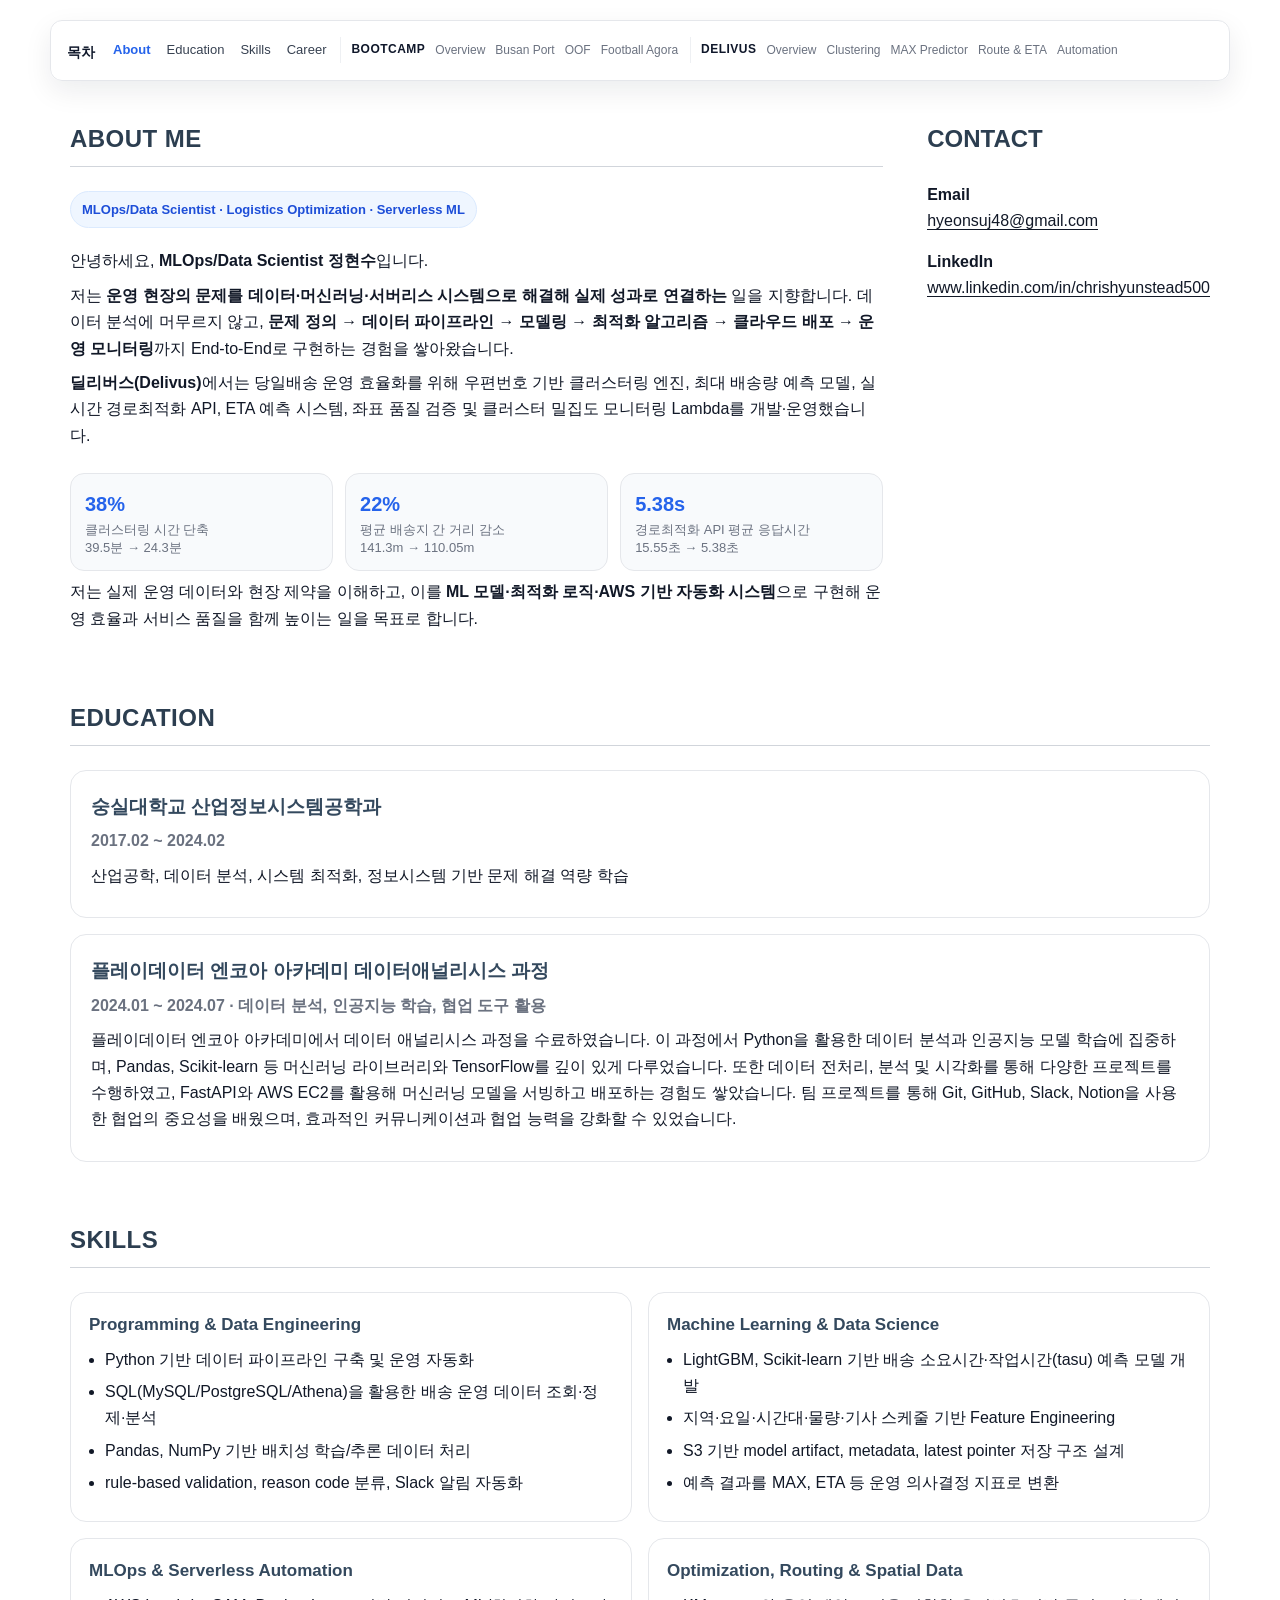
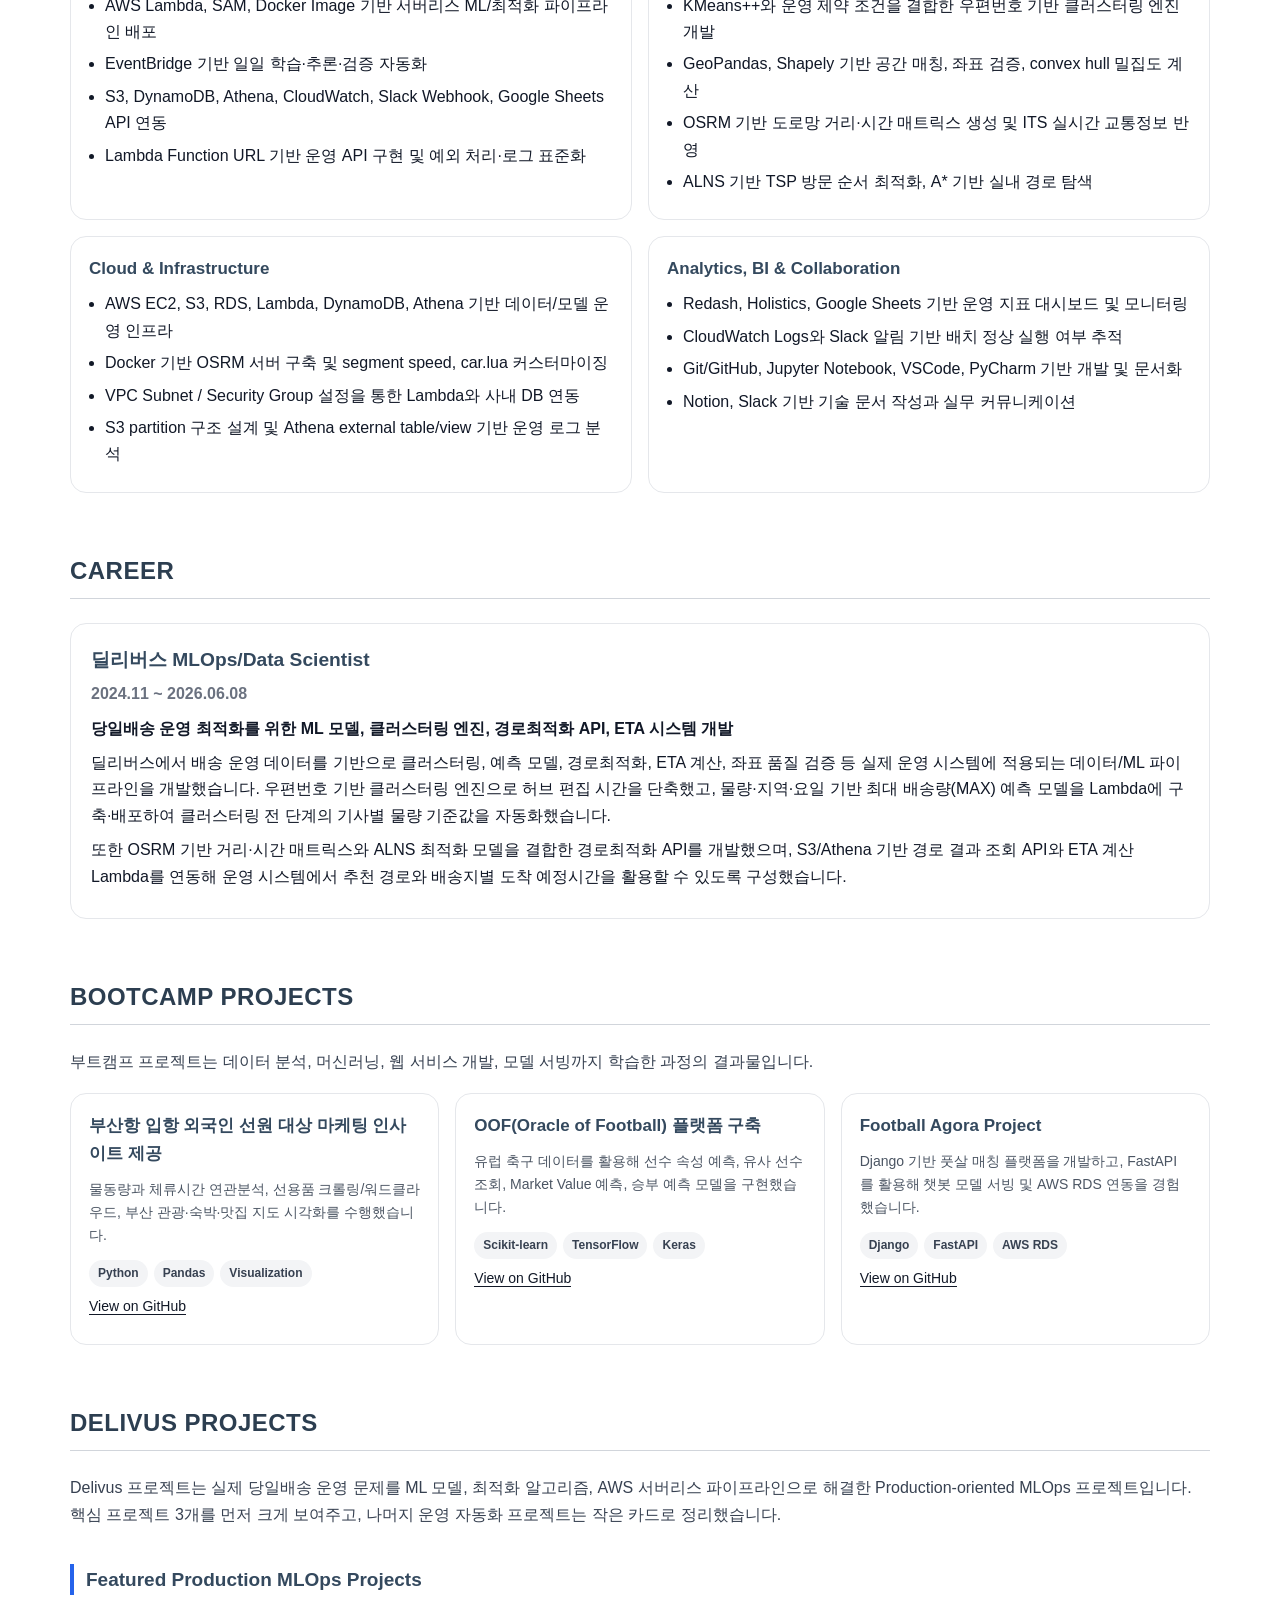
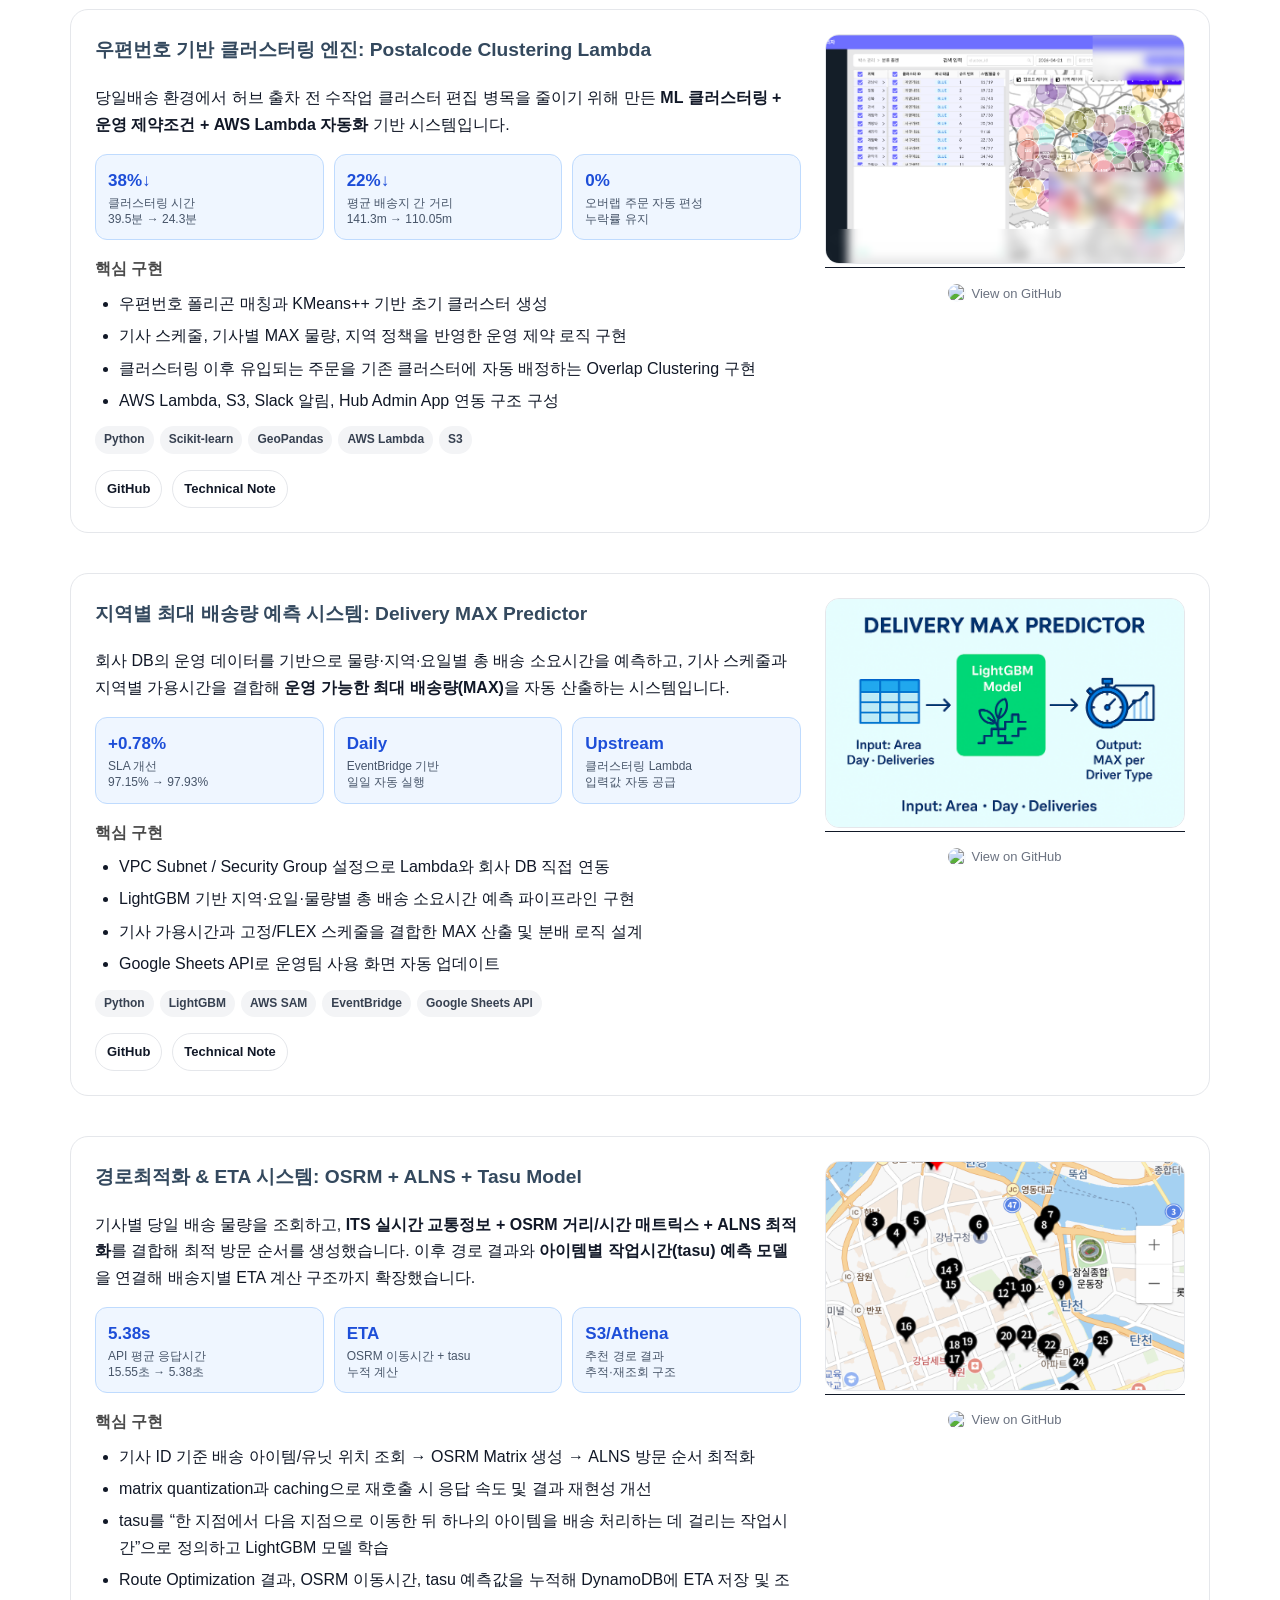
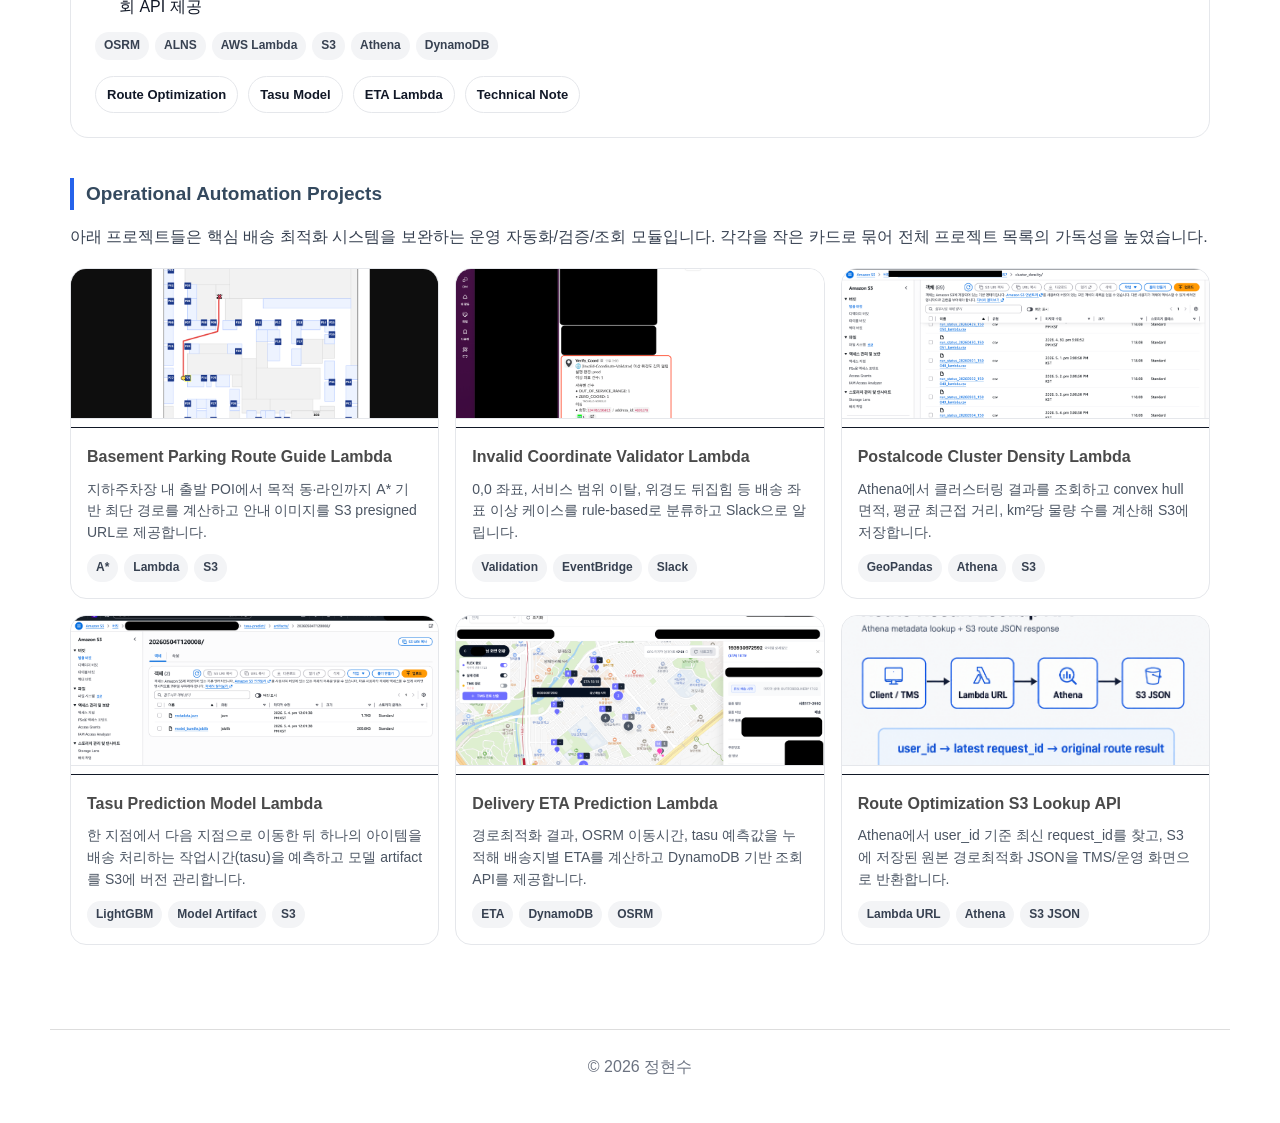
==== commit 090f570b: "update portfolio" ====
--- a/index.html
+++ b/index.html
@@ -1,5 +1,5 @@
 <!DOCTYPE html>
-<html lang="en">
+<html lang="ko">
 <head>
     <meta charset="UTF-8">
     <meta name="viewport" content="width=device-width, initial-scale=1.0">
@@ -7,79 +7,179 @@
     <link rel="stylesheet" href="styles.css">
     <link rel="icon" href="favicon.ico" type="image/x-icon">
     <style>
+        :root {
+            --text: #111827;
+            --muted: #6b7280;
+            --line: #e5e7eb;
+            --soft: #f8fafc;
+            --card: #ffffff;
+            --accent: #2563eb;
+            --accent-soft: #eff6ff;
+            --dark: #0f172a;
+        }
+
+        * {
+            box-sizing: border-box;
+        }
+
+        html {
+            scroll-behavior: smooth;
+        }
+
         body {
             font-family: Arial, sans-serif;
-            background-color: #fff;
+            color: var(--text);
+            background: #fff;
             margin: 0;
             padding: 20px;
-        }
+            line-height: 1.65;
+        }
+
         main {
             width: 100%;
+            max-width: 1180px;
             margin: 0 auto;
             padding: 20px;
-            max-width: 1200px; /* 최대 너비 설정 */
-        }
+        }
+
         section {
-            margin-bottom: 40px;
+            margin-bottom: 64px;
+            scroll-margin-top: 32px;
         }
 
         h2 {
             font-size: 24px;
-            color: #333;
+            color: var(--text);
             width: 100%;
         }
 
+        h3 {
+            font-weight: 700;
+            margin-top: 20px;
+            color: var(--dark);
+        }
+
+        h4 {
+            margin: 16px 0 8px;
+            color: var(--dark);
+        }
+
+        p {
+            margin: 0 0 14px;
+        }
+
+        ul {
+            margin-top: 8px;
+            padding-left: 20px;
+        }
+
+        li {
+            margin-bottom: 6px;
+        }
+
+        a {
+            color: var(--text);
+            text-decoration: none;
+            border-bottom: 1px solid var(--text);
+            transition: color 0.2s, border-bottom 0.2s;
+        }
+
+        a:hover {
+            color: var(--accent);
+            border-bottom: 1px solid var(--accent);
+        }
+
         .section-divider {
-            margin: 0 0 20px 0;
+            margin: 0 0 24px 0;
             padding: 0 0 12px 0;
-            border-bottom: 1px solid #ccc;
+            border-bottom: 1px solid #d1d5db;
             display: flex;
             align-items: center;
             line-height: 1.2;
-        }
-        h3 {
-            font-weight: bold;
-            margin-top: 20px;
-        }
-        .emoji {
-            font-size: 1.2em;
-            margin-left: 10px;
-        }
-        a {
-            color: #000;
-            text-decoration: none;
-            border-bottom: 1px solid #000;
-            transition: color 0.3s, border-bottom 0.3s;
-        }
-        a:hover {
-            color: #555;
-            border-bottom: 1px solid #555;
-        }
-        .contact-info p {
-            margin: 0 0 10px;
-        }
-        .project-list ul, .skills-list ul {
-            list-style: none;
-            padding: 0;
-        }
-        .project-list ul li, .skills-list ul li {
+            letter-spacing: 0.02em;
+        }
+
+        /* Sticky table of contents */
+        .toc-nav {
+            position: fixed;
+            top: 24px;
+            right: 24px;
+            width: 260px;
+            padding: 16px;
+            background: rgba(255, 255, 255, 0.96);
+            border: 1px solid var(--line);
+            border-radius: 16px;
+            box-shadow: 0 10px 28px rgba(15, 23, 42, 0.08);
+            z-index: 1000;
+            font-size: 13px;
+            backdrop-filter: blur(8px);
+        }
+
+        .toc-title {
+            font-size: 14px;
+            font-weight: 800;
             margin-bottom: 10px;
-        }
+            color: var(--dark);
+        }
+
+        .toc-nav a {
+            display: block;
+            padding: 5px 0;
+            color: #374151;
+            border-bottom: none;
+            line-height: 1.35;
+        }
+
+        .toc-nav a:hover,
+        .toc-nav a.active {
+            color: var(--accent);
+            font-weight: 700;
+        }
+
+        .toc-group {
+            margin-top: 10px;
+            padding-top: 10px;
+            border-top: 1px solid #eef0f3;
+        }
+
+        .toc-group-title {
+            display: block;
+            margin-bottom: 4px;
+            font-size: 12px;
+            font-weight: 800;
+            color: var(--dark);
+            text-transform: uppercase;
+            letter-spacing: 0.04em;
+        }
+
+        .toc-sub {
+            padding-left: 12px !important;
+            font-size: 12px;
+            color: var(--muted) !important;
+        }
+
+        .toc-sub:hover,
+        .toc-sub.active {
+            color: var(--accent) !important;
+        }
+
+        /* Top profile */
         #about-contact-wrapper {
             display: flex;
             justify-content: space-between;
+            gap: 44px;
             width: 100%;
         }
+
         #about {
             flex: 6;
-            margin-right: 40px;
-        }
+            margin-right: 0;
+        }
+
         #contact {
             flex: 2;
         }
-        .contact-info {
-            text-align: left;
-        }
+
         #contact h2 {
             margin: 0 0 28px 0;
             padding: 0;
@@ -88,171 +188,307 @@
             align-items: center;
             line-height: 1.2;
         }
+
+        .contact-info p {
+            margin: 0 0 14px;
+        }
+
+        .hero-name {
+            display: inline-flex;
+            align-items: center;
+            gap: 8px;
+            margin-bottom: 12px;
+            padding: 7px 11px;
+            border: 1px solid #dbeafe;
+            border-radius: 999px;
+            background: var(--accent-soft);
+            color: #1d4ed8;
+            font-size: 13px;
+            font-weight: 700;
+        }
+
+        .impact-strip {
+            display: grid;
+            grid-template-columns: repeat(3, 1fr);
+            gap: 12px;
+            margin: 24px 0 4px;
+        }
+
+        .impact-item {
+            padding: 14px;
+            border: 1px solid var(--line);
+            border-radius: 14px;
+            background: var(--soft);
+        }
+
+        .impact-number {
+            display: block;
+            font-size: 20px;
+            font-weight: 800;
+            color: var(--accent);
+        }
+
+        .impact-label {
+            display: block;
+            font-size: 13px;
+            color: var(--muted);
+            line-height: 1.35;
+        }
+
+        /* Education / Career cards */
+        .timeline-card {
+            padding: 20px;
+            border: 1px solid var(--line);
+            border-radius: 16px;
+            background: var(--card);
+            margin-bottom: 16px;
+        }
+
+        .timeline-card h3 {
+            margin: 0 0 6px;
+        }
+
+        .timeline-meta {
+            color: var(--muted);
+            font-weight: 700;
+            margin-bottom: 8px;
+        }
+
+        /* Skills */
+        .skills-grid {
+            display: grid;
+            grid-template-columns: repeat(2, minmax(0, 1fr));
+            gap: 16px;
+        }
+
+        .skills-category {
+            padding: 18px;
+            border: 1px solid var(--line);
+            border-radius: 16px;
+            background: var(--card);
+        }
+
+        .skills-category h3 {
+            font-size: 17px;
+            margin: 0 0 8px;
+        }
+
+        .skills-category ul {
+            margin: 0 0 0 16px;
+            padding: 0;
+        }
+
+        /* Project system */
+        .section-intro {
+            margin-bottom: 18px;
+            color: #374151;
+        }
+
         .project-container {
             display: flex;
+            gap: 24px;
             margin-bottom: 40px;
+            padding: 24px;
+            border: 1px solid var(--line);
+            border-radius: 18px;
+            background: var(--card);
+            scroll-margin-top: 32px;
         }
 
         .project-details {
             flex: 1;
-            padding-right: 20px;
+            padding-right: 0;
+        }
+
+        .project-details h3 {
+            margin-top: 0;
         }
 
         .project-thumbnail {
-            flex: 0 0 400px; /* 고정된 너비 */
-            margin-left: 20px;
-            margin-top: 40px; /* 썸네일을 더 아래로 이동 */
-            text-align: center; /* 텍스트 가운데 정렬 */
+            flex: 0 0 360px;
+            margin: 0;
+            text-align: center;
         }
 
         .project-thumbnail img {
             width: 100%;
-            height: auto;
-            max-width: 400px;
+            height: 230px;
+            max-width: 360px;
             object-fit: cover;
-            transition: transform 0.3s, opacity 0.3s; /* 트랜지션 효과 추가 */
+            border-radius: 14px;
+            border: 1px solid var(--line);
+            transition: transform 0.25s, opacity 0.25s;
+            background: var(--soft);
         }
 
         .project-thumbnail img:hover {
-            transform: scale(1.05); /* 이미지 확대 효과 */
-            opacity: 0.8; /* 이미지 반투명 효과 */
-        }
-
-        .skills-list {
-            display: flex;
-            flex-wrap: wrap;
-            justify-content: space-between;
-        }
-
-        .skill-item {
-            width: 48%; /* 기존 45%에서 48%로 수정 */
-            margin-bottom: 10px; /* 기존 15px에서 10px로 수정 */
-            padding: 8px;
-            border: 1px solid #ccc;
-            border-radius: 8px;
-            box-shadow: 0 2px 4px rgba(0, 0, 0, 0.1);
-        }
-
-        .skill-item h3 {
-            display: flex;
-            justify-content: space-between;
-            align-items: center;
-            font-size: 16px;
-        }
-
-        .skill-item .percentage {
-            font-size: 1em;
-            color: #333;
-        }
-
-        .skill-item .progress-bar-container {
-            width: 100%;
-            height: 6px;
-            background-color: #f3f3f3;
-            border-radius: 4px;
-            overflow: hidden;
-            margin: 8px 0;
-        }
-
-        .skill-item .progress-bar {
-            height: 100%;
-            border-radius: 4px;
-        }
-
-        .skill-item p {
-            margin: 8px 0 0 0;
-            font-size: 14px;
-        }
-        .libraries-used {
-            margin-top: 10px;
-        }
-        .library-item {
-            display: inline-block;
-            margin: 5px;
-        }
-         .view-on-github {
+            transform: translateY(-2px);
+            opacity: 0.92;
+        }
+
+        .view-on-github {
             display: flex;
             align-items: center;
             justify-content: center;
             margin-top: 10px;
-        }
+            color: var(--muted);
+            font-size: 13px;
+        }
+
         .view-on-github img {
-            width: 20px; /* 아이콘 크기 조정 */
-            height: 20px;
-            margin-right: 5px; /* 아이콘과 텍스트 사이의 간격 */
-        }
-        .view-on-github span {
+            width: 18px;
+            height: 18px;
+            margin-right: 5px;
+            border: none;
+        }
+
+        .badge-list {
+            display: flex;
+            flex-wrap: wrap;
+            gap: 6px;
+            margin-top: 12px;
+        }
+
+        .tech-badge {
+            display: inline-flex;
+            align-items: center;
+            padding: 4px 9px;
+            border-radius: 999px;
+            background: #f3f4f6;
+            color: #374151;
+            font-size: 12px;
+            font-weight: 700;
+        }
+
+        .metric-grid {
+            display: grid;
+            grid-template-columns: repeat(3, minmax(0, 1fr));
+            gap: 10px;
+            margin: 16px 0;
+        }
+
+        .metric-card {
+            padding: 12px;
+            background: var(--accent-soft);
+            border: 1px solid #bfdbfe;
+            border-radius: 12px;
+        }
+
+        .metric-card strong {
+            display: block;
+            color: #1d4ed8;
+            font-size: 17px;
+        }
+
+        .metric-card span {
+            display: block;
+            color: #475569;
+            font-size: 12px;
+            line-height: 1.35;
+        }
+
+        .project-link-row {
+            display: flex;
+            flex-wrap: wrap;
+            gap: 10px;
+            margin-top: 16px;
+        }
+
+        .pill-link {
+            display: inline-flex;
+            align-items: center;
+            padding: 7px 11px;
+            border-radius: 999px;
+            border: 1px solid var(--line);
+            background: #fff;
+            font-size: 13px;
+            font-weight: 700;
+        }
+
+        .pill-link:hover {
+            background: var(--accent-soft);
+        }
+
+        .subsection-label {
+            margin: 36px 0 14px;
+            padding-left: 12px;
+            border-left: 4px solid var(--accent);
+            font-size: 19px;
+        }
+
+        .compact-grid {
+            display: grid;
+            grid-template-columns: repeat(3, minmax(0, 1fr));
+            gap: 16px;
+        }
+
+        .compact-card {
+            display: flex;
+            flex-direction: column;
+            border: 1px solid var(--line);
+            border-radius: 16px;
+            overflow: hidden;
+            background: #fff;
+            scroll-margin-top: 32px;
+        }
+
+        .compact-card img {
+            width: 100%;
+            height: 150px;
+            object-fit: cover;
+            background: var(--soft);
+            border-bottom: 1px solid var(--line);
+        }
+
+        .compact-card-body {
+            padding: 16px;
+        }
+
+        .compact-card h4 {
+            margin: 0 0 8px;
+            font-size: 16px;
+        }
+
+        .compact-card p {
+            color: #4b5563;
             font-size: 14px;
-        }
-        .skills-category {
-            margin-bottom: 24px;
-        }
-
-        .skills-category h3 {
-            font-size: 18px;
-            margin-bottom: 8px;
-        }
-
-        .skills-category ul {
-            margin: 0 0 0 16px;
-            padding: 0;
-            list-style: disc;
-        }
-
-        html {
-            scroll-behavior: smooth;
-        }
-
-        .toc-nav {
-            position: fixed;
-            top: 24px;
-            right: 24px;
-            width: 230px;
-            padding: 16px 16px 14px;
-            background: rgba(255, 255, 255, 0.96);
-            border: 1px solid #e5e7eb;
-            border-radius: 14px;
-            box-shadow: 0 8px 24px rgba(0, 0, 0, 0.08);
-            z-index: 1000;
-            font-size: 13px;
-        }
-
-        .toc-title {
+            line-height: 1.55;
+            margin-bottom: 10px;
+        }
+
+        .compact-card .badge-list {
+            margin-top: auto;
+        }
+
+        .bootcamp-grid {
+            display: grid;
+            grid-template-columns: repeat(3, minmax(0, 1fr));
+            gap: 16px;
+        }
+
+        .bootcamp-card {
+            border: 1px solid var(--line);
+            border-radius: 16px;
+            padding: 18px;
+            background: #fff;
+            scroll-margin-top: 32px;
+        }
+
+        .bootcamp-card h3 {
+            margin: 0 0 10px;
+            font-size: 17px;
+        }
+
+        .bootcamp-card p {
+            color: #4b5563;
             font-size: 14px;
-            font-weight: 700;
-            margin-bottom: 10px;
-            color: #111827;
-        }
-
-        .toc-nav a {
-            display: block;
-            padding: 6px 0;
-            color: #374151;
-            border-bottom: none;
-            line-height: 1.35;
-        }
-
-        .toc-nav a:hover,
-        .toc-nav a.active {
-            color: #000;
-            font-weight: 700;
-        }
-
-        .toc-nav .toc-sub {
-            padding-left: 12px;
-            font-size: 12px;
-            color: #6b7280;
-        }
-
-        .toc-nav .toc-group {
-            margin-top: 8px;
-            padding-top: 8px;
-            border-top: 1px solid #eef0f3;
-        }
-
-        section,
-        .project-container {
-            scroll-margin-top: 28px;
+        }
+
+        footer {
+            max-width: 1180px;
+            margin: 0 auto;
+            padding: 24px 20px 8px;
+            color: var(--muted);
         }
 
         @media (max-width: 1500px) {
@@ -260,11 +496,11 @@
                 position: sticky;
                 top: 0;
                 width: auto;
-                max-width: 1200px;
+                max-width: 1180px;
                 margin: 0 auto 24px;
-                border-radius: 10px;
+                border-radius: 12px;
                 display: flex;
-                align-items: center;
+                align-items: flex-start;
                 gap: 12px;
                 overflow-x: auto;
                 white-space: nowrap;
@@ -273,55 +509,80 @@
             .toc-title {
                 margin: 0 4px 0 0;
                 flex: 0 0 auto;
-            }
-
-            .toc-nav a {
+                padding-top: 4px;
+            }
+
+            .toc-nav > a {
                 display: inline-block;
                 flex: 0 0 auto;
                 padding: 4px 2px;
             }
 
-            .toc-nav .toc-group {
+            .toc-group {
                 margin: 0;
-                padding: 0;
+                padding: 0 0 0 10px;
                 border-top: none;
+                border-left: 1px solid #eef0f3;
                 display: inline-flex;
+                align-items: center;
                 gap: 10px;
                 flex: 0 0 auto;
             }
 
-            .toc-nav .toc-sub {
-                padding-left: 0;
-            }
-        }
-
-        @media (max-width: 768px) {
+            .toc-group-title {
+                margin: 0;
+                flex: 0 0 auto;
+            }
+
+            .toc-sub {
+                padding-left: 0 !important;
+                flex: 0 0 auto;
+            }
+        }
+
+        @media (max-width: 980px) {
             body {
                 padding: 12px;
+            }
+
+            main {
+                padding: 12px;
+            }
+
+            #about-contact-wrapper {
+                flex-direction: column;
+            }
+
+            .impact-strip,
+            .metric-grid,
+            .skills-grid,
+            .bootcamp-grid,
+            .compact-grid {
+                grid-template-columns: 1fr;
+            }
+
+            .project-container {
+                flex-direction: column;
+                padding: 18px;
+            }
+
+            .project-thumbnail {
+                flex: none;
+            }
+
+            .project-thumbnail img {
+                max-width: none;
+                height: auto;
             }
 
             .toc-nav {
                 font-size: 12px;
                 padding: 10px 12px;
             }
-
-            .project-container,
-            #about-contact-wrapper {
-                flex-direction: column;
-            }
-
-            #about {
-                margin-right: 0;
-            }
-
-            .project-thumbnail {
-                flex: none;
-                margin-left: 0;
-                margin-top: 16px;
-            }
         }
     </style>
 </head>
+
 <body>
 <nav class="toc-nav" aria-label="Portfolio table of contents">
     <div class="toc-title">목차</div>
@@ -329,63 +590,65 @@
     <a href="#education">Education</a>
     <a href="#skills">Skills</a>
     <a href="#career">Career</a>
-    <a href="#bootcamp-projects">Bootcamp</a>
-    <a href="#delivus-projects">Delivus</a>
+
     <div class="toc-group">
+        <span class="toc-group-title">Bootcamp</span>
+        <a class="toc-sub" href="#bootcamp-projects">Overview</a>
+        <a class="toc-sub" href="#bootcamp-busan">Busan Port</a>
+        <a class="toc-sub" href="#bootcamp-oof">OOF</a>
+        <a class="toc-sub" href="#bootcamp-football-agora">Football Agora</a>
+    </div>
+
+    <div class="toc-group">
+        <span class="toc-group-title">Delivus</span>
+        <a class="toc-sub" href="#delivus-projects">Overview</a>
         <a class="toc-sub" href="#project-postalcode-clustering">Clustering</a>
         <a class="toc-sub" href="#project-delivery-max">MAX Predictor</a>
-        <a class="toc-sub" href="#project-route-optimization">Route Optimization</a>
-        <a class="toc-sub" href="#project-basement-route">Basement Route</a>
-        <a class="toc-sub" href="#project-coordinate-validator">Coordinate Validator</a>
-        <a class="toc-sub" href="#project-cluster-density">Density Monitor</a>
-        <a class="toc-sub" href="#project-tasu-model">Tasu Model</a>
-        <a class="toc-sub" href="#project-delivery-eta">ETA</a>
-        <a class="toc-sub" href="#project-route-lookup">Route Lookup API</a>
+        <a class="toc-sub" href="#project-route-eta-system">Route & ETA</a>
+        <a class="toc-sub" href="#delivus-automation">Automation</a>
     </div>
 </nav>
+
 <main>
     <div id="about-contact-wrapper">
         <section id="about">
             <h2 class="section-divider">ABOUT ME</h2>
-            <p>안녕하세요, MLOps/Data Scientist 정현수입니다.</p>
+            <div class="hero-name">MLOps/Data Scientist · Logistics Optimization · Serverless ML</div>
+
+            <p>안녕하세요, <strong>MLOps/Data Scientist 정현수</strong>입니다.</p>
 
             <p>
                 저는 <strong>운영 현장의 문제를 데이터·머신러닝·서버리스 시스템으로 해결해 실제 성과로 연결하는</strong>
-                MLOps/Data Scientist입니다. 데이터 분석에 머무르지 않고,
+                일을 지향합니다. 데이터 분석에 머무르지 않고,
                 <strong>문제 정의 → 데이터 파이프라인 → 모델링 → 최적화 알고리즘 → 클라우드 배포 → 운영 모니터링</strong>까지
                 End-to-End로 구현하는 경험을 쌓아왔습니다.
             </p>
 
             <p>
                 <strong>딜리버스(Delivus)</strong>에서는 당일배송 운영 효율화를 위해
-                <strong>우편번호 기반 클러스터링 엔진, 최대 배송량 예측 모델, 실시간 경로최적화 API, ETA 예측 시스템,
-                좌표 품질 검증 및 클러스터 밀집도 모니터링 Lambda</strong>를 개발·운영했습니다.
+                우편번호 기반 클러스터링 엔진, 최대 배송량 예측 모델, 실시간 경로최적화 API,
+                ETA 예측 시스템, 좌표 품질 검증 및 클러스터 밀집도 모니터링 Lambda를 개발·운영했습니다.
             </p>
 
-            <p>
-                우편번호 기반 클러스터링 엔진과 오버랩 클러스터링 알고리즘을 개발하여
-                <strong>클러스터링 시간을 39.5분에서 24.3분으로 38% 단축</strong>했고,
-                <strong>평균 배송지 간 거리를 141.3m에서 110.05m로 22% 감소</strong>시켜
-                허브 출차 및 배차 효율 개선에 기여했습니다.
-            </p>
-
-            <p>
-                또한 물량·지역·요일 기반 최대 배송량 예측 모델을 운영 파이프라인에 통합해
-                기사별 적정 물량 산정을 자동화했으며,
-                이를 통해 <strong>전체 배송 권역 SLA를 97.15%에서 97.93%로 약 0.78% 개선</strong>했습니다.
-            </p>
-
-            <p>
-                이와 함께 <strong>ITS 실시간 교통정보 + OSRM + ALNS</strong> 기반 경로최적화 시스템을 구축하고,
-                캐싱과 정수화를 적용해 <strong>API 평균 응답시간을 15.55초에서 5.38초로 개선</strong>했습니다.
-                이후 S3/Athena 기반 경로 결과 조회 API와 ETA 계산 Lambda까지 연결하여
-                운영 시스템에서 바로 활용 가능한 서버리스 MLOps 구조로 확장했습니다.
-            </p>
+            <div class="impact-strip">
+                <div class="impact-item">
+                    <span class="impact-number">38%</span>
+                    <span class="impact-label">클러스터링 시간 단축<br>39.5분 → 24.3분</span>
+                </div>
+                <div class="impact-item">
+                    <span class="impact-number">22%</span>
+                    <span class="impact-label">평균 배송지 간 거리 감소<br>141.3m → 110.05m</span>
+                </div>
+                <div class="impact-item">
+                    <span class="impact-number">5.38s</span>
+                    <span class="impact-label">경로최적화 API 평균 응답시간<br>15.55초 → 5.38초</span>
+                </div>
+            </div>
 
             <p>
                 저는 실제 운영 데이터와 현장 제약을 이해하고,
                 이를 <strong>ML 모델·최적화 로직·AWS 기반 자동화 시스템</strong>으로 구현해
-                운영 효율과 서비스 품질을 함께 높이는 일을 지향합니다.
+                운영 효율과 서비스 품질을 함께 높이는 일을 목표로 합니다.
             </p>
         </section>
 
@@ -395,13 +658,6 @@
                 <p><strong>Email</strong><br>
                     <a href="mailto:hyeonsuj48@gmail.com">hyeonsuj48@gmail.com</a>
                 </p>
-
-                <!-- <p><strong>GitHub</strong><br>
-                    <a href="https://github.com/chrishyunstead" target="_blank">
-                        github.com/chrishyunstead
-                    </a>
-                </p> -->
-                
                 <p><strong>LinkedIn</strong><br>
                     <a href="https://www.linkedin.com/in/chrishyunstead500" target="_blank">
                         www.linkedin.com/in/chrishyunstead500
@@ -414,936 +670,402 @@
     <section id="education">
         <h2 class="section-divider">EDUCATION</h2>
 
-        <h3>숭실대학교 산업정보시스템공학과 (2017.02 ~ 2024.02)</h3>
-        <p>산업공학, 데이터 분석, 시스템 최적화, 정보시스템 기반 문제 해결 역량 학습</p>
-
-        <h3>플레이데이터 엔코아 아카데미 데이터애널리시스 과정 (2024.01 ~ 2024.07)</h3>
-        <p><strong>데이터 분석, 인공지능 학습, 협업 도구 활용</strong></p>
-        <p>
-            플레이데이터 엔코아 아카데미에서 데이터 애널리시스 과정을 수료하였습니다.
-            이 과정에서 Python을 활용한 데이터 분석과 인공지능 모델 학습에 집중하며,
-            Pandas, Scikit-learn 등 머신러닝 라이브러리와 TensorFlow를 깊이 있게 다루었습니다.
-            또한 데이터 전처리, 분석 및 시각화를 통해 다양한 프로젝트를 수행하였고,
-            FastAPI와 AWS EC2를 활용해 머신러닝 모델을 서빙하고 배포하는 경험도 쌓았습니다.
-            팀 프로젝트를 통해 Git, GitHub, Slack, Notion을 사용한 협업의 중요성을 배웠으며,
-            효과적인 커뮤니케이션과 협업 능력을 강화할 수 있었습니다.
-        </p>
+        <div class="timeline-card">
+            <h3>숭실대학교 산업정보시스템공학과</h3>
+            <div class="timeline-meta">2017.02 ~ 2024.02</div>
+            <p>산업공학, 데이터 분석, 시스템 최적화, 정보시스템 기반 문제 해결 역량 학습</p>
+        </div>
+
+        <div class="timeline-card">
+            <h3>플레이데이터 엔코아 아카데미 데이터애널리시스 과정</h3>
+            <div class="timeline-meta">2024.01 ~ 2024.07 · 데이터 분석, 인공지능 학습, 협업 도구 활용</div>
+            <p>
+                플레이데이터 엔코아 아카데미에서 데이터 애널리시스 과정을 수료하였습니다.
+                이 과정에서 Python을 활용한 데이터 분석과 인공지능 모델 학습에 집중하며,
+                Pandas, Scikit-learn 등 머신러닝 라이브러리와 TensorFlow를 깊이 있게 다루었습니다.
+                또한 데이터 전처리, 분석 및 시각화를 통해 다양한 프로젝트를 수행하였고,
+                FastAPI와 AWS EC2를 활용해 머신러닝 모델을 서빙하고 배포하는 경험도 쌓았습니다.
+                팀 프로젝트를 통해 Git, GitHub, Slack, Notion을 사용한 협업의 중요성을 배웠으며,
+                효과적인 커뮤니케이션과 협업 능력을 강화할 수 있었습니다.
+            </p>
+        </div>
     </section>
 
     <section id="skills">
         <h2 class="section-divider">SKILLS</h2>
 
-        <div class="skills-category">
-            <h3>Programming & Data Engineering</h3>
-            <ul>
-                <li>Python 기반 데이터 파이프라인 구축 및 운영 자동화 (전처리 → Feature Engineering → 모델 학습/추론 → 결과 저장)</li>
-                <li>SQL(MySQL/PostgreSQL/Athena)을 활용한 배송 운영 데이터 조회, 정제, 검증 및 분석</li>
-                <li>Pandas, NumPy 기반 대용량 운영 데이터 처리와 배치성 추론 파이프라인 구현</li>
-                <li>운영 데이터 품질 검증을 위한 rule-based validation, reason code 분류, Slack 알림 자동화</li>
-            </ul>
-        </div>
-
-        <div class="skills-category">
-            <h3>Machine Learning & Data Science</h3>
-            <ul>
-                <li>LightGBM, Scikit-learn 기반 배송 소요시간·작업시간(tasu) 예측 모델 개발 및 검증</li>
-                <li>지역·요일·시간대·물량·기사 스케줄 등 운영 feature를 활용한 예측 모델 설계</li>
-                <li>모델 artifact, metadata, latest pointer를 S3에 저장하는 모델 버전 관리 구조 구축</li>
-                <li>예측 결과를 운영 의사결정 지표(MAX, ETA)로 변환하는 후처리 로직 설계</li>
-            </ul>
-        </div>
-
-        <div class="skills-category">
-            <h3>MLOps & Serverless Automation</h3>
-            <ul>
-                <li>AWS Lambda, SAM, Docker Image 기반 서버리스 ML/최적화 파이프라인 배포 및 운영</li>
-                <li>EventBridge 스케줄러 기반 일일 학습·추론·검증 자동화 파이프라인 구성</li>
-                <li>S3, DynamoDB, Athena, CloudWatch, Slack Webhook, Google Sheets API 연동 경험</li>
-                <li>Lambda Function URL 기반 운영 API 구현 및 예외 처리·로그 추적·응답 구조 표준화</li>
-            </ul>
-        </div>
-
-        <div class="skills-category">
-            <h3>Optimization, Routing & Spatial Data</h3>
-            <ul>
-                <li>KMeans++와 운영 제약 조건을 결합한 우편번호 기반 배송 클러스터링 엔진 개발</li>
-                <li>GeoPandas, Shapely 기반 공간 데이터 매칭, 좌표 검증, convex hull 및 클러스터 밀집도 계산</li>
-                <li>OSRM 기반 도로망 거리·시간 매트릭스 생성 및 ITS 실시간 교통정보 반영</li>
-                <li>ALNS(Adaptive Large Neighborhood Search)를 활용한 TSP 기반 배송 방문 순서 최적화</li>
-                <li>A* 기반 지하주차장 실내 경로 탐색 및 POI 기반 안내 이미지 생성</li>
-            </ul>
-        </div>
-
-        <div class="skills-category">
-            <h3>Cloud & Infrastructure</h3>
-            <ul>
-                <li>AWS EC2, S3, RDS, Lambda, DynamoDB, Athena 기반 데이터/모델 운영 인프라 경험</li>
-                <li>Docker 기반 OSRM 서버 구축 및 segment speed, car.lua 커스터마이징 경험</li>
-                <li>VPC Subnet / Security Group 설정을 통한 Lambda와 사내 DB 연동 구조 구성</li>
-                <li>S3 partition 구조 설계 및 Athena external table/view를 활용한 운영 로그 분석</li>
-            </ul>
-        </div>
-
-        <div class="skills-category">
-            <h3>Analytics, BI & Monitoring</h3>
-            <ul>
-                <li>Redash, Holistics, Google Sheets 기반 운영 지표 대시보드 및 모니터링 화면 구축</li>
-                <li>클러스터링 결과, ETA, 경로최적화 로그, 좌표 품질 등 운영 KPI 추적</li>
-                <li>CloudWatch Logs 및 Slack 알림을 활용한 배치 정상 실행 여부와 예외 상황 모니터링</li>
-            </ul>
-        </div>
-
-        <div class="skills-category">
-            <h3>Tools & Collaboration</h3>
-            <ul>
-                <li>Git/GitHub 기반 버전 관리, README 문서화, 포트폴리오용 프로젝트 정리</li>
-                <li>Jupyter Notebook, VSCode, PyCharm을 활용한 분석·모델링·디버깅</li>
-                <li>Notion, Slack 기반 기술 문서 작성, 이슈 공유, 실무 커뮤니케이션</li>
-            </ul>
+        <div class="skills-grid">
+            <div class="skills-category">
+                <h3>Programming & Data Engineering</h3>
+                <ul>
+                    <li>Python 기반 데이터 파이프라인 구축 및 운영 자동화</li>
+                    <li>SQL(MySQL/PostgreSQL/Athena)을 활용한 배송 운영 데이터 조회·정제·분석</li>
+                    <li>Pandas, NumPy 기반 배치성 학습/추론 데이터 처리</li>
+                    <li>rule-based validation, reason code 분류, Slack 알림 자동화</li>
+                </ul>
+            </div>
+
+            <div class="skills-category">
+                <h3>Machine Learning & Data Science</h3>
+                <ul>
+                    <li>LightGBM, Scikit-learn 기반 배송 소요시간·작업시간(tasu) 예측 모델 개발</li>
+                    <li>지역·요일·시간대·물량·기사 스케줄 기반 Feature Engineering</li>
+                    <li>S3 기반 model artifact, metadata, latest pointer 저장 구조 설계</li>
+                    <li>예측 결과를 MAX, ETA 등 운영 의사결정 지표로 변환</li>
+                </ul>
+            </div>
+
+            <div class="skills-category">
+                <h3>MLOps & Serverless Automation</h3>
+                <ul>
+                    <li>AWS Lambda, SAM, Docker Image 기반 서버리스 ML/최적화 파이프라인 배포</li>
+                    <li>EventBridge 기반 일일 학습·추론·검증 자동화</li>
+                    <li>S3, DynamoDB, Athena, CloudWatch, Slack Webhook, Google Sheets API 연동</li>
+                    <li>Lambda Function URL 기반 운영 API 구현 및 예외 처리·로그 표준화</li>
+                </ul>
+            </div>
+
+            <div class="skills-category">
+                <h3>Optimization, Routing & Spatial Data</h3>
+                <ul>
+                    <li>KMeans++와 운영 제약 조건을 결합한 우편번호 기반 클러스터링 엔진 개발</li>
+                    <li>GeoPandas, Shapely 기반 공간 매칭, 좌표 검증, convex hull 밀집도 계산</li>
+                    <li>OSRM 기반 도로망 거리·시간 매트릭스 생성 및 ITS 실시간 교통정보 반영</li>
+                    <li>ALNS 기반 TSP 방문 순서 최적화, A* 기반 실내 경로 탐색</li>
+                </ul>
+            </div>
+
+            <div class="skills-category">
+                <h3>Cloud & Infrastructure</h3>
+                <ul>
+                    <li>AWS EC2, S3, RDS, Lambda, DynamoDB, Athena 기반 데이터/모델 운영 인프라</li>
+                    <li>Docker 기반 OSRM 서버 구축 및 segment speed, car.lua 커스터마이징</li>
+                    <li>VPC Subnet / Security Group 설정을 통한 Lambda와 사내 DB 연동</li>
+                    <li>S3 partition 구조 설계 및 Athena external table/view 기반 운영 로그 분석</li>
+                </ul>
+            </div>
+
+            <div class="skills-category">
+                <h3>Analytics, BI & Collaboration</h3>
+                <ul>
+                    <li>Redash, Holistics, Google Sheets 기반 운영 지표 대시보드 및 모니터링</li>
+                    <li>CloudWatch Logs와 Slack 알림 기반 배치 정상 실행 여부 추적</li>
+                    <li>Git/GitHub, Jupyter Notebook, VSCode, PyCharm 기반 개발 및 문서화</li>
+                    <li>Notion, Slack 기반 기술 문서 작성과 실무 커뮤니케이션</li>
+                </ul>
+            </div>
         </div>
     </section>
 
     <section id="career">
         <h2 class="section-divider">CAREER</h2>
 
-        <h3>딜리버스 MLOps/Data Scientist (2024.11 ~ 2026.06.08)</h3>
-        <p><strong>당일배송 운영 최적화를 위한 ML 모델, 클러스터링 엔진, 경로최적화 API, ETA 시스템 개발</strong></p>
-
-        <p>
-            딜리버스에서 MLOps/Data Scientist로 근무하며, 배송 운영 데이터를 기반으로
-            클러스터링, 예측 모델, 경로최적화, ETA 계산, 좌표 품질 검증 등
-            실제 운영 시스템에 적용되는 데이터/ML 파이프라인을 개발했습니다.
-        </p>
-
-        <p>
-            우편번호 기반 클러스터링 엔진을 개발하여 허브 편집 시간을 단축하고,
-            물량·지역·요일 기반 최대 배송량(MAX) 예측 모델을 Lambda에 구축·배포해
-            클러스터링 전 단계의 기사별 물량 기준값을 자동화했습니다.
-        </p>
-
-        <p>
-            또한 OSRM 기반 거리·시간 매트릭스와 ALNS 최적화 모델을 결합한 경로최적화 API를 개발했으며,
-            S3/Athena 기반 경로 결과 조회 API와 ETA 계산 Lambda를 연동해
-            운영 시스템에서 추천 경로와 배송지별 도착 예정시간을 활용할 수 있도록 구성했습니다.
-        </p>
-
-        <p>
-            이외에도 지하주차장 POI 기반 실내 경로 안내, 이상 좌표 검증, 클러스터 밀집도 계산 등
-            물류 운영 과정에서 반복적으로 발생하는 문제를 서버리스 자동화 시스템으로 전환했습니다.
-        </p>
+        <div class="timeline-card">
+            <h3>딜리버스 MLOps/Data Scientist</h3>
+            <div class="timeline-meta">2024.11 ~ 2026.06.08</div>
+            <p><strong>당일배송 운영 최적화를 위한 ML 모델, 클러스터링 엔진, 경로최적화 API, ETA 시스템 개발</strong></p>
+            <p>
+                딜리버스에서 배송 운영 데이터를 기반으로 클러스터링, 예측 모델, 경로최적화, ETA 계산,
+                좌표 품질 검증 등 실제 운영 시스템에 적용되는 데이터/ML 파이프라인을 개발했습니다.
+                우편번호 기반 클러스터링 엔진으로 허브 편집 시간을 단축했고,
+                물량·지역·요일 기반 최대 배송량(MAX) 예측 모델을 Lambda에 구축·배포하여
+                클러스터링 전 단계의 기사별 물량 기준값을 자동화했습니다.
+            </p>
+            <p>
+                또한 OSRM 기반 거리·시간 매트릭스와 ALNS 최적화 모델을 결합한 경로최적화 API를 개발했으며,
+                S3/Athena 기반 경로 결과 조회 API와 ETA 계산 Lambda를 연동해
+                운영 시스템에서 추천 경로와 배송지별 도착 예정시간을 활용할 수 있도록 구성했습니다.
+            </p>
+        </div>
     </section>
 
-    <!-- ========================== -->
-    <!-- 📘 Bootcamp Projects 섹션 -->
-    <!-- ========================== -->
     <section id="bootcamp-projects">
         <h2 class="section-divider">BOOTCAMP PROJECTS</h2>
-
-        <!-- 1차 프로젝트 -->
-        <div class="project-container">
+        <p class="section-intro">
+            부트캠프 프로젝트는 데이터 분석, 머신러닝, 웹 서비스 개발, 모델 서빙까지 학습한 과정의 결과물입니다.
+        </p>
+
+        <div class="bootcamp-grid">
+            <div class="bootcamp-card" id="bootcamp-busan">
+                <h3>부산항 입항 외국인 선원 대상 마케팅 인사이트 제공</h3>
+                <p>물동량과 체류시간 연관분석, 선용품 크롤링/워드클라우드, 부산 관광·숙박·맛집 지도 시각화를 수행했습니다.</p>
+                <div class="badge-list">
+                    <span class="tech-badge">Python</span>
+                    <span class="tech-badge">Pandas</span>
+                    <span class="tech-badge">Visualization</span>
+                </div>
+                <p><a href="https://github.com/chrishyunstead/first_project" target="_blank">View on GitHub</a></p>
+            </div>
+
+            <div class="bootcamp-card" id="bootcamp-oof">
+                <h3>OOF(Oracle of Football) 플랫폼 구축</h3>
+                <p>유럽 축구 데이터를 활용해 선수 속성 예측, 유사 선수 조회, Market Value 예측, 승부 예측 모델을 구현했습니다.</p>
+                <div class="badge-list">
+                    <span class="tech-badge">Scikit-learn</span>
+                    <span class="tech-badge">TensorFlow</span>
+                    <span class="tech-badge">Keras</span>
+                </div>
+                <p><a href="https://github.com/chrishyunstead/second_project" target="_blank">View on GitHub</a></p>
+            </div>
+
+            <div class="bootcamp-card" id="bootcamp-football-agora">
+                <h3>Football Agora Project</h3>
+                <p>Django 기반 풋살 매칭 플랫폼을 개발하고, FastAPI를 활용해 챗봇 모델 서빙 및 AWS RDS 연동을 경험했습니다.</p>
+                <div class="badge-list">
+                    <span class="tech-badge">Django</span>
+                    <span class="tech-badge">FastAPI</span>
+                    <span class="tech-badge">AWS RDS</span>
+                </div>
+                <p><a href="https://github.com/chrishyunstead/Final_project" target="_blank">View on GitHub</a></p>
+            </div>
+        </div>
+    </section>
+
+    <section id="delivus-projects">
+        <h2 class="section-divider">DELIVUS PROJECTS</h2>
+        <p class="section-intro">
+            Delivus 프로젝트는 실제 당일배송 운영 문제를 ML 모델, 최적화 알고리즘, AWS 서버리스 파이프라인으로 해결한 Production-oriented MLOps 프로젝트입니다.
+            핵심 프로젝트 3개를 먼저 크게 보여주고, 나머지 운영 자동화 프로젝트는 작은 카드로 정리했습니다.
+        </p>
+
+        <h3 class="subsection-label">Featured Production MLOps Projects</h3>
+
+        <div class="project-container" id="project-postalcode-clustering">
             <div class="project-details">
-                <h3>1차 프로젝트: 부산항 입항 외국인 선원 대상 마케팅 인사이트 제공</h3>
-                <p><strong>서비스 기능</strong></p>
+                <h3>우편번호 기반 클러스터링 엔진: Postalcode Clustering Lambda</h3>
+                <p>
+                    당일배송 환경에서 허브 출차 전 수작업 클러스터 편집 병목을 줄이기 위해 만든
+                    <strong>ML 클러스터링 + 운영 제약조건 + AWS Lambda 자동화</strong> 기반 시스템입니다.
+                </p>
+
+                <div class="metric-grid">
+                    <div class="metric-card"><strong>38%↓</strong><span>클러스터링 시간<br>39.5분 → 24.3분</span></div>
+                    <div class="metric-card"><strong>22%↓</strong><span>평균 배송지 간 거리<br>141.3m → 110.05m</span></div>
+                    <div class="metric-card"><strong>0%</strong><span>오버랩 주문 자동 편성<br>누락률 유지</span></div>
+                </div>
+
+                <h4>핵심 구현</h4>
                 <ul>
-                    <li>부산항만공사에게 선용품 구매플랫폼 구축을 위한 데이터 제공</li>
-                    <li>체류 시간별 부산 관광코스 정보 제공 서비스</li>
+                    <li>우편번호 폴리곤 매칭과 KMeans++ 기반 초기 클러스터 생성</li>
+                    <li>기사 스케줄, 기사별 MAX 물량, 지역 정책을 반영한 운영 제약 로직 구현</li>
+                    <li>클러스터링 이후 유입되는 주문을 기존 클러스터에 자동 배정하는 Overlap Clustering 구현</li>
+                    <li>AWS Lambda, S3, Slack 알림, Hub Admin App 연동 구조 구성</li>
                 </ul>
-                <p><strong>서비스 타겟</strong></p>
-                <ul>
-                    <li>부산항만공사</li>
-                    <li>외국인 선원</li>
-                </ul>
-                <p><strong>구현 내용</strong></p>
-                <ul>
-                    <li>물동량과 체류시간의 연관분석을 통한 선용품 구매플랫폼 서비스의 니즈 파악</li>
-                    <li>외국인 선호 선용품을 수집 및 크롤링 후 분석을 통한 워드클라우드 시각화</li>
-                    <li>선용품 보관창고 위치 분석 및 시각화</li>
-                    <li>부산 지역 내 맛집, 관광지, 숙박 지도 시각화</li>
-                </ul>
-            </div>
+
+                <div class="badge-list">
+                    <span class="tech-badge">Python</span>
+                    <span class="tech-badge">Scikit-learn</span>
+                    <span class="tech-badge">GeoPandas</span>
+                    <span class="tech-badge">AWS Lambda</span>
+                    <span class="tech-badge">S3</span>
+                </div>
+
+                <div class="project-link-row">
+                    <a class="pill-link" href="https://github.com/chrishyunstead/Delivus_Clustering.git" target="_blank">GitHub</a>
+                    <a class="pill-link" href="https://www.notion.so/Postalcode_Clustering-e9310ba7cd9744a8909259a895bcdd43?source=copy_link" target="_blank">Technical Note</a>
+                </div>
+            </div>
+
             <div class="project-thumbnail">
-                <a href="https://github.com/chrishyunstead/first_project" target="_blank">
-                    <img src="https://github.com/Kshi0219/Adios/assets/149676714/0505755b-91f5-4f97-a42b-860c0aadd829" alt="Project Thumbnail">
+                <a href="https://github.com/chrishyunstead/Delivus_Clustering.git" target="_blank">
+                    <img src="postalcode_clustering.png" alt="Postalcode Clustering Thumbnail">
                 </a>
                 <div class="view-on-github">
                     <img src="https://img.icons8.com/ios-glyphs/30/000000/github.png" alt="GitHub Icon">
                     <span>View on GitHub</span>
                 </div>
-                <div class="libraries-used">
-                    <div class="library-item">
-                        <img src="https://img.shields.io/badge/Python-3776AB?style=for-the-badge&logo=python&logoColor=white"/>
-                    </div>
-                    <div class="library-item">
-                        <img src="https://img.shields.io/badge/Pandas-150458?style=for-the-badge&logo=pandas&logoColor=white"/>
-                    </div>
-                    <div class="library-item">
-                        <img src="https://img.shields.io/badge/NumPy-013243?style=for-the-badge&logo=numpy&logoColor=white"/>
-                    </div>
-                    <div class="library-item">
-                        <img src="https://img.shields.io/badge/Scipy-8CAAE6?style=for-the-badge&logo=scipy&logoColor=white"/>
-                    </div>
-                </div>
             </div>
         </div>
 
-        <!-- 2차 프로젝트 -->
-        <div class="project-container">
+        <div class="project-container" id="project-delivery-max">
             <div class="project-details">
-                <h3>2차 프로젝트: OOF(Oracle of Football) 플랫폼 구축</h3>
-                <p><strong>서비스 기능</strong></p>
+                <h3>지역별 최대 배송량 예측 시스템: Delivery MAX Predictor</h3>
+                <p>
+                    회사 DB의 운영 데이터를 기반으로 물량·지역·요일별 총 배송 소요시간을 예측하고,
+                    기사 스케줄과 지역별 가용시간을 결합해 <strong>운영 가능한 최대 배송량(MAX)</strong>을 자동 산출하는 시스템입니다.
+                </p>
+
+                <div class="metric-grid">
+                    <div class="metric-card"><strong>+0.78%</strong><span>SLA 개선<br>97.15% → 97.93%</span></div>
+                    <div class="metric-card"><strong>Daily</strong><span>EventBridge 기반<br>일일 자동 실행</span></div>
+                    <div class="metric-card"><strong>Upstream</strong><span>클러스터링 Lambda<br>입력값 자동 공급</span></div>
+                </div>
+
+                <h4>핵심 구현</h4>
                 <ul>
-                    <li>유럽 5대 축구 리그의 선수 및 경기 데이터를 기반으로 한 기능 서비스 제공</li>
+                    <li>VPC Subnet / Security Group 설정으로 Lambda와 회사 DB 직접 연동</li>
+                    <li>LightGBM 기반 지역·요일·물량별 총 배송 소요시간 예측 파이프라인 구현</li>
+                    <li>기사 가용시간과 고정/FLEX 스케줄을 결합한 MAX 산출 및 분배 로직 설계</li>
+                    <li>Google Sheets API로 운영팀 사용 화면 자동 업데이트</li>
                 </ul>
-                <p><strong>서비스 타겟</strong></p>
-                <ul>
-                    <li>축구팀 스카우터</li>
-                    <li>축구 게임 유저 (FIFA, FM, FC 등)</li>
-                    <li>해외 및 국내 축구 팬</li>
-                </ul>
-                <p><strong>구현 내용</strong></p>
-                <ul>
-                    <li>모델 학습을 위한 데이터 전처리</li>
-                    <li>머신러닝 기반 선수 속성 예측 (유망주, 능력치, 잠재력)</li>
-                    <li>포지션별 유사 선수 분류 조회</li>
-                    <li>선수 Market Value 예측</li>
-                    <li>딥러닝(Softmax) 기반 승부 예측</li>
-                </ul>
-            </div>
+
+                <div class="badge-list">
+                    <span class="tech-badge">Python</span>
+                    <span class="tech-badge">LightGBM</span>
+                    <span class="tech-badge">AWS SAM</span>
+                    <span class="tech-badge">EventBridge</span>
+                    <span class="tech-badge">Google Sheets API</span>
+                </div>
+
+                <div class="project-link-row">
+                    <a class="pill-link" href="https://github.com/chrishyunstead/Max_deli_portfolio" target="_blank">GitHub</a>
+                    <a class="pill-link" href="https://www.notion.so/fcca30310a6e4e28843aa633c5d5273a?source=copy_link" target="_blank">Technical Note</a>
+                </div>
+            </div>
+
             <div class="project-thumbnail">
-                <a href="https://github.com/chrishyunstead/second_project" target="_blank">
-                    <img src="OOF_배경화면.jpg" alt="Project Thumbnail">
+                <a href="https://github.com/chrishyunstead/Max_deli_portfolio" target="_blank">
+                    <img src="max_predictor.png" alt="Delivery MAX Predictor Thumbnail">
                 </a>
                 <div class="view-on-github">
                     <img src="https://img.icons8.com/ios-glyphs/30/000000/github.png" alt="GitHub Icon">
                     <span>View on GitHub</span>
                 </div>
-                <div class="libraries-used">
-                    <div class="library-item"><img src="https://img.shields.io/badge/Python-3776AB?style=for-the-badge&logo=python&logoColor=white"/></div>
-                    <div class="library-item"><img src="https://img.shields.io/badge/Pandas-150458?style=for-the-badge&logo=pandas&logoColor=white"/></div>
-                    <div class="library-item"><img src="https://img.shields.io/badge/NumPy-013243?style=for-the-badge&logo=numpy&logoColor=white"/></div>
-                    <div class="library-item"><img src="https://img.shields.io/badge/Scikit--Learn-F7931E?style=for-the-badge&logo=scikit-learn&logoColor=white"/></div>
-                    <div class="library-item"><img src="https://img.shields.io/badge/TensorFlow-FF6F00?style=for-the-badge&logo=tensorflow&logoColor=white"/></div>
-                    <div class="library-item"><img src="https://img.shields.io/badge/Keras-D00000?style=for-the-badge&logo=keras&logoColor=white"/></div>
-                </div>
             </div>
         </div>
 
-        <!-- 3차 프로젝트 -->
-        <div class="project-container">
+        <div class="project-container" id="project-route-eta-system">
             <div class="project-details">
-                <h3>3차 프로젝트: Football Agora Project</h3>
-                <p><strong>서비스 기능</strong></p>
+                <h3>경로최적화 & ETA 시스템: OSRM + ALNS + Tasu Model</h3>
+                <p>
+                    기사별 당일 배송 물량을 조회하고, <strong>ITS 실시간 교통정보 + OSRM 거리/시간 매트릭스 + ALNS 최적화</strong>를 결합해
+                    최적 방문 순서를 생성했습니다. 이후 경로 결과와 <strong>아이템별 작업시간(tasu) 예측 모델</strong>을 연결해 배송지별 ETA 계산 구조까지 확장했습니다.
+                </p>
+
+                <div class="metric-grid">
+                    <div class="metric-card"><strong>5.38s</strong><span>API 평균 응답시간<br>15.55초 → 5.38초</span></div>
+                    <div class="metric-card"><strong>ETA</strong><span>OSRM 이동시간 + tasu<br>누적 계산</span></div>
+                    <div class="metric-card"><strong>S3/Athena</strong><span>추천 경로 결과<br>추적·재조회 구조</span></div>
+                </div>
+
+                <h4>핵심 구현</h4>
                 <ul>
-                    <li>풋살 특화 생성형 AI 서비스 및 매칭 플랫폼 구축</li>
+                    <li>기사 ID 기준 배송 아이템/유닛 위치 조회 → OSRM Matrix 생성 → ALNS 방문 순서 최적화</li>
+                    <li>matrix quantization과 caching으로 재호출 시 응답 속도 및 결과 재현성 개선</li>
+                    <li>tasu를 “한 지점에서 다음 지점으로 이동한 뒤 하나의 아이템을 배송 처리하는 데 걸리는 작업시간”으로 정의하고 LightGBM 모델 학습</li>
+                    <li>Route Optimization 결과, OSRM 이동시간, tasu 예측값을 누적해 DynamoDB에 ETA 저장 및 조회 API 제공</li>
                 </ul>
-                <p><strong>구현 내용</strong></p>
-                <ul>
-                    <li>Django Framework 기반 웹 개발</li>
-                    <li>FastAPI로 챗봇 모델 서빙</li>
-                    <li>DB 모델링 및 AWS RDS 연동</li>
-                    <li>Github 협업 및 버전 관리</li>
-                </ul>
-            </div>
+
+                <div class="badge-list">
+                    <span class="tech-badge">OSRM</span>
+                    <span class="tech-badge">ALNS</span>
+                    <span class="tech-badge">AWS Lambda</span>
+                    <span class="tech-badge">S3</span>
+                    <span class="tech-badge">Athena</span>
+                    <span class="tech-badge">DynamoDB</span>
+                </div>
+
+                <div class="project-link-row">
+                    <a class="pill-link" href="https://github.com/chrishyunstead/route_optimization.git" target="_blank">Route Optimization</a>
+                    <a class="pill-link" href="https://github.com/chrishyunstead/Tasu-Predict-model" target="_blank">Tasu Model</a>
+                    <a class="pill-link" href="https://github.com/chrishyunstead/Tasu-ETA" target="_blank">ETA Lambda</a>
+                    <a class="pill-link" href="https://www.notion.so/Route-Optimization-Project-2f64e2161cb0803e95fadbd0916c9162?source=copy_link" target="_blank">Technical Note</a>
+                </div>
+            </div>
+
             <div class="project-thumbnail">
-                <a href="https://github.com/chrishyunstead/Final_project" target="_blank">
-                    <img src="https://capsule-render.vercel.app/api?type=venom&height=300&text=Football%20Agora&fontSize=90&color=0:29DF8D,100:00693B&stroke=00693B" alt="Project Thumbnail">
+                <a href="https://github.com/chrishyunstead/route_optimization.git" target="_blank">
+                    <img src="route_optimization.png" alt="Route Optimization and ETA Thumbnail">
                 </a>
                 <div class="view-on-github">
                     <img src="https://img.icons8.com/ios-glyphs/30/000000/github.png" alt="GitHub Icon">
                     <span>View on GitHub</span>
                 </div>
-                <div class="libraries-used">
-                    <div class="library-item"><img src="https://img.shields.io/badge/Python-3776AB?style=for-the-badge&logo=python&logoColor=white"/></div>
-                    <div class="library-item"><img src="https://img.shields.io/badge/Django-092E20?style=for-the-badge&logo=django&logoColor=white"/></div>
-                    <div class="library-item"><img src="https://img.shields.io/badge/FastAPI-009688?style=for-the-badge&logo=fastapi&logoColor=white"/></div>
-                    <div class="library-item"><img src="https://img.shields.io/badge/AWS-232F3E?style=for-the-badge&logo=amazon-aws&logoColor=white"/></div>
-                    <div class="library-item"><img src="https://img.shields.io/badge/MySQL-4479A1?style=for-the-badge&logo=mysql&logoColor=white"/></div>
-                    <div class="library-item"><img src="https://img.shields.io/badge/JavaScript-F7DF1E?style=for-the-badge&logo=javascript&logoColor=black"/></div>
-                </div>
             </div>
         </div>
-    </section>
-    
-    <!-- ========================== -->
-    <!-- 🚚 Delivus Projects 섹션 -->
-    <!-- ========================== -->
-    <section id="delivus-projects">
-        <h2 class="section-divider">DELIVUS PROJECTS</h2>
-
-        <div class="project-container" id="project-postalcode-clustering">
-            <div class="project-details">
-            <h3>우편번호 기반 클러스터링 엔진 개발: Postalcode Clustering Lambda</h3>
-
-            <p><strong>서비스 기능</strong></p>
-            <ul>
-                <li>당일배송 환경에서 SLA 준수를 위해 <strong>허브 편집·라우팅 시간을 단축</strong>하는 클러스터링 엔진</li>
-                <li>우편번호 그룹·기사 스케줄·지역별 최대 배송량을 반영해 <strong>운영 가능한 기사별 클러스터 자동 생성</strong></li>
-                <li>분류 이후 유입되는 주문은 <strong>오버랩 클러스터링</strong>으로 자동 편성하여 누락 없는 유연한 운영 보장</li>
-            </ul>
-
-            <h4>핵심 구현 프로세스</h4>
-            <ul>
-                <li>
-                    <strong>1) 데이터 로딩</strong><br>
-                    배송 아이템 · 기사 스케줄 · 우편번호 그룹 로딩
-                </li>
-                <li>
-                    <strong>2) 1차 클러스터링</strong><br>
-                    우편번호 폴리곤 매칭 + K-means++ 기반 초기 그룹 생성
-                </li>
-                <li>
-                    <strong>3) 소형 그룹 병합</strong><br>
-                    인접 클러스터 통합으로 배송량 균형 확보
-                </li>
-                <li>
-                    <strong>4) 오버랩 클러스터링</strong><br>
-                    클러스터링 이후 인입되는 주문까지 안정적으로 편성
-                </li>
-            </ul>
-
-            <h4>서비스 효과</h4>
-            <ul>
-                <li><strong>클러스터링 시간 38% 단축</strong>  
-                    <br>39.5분 → 24.3분 (허브 출차 시각 개선)
-                </li>
-                <li><strong>평균 배송지 간 거리 22% 감소</strong>  
-                    <br>141.3m → 110.05m (클러스터 밀집도 상승)
-                </li>
-                <li><strong>오버랩 주문 자동 편성으로 누락률 0% 유지</strong>  
-                    <br>클러스터링 이후 유입되는 추가 주문을 기존 클러스터에 자동 배정하여  
-                    운영팀의 수작업 개입 제거 및 당일배송 SLA 안정성 강화
-                </li>
-            </ul>
-
-            <p><strong>자세한 기술 문서</strong></p>
-            <a href="https://www.notion.so/Postalcode_Clustering-e9310ba7cd9744a8909259a895bcdd43?source=copy_link" 
-               target="_blank">
-               👉 클러스터링 알고리즘 상세 문서 (Notion)
-            </a>
-        </div>
-
-            <div class="project-thumbnail">
-                <!-- 클러스터링 프로젝트 GitHub 레포 링크 (필요 시 수정) -->
-                <a href="https://github.com/chrishyunstead/Delivus_Clustering.git" target="_blank">
-                    <img src="postalcode_clustering.png" alt="Project Thumbnail">
-                </a>
-                <div class="view-on-github">
-                    <img src="https://img.icons8.com/ios-glyphs/30/000000/github.png" alt="GitHub Icon">
-                    <span>View on GitHub</span>
-                </div>
-                <div class="libraries-used">
-
-                    <div class="library-item">
-                        <img src="https://img.shields.io/badge/Python-3776AB?style=for-the-badge&logo=python&logoColor=white"/>
-                    </div>
-
-                    <div class="library-item">
-                        <img src="https://img.shields.io/badge/NumPy-013243?style=for-the-badge&logo=numpy&logoColor=white"/>
-                    </div>
-
-                    <div class="library-item">
-                        <img src="https://img.shields.io/badge/Pandas-150458?style=for-the-badge&logo=pandas&logoColor=white"/>
-                    </div>
-
-                    <div class="library-item">
-                        <img src="https://img.shields.io/badge/Scikit--Learn-F7931E?style=for-the-badge&logo=scikit-learn&logoColor=white"/>
-                    </div>
-
-                    <div class="library-item">
-                        <img src="https://img.shields.io/badge/GeoPandas-0A6CBF?style=for-the-badge&logo=python&logoColor=white"/>
-                    </div>
-
-                    <div class="library-item">
-                        <img src="https://img.shields.io/badge/Shapely-555555?style=for-the-badge&logo=python&logoColor=white"/>
-                    </div>
-
-                    <div class="library-item">
-                        <img src="https://img.shields.io/badge/psycopg2-336791?style=for-the-badge&logo=postgresql&logoColor=white"/>
-                    </div>
-
-                    <div class="library-item">
-                        <img src="https://img.shields.io/badge/PyMySQL-00688F?style=for-the-badge&logo=mysql&logoColor=white"/>
-                    </div>
-
-                    <div class="library-item">
-                        <img src="https://img.shields.io/badge/aiomysql-333333?style=for-the-badge&logo=python&logoColor=white"/>
-                    </div>
-
-                    <div class="library-item">
-                        <img src="https://img.shields.io/badge/boto3-FF9900?style=for-the-badge&logo=amazonaws&logoColor=white"/>
-                    </div>
-
-                    <div class="library-item">
-                        <img src="https://img.shields.io/badge/AWS%20Lambda-FF9900?style=for-the-badge&logo=awslambda&logoColor=white"/>
-                    </div>
-
-                    <div class="library-item">
-                        <img src="https://img.shields.io/badge/AWS%20SAM-232F3E?style=for-the-badge&logo=amazonaws&logoColor=white"/>
-                    </div>
-
-                </div>
-            </div>
-        </div>
-            
-        <!-- 물량기반 예측 -->
-        <div class="project-container" id="project-delivery-max">
-            <div class="project-details">
-                <h3>물량·지역·요일 기반 지역별 최대 배송량 예측 ML모델: Delivery MAX Predictor</h3>
-
-                <p><strong>서비스 기능</strong></p>
-                <ul>
-                    <li>회사 DB의 운영 데이터를 기반으로 <strong>물량·지역·요일에 따른 총 배송 소요시간 예측</strong></li>
-                    <li>지역별 가용시간과 예측값을 활용해 <strong>운영 가능한 최대 배송량(MAX) 자동 산출</strong></li>
-                    <li>기사 스케줄 기반으로 <strong>고정/FLEX 기사별 MAX 값 자동 분배</strong></li>
-                    <li><strong>AWS Lambda(SAM Image) + EventBridge</strong> 기반으로 매일 자동 실행되며, 결과는 <strong>Google Sheets에 자동 업데이트</strong>되어 운영팀이 즉시 활용</li>
-                </ul>
-
-                <h4>핵심 구현 프로세스</h4>
-                <ul>
-                    <li>
-                        <strong>1) DB 직접 연동</strong><br>
-                        Lambda template.yaml에 <strong>VPC Subnet / Security Group</strong> 설정을 적용하여 회사 DB에 직접 연결하고, 학습·추론에 필요한 운영 데이터를 조회
-                    </li>
-                    <li>
-                        <strong>2) 데이터 전처리 및 학습</strong><br>
-                        지역 · 요일 · 물량 · 기사 스케줄 등 운영 데이터를 전처리하고, LightGBM 기반으로 총 배송 소요시간 예측 모델 학습
-                    </li>
-                    <li>
-                        <strong>3) 추론 및 가용시간 결합</strong><br>
-                        당일 물량과 지역별 조건을 입력으로 추론을 수행하고, 기사 가용시간 및 운영 조건을 결합해 예측 결과 보정
-                    </li>
-                    <li>
-                        <strong>4) MAX 계산</strong><br>
-                        예측된 총 소요시간과 기사 스케줄을 바탕으로 기사 타입별 최대 배송 가능량 계산
-                    </li>
-                    <li>
-                        <strong>5) 운영 자동화</strong><br>
-                        SAM 기반 Image 형태로 Lambda에 배포하고, EventBridge 스케줄러로 <strong>매일 12:10</strong> 클러스터링 이전에 자동 실행되도록 구성
-                    </li>
-                    <li>
-                        <strong>6) 결과 반영</strong><br>
-                        최종 MAX 값을 Google Sheets에 자동 업데이트하여 운영팀이 클러스터링 직전 의사결정에 바로 활용 가능하도록 구성
-                    </li>
-                </ul>
-
-                <h4>서비스 효과</h4>
-                <ul>
-                    <li>
-                        <strong>운영 의사결정 자동화</strong><br>
-                        경험 기반으로 판단하던 최대 배송량 산정을 데이터 기반 자동화 체계로 전환했고,
-                        매일 스케줄 실행되는 예측 결과를 바탕으로 안정적인 물량 계획이 가능해졌습니다.
-                    </li>
-
-                    <li>
-                        <strong>SLA 안정성 향상</strong><br>
-                        예측된 MAX 값 기반으로 기사별 과·소배차가 감소하면서 전체 배송 권역 SLA가 
-                        <strong>97.15%에서 97.93%로 약 0.78%개선</strong>되었습니다. 지역별 편차가 줄고 지연 리스크가 완화되었습니다.
-                    </li>
-
-                    <li>
-                        <strong>운영 파이프라인 정착</strong><br>
-                        단발성 분석이 아닌, <strong>Lambda + EventBridge 기반의 일일 자동 실행 구조</strong>로 운영 파이프라인에 정착시켜
-                        클러스터링 전 단계에서 항상 최신 기준값이 반영되도록 만들었습니다.
-                    </li>
-
-                    <li>
-                        <strong>DB 직결 기반 안정적 운영</strong><br>
-                        외부 BI 도구 의존 없이 <strong>회사 DB에서 직접 데이터 로딩 → 학습 → 추론</strong>이 수행되도록 구성하여
-                        데이터 흐름을 단순화하고 운영 일관성을 높였습니다.
-                    </li>
-
-                    <li>
-                        <strong>기사 운영 효율 개선</strong><br>
-                        기사별 처리 가능량을 정량적으로 산출함으로써 적정 작업량 배분이 가능해졌고,
-                        운영팀은 보다 일관된 기준으로 배차 결정을 수행할 수 있게 되었습니다.
-                    </li>
-                </ul>
-
-                <p><strong>자세한 기술 문서</strong></p>
-                <a href="https://www.notion.so/fcca30310a6e4e28843aa633c5d5273a?source=copy_link" target="_blank">
-                    👉 예측 모델 상세 기술 문서 (Notion)
-                </a>
-            </div>
-
-            <div class="project-thumbnail">
-                <a href="https://github.com/chrishyunstead/Max_deli_portfolio" target="_blank">
-                    <img src="max_predictor.png" alt="Delivery Time MAX Predictor Thumbnail">
-                </a>
-
-                <div class="view-on-github">
-                    <img src="https://img.icons8.com/ios-glyphs/30/000000/github.png" alt="GitHub Icon">
-                    <span>View on GitHub</span>
-                </div>
-
-                <div class="libraries-used">
-
-                    <div class="library-item">
-                        <img src="https://img.shields.io/badge/Python-3776AB?style=for-the-badge&logo=python&logoColor=white"/>
-                    </div>
-
-                    <div class="library-item">
-                        <img src="https://img.shields.io/badge/Pandas-150458?style=for-the-badge&logo=pandas&logoColor=white"/>
-                    </div>
-
-                    <div class="library-item">
-                        <img src="https://img.shields.io/badge/NumPy-013243?style=for-the-badge&logo=numpy&logoColor=white"/>
-                    </div>
-
-                    <div class="library-item">
-                        <img src="https://img.shields.io/badge/Scikit--Learn-F7931E?style=for-the-badge&logo=scikit-learn&logoColor=white"/>
-                    </div>
-
-                    <div class="library-item">
-                        <img src="https://img.shields.io/badge/LightGBM-00A65A?style=for-the-badge&logo=leaflet&logoColor=white"/>
-                    </div>
-
-                    <div class="library-item">
-                        <img src="https://img.shields.io/badge/MySQL-4479A1?style=for-the-badge&logo=mysql&logoColor=white"/>
-                    </div>
-
-                    <div class="library-item">
-                        <img src="https://img.shields.io/badge/AWS%20Lambda-FF9900?style=for-the-badge&logo=awslambda&logoColor=white"/>
-                    </div>
-
-                    <div class="library-item">
-                        <img src="https://img.shields.io/badge/AWS%20SAM-232F3E?style=for-the-badge&logo=amazonaws&logoColor=white"/>
-                    </div>
-
-                    <div class="library-item">
-                        <img src="https://img.shields.io/badge/EventBridge-7B3FE4?style=for-the-badge&logo=amazonaws&logoColor=white"/>
-                    </div>
-
-                    <div class="library-item">
-                        <img src="https://img.shields.io/badge/Google%20Sheets-34A853?style=for-the-badge&logo=google-sheets&logoColor=white"/>
-                    </div>
-
-                    <div class="library-item">
-                        <img src="https://img.shields.io/badge/gspread-00C853?style=for-the-badge&logo=google-drive&logoColor=white"/>
-                    </div>
-
-                </div>
-            </div>
-        </div>
-
-        <!-- 경로최적화 프로젝트 -->
-        <div class="project-container" id="project-route-optimization">
-            <div class="project-details">
-                <h3>실도로·실시간 교통 기반 경로최적화 백엔드: ITS + OSRM + ALNS Route Optimization</h3>
-
-                <p><strong>서비스 기능</strong></p>
-                <ul>
-                    <li><strong>ITS 실시간 교통정보</strong>를 5분 단위로 반영해 도로별 교통량 CSV를 생성하고 OSRM에 반영</li>
-                    <li><strong>Route Optimization Lambda</strong>가 기사 ID 기준으로 배송 데이터·유닛 위치를 조회해 최적 방문 순서 산출</li>
-                    <li><strong>OSRM 거리/시간 매트릭스 + ALNS</strong> 기반으로 실도로·실시간 교통 반영 경로 최적화 수행</li>
-                    <li><strong>캐싱/정수화(Quantization)</strong> 적용으로 재호출 시 응답 속도 개선 및 결과 안정성 확보</li>
-                    <li><strong>Lambda Function URL 기반 API</strong>로 운영 시스템/라이더 앱에서 직접 호출 가능한 형태로 제공</li>
-                </ul>
-
-                <h4>핵심 구현 프로세스</h4>
-                <ul>
-                    <li>
-                        <strong>1) Traffic Pipeline</strong><br>
-                        ITS 실시간 교통 데이터를 5분 단위로 수집·처리하여, 교통량이 반영된 도로별 CSV를 S3에 저장
-                    </li>
-                    <li>
-                        <strong>2) Traffic Applier</strong><br>
-                        S3의 교통량 CSV를 가져와 OSRM segment-speed 데이터로 반영하고, customize 과정을 통해 최신 교통상황이 반영된 OSRM 상태 갱신
-                    </li>
-                    <li>
-                        <strong>3) 기사별 운영 데이터 조회</strong><br>
-                        프론트엔드로부터 전달받은 <strong>기사 ID</strong>를 기준으로 회사 DB에서 해당 기사에게 할당된 배송 아이템과 유닛 위치 데이터를 조회
-                    </li>
-                    <li>
-                        <strong>4) Payload 생성 및 Matrix 요청</strong><br>
-                        조회한 배송지/유닛 데이터를 OSRM 요청용 payload JSON으로 변환하고, 실시간 교통이 반영된 거리 매트릭스(distance matrix) 생성
-                    </li>
-                    <li>
-                        <strong>5) ALNS 기반 최적화</strong><br>
-                        ALNS를 실행해 방문 순서를 최적화하고, 라이더 앱/운영 시스템에서 사용할 수 있는 ordering/sub_order 형태의 JSON 결과 반환
-                    </li>
-                    <li>
-                        <strong>6) 성능 최적화</strong><br>
-                        교통량 변화가 없거나 동일 문제 조건일 경우 <strong>matrix quantize(정수화) + 캐싱</strong>을 활용해 재계산 비용을 줄이고 응답 속도와 재현성 확보
-                    </li>
-                </ul>
-
-                <h4>내 역할</h4>
-                <ul>
-                    <li>
-                        <strong>Route Optimization Lambda 핵심 담당</strong><br>
-                        기사 ID 입력부터 DB 조회, payload 생성, OSRM matrix 호출, ALNS 실행, 최적 경로 반환까지 이어지는
-                        <strong>Lambda 기반 백엔드 알고리즘</strong>을 설계·구현
-                    </li>
-                    <li>
-                        <strong>Lambda Function URL 기반 API 구현</strong><br>
-                        API Gateway 대신 Function URL을 사용해 운영 시스템에서 직접 호출 가능한 구조로 만들고,
-                        검증 로직을 통해 허용된 사용자만 호출 가능하도록 구성
-                    </li>
-                    <li>
-                        <strong>리팩토링 및 성능 개선</strong><br>
-                        캐싱/정수화 및 코드 구조 개선을 통해 <strong>API 평균 응답시간을 15.55초에서 5.38초로 개선</strong>
-                    </li>
-                </ul>
-
-                <h4>서비스 효과</h4>
-                <ul>
-                    <li>
-                        <strong>실시간 교통 반영 경로 제공</strong><br>
-                        ITS 기반 교통량을 OSRM에 반영하여, 정적 경로가 아닌 실제 도로 상황을 반영한 방문 순서를 제공할 수 있게 했습니다.
-                    </li>
-                    <li>
-                        <strong>운영 환경에서 재호출 성능 확보</strong><br>
-                        기사가 동일 조건에서 다시 경로최적화를 실행할 때 캐싱/정수화를 활용해
-                        빠르게 결과를 반환하도록 구성하여 운영 사용성을 높였습니다.
-                    </li>
-                    <li>
-                        <strong>백엔드 API 실서비스 적용</strong><br>
-                        기사 ID 기반 데이터 조회부터 최적화 결과 반환까지 하나의 API 흐름으로 구성해
-                        운영 시스템/라이더 앱에서 바로 사용할 수 있는 실서비스형 백엔드로 적용했습니다.
-                    </li>
-                    <li>
-                        <strong>응답속도 대폭 개선</strong><br>
-                        코드 리팩토링과 캐시 전략 개선을 통해 <strong>평균 응답시간을 15.55초에서 5.38초로 단축</strong>하여
-                        실제 운영 환경에서 활용 가능한 수준의 성능을 확보했습니다.
-                    </li>
-                </ul>
-
-                <p><strong>자세한 기술 문서</strong></p>
-                <a href="https://www.notion.so/Route-Optimization-Project-2f64e2161cb0803e95fadbd0916c9162?source=copy_link" target="_blank">
-                    👉 경로최적화 파이프라인 상세 문서 (Notion)
-                </a>
-            </div>
-
-            <div class="project-thumbnail">
-                <a href="https://github.com/chrishyunstead/route_optimization.git" target="_blank">
-                    <img src="route_optimization.png" alt="Route Optimization Thumbnail">
-                </a>
-
-                <div class="view-on-github">
-                    <img src="https://img.icons8.com/ios-glyphs/30/000000/github.png" alt="GitHub Icon">
-                    <span>View on GitHub</span>
-                </div>
-
-                <div class="libraries-used">
-                    <div class="library-item">
-                        <img src="https://img.shields.io/badge/Python-3776AB?style=for-the-badge&logo=python&logoColor=white"/>
-                    </div>
-                    <div class="library-item">
-                        <img src="https://img.shields.io/badge/AWS%20Lambda-FF9900?style=for-the-badge&logo=awslambda&logoColor=white"/>
-                    </div>
-                    <div class="library-item">
-                        <img src="https://img.shields.io/badge/AWS%20SAM-232F3E?style=for-the-badge&logo=amazonaws&logoColor=white"/>
-                    </div>
-                    <div class="library-item">
-                        <img src="https://img.shields.io/badge/AWS%20S3-569A31?style=for-the-badge&logo=amazons3&logoColor=white"/>
-                    </div>
-                    <div class="library-item">
-                        <img src="https://img.shields.io/badge/MySQL-4479A1?style=for-the-badge&logo=mysql&logoColor=white"/>
-                    </div>
-                    <div class="library-item">
-                        <img src="https://img.shields.io/badge/OSRM-000000?style=for-the-badge&logo=OpenStreetMap&logoColor=white"/>
-                    </div>
-                    <div class="library-item">
-                        <img src="https://img.shields.io/badge/Docker-2496ED?style=for-the-badge&logo=docker&logoColor=white"/>
-                    </div>
-                    <div class="library-item">
-                        <img src="https://img.shields.io/badge/ALNS-333333?style=for-the-badge&logoColor=white"/>
-                    </div>
-                    <div class="library-item">
-                        <img src="https://img.shields.io/badge/Pandas-150458?style=for-the-badge&logo=pandas&logoColor=white"/>
-                    </div>
-                    <div class="library-item">
-                        <img src="https://img.shields.io/badge/GeoPandas-0A6CBF?style=for-the-badge&logo=python&logoColor=white"/>
-                    </div>
-                </div>
-            </div>
-        </div>
-
-
-
-        <!-- 지하주차장 경로 안내 Lambda -->
-        <div class="project-container" id="project-basement-route">
-            <div class="project-details">
-                <h3>지하주차장 POI 기반 실내 경로 안내 시스템: Basement Parking Route Guide Lambda</h3>
-
-                <p><strong>서비스 기능</strong></p>
-                <ul>
-                    <li>아파트·상업시설 지하주차장 내 <strong>출발 기둥/주차 위치에서 목적 동·라인까지의 최단 경로</strong>를 계산</li>
-                    <li>A* 기반 grid path 탐색으로 주차 구획, 기둥, 출입구 등 <strong>실내 POI 기반 경로 안내 이미지</strong> 생성</li>
-                    <li>결과 이미지를 S3에 저장하고 <strong>presigned URL</strong>로 반환하여 앱/운영 화면에서 바로 확인 가능</li>
-                </ul>
-
-                <h4>핵심 구현 프로세스</h4>
-                <ul>
-                    <li><strong>1) 사전 전처리</strong><br>지도, 장애물 grid, POI 데이터를 미리 생성해 S3에 저장</li>
-                    <li><strong>2) 요청 처리</strong><br>도로명주소, 지하층, 출발 POI, 목적 POI, 라인 그룹을 입력받아 해당 asset 조회</li>
-                    <li><strong>3) 경로 탐색</strong><br>A* 알고리즘으로 출발지에서 목적지까지 이동 가능한 최단 경로 계산</li>
-                    <li><strong>4) 이미지 렌더링</strong><br>지도 위에 경로 line, 출발지, 도착지 marker를 overlay하여 안내 이미지 생성</li>
-                </ul>
-
-                <h4>서비스 효과</h4>
-                <ul>
-                    <li><strong>Lambda 응답속도 개선</strong><br>요청 시점에 수행하던 무거운 지도 렌더링·grid 생성을 사전 전처리로 분리해 cold 상태 평균 약 25초에서 <strong>5초 이내</strong>로 단축</li>
-                    <li><strong>실내 이동 경험 개선</strong><br>지하주차장에서 목적 동/출입구를 찾기 어려운 문제를 POI 기반 경로 이미지로 해결</li>
-                </ul>
-            </div>
-
-            <div class="project-thumbnail">
+
+        <h3 class="subsection-label" id="delivus-automation">Operational Automation Projects</h3>
+        <p class="section-intro">
+            아래 프로젝트들은 핵심 배송 최적화 시스템을 보완하는 운영 자동화/검증/조회 모듈입니다.
+            각각을 작은 카드로 묶어 전체 프로젝트 목록의 가독성을 높였습니다.
+        </p>
+
+        <div class="compact-grid">
+            <div class="compact-card" id="project-basement-route">
                 <a href="https://github.com/chrishyunstead/Basement-Route" target="_blank">
                     <img src="delivus_basement_route.png" alt="Basement Parking Route Guide Thumbnail">
                 </a>
-                <div class="view-on-github">
-                    <img src="https://img.icons8.com/ios-glyphs/30/000000/github.png" alt="GitHub Icon">
-                    <span>View on GitHub</span>
-                </div>
-                <div class="libraries-used">
-                    <div class="library-item"><img src="https://img.shields.io/badge/Python-3776AB?style=for-the-badge&logo=python&logoColor=white"/></div>
-                    <div class="library-item"><img src="https://img.shields.io/badge/AWS%20Lambda-FF9900?style=for-the-badge&logo=awslambda&logoColor=white"/></div>
-                    <div class="library-item"><img src="https://img.shields.io/badge/Amazon%20S3-569A31?style=for-the-badge&logo=amazons3&logoColor=white"/></div>
-                    <div class="library-item"><img src="https://img.shields.io/badge/AWS%20SAM-232F3E?style=for-the-badge&logo=amazonaws&logoColor=white"/></div>
-                    <div class="library-item"><img src="https://img.shields.io/badge/Matplotlib-11557C?style=for-the-badge&logo=python&logoColor=white"/></div>
-                    <div class="library-item"><img src="https://img.shields.io/badge/Shapely-555555?style=for-the-badge&logo=python&logoColor=white"/></div>
-                </div>
-            </div>
-        </div>
-
-        <!-- 좌표 이상 검증 Lambda -->
-        <div class="project-container" id="project-coordinate-validator">
-            <div class="project-details">
-                <h3>배송 좌표 데이터 품질 검증 시스템: Invalid Coordinate Validator Lambda</h3>
-
-                <p><strong>서비스 기능</strong></p>
-                <ul>
-                    <li>클러스터링 이후 배송 아이템의 위경도 좌표를 자동 검증하여 <strong>오배송 리스크</strong>를 사전 탐지</li>
-                    <li><strong>0,0 좌표, 운영 범위 이탈, 위경도 뒤집힘, 숫자 변환 불가</strong> 등 이상 케이스를 rule-based로 분류</li>
-                    <li>EventBridge 정기 실행 후 이상 좌표 요약과 샘플 송장/주소 ID를 <strong>Slack으로 자동 알림</strong></li>
-                </ul>
-
-                <h4>핵심 구현 프로세스</h4>
-                <ul>
-                    <li><strong>1) 배송 데이터 조회</strong><br>최근 배송 데이터에서 검증 대상 위경도 컬럼을 로딩</li>
-                    <li><strong>2) 좌표 검증</strong><br>전세계 좌표 범위, 대한민국 서비스 범위, 0 좌표, 비숫자 값, lat/lng swap 의심 여부를 판별</li>
-                    <li><strong>3) 사유별 집계</strong><br>이상 좌표를 reason code 단위로 분류하고 운영자가 확인할 수 있는 샘플 목록 생성</li>
-                    <li><strong>4) Slack 알림</strong><br>이상 건이 있는 경우와 없는 경우를 모두 알림으로 전송해 배치 정상 실행 여부까지 확인</li>
-                </ul>
-
-                <h4>서비스 효과</h4>
-                <ul>
-                    <li><strong>데이터 품질 모니터링 자동화</strong><br>운영자가 직접 쿼리를 실행하지 않아도 배송 좌표 이상 여부를 매일 확인 가능</li>
-                    <li><strong>클러스터링/배송 전 단계 리스크 완화</strong><br>좌표 오류로 인한 잘못된 클러스터링, 경로 안내, ETA 계산 문제를 사전에 차단</li>
-                </ul>
-            </div>
-
-            <div class="project-thumbnail">
+                <div class="compact-card-body">
+                    <h4>Basement Parking Route Guide Lambda</h4>
+                    <p>지하주차장 내 출발 POI에서 목적 동·라인까지 A* 기반 최단 경로를 계산하고 안내 이미지를 S3 presigned URL로 제공합니다.</p>
+                    <div class="badge-list">
+                        <span class="tech-badge">A*</span><span class="tech-badge">Lambda</span><span class="tech-badge">S3</span>
+                    </div>
+                </div>
+            </div>
+
+            <div class="compact-card" id="project-coordinate-validator">
                 <a href="https://github.com/chrishyunstead/Verify-Coordinates" target="_blank">
                     <img src="delivus_verify_coordinates.png" alt="Invalid Coordinate Validator Thumbnail">
                 </a>
-                <div class="view-on-github">
-                    <img src="https://img.icons8.com/ios-glyphs/30/000000/github.png" alt="GitHub Icon">
-                    <span>View on GitHub</span>
-                </div>
-                <div class="libraries-used">
-                    <div class="library-item"><img src="https://img.shields.io/badge/Python-3776AB?style=for-the-badge&logo=python&logoColor=white"/></div>
-                    <div class="library-item"><img src="https://img.shields.io/badge/AWS%20Lambda-FF9900?style=for-the-badge&logo=awslambda&logoColor=white"/></div>
-                    <div class="library-item"><img src="https://img.shields.io/badge/EventBridge-7B3FE4?style=for-the-badge&logo=amazonaws&logoColor=white"/></div>
-                    <div class="library-item"><img src="https://img.shields.io/badge/Slack-4A154B?style=for-the-badge&logo=slack&logoColor=white"/></div>
-                    <div class="library-item"><img src="https://img.shields.io/badge/MySQL-4479A1?style=for-the-badge&logo=mysql&logoColor=white"/></div>
-                </div>
-            </div>
-        </div>
-
-        <!-- 클러스터 밀집도 계산 Lambda -->
-        <div class="project-container" id="project-cluster-density">
-            <div class="project-details">
-                <h3>클러스터 공간 밀집도 모니터링 시스템: Postalcode Cluster Density Lambda</h3>
-
-                <p><strong>서비스 기능</strong></p>
-                <ul>
-                    <li>클러스터링 완료 후 Athena에서 당일 결과를 조회해 <strong>지역·클러스터별 배송 밀집도</strong>를 계산</li>
-                    <li>클러스터 면적, 평균 최근접 거리, km²당 물량 수 등 <strong>공간 기반 운영 지표</strong> 산출</li>
-                    <li>계산 결과를 S3 CSV로 저장해 일자별 클러스터링 품질 모니터링과 후속 분석에 활용</li>
-                </ul>
-
-                <h4>핵심 구현 프로세스</h4>
-                <ul>
-                    <li><strong>1) Athena 조회</strong><br>당일 클러스터링 결과 View/Table에서 배송 좌표와 클러스터 정보를 조회</li>
-                    <li><strong>2) 좌표계 변환</strong><br>EPSG:4326 위경도를 EPSG:5179로 변환해 meter 단위 거리 계산 가능하도록 처리</li>
-                    <li><strong>3) 밀집도 계산</strong><br>convex hull 면적, 평균 최근접 거리, km²당 배송지 수를 클러스터별로 산출</li>
-                    <li><strong>4) S3 적재</strong><br>run_status_YYYYMMDD_HHMMSS 형식의 CSV 결과를 S3에 저장</li>
-                </ul>
-
-                <h4>서비스 효과</h4>
-                <ul>
-                    <li><strong>물량 수 이상의 배송 난이도 파악</strong><br>같은 배송 건수라도 넓게 퍼진 클러스터와 조밀한 클러스터를 구분해 운영 판단 정확도 향상</li>
-                    <li><strong>클러스터링 품질 추적</strong><br>일자별/지역별 밀집도 변화를 저장해 알고리즘 개선과 운영 리포팅에 활용 가능</li>
-                </ul>
-            </div>
-
-            <div class="project-thumbnail">
+                <div class="compact-card-body">
+                    <h4>Invalid Coordinate Validator Lambda</h4>
+                    <p>0,0 좌표, 서비스 범위 이탈, 위경도 뒤집힘 등 배송 좌표 이상 케이스를 rule-based로 분류하고 Slack으로 알립니다.</p>
+                    <div class="badge-list">
+                        <span class="tech-badge">Validation</span><span class="tech-badge">EventBridge</span><span class="tech-badge">Slack</span>
+                    </div>
+                </div>
+            </div>
+
+            <div class="compact-card" id="project-cluster-density">
                 <a href="https://github.com/chrishyunstead/postalcode_cluster-density" target="_blank">
                     <img src="delivus_cluster_density.png" alt="Postalcode Cluster Density Thumbnail">
                 </a>
-                <div class="view-on-github">
-                    <img src="https://img.icons8.com/ios-glyphs/30/000000/github.png" alt="GitHub Icon">
-                    <span>View on GitHub</span>
-                </div>
-                <div class="libraries-used">
-                    <div class="library-item"><img src="https://img.shields.io/badge/Python-3776AB?style=for-the-badge&logo=python&logoColor=white"/></div>
-                    <div class="library-item"><img src="https://img.shields.io/badge/AWS%20Lambda-FF9900?style=for-the-badge&logo=awslambda&logoColor=white"/></div>
-                    <div class="library-item"><img src="https://img.shields.io/badge/Athena-232F3E?style=for-the-badge&logo=amazonaws&logoColor=white"/></div>
-                    <div class="library-item"><img src="https://img.shields.io/badge/Amazon%20S3-569A31?style=for-the-badge&logo=amazons3&logoColor=white"/></div>
-                    <div class="library-item"><img src="https://img.shields.io/badge/Pandas-150458?style=for-the-badge&logo=pandas&logoColor=white"/></div>
-                    <div class="library-item"><img src="https://img.shields.io/badge/GeoPandas-0A6CBF?style=for-the-badge&logo=python&logoColor=white"/></div>
-                </div>
-            </div>
-        </div>
-
-        <!-- 타수 예측 모델 학습 Lambda -->
-        <div class="project-container" id="project-tasu-model">
-            <div class="project-details">
-                <h3>ETA용 작업시간 예측 모델 학습 파이프라인: Tasu Prediction Model Lambda</h3>
-
-                <p><strong>서비스 기능</strong></p>
-                <ul>
-                    <li>배송 완료 이력 데이터를 기반으로 <strong>하나의 아이템을 배송하는 데 걸리는 작업시간(tasu)</strong>을 예측하는 LightGBM 모델 학습</li>
-                    <li>EventBridge 기반 일일 배치 학습 후 모델 번들, 메타데이터, latest pointer를 S3에 저장</li>
-                    <li>ETA 계산 Lambda가 최신 모델을 자동 참조할 수 있도록 <strong>모델 artifact versioning</strong> 구조 구성</li>
-                </ul>
-
-                <h4>핵심 구현 프로세스</h4>
-                <ul>
-                    <li><strong>1) 학습 데이터 구성</strong><br>최근 N일 배송 완료 이력을 조회해 지점 간 이동·배송 흐름에서 아이템별 작업시간 target과 지역/요일/시간대 feature 생성</li>
-                    <li><strong>2) Feature Engineering</strong><br>지역 그룹, weekday, hour, 이전/다음 지점 흐름, 지역·시간대 평균 작업시간 등 ETA에 필요한 설명 변수 구성</li>
-                    <li><strong>3) 모델 학습</strong><br>LightGBM 회귀 모델로 한 아이템을 배송 처리하는 데 필요한 예상 작업시간을 학습</li>
-                    <li><strong>4) Artifact 저장</strong><br>model_bundle.joblib, metadata.json, latest.json을 S3에 저장해 ETA Lambda와 연결</li>
-                </ul>
-
-                <h4>서비스 효과</h4>
-                <ul>
-                    <li><strong>ETA 정확도 기반 데이터 생성</strong><br>단순 OSRM 이동시간만으로 설명하기 어려운 아이템별 배송 작업시간을 모델로 반영</li>
-                    <li><strong>MLOps 운영 구조 확보</strong><br>모델 학습, 버전 관리, 최신 모델 포인터 저장까지 자동화해 ETA 시스템의 upstream 모델 파이프라인으로 활용</li>
-                </ul>
-            </div>
-
-            <div class="project-thumbnail">
+                <div class="compact-card-body">
+                    <h4>Postalcode Cluster Density Lambda</h4>
+                    <p>Athena에서 클러스터링 결과를 조회하고 convex hull 면적, 평균 최근접 거리, km²당 물량 수를 계산해 S3에 저장합니다.</p>
+                    <div class="badge-list">
+                        <span class="tech-badge">GeoPandas</span><span class="tech-badge">Athena</span><span class="tech-badge">S3</span>
+                    </div>
+                </div>
+            </div>
+
+            <div class="compact-card" id="project-tasu-model">
                 <a href="https://github.com/chrishyunstead/Tasu-Predict-model" target="_blank">
                     <img src="delivus_tasu_predict_model.png" alt="Tasu Prediction Model Thumbnail">
                 </a>
-                <div class="view-on-github">
-                    <img src="https://img.icons8.com/ios-glyphs/30/000000/github.png" alt="GitHub Icon">
-                    <span>View on GitHub</span>
-                </div>
-                <div class="libraries-used">
-                    <div class="library-item"><img src="https://img.shields.io/badge/Python-3776AB?style=for-the-badge&logo=python&logoColor=white"/></div>
-                    <div class="library-item"><img src="https://img.shields.io/badge/LightGBM-00A65A?style=for-the-badge&logo=leaflet&logoColor=white"/></div>
-                    <div class="library-item"><img src="https://img.shields.io/badge/scikit--learn-F7931E?style=for-the-badge&logo=scikit-learn&logoColor=white"/></div>
-                    <div class="library-item"><img src="https://img.shields.io/badge/AWS%20Lambda-FF9900?style=for-the-badge&logo=awslambda&logoColor=white"/></div>
-                    <div class="library-item"><img src="https://img.shields.io/badge/Amazon%20S3-569A31?style=for-the-badge&logo=amazons3&logoColor=white"/></div>
-                    <div class="library-item"><img src="https://img.shields.io/badge/joblib-333333?style=for-the-badge&logo=python&logoColor=white"/></div>
-                </div>
-            </div>
-        </div>
-
-        <!-- 배송 ETA 계산 Lambda -->
-        <div class="project-container" id="project-delivery-eta">
-            <div class="project-details">
-                <h3>경로최적화 결과 기반 배송 도착 예정시간 계산 시스템: Delivery ETA Prediction Lambda</h3>
-
-                <p><strong>서비스 기능</strong></p>
-                <ul>
-                    <li>경로최적화 결과, OSRM 지점 간 이동시간, 아이템별 작업시간(tasu) 예측 모델을 결합해 배송지별 <strong>ETA</strong> 계산</li>
-                    <li>출차 이벤트와 배송완료 이벤트를 기반으로 남은 배송지 ETA를 재계산하고 DynamoDB에 저장</li>
-                    <li>TMS가 Lambda Function URL 기반 GET API로 최신 ETA를 조회할 수 있도록 제공</li>
-                    <li>동일 주소/동일 수령지 중복 ETA 계산을 방지해 운영 화면 표시 품질 개선</li>
-                </ul>
-
-                <h4>핵심 구현 프로세스</h4>
-                <ul>
-                    <li><strong>1) Route 결과 로딩</strong><br>S3에 저장된 경로최적화 결과에서 기사별 방문 순서를 추출</li>
-                    <li><strong>2) 이동시간 계산</strong><br>OSRM route API로 unit → stop, stop → stop 간 이동시간 계산</li>
-                    <li><strong>3) 작업시간 예측</strong><br>S3 최신 모델 artifact를 로드해 지역/요일/시간대와 지점 간 배송 흐름 기반 아이템별 작업시간을 예측</li>
-                    <li><strong>4) ETA 누적 계산</strong><br>출차 시각 또는 현재 시각을 기준으로 지점 간 이동시간과 아이템별 작업시간을 누적해 배송지별 ETA 생성</li>
-                    <li><strong>5) 조회 API 제공</strong><br>DynamoDB에 저장한 최신 ETA를 TMS에서 GET API로 조회할 수 있게 구성</li>
-                </ul>
-
-                <h4>서비스 효과</h4>
-                <ul>
-                    <li><strong>TMS 운영 가시성 개선</strong><br>지도 marker에 배송지별 ETA를 표시해 운영자가 배송 진행 상황을 더 직관적으로 파악 가능</li>
-                    <li><strong>이벤트 기반 재계산 구조</strong><br>배송완료 이벤트 이후 남은 배송지 ETA를 다시 계산해 실제 현장 흐름을 반영</li>
-                    <li><strong>경로최적화·ML 모델 연동</strong><br>Route Optimization, Tasu Model, DynamoDB 조회 API를 연결한 서버리스 MLOps 시스템 구축</li>
-                </ul>
-            </div>
-
-            <div class="project-thumbnail">
+                <div class="compact-card-body">
+                    <h4>Tasu Prediction Model Lambda</h4>
+                    <p>한 지점에서 다음 지점으로 이동한 뒤 하나의 아이템을 배송 처리하는 작업시간(tasu)을 예측하고 모델 artifact를 S3에 버전 관리합니다.</p>
+                    <div class="badge-list">
+                        <span class="tech-badge">LightGBM</span><span class="tech-badge">Model Artifact</span><span class="tech-badge">S3</span>
+                    </div>
+                </div>
+            </div>
+
+            <div class="compact-card" id="project-delivery-eta">
                 <a href="https://github.com/chrishyunstead/Tasu-ETA" target="_blank">
                     <img src="delivus_tasu_eta.png" alt="Delivery ETA Prediction Thumbnail">
                 </a>
-                <div class="view-on-github">
-                    <img src="https://img.icons8.com/ios-glyphs/30/000000/github.png" alt="GitHub Icon">
-                    <span>View on GitHub</span>
-                </div>
-                <div class="libraries-used">
-                    <div class="library-item"><img src="https://img.shields.io/badge/Python-3776AB?style=for-the-badge&logo=python&logoColor=white"/></div>
-                    <div class="library-item"><img src="https://img.shields.io/badge/AWS%20Lambda-FF9900?style=for-the-badge&logo=awslambda&logoColor=white"/></div>
-                    <div class="library-item"><img src="https://img.shields.io/badge/EventBridge-7B3FE4?style=for-the-badge&logo=amazonaws&logoColor=white"/></div>
-                    <div class="library-item"><img src="https://img.shields.io/badge/DynamoDB-4053D6?style=for-the-badge&logo=amazondynamodb&logoColor=white"/></div>
-                    <div class="library-item"><img src="https://img.shields.io/badge/Amazon%20S3-569A31?style=for-the-badge&logo=amazons3&logoColor=white"/></div>
-                    <div class="library-item"><img src="https://img.shields.io/badge/OSRM-000000?style=for-the-badge&logo=OpenStreetMap&logoColor=white"/></div>
-                </div>
-            </div>
-        </div>
-
-        <!-- 경로최적화 결과 조회 API -->
-        <div class="project-container" id="project-route-lookup">
-            <div class="project-details">
-                <h3>경로최적화 결과 조회용 Serverless API: Route Optimization S3 Lookup API</h3>
-
-                <p><strong>서비스 기능</strong></p>
-                <ul>
-                    <li>경로최적화 Lambda가 S3에 저장한 결과 JSON을 TMS/운영 화면에서 <strong>user_id 기준으로 재조회</strong></li>
-                    <li>Athena 메타 테이블에서 당일 최신 request_id를 찾고, 해당 S3 원본 JSON을 반환</li>
-                    <li>정해진 key template 조회 실패 시 prefix listing 기반 fallback lookup을 수행해 운영 안정성 확보</li>
-                </ul>
-
-                <h4>핵심 구현 프로세스</h4>
-                <ul>
-                    <li><strong>1) API 요청 수신</strong><br>POST body 또는 GET query string으로 user_id를 입력받아 조회 요청 처리</li>
-                    <li><strong>2) Athena 메타 조회</strong><br>dt, user_id, request_id, saved_at_utc 기준으로 가장 최신 경로최적화 결과 메타데이터 검색</li>
-                    <li><strong>3) S3 원본 JSON 조회</strong><br>route-optimization/dt=.../user_id=.../request_id=... 구조의 원본 결과 파일 로딩</li>
-                    <li><strong>4) JSON 응답 반환</strong><br>TMS/운영 화면에서 바로 사용할 수 있는 경로최적화 결과를 API 응답으로 제공</li>
-                </ul>
-
-                <h4>서비스 효과</h4>
-                <ul>
-                    <li><strong>프론트/TMS 연동 단순화</strong><br>클라이언트가 S3 경로를 몰라도 user_id만으로 최신 추천 경로를 조회 가능</li>
-                    <li><strong>S3/Athena 기반 운영 추적성 확보</strong><br>경로최적화 결과를 API 호출 단위로 추적하고 실제 배송 순서 비교 분석에 연결 가능</li>
-                </ul>
-            </div>
-
-            <div class="project-thumbnail">
+                <div class="compact-card-body">
+                    <h4>Delivery ETA Prediction Lambda</h4>
+                    <p>경로최적화 결과, OSRM 이동시간, tasu 예측값을 누적해 배송지별 ETA를 계산하고 DynamoDB 기반 조회 API를 제공합니다.</p>
+                    <div class="badge-list">
+                        <span class="tech-badge">ETA</span><span class="tech-badge">DynamoDB</span><span class="tech-badge">OSRM</span>
+                    </div>
+                </div>
+            </div>
+
+            <div class="compact-card" id="project-route-lookup">
                 <a href="https://github.com/chrishyunstead/lookupAPI_route-optimization" target="_blank">
                     <img src="delivus_route_lookup_api.png" alt="Route Optimization S3 Lookup API Thumbnail">
                 </a>
-                <div class="view-on-github">
-                    <img src="https://img.icons8.com/ios-glyphs/30/000000/github.png" alt="GitHub Icon">
-                    <span>View on GitHub</span>
-                </div>
-                <div class="libraries-used">
-                    <div class="library-item"><img src="https://img.shields.io/badge/Python-3776AB?style=for-the-badge&logo=python&logoColor=white"/></div>
-                    <div class="library-item"><img src="https://img.shields.io/badge/AWS%20Lambda-FF9900?style=for-the-badge&logo=awslambda&logoColor=white"/></div>
-                    <div class="library-item"><img src="https://img.shields.io/badge/Athena-232F3E?style=for-the-badge&logo=amazonaws&logoColor=white"/></div>
-                    <div class="library-item"><img src="https://img.shields.io/badge/Amazon%20S3-569A31?style=for-the-badge&logo=amazons3&logoColor=white"/></div>
-                    <div class="library-item"><img src="https://img.shields.io/badge/API-333333?style=for-the-badge&logo=fastapi&logoColor=white"/></div>
+                <div class="compact-card-body">
+                    <h4>Route Optimization S3 Lookup API</h4>
+                    <p>Athena에서 user_id 기준 최신 request_id를 찾고, S3에 저장된 원본 경로최적화 JSON을 TMS/운영 화면으로 반환합니다.</p>
+                    <div class="badge-list">
+                        <span class="tech-badge">Lambda URL</span><span class="tech-badge">Athena</span><span class="tech-badge">S3 JSON</span>
+                    </div>
                 </div>
             </div>
         </div>
-
     </section>
 </main>
+
 <footer>
     <p>&copy; 2026 정현수</p>
 </footer>
-    
+
 <script>
     const tocLinks = Array.from(document.querySelectorAll('.toc-nav a'));
     const tocTargets = tocLinks
@@ -1351,17 +1073,18 @@
         .filter(Boolean);
 
     const observer = new IntersectionObserver((entries) => {
-        entries.forEach(entry => {
-            if (entry.isIntersecting) {
-                tocLinks.forEach(link => link.classList.remove('active'));
-                const activeLink = document.querySelector(`.toc-nav a[href="#${entry.target.id}"]`);
-                if (activeLink) activeLink.classList.add('active');
-            }
-        });
-    }, { rootMargin: '-20% 0px -65% 0px', threshold: 0.01 });
+        const visible = entries
+            .filter(entry => entry.isIntersecting)
+            .sort((a, b) => a.boundingClientRect.top - b.boundingClientRect.top)[0];
+
+        if (!visible) return;
+
+        tocLinks.forEach(link => link.classList.remove('active'));
+        const activeLink = document.querySelector(`.toc-nav a[href="#${visible.target.id}"]`);
+        if (activeLink) activeLink.classList.add('active');
+    }, { rootMargin: '-18% 0px -70% 0px', threshold: 0.01 });
 
     tocTargets.forEach(target => observer.observe(target));
 </script>
-
 </body>
-</html>+</html>
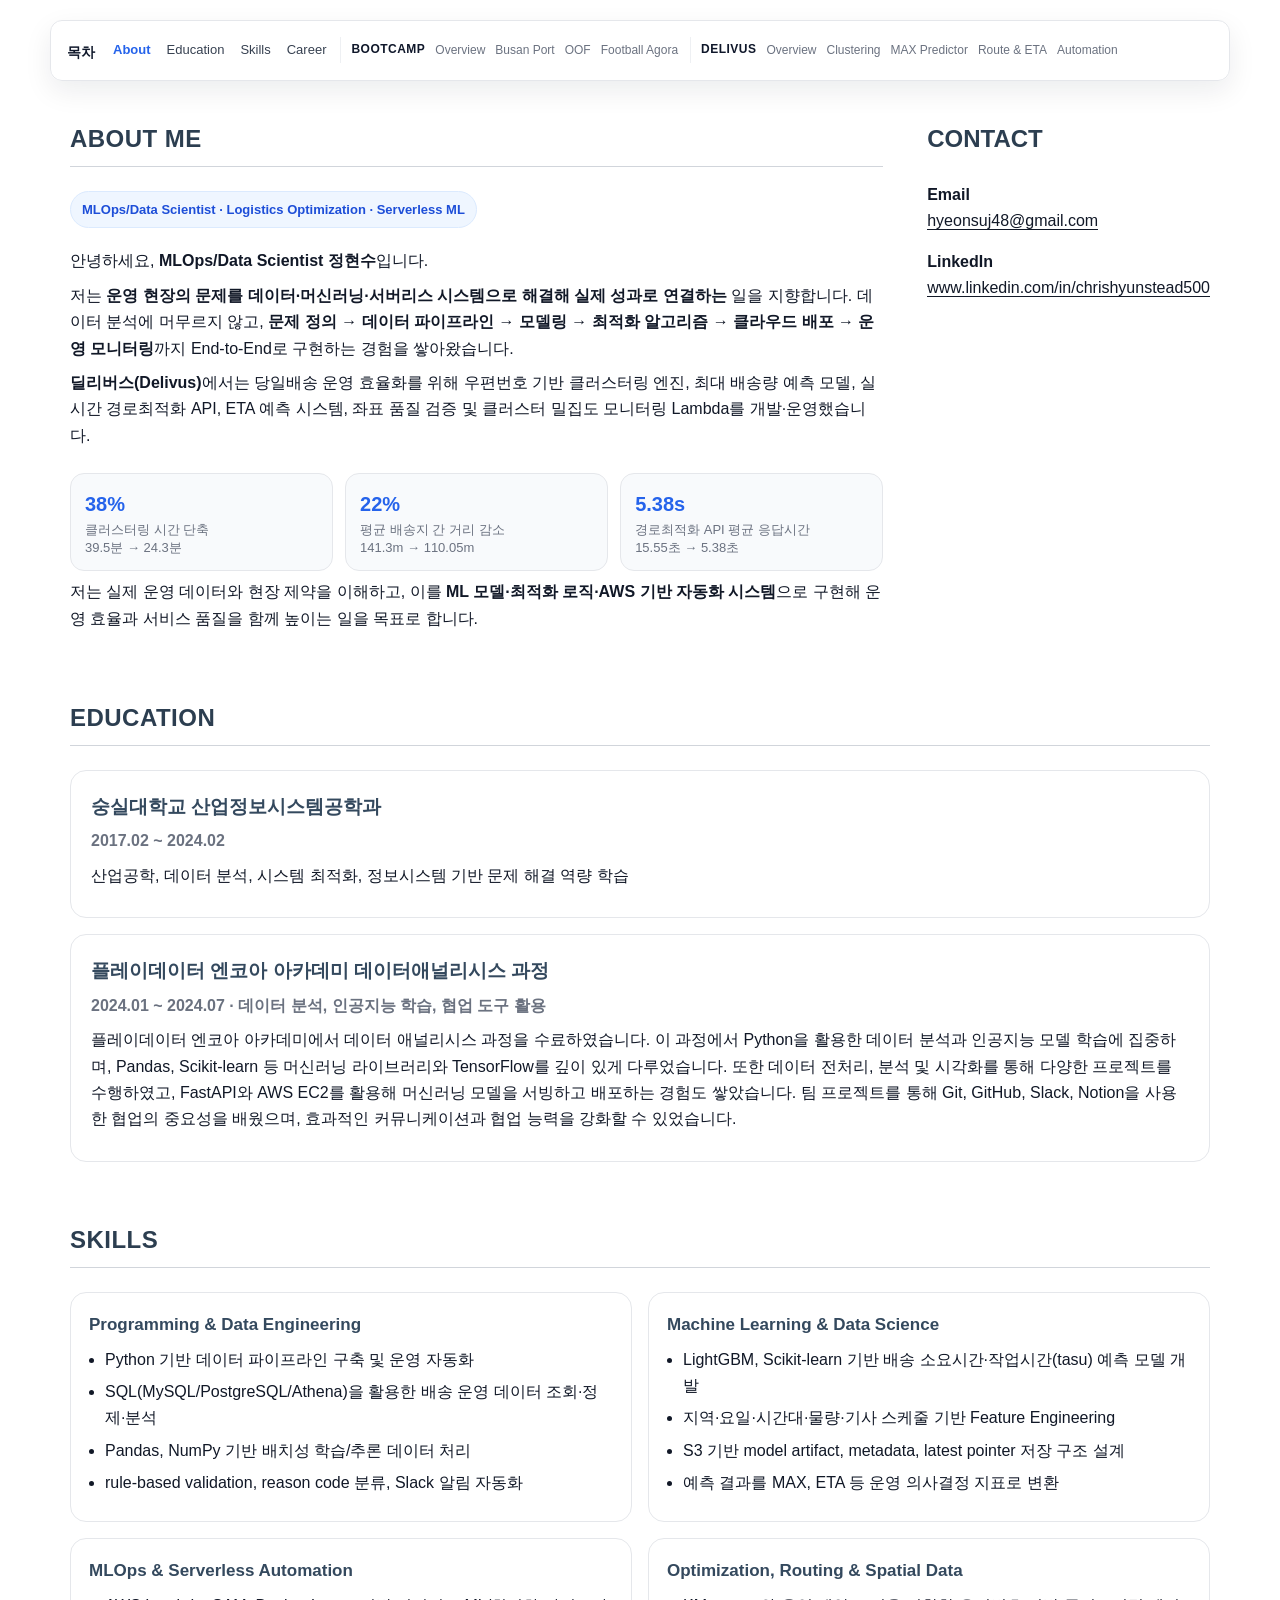
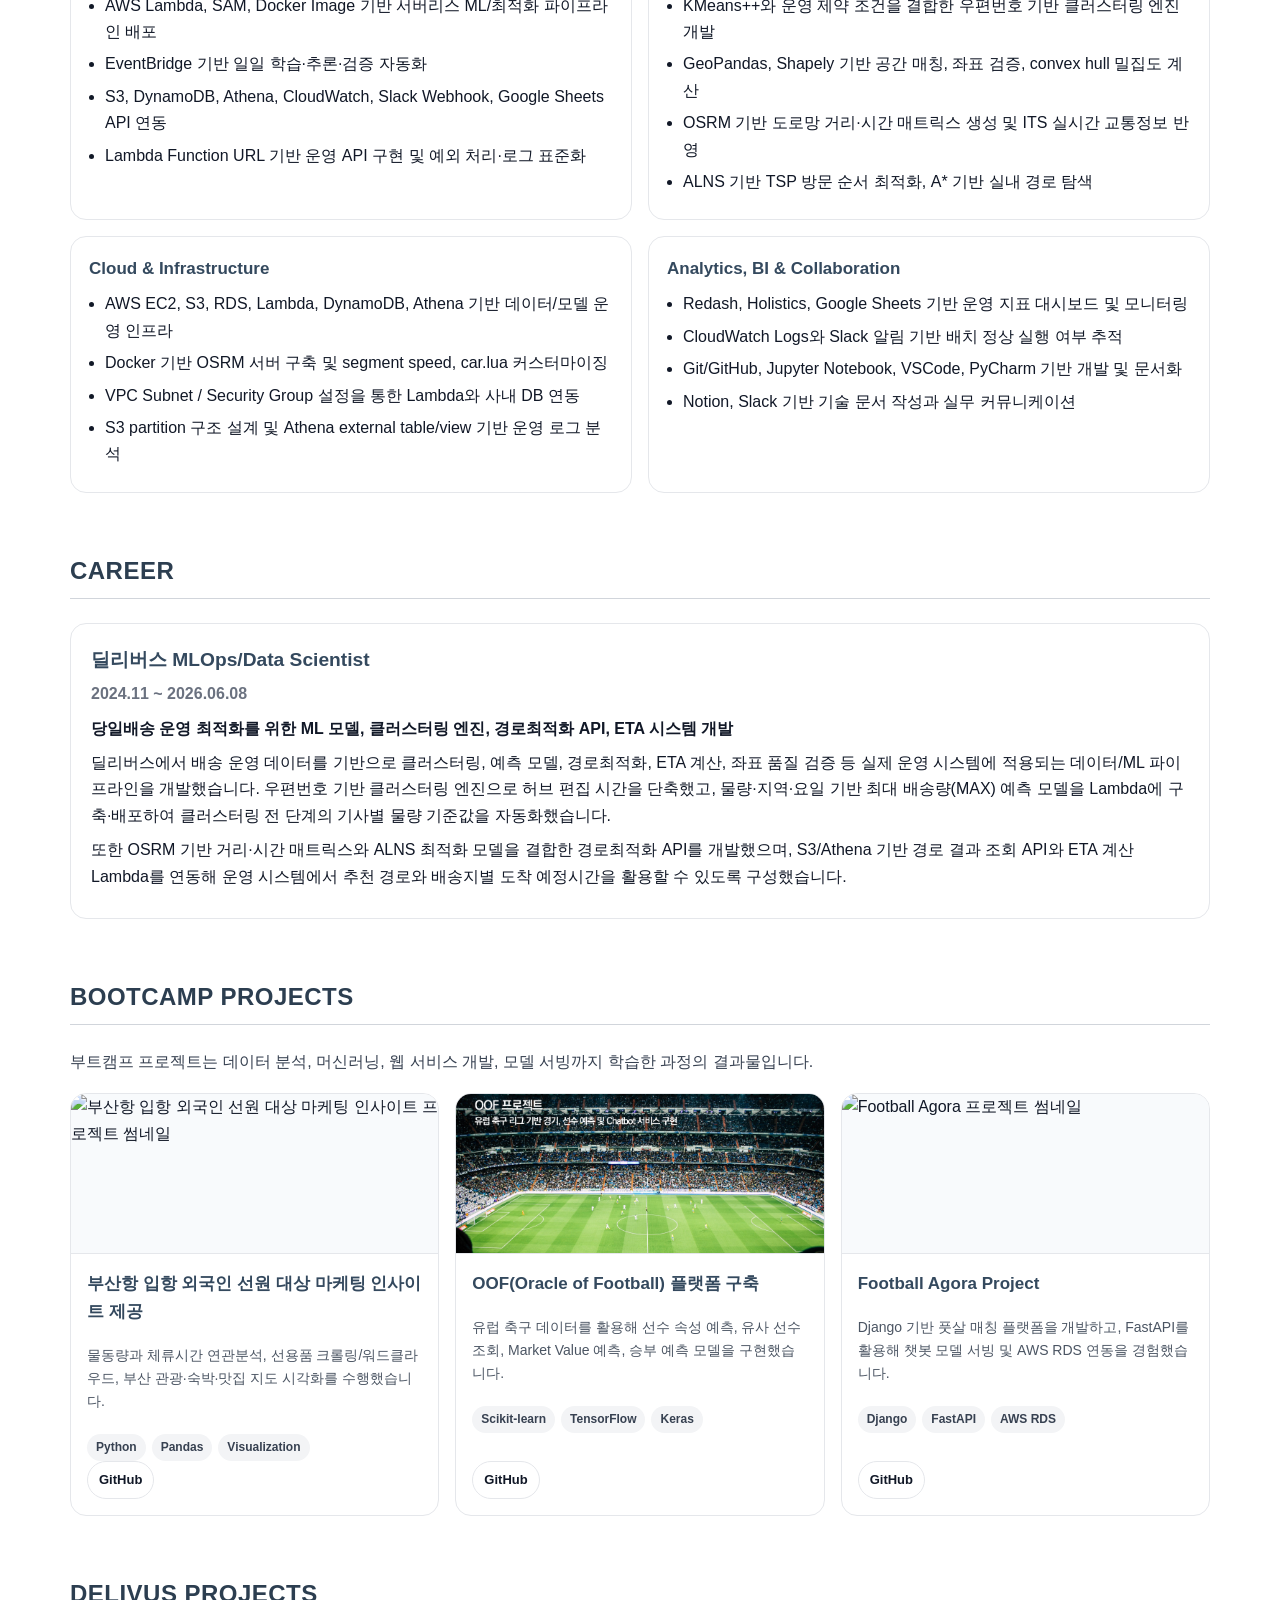
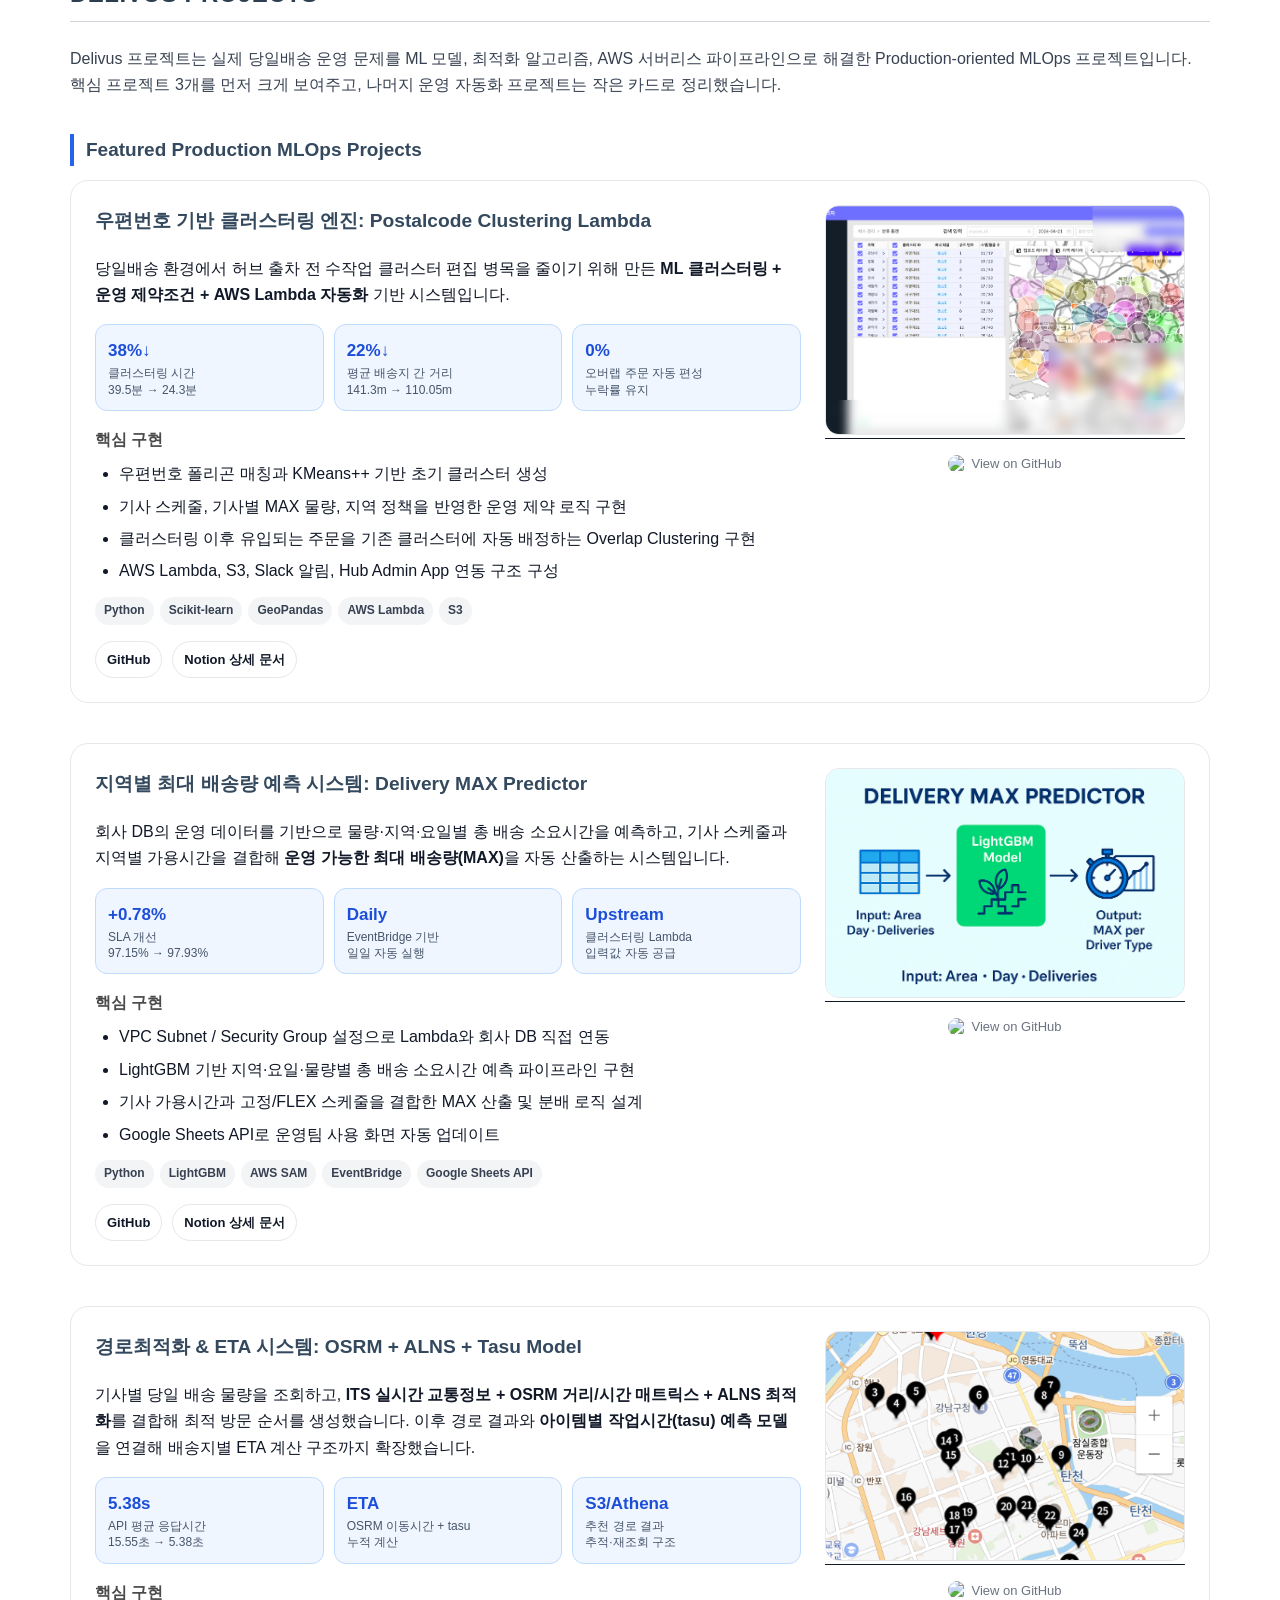
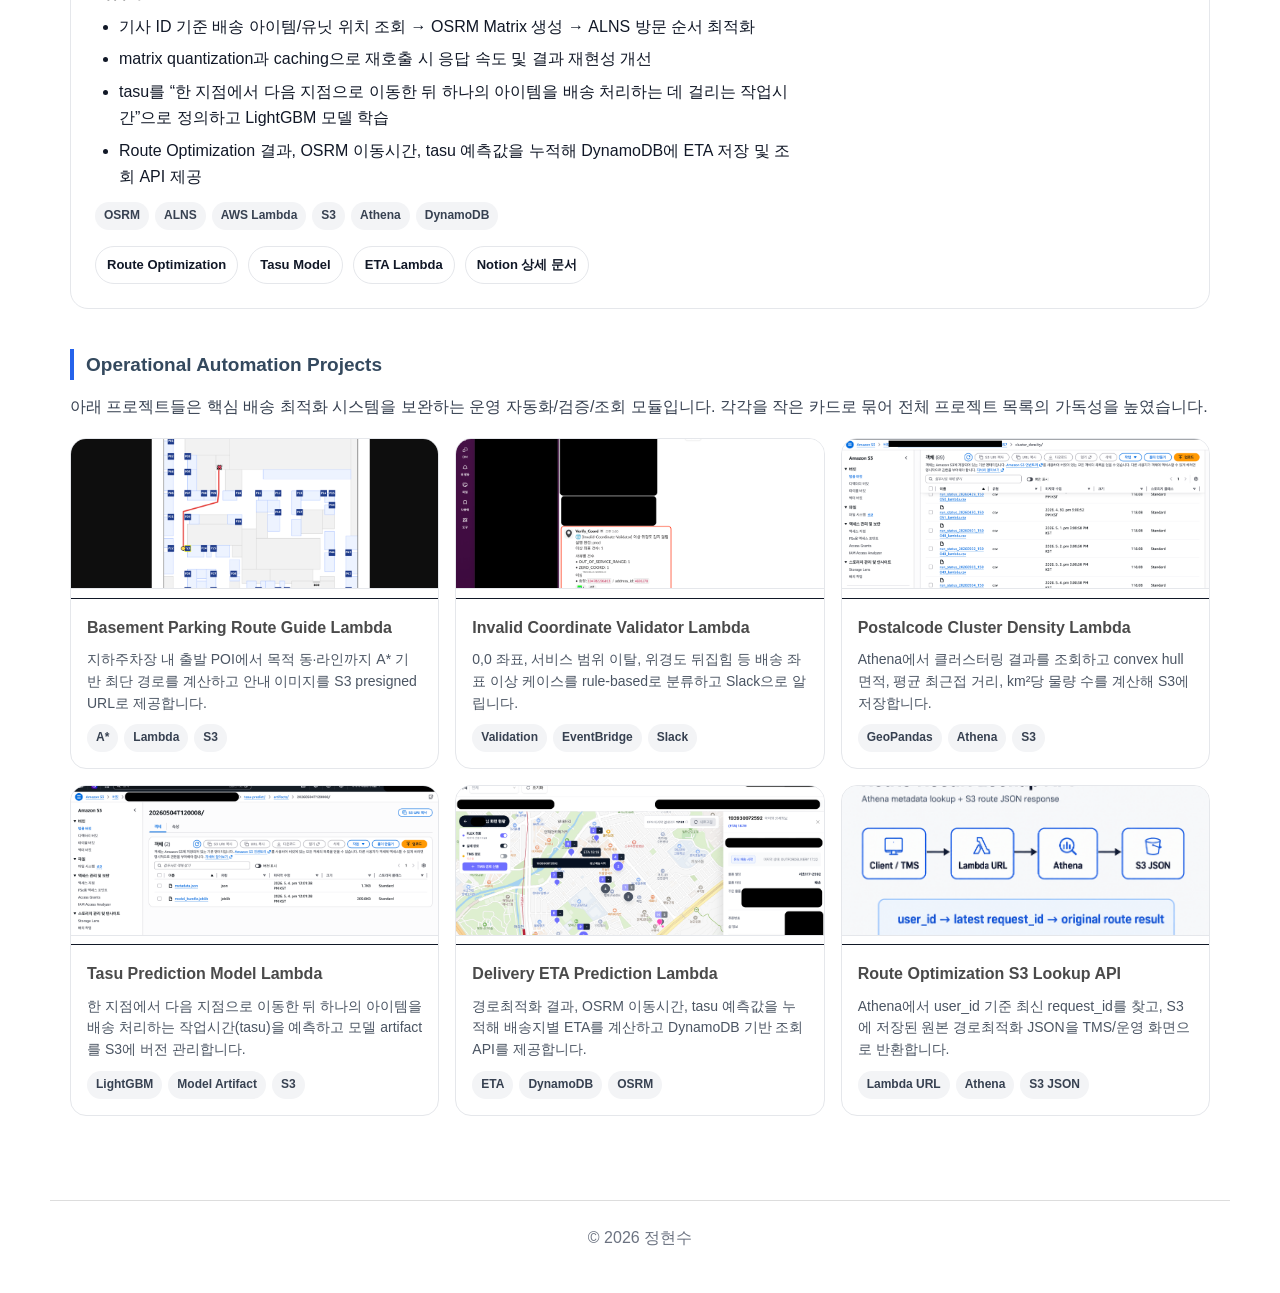
==== commit f015a4ba: "update portfolio" ====
--- a/index.html
+++ b/index.html
@@ -467,11 +467,33 @@
         }
 
         .bootcamp-card {
+            display: flex;
+            flex-direction: column;
             border: 1px solid var(--line);
             border-radius: 16px;
-            padding: 18px;
+            overflow: hidden;
             background: #fff;
             scroll-margin-top: 32px;
+        }
+
+        .bootcamp-card > a {
+            border-bottom: none;
+        }
+
+        .bootcamp-card img {
+            width: 100%;
+            height: 160px;
+            object-fit: cover;
+            background: var(--soft);
+            border-bottom: 1px solid var(--line);
+            display: block;
+        }
+
+        .bootcamp-card-body {
+            padding: 16px;
+            display: flex;
+            flex-direction: column;
+            flex: 1;
         }
 
         .bootcamp-card h3 {
@@ -482,6 +504,10 @@
         .bootcamp-card p {
             color: #4b5563;
             font-size: 14px;
+        }
+
+        .bootcamp-card .project-link-row {
+            margin-top: auto;
         }
 
         footer {
@@ -787,36 +813,57 @@
 
         <div class="bootcamp-grid">
             <div class="bootcamp-card" id="bootcamp-busan">
-                <h3>부산항 입항 외국인 선원 대상 마케팅 인사이트 제공</h3>
-                <p>물동량과 체류시간 연관분석, 선용품 크롤링/워드클라우드, 부산 관광·숙박·맛집 지도 시각화를 수행했습니다.</p>
-                <div class="badge-list">
-                    <span class="tech-badge">Python</span>
-                    <span class="tech-badge">Pandas</span>
-                    <span class="tech-badge">Visualization</span>
-                </div>
-                <p><a href="https://github.com/chrishyunstead/first_project" target="_blank">View on GitHub</a></p>
+                <a href="https://github.com/chrishyunstead/first_project" target="_blank">
+                    <img src="https://github.com/Kshi0219/Adios/assets/149676714/0505755b-91f5-4f97-a42b-860c0aadd829" alt="부산항 입항 외국인 선원 대상 마케팅 인사이트 프로젝트 썸네일">
+                </a>
+                <div class="bootcamp-card-body">
+                    <h3>부산항 입항 외국인 선원 대상 마케팅 인사이트 제공</h3>
+                    <p>물동량과 체류시간 연관분석, 선용품 크롤링/워드클라우드, 부산 관광·숙박·맛집 지도 시각화를 수행했습니다.</p>
+                    <div class="badge-list">
+                        <span class="tech-badge">Python</span>
+                        <span class="tech-badge">Pandas</span>
+                        <span class="tech-badge">Visualization</span>
+                    </div>
+                    <div class="project-link-row">
+                        <a class="pill-link" href="https://github.com/chrishyunstead/first_project" target="_blank">GitHub</a>
+                    </div>
+                </div>
             </div>
 
             <div class="bootcamp-card" id="bootcamp-oof">
-                <h3>OOF(Oracle of Football) 플랫폼 구축</h3>
-                <p>유럽 축구 데이터를 활용해 선수 속성 예측, 유사 선수 조회, Market Value 예측, 승부 예측 모델을 구현했습니다.</p>
-                <div class="badge-list">
-                    <span class="tech-badge">Scikit-learn</span>
-                    <span class="tech-badge">TensorFlow</span>
-                    <span class="tech-badge">Keras</span>
-                </div>
-                <p><a href="https://github.com/chrishyunstead/second_project" target="_blank">View on GitHub</a></p>
+                <a href="https://github.com/chrishyunstead/second_project" target="_blank">
+                    <img src="OOF_배경화면.jpg" alt="OOF Oracle of Football 프로젝트 썸네일">
+                </a>
+                <div class="bootcamp-card-body">
+                    <h3>OOF(Oracle of Football) 플랫폼 구축</h3>
+                    <p>유럽 축구 데이터를 활용해 선수 속성 예측, 유사 선수 조회, Market Value 예측, 승부 예측 모델을 구현했습니다.</p>
+                    <div class="badge-list">
+                        <span class="tech-badge">Scikit-learn</span>
+                        <span class="tech-badge">TensorFlow</span>
+                        <span class="tech-badge">Keras</span>
+                    </div>
+                    <div class="project-link-row">
+                        <a class="pill-link" href="https://github.com/chrishyunstead/second_project" target="_blank">GitHub</a>
+                    </div>
+                </div>
             </div>
 
             <div class="bootcamp-card" id="bootcamp-football-agora">
-                <h3>Football Agora Project</h3>
-                <p>Django 기반 풋살 매칭 플랫폼을 개발하고, FastAPI를 활용해 챗봇 모델 서빙 및 AWS RDS 연동을 경험했습니다.</p>
-                <div class="badge-list">
-                    <span class="tech-badge">Django</span>
-                    <span class="tech-badge">FastAPI</span>
-                    <span class="tech-badge">AWS RDS</span>
-                </div>
-                <p><a href="https://github.com/chrishyunstead/Final_project" target="_blank">View on GitHub</a></p>
+                <a href="https://github.com/chrishyunstead/Final_project" target="_blank">
+                    <img src="https://capsule-render.vercel.app/api?type=venom&height=300&text=Football%20Agora&fontSize=90&color=0:29DF8D,100:00693B&stroke=00693B" alt="Football Agora 프로젝트 썸네일">
+                </a>
+                <div class="bootcamp-card-body">
+                    <h3>Football Agora Project</h3>
+                    <p>Django 기반 풋살 매칭 플랫폼을 개발하고, FastAPI를 활용해 챗봇 모델 서빙 및 AWS RDS 연동을 경험했습니다.</p>
+                    <div class="badge-list">
+                        <span class="tech-badge">Django</span>
+                        <span class="tech-badge">FastAPI</span>
+                        <span class="tech-badge">AWS RDS</span>
+                    </div>
+                    <div class="project-link-row">
+                        <a class="pill-link" href="https://github.com/chrishyunstead/Final_project" target="_blank">GitHub</a>
+                    </div>
+                </div>
             </div>
         </div>
     </section>
@@ -862,7 +909,7 @@
 
                 <div class="project-link-row">
                     <a class="pill-link" href="https://github.com/chrishyunstead/Delivus_Clustering.git" target="_blank">GitHub</a>
-                    <a class="pill-link" href="https://www.notion.so/Postalcode_Clustering-e9310ba7cd9744a8909259a895bcdd43?source=copy_link" target="_blank">Technical Note</a>
+                    <a class="pill-link" href="https://www.notion.so/Postalcode_Clustering-e9310ba7cd9744a8909259a895bcdd43?source=copy_link" target="_blank">Notion 상세 문서</a>
                 </div>
             </div>
 
@@ -909,7 +956,7 @@
 
                 <div class="project-link-row">
                     <a class="pill-link" href="https://github.com/chrishyunstead/Max_deli_portfolio" target="_blank">GitHub</a>
-                    <a class="pill-link" href="https://www.notion.so/fcca30310a6e4e28843aa633c5d5273a?source=copy_link" target="_blank">Technical Note</a>
+                    <a class="pill-link" href="https://www.notion.so/fcca30310a6e4e28843aa633c5d5273a?source=copy_link" target="_blank">Notion 상세 문서</a>
                 </div>
             </div>
 
@@ -959,7 +1006,7 @@
                     <a class="pill-link" href="https://github.com/chrishyunstead/route_optimization.git" target="_blank">Route Optimization</a>
                     <a class="pill-link" href="https://github.com/chrishyunstead/Tasu-Predict-model" target="_blank">Tasu Model</a>
                     <a class="pill-link" href="https://github.com/chrishyunstead/Tasu-ETA" target="_blank">ETA Lambda</a>
-                    <a class="pill-link" href="https://www.notion.so/Route-Optimization-Project-2f64e2161cb0803e95fadbd0916c9162?source=copy_link" target="_blank">Technical Note</a>
+                    <a class="pill-link" href="https://www.notion.so/Route-Optimization-Project-2f64e2161cb0803e95fadbd0916c9162?source=copy_link" target="_blank">Notion 상세 문서</a>
                 </div>
             </div>
 
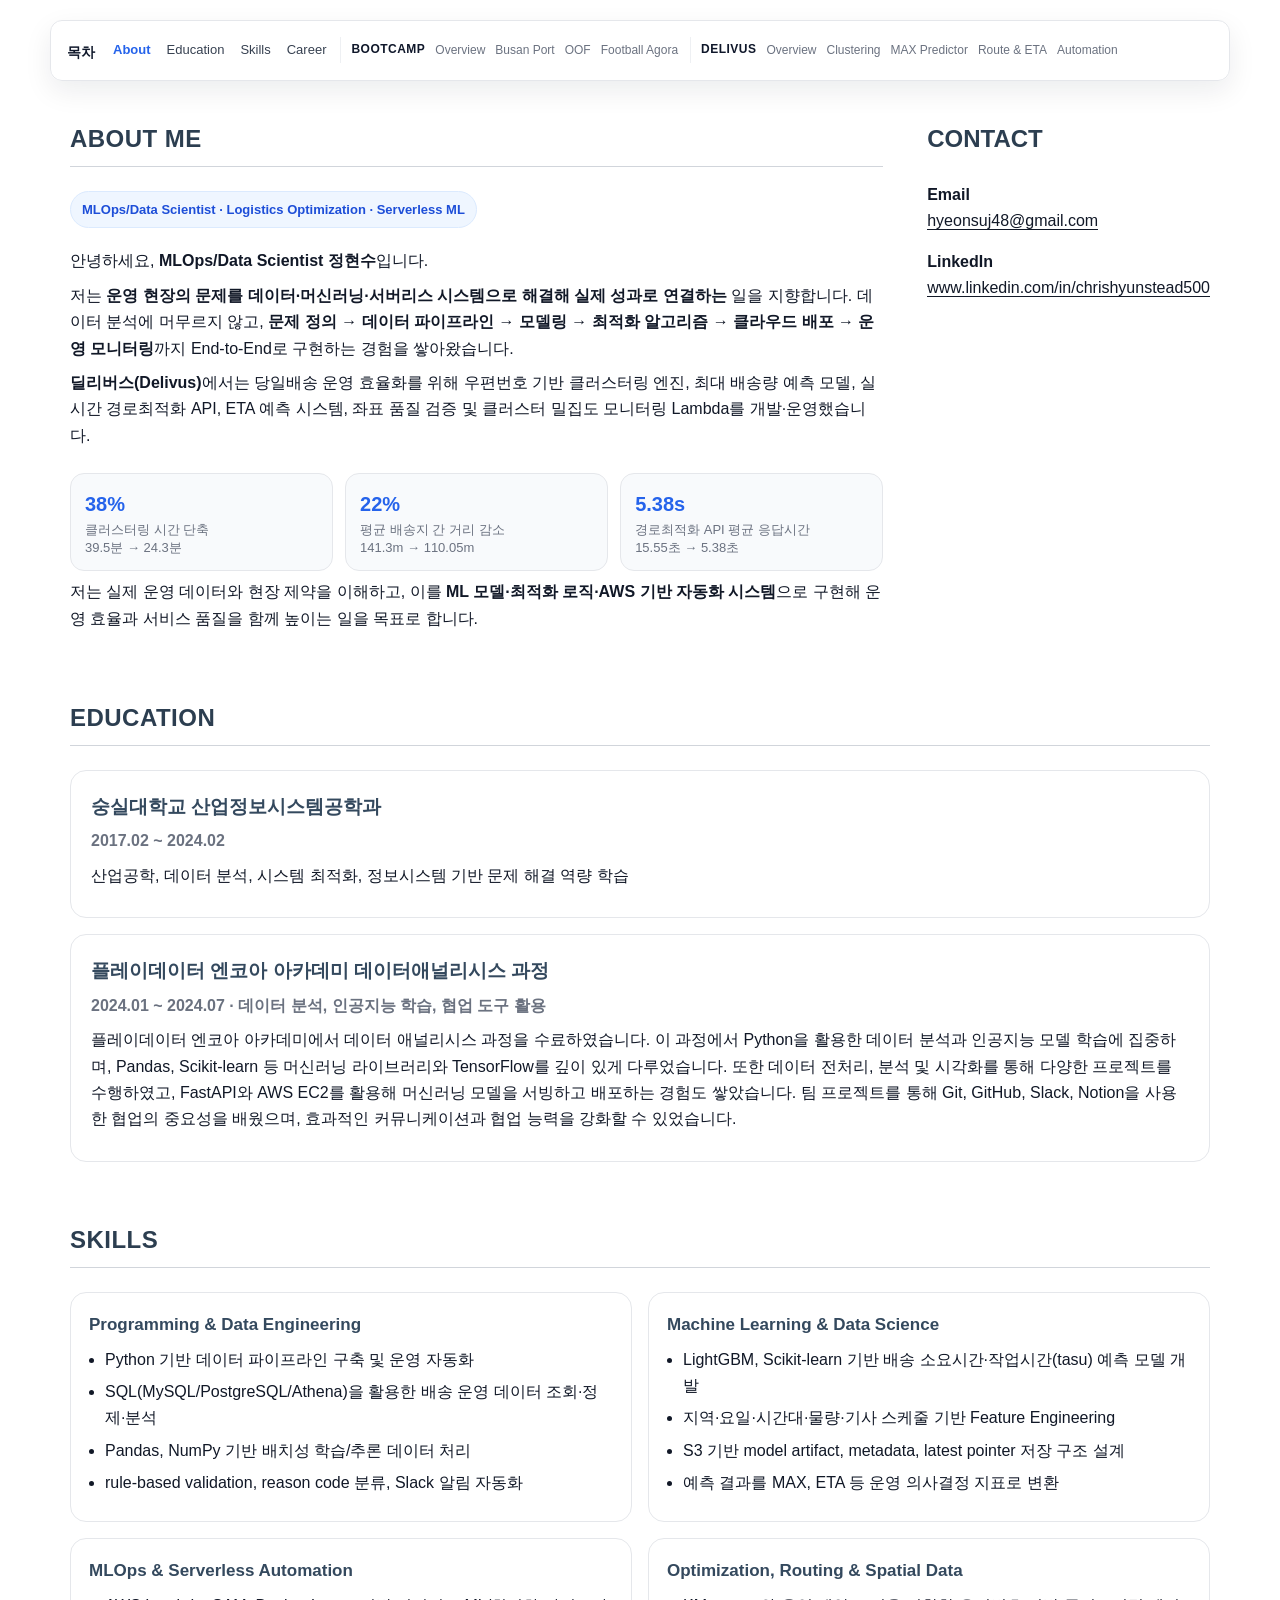
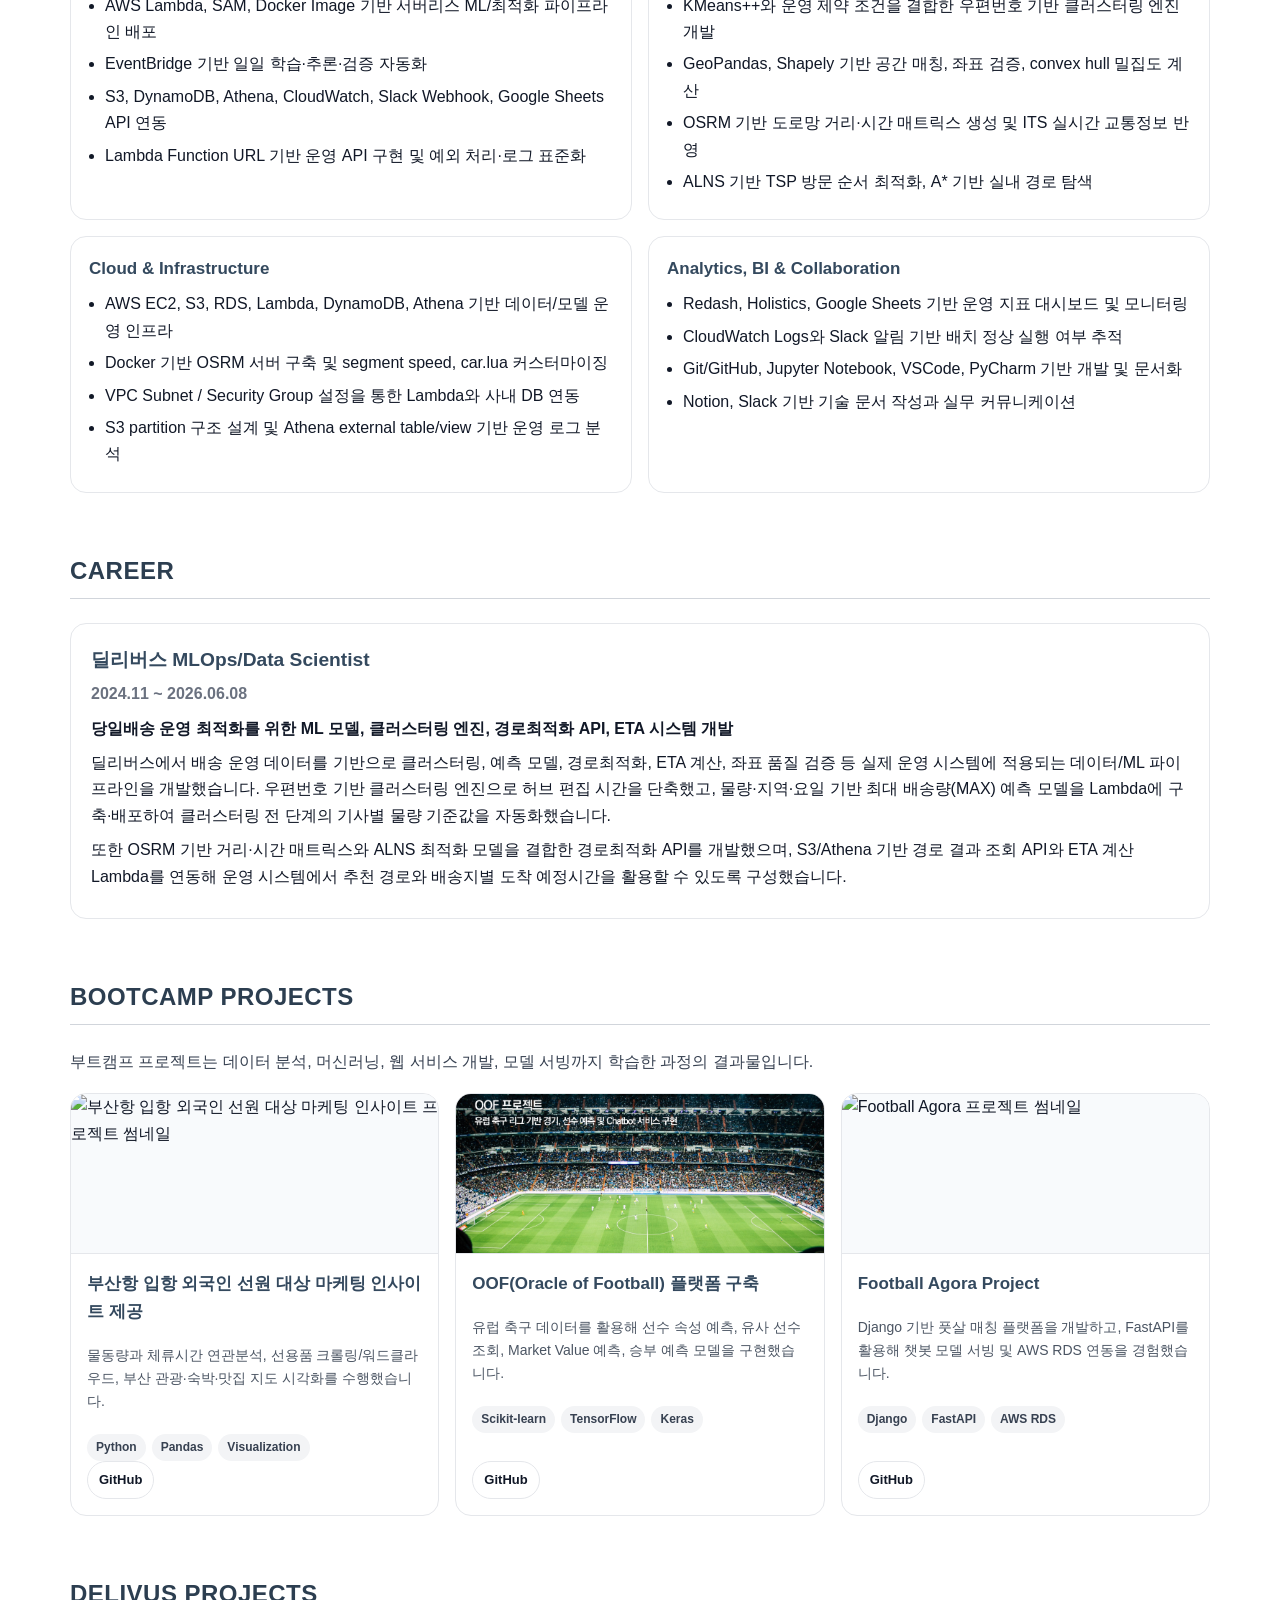
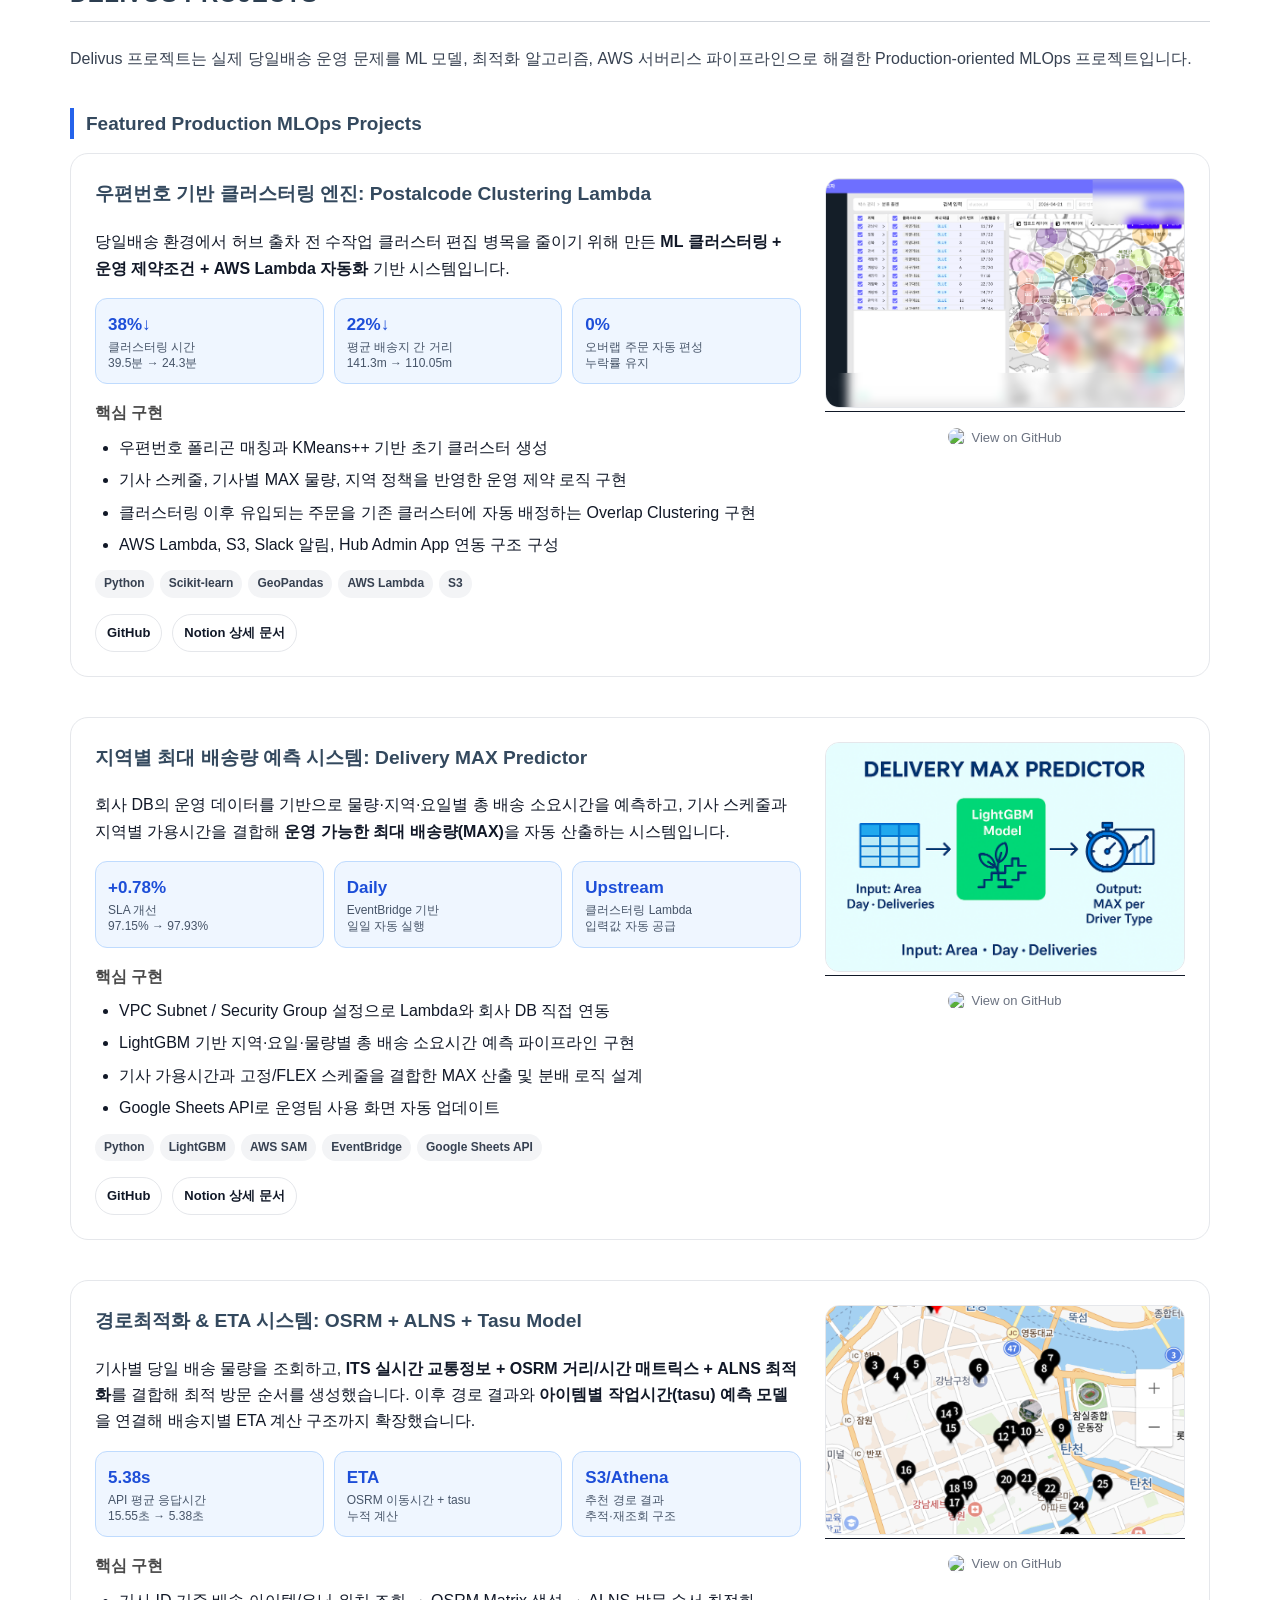
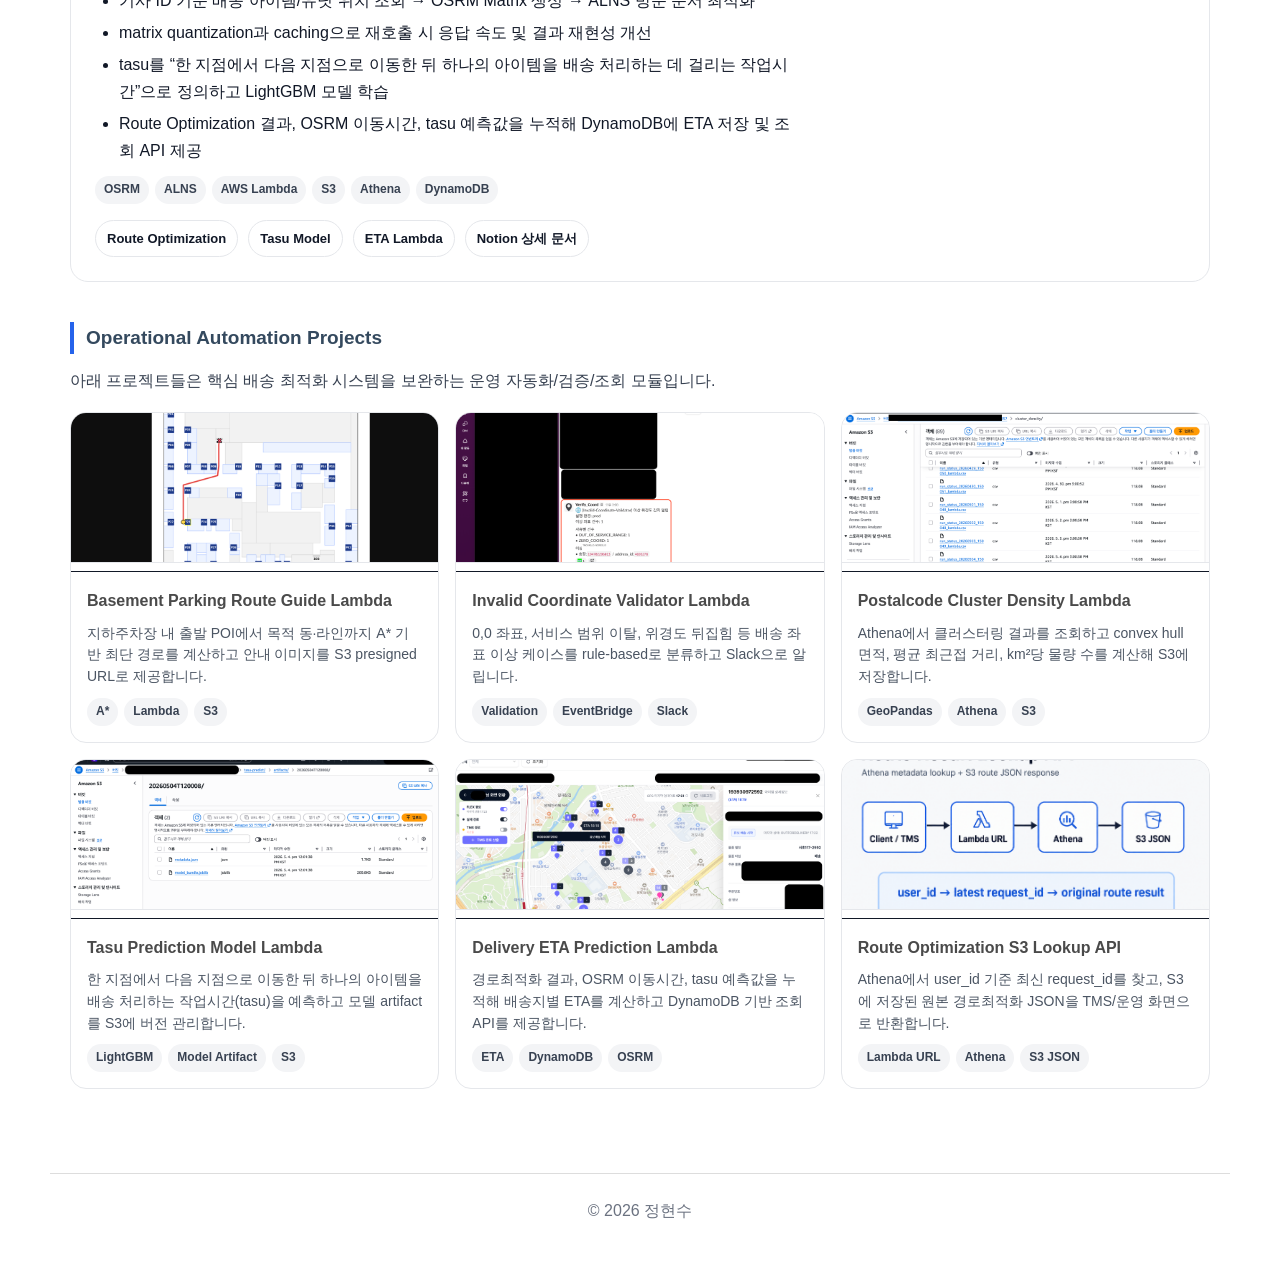
==== commit eda005b9: "update portfolio" ====
--- a/index.html
+++ b/index.html
@@ -872,7 +872,6 @@
         <h2 class="section-divider">DELIVUS PROJECTS</h2>
         <p class="section-intro">
             Delivus 프로젝트는 실제 당일배송 운영 문제를 ML 모델, 최적화 알고리즘, AWS 서버리스 파이프라인으로 해결한 Production-oriented MLOps 프로젝트입니다.
-            핵심 프로젝트 3개를 먼저 크게 보여주고, 나머지 운영 자동화 프로젝트는 작은 카드로 정리했습니다.
         </p>
 
         <h3 class="subsection-label">Featured Production MLOps Projects</h3>
@@ -1024,7 +1023,6 @@
         <h3 class="subsection-label" id="delivus-automation">Operational Automation Projects</h3>
         <p class="section-intro">
             아래 프로젝트들은 핵심 배송 최적화 시스템을 보완하는 운영 자동화/검증/조회 모듈입니다.
-            각각을 작은 카드로 묶어 전체 프로젝트 목록의 가독성을 높였습니다.
         </p>
 
         <div class="compact-grid">
